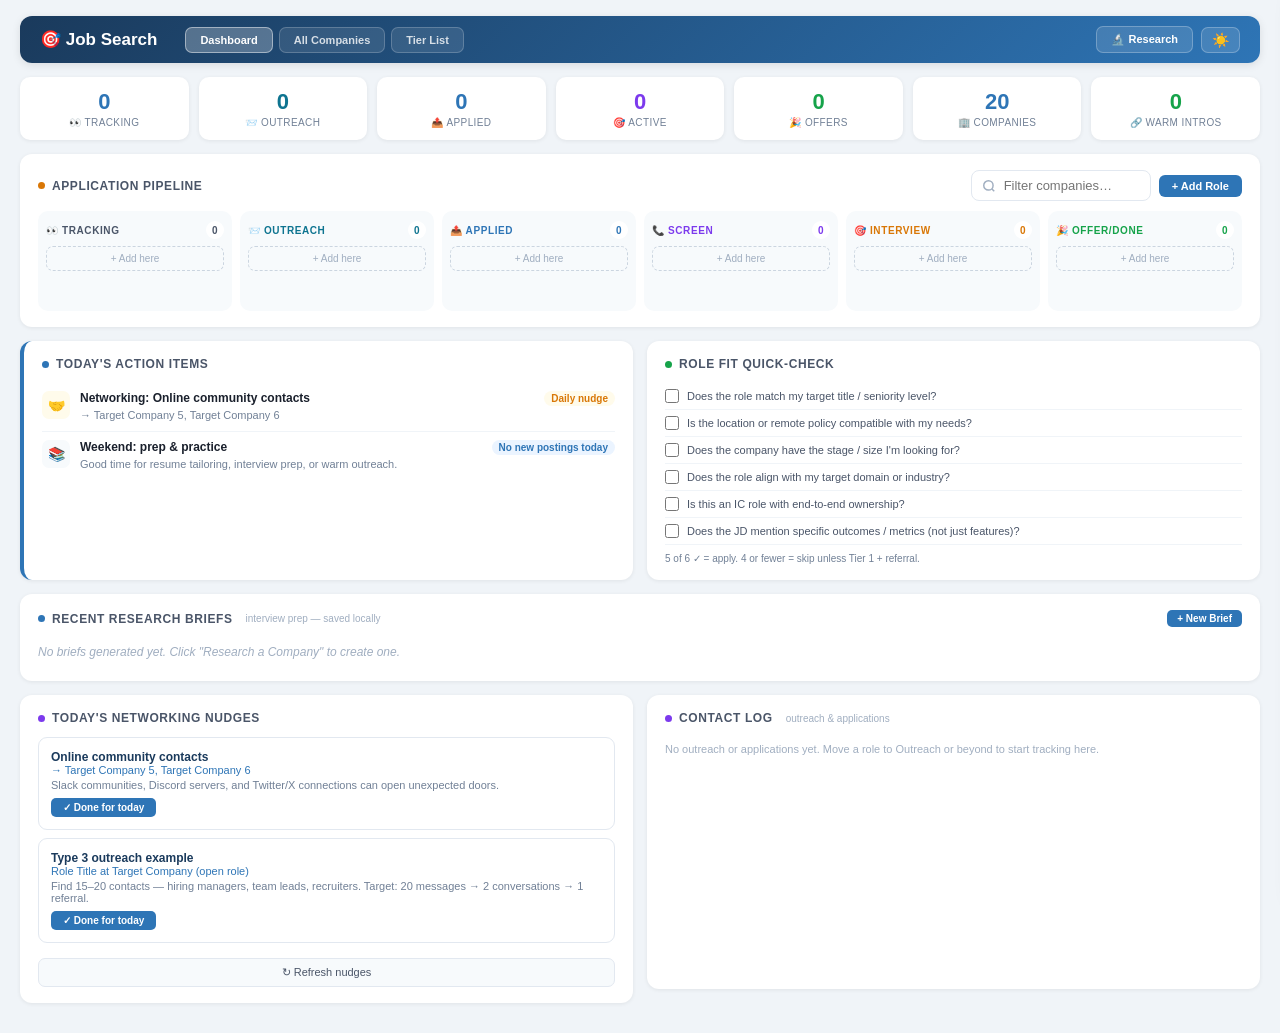
==== index.html @ 17209509 "Fix LinkedIn connection matching: skip empty companies, add word-boundary checks The getConnectionsF" ====
<!DOCTYPE html>
<html lang="en">
<head>
<meta charset="UTF-8">
<meta name="viewport" content="width=device-width, initial-scale=1.0">
<title>Job Search Dashboard</title>
<style>
  /* ── CSS Custom Properties (Light Mode) ──────────────── */
  :root {
    --bg-body: #f0f4f8;
    --bg-card: #ffffff;
    --bg-surface: #f7fafc;
    --bg-hover: #f7fafc;
    --bg-input: #ffffff;
    --text-primary: #1a202c;
    --text-secondary: #4a5568;
    --text-muted: #718096;
    --text-faint: #a0aec0;
    --text-faintest: #cbd5e0;
    --border-light: #f0f4f8;
    --border-medium: #e2e8f0;
    --accent-blue: #2e75b6;
    --accent-dark: #1a3a5c;
    --shadow-sm: rgba(0,0,0,0.07);
    --shadow-md: rgba(0,0,0,0.1);
    --shadow-lg: rgba(0,0,0,0.18);
    --modal-backdrop: rgba(0,0,0,0.45);
    --header-gradient-from: #1a3a5c;
    --header-gradient-to: #2e75b6;
    --pipeline-col-bg: #f7fafc;
    --pipeline-col-dragover: #ebf4ff;
    --card-shadow: 0 1px 4px rgba(0,0,0,0.07);
  }

  /* ── Dark Mode ───────────────────────────────────────── */
  [data-theme="dark"] {
    --bg-body: #0f1419;
    --bg-card: #1a2332;
    --bg-surface: #1e2a3a;
    --bg-hover: #243447;
    --bg-input: #1e2a3a;
    --text-primary: #e2e8f0;
    --text-secondary: #a0aec0;
    --text-muted: #8899aa;
    --text-faint: #5a6f83;
    --text-faintest: #3d5068;
    --border-light: #243447;
    --border-medium: #2d4055;
    --accent-blue: #5b9bd5;
    --accent-dark: #8bb8e8;
    --shadow-sm: rgba(0,0,0,0.3);
    --shadow-md: rgba(0,0,0,0.4);
    --shadow-lg: rgba(0,0,0,0.5);
    --modal-backdrop: rgba(0,0,0,0.7);
    --header-gradient-from: #0d1b2a;
    --header-gradient-to: #1b4f7a;
    --pipeline-col-bg: #1e2a3a;
    --pipeline-col-dragover: #1b3a5c;
    --card-shadow: 0 1px 4px rgba(0,0,0,0.3);
  }
  /* Dark mode badge/chip adjustments */
  [data-theme="dark"] .badge-blue   { background: #1b3a5c; color: #7db8e8; }
  [data-theme="dark"] .badge-green  { background: #14332a; color: #6ee7a0; }
  [data-theme="dark"] .badge-amber  { background: #3b2a0a; color: #fbbf24; }
  [data-theme="dark"] .badge-purple { background: #2d1b4e; color: #c084fc; }
  [data-theme="dark"] .badge-red    { background: #3b1010; color: #f87171; }
  [data-theme="dark"] .chip-t1 { background: #1b3a5c; color: #8bb8e8; border-color: #2d5a8a; }
  [data-theme="dark"] .chip-t2 { background: #1a3550; color: #7db8e8; border-color: #2a5580; }
  [data-theme="dark"] .chip-t3 { background: #14332a; color: #6ee7a0; border-color: #1e5a3a; }
  [data-theme="dark"] .chip-t4 { background: #1e2a3a; color: #8899aa; border-color: #2d4055; }
  [data-theme="dark"] .chip-status-tracking  { background: #1e2a3a !important; color: #8899aa !important; border: 1.5px dashed #5a6f83 !important; }
  [data-theme="dark"] .chip-status-outreach  { background: #0c2d3f !important; color: #67e8f9 !important; border: 1.5px solid #155e75 !important; }
  [data-theme="dark"] .chip-status-applied   { background: #1b3a5c !important; color: #8bb8e8 !important; border: 1.5px solid #2e75b6 !important; }
  [data-theme="dark"] .chip-status-screen    { background: #2d1b4e !important; color: #c084fc !important; border: 1.5px solid #7c3aed !important; }
  [data-theme="dark"] .chip-status-interview { background: #3b2a0a !important; color: #fbbf24 !important; border: 1.5px solid #d97706 !important; }
  [data-theme="dark"] .chip-status-offer     { background: #14332a !important; color: #6ee7a0 !important; border: 1.5px solid #16a34a !important; }
  [data-theme="dark"] .source-inbound  { background: #14332a; color: #6ee7a0; border-color: #1e5a3a; }
  [data-theme="dark"] .source-outbound { background: #1b3a5c; color: #7db8e8; border-color: #2d5a8a; }
  [data-theme="dark"] .contact-email   { background: #2d1b4e; color: #c084fc; border-color: #5b3a8e; }
  [data-theme="dark"] .contact-linkedin{ background: #1b3a5c; color: #7db8e8; border-color: #2d5a8a; }
  [data-theme="dark"] .contact-other   { background: #3b2a0a; color: #fbbf24; border-color: #6b4a0a; }
  [data-theme="dark"] .referral-badge-referred { background: #14332a; color: #6ee7a0; border-color: #1e5a3a; }
  [data-theme="dark"] .referral-badge-cold     { background: #0c2d3f; color: #38bdf8; border-color: #155e75; }
  [data-theme="dark"] .warm-intro-badge { background: #14332a; color: #6ee7a0; border-color: #1e5a3a; }
  [data-theme="dark"] .network-group-count { background: #14332a; color: #6ee7a0; }
  [data-theme="dark"] .tier-chip-conn { background: #14332a; color: #6ee7a0; }
  [data-theme="dark"] .tier-1 { background: #0d1b2a; }
  [data-theme="dark"] .tier-2 { background: #1b4f7a; }
  [data-theme="dark"] .tier-3 { background: #14532d; }
  [data-theme="dark"] .tier-4 { background: #374151; }
  [data-theme="dark"] .toggle-group { border-color: var(--border-medium); }
  [data-theme="dark"] .toggle-group label { color: var(--text-muted); background: var(--bg-surface); }
  [data-theme="dark"] .toggle-group label:not(:last-of-type) { border-right-color: var(--border-medium); }
  [data-theme="dark"] .toggle-group input[value=""]:checked + label { background: var(--bg-hover); color: var(--text-secondary); }
  [data-theme="dark"] .toggle-group label[data-tip]:hover::after { background: #e2e8f0; color: #1a202c; }
  [data-theme="dark"] .toggle-group label[data-tip]:hover::before { border-top-color: #e2e8f0; }
  [data-theme="dark"] .nudge-card { border-color: var(--border-medium); }
  [data-theme="dark"] .nudge-name { color: var(--accent-dark); }
  [data-theme="dark"] .nudge-btn  { background: var(--accent-blue); }
  [data-theme="dark"] .nudge-btn:hover { background: #2d5a8a; }
  [data-theme="dark"] .btn-primary { background: var(--accent-blue); }
  [data-theme="dark"] .btn-primary:hover { background: #2d5a8a; }
  [data-theme="dark"] .btn-secondary { background: var(--bg-surface); color: var(--text-secondary); border-color: var(--border-medium); }
  [data-theme="dark"] .btn-danger { background: #3b1010; color: #f87171; border-color: #7f1d1d; }
  [data-theme="dark"] .btn-research { background: #2d1b4e; color: #c084fc; border-color: #5b3a8e; }
  [data-theme="dark"] .btn-research:hover { background: #7c3aed; color: white; }
  [data-theme="dark"] .co-mgr-del { background: #3b1010; color: #f87171; border-color: #7f1d1d; }
  [data-theme="dark"] .co-mgr-del:hover { background: #dc2626; color: white; }
  [data-theme="dark"] .stage-btn-back { background: var(--bg-surface); color: var(--text-muted); }
  [data-theme="dark"] .stage-btn-back:hover { background: var(--bg-hover); color: var(--text-primary); }
  [data-theme="dark"] .stage-btn-fwd { background: #1b3a5c; color: #7db8e8; }
  [data-theme="dark"] .stage-btn-fwd:hover { background: var(--accent-blue); color: white; }
  [data-theme="dark"] .research-prompt-box { background: var(--bg-surface); border-color: var(--border-medium); color: var(--text-primary); }
  [data-theme="dark"] .network-stat { background: var(--bg-surface); }
  [data-theme="dark"] .network-stat .num { color: var(--accent-dark); }
  /* Dark mode theme toggle styling */
  .theme-toggle { padding: 5px 10px; background: rgba(255,255,255,0.12); color: white; border: 1.5px solid rgba(255,255,255,0.25); border-radius: 7px; font-size: 14px; cursor: pointer; transition: all 0.15s; line-height: 1; }
  .theme-toggle:hover { background: rgba(255,255,255,0.22); }

  /* ── Navigation Bar ───────────────────────────────────── */
  .top-nav { display: flex; align-items: center; gap: 16px; padding: 10px 20px; background: linear-gradient(135deg, var(--header-gradient-from) 0%, var(--header-gradient-to) 100%); color: white; position: sticky; top: 0; z-index: 50; box-shadow: 0 2px 8px var(--shadow-md); border-radius: 12px; margin-bottom: 14px; }
  .nav-brand { font-size: 17px; font-weight: 700; white-space: nowrap; cursor: pointer; }
  .nav-links { display: flex; gap: 6px; margin-left: 12px; }
  .nav-links button { padding: 6px 14px; background: rgba(255,255,255,0.10); border: 1.5px solid rgba(255,255,255,0.20); color: rgba(255,255,255,0.8); border-radius: 7px; cursor: pointer; font-weight: 600; font-size: 11px; transition: all 0.15s; white-space: nowrap; }
  .nav-links button:hover { background: rgba(255,255,255,0.18); color: white; }
  .nav-links button.active { background: rgba(255,255,255,0.25); border-color: rgba(255,255,255,0.45); color: white; }
  .nav-right { margin-left: auto; display: flex; align-items: center; gap: 8px; }
  .nav-stats { display: flex; gap: 10px; margin-left: 16px; }
  .nav-stat { text-align: center; background: rgba(255,255,255,0.12); padding: 4px 10px; border-radius: 6px; }
  .nav-stat .num { font-size: 15px; font-weight: 700; }
  .nav-stat .lbl { font-size: 9px; opacity: 0.8; text-transform: uppercase; letter-spacing: 0.4px; }

  /* ── View Container ───────────────────────────────────── */
  #mainView { min-height: calc(100vh - 80px); }

  /* ── Company Card Grid (All Companies view) ───────────── */
  .company-card-grid { display: grid; grid-template-columns: repeat(auto-fill, minmax(260px, 1fr)); gap: 14px; }
  .company-card { background: var(--bg-card); border-radius: 12px; padding: 16px 18px; box-shadow: var(--card-shadow); cursor: pointer; transition: transform 0.12s, box-shadow 0.12s; border: 1.5px solid transparent; }
  .company-card:hover { transform: translateY(-2px); box-shadow: 0 4px 12px var(--shadow-md); border-color: var(--accent-blue); }
  .company-card-name { font-size: 15px; font-weight: 700; color: var(--text-primary); margin-bottom: 4px; display: flex; align-items: center; gap: 8px; }
  .company-card-tier { display: inline-block; padding: 2px 8px; border-radius: 10px; font-size: 10px; font-weight: 600; }
  .company-card-metrics { display: grid; grid-template-columns: 1fr 1fr; gap: 6px; margin: 10px 0; }
  .company-card-metric { font-size: 11px; color: var(--text-muted); }
  .company-card-metric strong { color: var(--text-primary); }
  .company-card-actions { display: flex; gap: 6px; margin-top: 10px; }
  .company-filter-bar { display: flex; flex-wrap: wrap; align-items: center; gap: 8px; margin-bottom: 16px; }
  .company-filter-bar input { padding: 7px 12px; border: 1.5px solid var(--border-medium); border-radius: 8px; font-size: 12px; background: var(--bg-input); color: var(--text-primary); min-width: 200px; }
  .company-filter-btn { padding: 5px 12px; border: 1.5px solid var(--border-medium); border-radius: 7px; font-size: 11px; font-weight: 600; cursor: pointer; background: var(--bg-surface); color: var(--text-secondary); transition: all 0.12s; }
  .company-filter-btn:hover, .company-filter-btn.active { background: var(--accent-blue); color: white; border-color: var(--accent-blue); }

  /* ── Company Profile ──────────────────────────────────── */
  .cp-breadcrumb { font-size: 12px; color: var(--text-muted); margin-bottom: 12px; display: flex; align-items: center; gap: 6px; }
  .cp-breadcrumb a { color: var(--accent-blue); text-decoration: none; cursor: pointer; }
  .cp-breadcrumb a:hover { text-decoration: underline; }
  .cp-header { background: var(--bg-card); border-radius: 12px; padding: 20px 22px; box-shadow: var(--card-shadow); margin-bottom: 14px; }
  .cp-header-top { display: flex; align-items: center; gap: 12px; margin-bottom: 12px; }
  .cp-header-top h2 { font-size: 22px; font-weight: 700; color: var(--text-primary); margin: 0; }
  .cp-metrics { display: flex; gap: 16px; margin-bottom: 14px; flex-wrap: wrap; }
  .cp-metric { font-size: 12px; color: var(--text-muted); }
  .cp-metric strong { color: var(--text-primary); font-size: 14px; }
  .cp-actions { display: flex; gap: 8px; flex-wrap: wrap; }
  .cp-actions button { padding: 6px 14px; border-radius: 7px; font-size: 11px; font-weight: 600; cursor: pointer; border: 1.5px solid var(--border-medium); background: var(--bg-surface); color: var(--text-secondary); transition: all 0.12s; }
  .cp-actions button:hover { background: var(--accent-blue); color: white; border-color: var(--accent-blue); }
  .cp-section { background: var(--bg-card); border-radius: 12px; padding: 16px 18px; box-shadow: var(--card-shadow); margin-bottom: 14px; }
  .cp-section h3 { font-size: 13px; font-weight: 700; text-transform: uppercase; letter-spacing: 0.5px; color: var(--text-secondary); margin-bottom: 10px; display: flex; align-items: center; gap: 8px; }
  .cp-section h3 .count { font-size: 11px; color: var(--text-muted); font-weight: 400; text-transform: none; letter-spacing: 0; }
  .cp-role-item { display: flex; align-items: center; gap: 10px; padding: 8px 10px; border-bottom: 1px solid var(--border-light); font-size: 12px; }
  .cp-role-item:last-child { border-bottom: none; }
  .cp-role-stage { padding: 2px 8px; border-radius: 10px; font-size: 10px; font-weight: 600; white-space: nowrap; }
  .cp-conn-item { display: flex; align-items: center; gap: 8px; padding: 6px 0; border-bottom: 1px solid var(--border-light); font-size: 12px; }
  .cp-conn-item:last-child { border-bottom: none; }
  .cp-brief-item { display: flex; align-items: center; gap: 8px; padding: 6px 0; border-bottom: 1px solid var(--border-light); font-size: 12px; }
  .cp-brief-item:last-child { border-bottom: none; }
  .cp-contact-item { display: flex; align-items: flex-start; gap: 8px; padding: 8px 0; border-bottom: 1px solid var(--border-light); font-size: 12px; }
  .cp-contact-item:last-child { border-bottom: none; }
  .cp-empty { color: var(--text-faint); font-size: 12px; font-style: italic; padding: 8px 0; }
  .cp-profile-grid { display: grid; gap: 12px; }
  .cp-profile-item { background: var(--bg-surface); border: 1px solid var(--border-light); border-radius: 8px; padding: 12px 14px; font-size: 13px; line-height: 1.6; color: var(--text-primary); }
  .cp-profile-label { font-size: 10px; font-weight: 700; text-transform: uppercase; letter-spacing: .5px; color: var(--text-faint); margin-bottom: 4px; }
  .cp-add-btn { padding: 5px 12px; background: var(--bg-surface); border: 1.5px dashed var(--border-medium); border-radius: 7px; font-size: 11px; color: var(--text-muted); cursor: pointer; margin-top: 8px; transition: all 0.12s; }
  .cp-add-btn:hover { border-color: var(--accent-blue); color: var(--accent-blue); }

  /* ── Connections Side Panel ─────────────────────────────── */
  .conn-panel-overlay { display: none; position: fixed; top: 0; left: 0; right: 0; bottom: 0; background: var(--modal-backdrop); z-index: 99; }
  .conn-panel-overlay.open { display: block; }
  .conn-panel { position: fixed; top: 0; right: -420px; width: 400px; height: 100vh; background: var(--bg-card); box-shadow: -4px 0 20px var(--shadow-lg); z-index: 100; transition: right 0.25s ease; overflow-y: auto; display: flex; flex-direction: column; }
  .conn-panel.open { right: 0; }
  .conn-panel-header { padding: 18px 20px 14px; border-bottom: 1px solid var(--border-medium); display: flex; align-items: center; gap: 10px; flex-shrink: 0; }
  .conn-panel-header h3 { font-size: 16px; font-weight: 700; color: var(--text-primary); margin: 0; flex: 1; }
  .conn-panel-close { padding: 4px 10px; background: var(--bg-surface); border: 1.5px solid var(--border-medium); border-radius: 6px; font-size: 14px; cursor: pointer; color: var(--text-muted); }
  .conn-panel-body { flex: 1; padding: 12px 16px; overflow-y: auto; }
  .conn-panel-item { display: flex; align-items: flex-start; gap: 10px; padding: 10px 8px; border-bottom: 1px solid var(--border-light); transition: background 0.1s; }
  .conn-panel-item:hover { background: var(--bg-hover); border-radius: 8px; }
  .conn-panel-item:last-child { border-bottom: none; }
  .conn-panel-avatar { width: 36px; height: 36px; border-radius: 50%; background: var(--accent-blue); color: white; display: flex; align-items: center; justify-content: center; font-size: 13px; font-weight: 700; flex-shrink: 0; }
  .conn-panel-info { flex: 1; min-width: 0; }
  .conn-panel-name { font-size: 13px; font-weight: 600; color: var(--text-primary); }
  .conn-panel-name a { color: var(--accent-blue); text-decoration: none; }
  .conn-panel-name a:hover { text-decoration: underline; }
  .conn-panel-title { font-size: 11px; color: var(--text-muted); margin-top: 2px; overflow: hidden; text-overflow: ellipsis; white-space: nowrap; }
  .conn-panel-meta { font-size: 10px; color: var(--text-faint); margin-top: 3px; }
  .conn-panel-empty { text-align: center; padding: 40px 20px; color: var(--text-faint); font-size: 13px; }
  .conn-panel-count { font-size: 12px; color: var(--text-muted); padding: 8px 16px 4px; flex-shrink: 0; }

  /* ── Hover tooltip for connection chips ────────────────── */
  .conn-chip-wrap { position: relative; display: inline-block; cursor: pointer; }
  .conn-chip-wrap .conn-tooltip { display: none; position: absolute; bottom: 100%; left: 50%; transform: translateX(-50%); background: var(--bg-card); border: 1px solid var(--border-medium); border-radius: 8px; padding: 8px 10px; box-shadow: 0 4px 12px var(--shadow-md); min-width: 200px; max-width: 280px; z-index: 80; font-size: 11px; }
  .conn-chip-wrap:hover .conn-tooltip { display: block; }
  .conn-tooltip-item { padding: 3px 0; color: var(--text-secondary); white-space: nowrap; overflow: hidden; text-overflow: ellipsis; }
  .conn-tooltip-more { color: var(--text-faint); font-style: italic; padding-top: 4px; border-top: 1px solid var(--border-light); margin-top: 4px; }

  /* ── Quick Stats Bar ──────────────────────────────────── */
  .quick-stats { display: flex; gap: 10px; flex-wrap: wrap; margin-bottom: 14px; }
  .quick-stat-box { flex: 1; min-width: 100px; background: var(--bg-card); border-radius: 10px; padding: 12px 14px; box-shadow: var(--card-shadow); text-align: center; }
  .quick-stat-box .num { font-size: 22px; font-weight: 700; color: var(--accent-blue); }
  .quick-stat-box .lbl { font-size: 10px; color: var(--text-muted); text-transform: uppercase; letter-spacing: 0.4px; margin-top: 2px; }

  * { box-sizing: border-box; margin: 0; padding: 0; }
  body { font-family: -apple-system, BlinkMacSystemFont, 'Segoe UI', Arial, sans-serif; background: var(--bg-body); color: var(--text-primary); transition: background 0.3s, color 0.3s; }

  /* ── Layout ─────────────────────────────────────────── */
  .app { max-width: 1500px; margin: 0 auto; padding: 16px 20px; }
  .header { background: linear-gradient(135deg, var(--header-gradient-from) 0%, var(--header-gradient-to) 100%); color: white; padding: 18px 28px; border-radius: 12px; margin-bottom: 14px; display: flex; align-items: center; justify-content: space-between; }
  .header h1 { font-size: 20px; font-weight: 700; }
  .header-sub { font-size: 12px; opacity: 0.75; margin-top: 3px; }
  .header-stats { display: flex; gap: 14px; }
  .stat-box { text-align: center; background: rgba(255,255,255,0.15); padding: 8px 14px; border-radius: 8px; }
  .stat-box .num { font-size: 20px; font-weight: 700; }
  .stat-box .lbl { font-size: 10px; opacity: 0.8; text-transform: uppercase; letter-spacing: 0.5px; }
  .grid2 { display: grid; grid-template-columns: 1fr 1fr; gap: 14px; margin-bottom: 14px; }

  /* ── Cards ──────────────────────────────────────────── */
  .card { background: var(--bg-card); border-radius: 12px; padding: 16px 18px; box-shadow: var(--card-shadow); }
  .card-title { font-size: 12px; font-weight: 700; text-transform: uppercase; letter-spacing: 0.6px; color: var(--text-secondary); margin-bottom: 12px; display: flex; align-items: center; gap: 7px; }
  .card-title .dot { width: 7px; height: 7px; border-radius: 50%; display: inline-block; flex-shrink: 0; }

  /* ── Today's Actions ────────────────────────────────── */
  .today-card { border-left: 4px solid #2e75b6; }
  .action-item { display: flex; align-items: flex-start; gap: 10px; padding: 8px 0; border-bottom: 1px solid var(--border-light); }
  .action-item:last-child { border-bottom: none; }
  .action-icon { width: 28px; height: 28px; border-radius: 7px; display: flex; align-items: center; justify-content: center; font-size: 14px; flex-shrink: 0; }
  .action-text strong { display: block; font-size: 12px; color: var(--text-primary); }
  .action-text span { font-size: 11px; color: var(--text-muted); }
  .badge { display: inline-block; padding: 2px 7px; border-radius: 10px; font-size: 10px; font-weight: 600; }
  .badge-blue   { background: #ebf4ff; color: #2e75b6; }
  .badge-green  { background: #f0fdf4; color: #16a34a; }
  .badge-amber  { background: #fffbeb; color: #d97706; }
  .badge-purple { background: #faf5ff; color: #7c3aed; }
  .badge-red    { background: #fef2f2; color: #dc2626; }

  /* ── Search / Filter bar ────────────────────────────── */
  .search-bar-wrap { display: flex; align-items: center; gap: 10px; margin-bottom: 10px; }
  .search-bar { flex: 1; padding: 7px 12px 7px 32px; border: 1.5px solid var(--border-medium); border-radius: 8px; font-size: 13px; color: var(--text-primary); background: var(--bg-input) url("data:image/svg+xml,%3Csvg xmlns='http://www.w3.org/2000/svg' width='14' height='14' viewBox='0 0 24 24' fill='none' stroke='%23a0aec0' stroke-width='2.5'%3E%3Ccircle cx='11' cy='11' r='8'/%3E%3Cpath d='m21 21-4.35-4.35'/%3E%3C/svg%3E") no-repeat 10px center; }
  .search-bar:focus { outline: none; border-color: var(--accent-blue); }
  .search-clear { display: none; padding: 5px 10px; background: var(--bg-surface); border: 1.5px solid var(--border-medium); border-radius: 6px; font-size: 11px; color: var(--text-secondary); cursor: pointer; white-space: nowrap; }
  .search-clear.visible { display: block; }
  .filter-count { font-size: 11px; color: var(--text-muted); white-space: nowrap; }

  /* ── Pipeline ────────────────────────────────────────── */
  .pipeline { display: grid; grid-template-columns: repeat(6, 1fr); gap: 8px; }
  .pipeline-col { background: var(--pipeline-col-bg); border-radius: 10px; padding: 10px 8px; min-height: 100px; transition: background 0.15s, box-shadow 0.15s; }
  .pipeline-col.drag-over { background: var(--pipeline-col-dragover); box-shadow: inset 0 0 0 2px var(--accent-blue); }
  .pipeline-col-header { font-size: 10px; font-weight: 700; text-transform: uppercase; letter-spacing: 0.6px; margin-bottom: 7px; display: flex; align-items: center; justify-content: space-between; }
  .pipeline-col-count { background: var(--bg-card); border-radius: 10px; width: 18px; height: 18px; display: flex; align-items: center; justify-content: center; font-size: 10px; font-weight: 700; }

  /* Pipeline cards — compact */
  .pipeline-card { background: var(--bg-card); border-radius: 7px; padding: 8px 9px; margin-bottom: 6px; cursor: grab; box-shadow: 0 1px 3px var(--shadow-sm); border-left: 3px solid transparent; transition: transform 0.1s, box-shadow 0.1s, opacity 0.1s; user-select: none; }
  .pipeline-card:hover { transform: translateY(-1px); box-shadow: 0 3px 8px var(--shadow-md); }
  .pipeline-card.dragging { opacity: 0.4; cursor: grabbing; }
  .pipeline-card .co  { font-size: 11px; font-weight: 700; color: var(--accent-dark); display: flex; align-items: center; gap: 4px; flex-wrap: wrap; }
  .pipeline-card .role { font-size: 10px; color: var(--text-muted); margin-top: 2px; line-height: 1.3; }
  .pipeline-card .tier-dot { width: 5px; height: 5px; border-radius: 50%; display: inline-block; flex-shrink: 0; }
  .add-card-btn { width: 100%; background: none; border: 1.5px dashed var(--text-faintest); border-radius: 7px; padding: 6px; font-size: 10px; color: var(--text-faint); cursor: pointer; transition: all 0.1s; }
  .add-card-btn:hover { border-color: var(--accent-blue); color: var(--accent-blue); background: var(--pipeline-col-dragover); }

  /* Quick-stage buttons */
  .card-footer { display: flex; align-items: center; justify-content: space-between; margin-top: 5px; gap: 4px; }
  .stage-btn { border: none; border-radius: 4px; font-size: 9px; font-weight: 700; padding: 2px 5px; cursor: pointer; transition: all 0.1s; white-space: nowrap; }
  .stage-btn-back { background: #f0f4f8; color: #718096; }
  .stage-btn-back:hover { background: #e2e8f0; color: #1a202c; }
  .stage-btn-fwd  { background: #ebf4ff; color: #2e75b6; }
  .stage-btn-fwd:hover  { background: #2e75b6; color: white; }
  .card-meta { display: flex; align-items: center; gap: 3px; flex-wrap: wrap; }

  /* Col accent colors */
  .col-tracking .pipeline-col-header  { color: #4a5568; }
  .col-outreach .pipeline-col-header  { color: #0e7490; }
  .col-applied .pipeline-col-header   { color: #2e75b6; }
  .col-screen .pipeline-col-header    { color: #7c3aed; }
  .col-interview .pipeline-col-header { color: #d97706; }
  .col-offer .pipeline-col-header     { color: #16a34a; }
  .col-tracking .pipeline-card  { border-left-color: #a0aec0; }
  .col-outreach .pipeline-card  { border-left-color: #0e7490; }
  .col-applied .pipeline-card   { border-left-color: #2e75b6; }
  .col-screen .pipeline-card    { border-left-color: #7c3aed; }
  .col-interview .pipeline-card { border-left-color: #d97706; }
  .col-offer .pipeline-card     { border-left-color: #16a34a; }

  /* ── Tier list / chips ──────────────────────────────── */
  .tier-section { margin-bottom: 10px; }
  .tier-label { font-size: 10px; font-weight: 700; text-transform: uppercase; letter-spacing: 0.5px; margin-bottom: 5px; padding: 3px 7px; border-radius: 5px; display: inline-block; }
  .tier-1 { background: #1a3a5c; color: white; }
  .tier-2 { background: #2e75b6; color: white; }
  .tier-3 { background: #1e7e34; color: white; }
  .tier-4 { background: #718096; color: white; }
  .company-chip { display: inline-flex; align-items: center; gap: 3px; margin: 2px; padding: 3px 8px; border-radius: 14px; font-size: 10px; cursor: pointer; border: 1.5px solid transparent; transition: all 0.1s; }
  .company-chip:hover { transform: translateY(-1px); box-shadow: 0 2px 5px rgba(0,0,0,0.1); }
  .chip-remove { display: none; font-size: 12px; line-height: 1; font-weight: 700; opacity: 0.5; margin-left: 2px; }
  .chip-remove:hover { opacity: 1; }
  body.edit-mode .chip-remove { display: inline; }
  body.edit-mode .company-chip { cursor: default; }
  .chip-t1 { background: #ebf4ff; color: #1a3a5c; border-color: #bee3f8; }
  .chip-t2 { background: #e8f4fd; color: #2e75b6; border-color: #90cdf4; }
  .chip-t3 { background: #f0fdf4; color: #1e7e34; border-color: #9ae6b4; }
  .chip-t4 { background: #f7fafc; color: #4a5568; border-color: #e2e8f0; }
  /* Pipeline-status chip overrides */
  .chip-status-tracking  { background: #f7fafc !important; color: #4a5568 !important; border: 1.5px dashed #a0aec0 !important; }
  .chip-status-outreach  { background: #ecfeff !important; color: #0e7490 !important; border: 1.5px solid #67e8f9 !important; font-weight: 700; }
  .chip-status-applied   { background: #ebf4ff !important; color: #1a3a5c !important; border: 1.5px solid #2e75b6 !important; font-weight: 700; }
  .chip-status-screen    { background: #faf5ff !important; color: #6b21a8 !important; border: 1.5px solid #a78bfa !important; font-weight: 700; }
  .chip-status-interview { background: #fffbeb !important; color: #92400e !important; border: 1.5px solid #f59e0b !important; font-weight: 700; }
  .chip-status-offer     { background: #f0fdf4 !important; color: #14532d !important; border: 1.5px solid #16a34a !important; text-decoration: line-through; opacity: 0.6; }
  .chip-status-badge { font-size: 8px; padding: 1px 4px; border-radius: 7px; margin-left: 2px; font-weight: 700; vertical-align: middle; }
  /* Chip hidden by search filter */
  .chip-hidden { display: none !important; }

  /* ── Badges ─────────────────────────────────────────── */
  .mini-badge { display: inline-block; font-size: 8px; font-weight: 700; padding: 1px 5px; border-radius: 7px; }
  .source-inbound  { background: #f0fdf4; color: #16a34a; border: 1px solid #bbf7d0; }
  .source-outbound { background: #ebf4ff; color: #2e75b6; border: 1px solid #bfdbfe; }
  .contact-email   { background: #faf5ff; color: #7c3aed; border: 1px solid #e9d5ff; }
  .contact-linkedin{ background: #ebf4ff; color: #2e75b6; border: 1px solid #bfdbfe; }
  .contact-other   { background: #fffbeb; color: #d97706; border: 1px solid #fde68a; }
  .referral-badge-referred { background: #f0fdf4; color: #16a34a; border: 1px solid #bbf7d0; }
  .referral-badge-cold     { background: #f0f9ff; color: #0284c7; border: 1px solid #bae6fd; }

  /* ── Toggles (source / contact / referral) ──────────── */
  .toggle-group { display: flex; border: 1.5px solid #e2e8f0; border-radius: 7px; /* no overflow:hidden — lets tooltips escape */ }
  .toggle-group input[type=radio] { display: none; }
  .toggle-group label { flex: 1; text-align: center; padding: 6px 7px; font-size: 11px; font-weight: 600; cursor: pointer; color: #718096; background: #f7fafc; transition: all 0.12s; user-select: none; position: relative; }
  .toggle-group label:first-of-type { border-radius: 5px 0 0 5px; }
  .toggle-group label:last-of-type  { border-radius: 0 5px 5px 0; }
  .toggle-group label:not(:last-of-type) { border-right: 1px solid #e2e8f0; }
  /* CSS tooltip — appears above on hover */
  .toggle-group label[data-tip]:hover::after {
    content: attr(data-tip);
    position: absolute;
    bottom: calc(100% + 7px);
    left: 50%; transform: translateX(-50%);
    background: #1a202c; color: white;
    padding: 4px 9px; border-radius: 5px;
    font-size: 10px; font-weight: 500; white-space: nowrap;
    pointer-events: none; z-index: 300;
    box-shadow: 0 2px 8px rgba(0,0,0,0.25);
  }
  .toggle-group label[data-tip]:hover::before {
    content: '';
    position: absolute;
    bottom: calc(100% + 3px);
    left: 50%; transform: translateX(-50%);
    border: 4px solid transparent; border-top-color: #1a202c;
    pointer-events: none; z-index: 300;
  }
  /* All checked states: bold + bottom accent bar */
  .toggle-group input:checked + label { font-weight: 700; box-shadow: inset 0 -2px 0 currentColor; }
  .toggle-group input[value=""]:checked      + label { background: #f0f4f8; color: #4a5568; }
  .toggle-group input[value=inbound]:checked  + label { background: #f0fdf4; color: #16a34a; }
  .toggle-group input[value=outbound]:checked + label { background: #ebf4ff; color: #2e75b6; }
  .toggle-group input[value=email]:checked    + label { background: #faf5ff; color: #7c3aed; }
  .toggle-group input[value=linkedin]:checked + label { background: #dbeafe; color: #1d4ed8; }
  .toggle-group input[value=other]:checked    + label { background: #fffbeb; color: #d97706; }
  .toggle-group input[value=referred]:checked + label { background: #f0fdf4; color: #16a34a; }
  .toggle-group input[value=cold]:checked     + label { background: #f0f9ff; color: #0284c7; }

  /* ── Networking nudges ──────────────────────────────── */
  .nudge-card { border: 1.5px solid var(--border-medium); border-radius: 9px; padding: 12px; margin-bottom: 8px; }
  .nudge-name { font-size: 12px; font-weight: 700; color: var(--accent-dark); }
  .nudge-co   { font-size: 11px; color: var(--accent-blue); }
  .nudge-why  { font-size: 11px; color: var(--text-muted); margin-top: 3px; }
  .nudge-btn  { margin-top: 7px; padding: 4px 12px; background: #2e75b6; color: white; border: none; border-radius: 5px; font-size: 10px; font-weight: 600; cursor: pointer; }
  .nudge-btn:hover { background: #1a3a5c; }

  /* ── Quick check ────────────────────────────────────── */
  .check-row { display: flex; align-items: center; gap: 8px; padding: 6px 0; border-bottom: 1px solid var(--border-light); }
  .check-row:last-child { border-bottom: none; }
  .check-row input[type=checkbox] { width: 14px; height: 14px; cursor: pointer; accent-color: var(--accent-blue); flex-shrink: 0; }
  .check-row label { font-size: 11px; color: var(--text-secondary); cursor: pointer; flex: 1; }
  .check-row input:checked + label { text-decoration: line-through; color: var(--text-faint); }

  /* ── Contact Log ────────────────────────────────────── */
  .contact-log-row  { display: flex; align-items: center; gap: 10px; padding: 7px 0; border-bottom: 1px solid var(--border-light); cursor: pointer; }
  .contact-log-row:last-child { border-bottom: none; }
  .contact-log-row:hover { background: var(--bg-hover); margin: 0 -4px; padding: 7px 4px; border-radius: 6px; }
  .contact-log-co   { font-size: 12px; font-weight: 700; color: var(--accent-dark); min-width: 120px; }
  .contact-log-role { font-size: 11px; color: var(--text-muted); flex: 1; min-width: 0; }
  .contact-log-date { font-size: 10px; color: var(--text-faint); }
  .contact-stale    { color: #dc2626 !important; font-weight: 700; }
  .contact-log-applied { font-size: 10px; color: var(--text-muted); white-space: nowrap; }
  .contact-log-applied strong { color: var(--accent-blue); }
  .contact-log-never { font-size: 10px; color: var(--text-faintest); font-style: italic; }

  /* ── Stage history timeline ─────────────────────────── */
  .stage-history { margin-top: 10px; padding-top: 10px; border-top: 1px solid var(--border-light); }
  .stage-history-title { font-size: 10px; font-weight: 700; text-transform: uppercase; letter-spacing: 0.5px; color: var(--text-faint); margin-bottom: 6px; }
  .stage-history-items { display: flex; flex-wrap: wrap; gap: 4px; align-items: center; }
  .sh-item { display: inline-flex; align-items: center; gap: 4px; font-size: 10px; color: var(--text-secondary); }
  .sh-item .sh-dot { width: 6px; height: 6px; border-radius: 50%; flex-shrink: 0; }
  .sh-item .sh-date { color: var(--text-faint); }
  .sh-arrow { color: var(--text-faintest); font-size: 9px; }

  /* ── LinkedIn Network Map ──────────────────────────── */
  .warm-intro-badge { display: inline-block; background: #dcfce7; color: #16a34a; border-radius: 8px; padding: 1px 6px; font-size: 9px; font-weight: 700; cursor: help; border: 1px solid #bbf7d0; }
  .network-empty { color: var(--text-faint); font-size: 12px; font-style: italic; padding: 10px 0; text-align: center; }
  .network-summary { display: flex; gap: 14px; margin-bottom: 10px; flex-wrap: wrap; }
  .network-stat { text-align: center; background: var(--bg-surface); padding: 8px 14px; border-radius: 8px; }
  .network-stat .num { font-size: 18px; font-weight: 700; color: var(--accent-dark); }
  .network-stat .lbl { font-size: 10px; color: var(--text-muted); text-transform: uppercase; letter-spacing: 0.3px; }
  .network-group { margin-bottom: 8px; }
  .network-group-title { font-size: 11px; font-weight: 700; color: var(--accent-dark); margin-bottom: 4px; display: flex; align-items: center; gap: 5px; }
  .network-group-count { background: #dcfce7; color: #16a34a; font-size: 9px; padding: 1px 6px; border-radius: 8px; }
  .network-person { font-size: 11px; color: var(--text-secondary); padding: 2px 0 2px 12px; }
  .network-person .pos { color: var(--text-faint); }
  .network-cold { font-size: 11px; color: var(--text-faintest); padding: 2px 0; }
  .tier-chip-conn { background: #dcfce7; color: #16a34a; font-size: 8px; font-weight: 700; padding: 0 4px; border-radius: 6px; margin-left: 2px; }

  /* ── Company Artifacts ────────────────────────────────── */
  .artifact-badge { display: inline-block; background: #fffbeb; color: #d97706; border-radius: 8px; padding: 1px 6px; font-size: 9px; font-weight: 700; cursor: pointer; border: 1px solid #fde68a; }
  [data-theme="dark"] .artifact-badge { background: #3b2a0a; color: #fbbf24; border-color: #6b4a0a; }
  .artifact-empty { color: var(--text-faint); font-size: 12px; font-style: italic; padding: 16px 0; text-align: center; }
  .artifact-summary { display: flex; gap: 14px; margin-bottom: 10px; flex-wrap: wrap; }
  .artifact-stat { text-align: center; background: var(--bg-surface); padding: 8px 14px; border-radius: 8px; }
  .artifact-stat .num { font-size: 18px; font-weight: 700; color: var(--accent-dark); }
  .artifact-stat .lbl { font-size: 10px; color: var(--text-muted); text-transform: uppercase; letter-spacing: 0.3px; }
  .artifact-company { margin-bottom: 10px; border: 1px solid var(--border-medium); border-radius: 8px; overflow: hidden; }
  .artifact-company-header { display: flex; align-items: center; gap: 8px; padding: 8px 12px; background: var(--bg-surface); cursor: pointer; font-size: 12px; font-weight: 700; color: var(--accent-dark); }
  .artifact-company-header:hover { background: var(--bg-hover); }
  .artifact-company-header .count { font-size: 10px; font-weight: 600; color: var(--text-muted); margin-left: auto; }
  .artifact-company-body { padding: 8px 12px; display: none; }
  .artifact-company-body.open { display: block; }
  .artifact-row { display: flex; align-items: center; gap: 8px; padding: 5px 0; border-bottom: 1px solid var(--border-light); font-size: 11px; }
  .artifact-row:last-child { border-bottom: none; }
  .artifact-row .a-icon { font-size: 14px; flex-shrink: 0; }
  .artifact-row .a-name { flex: 1; color: var(--text-primary); font-weight: 600; min-width: 0; overflow: hidden; text-overflow: ellipsis; white-space: nowrap; }
  .artifact-row .a-size { color: var(--text-faint); font-size: 10px; }
  .artifact-row .a-date { color: var(--text-faint); font-size: 10px; }
  .artifact-row .a-btn { padding: 2px 6px; border: 1px solid var(--border-medium); border-radius: 4px; background: var(--bg-surface); color: var(--text-secondary); font-size: 9px; cursor: pointer; font-weight: 600; }
  .artifact-row .a-btn:hover { background: var(--accent-blue); color: white; border-color: var(--accent-blue); }
  .artifact-row .a-btn-del:hover { background: #dc2626; color: white; border-color: #dc2626; }
  .artifact-drop-zone { border: 2px dashed var(--border-medium); border-radius: 8px; padding: 12px; text-align: center; font-size: 11px; color: var(--text-faint); margin-top: 6px; transition: all 0.15s; cursor: pointer; }
  .artifact-drop-zone:hover, .artifact-drop-zone.drag-over { border-color: var(--accent-blue); color: var(--accent-blue); background: var(--pipeline-col-dragover); }
  .artifact-upload-row { display: flex; gap: 6px; margin-top: 8px; }
  .artifact-upload-btn { padding: 4px 10px; background: var(--accent-blue); color: white; border: none; border-radius: 5px; font-size: 10px; font-weight: 600; cursor: pointer; }
  .artifact-upload-btn:hover { opacity: 0.85; }
  .artifact-toast { position: fixed; bottom: 20px; right: 20px; background: #16a34a; color: white; padding: 10px 18px; border-radius: 8px; font-size: 12px; font-weight: 600; z-index: 500; box-shadow: 0 4px 12px rgba(0,0,0,0.2); transition: opacity 0.3s; }
  .artifact-folder-status { font-size: 10px; color: var(--text-faint); font-weight: 400; text-transform: none; letter-spacing: 0; }

  /* ── Company manager ────────────────────────────────── */
  .co-mgr-row { display: flex; align-items: center; gap: 7px; padding: 5px 0; border-bottom: 1px solid var(--border-light); }
  .co-mgr-row:last-child { border-bottom: none; }
  .co-mgr-name { flex: 1; font-size: 12px; color: var(--text-primary); }
  .co-mgr-tier { padding: 3px 7px; border: 1.5px solid var(--border-medium); border-radius: 5px; font-size: 11px; color: var(--text-secondary); cursor: pointer; }
  .co-mgr-del  { padding: 3px 7px; background: #fef2f2; color: #dc2626; border: 1.5px solid #fecaca; border-radius: 5px; font-size: 11px; cursor: pointer; flex-shrink: 0; }
  .co-mgr-del:hover { background: #dc2626; color: white; }
  .co-mgr-section { margin-bottom: 10px; }
  .co-mgr-section-title { font-size: 10px; font-weight: 700; text-transform: uppercase; letter-spacing: 0.5px; margin-bottom: 3px; }
  .add-co-form { display: flex; gap: 7px; margin-top: 10px; padding-top: 10px; border-top: 1.5px solid var(--border-medium); }
  .add-co-form input  { flex: 1; padding: 6px 9px; border: 1.5px solid var(--border-medium); border-radius: 7px; font-size: 12px; background: var(--bg-input); color: var(--text-primary); }
  .add-co-form select { padding: 6px 9px; border: 1.5px solid var(--border-medium); border-radius: 7px; font-size: 12px; background: var(--bg-input); color: var(--text-primary); }
  .mgr-modal { max-width: 520px; max-height: 80vh; overflow-y: auto; }

  /* ── Modal ──────────────────────────────────────────── */
  .modal-overlay { display: none; position: fixed; top: 0; left: 0; right: 0; bottom: 0; background: var(--modal-backdrop); z-index: 100; align-items: center; justify-content: center; }
  .modal-overlay.open { display: flex; }
  .modal { background: var(--bg-card); border-radius: 14px; padding: 22px 24px; width: 480px; max-width: 96vw; max-height: 90vh; overflow-y: auto; box-shadow: 0 20px 60px var(--shadow-lg); }
  .modal h3 { font-size: 15px; font-weight: 700; color: var(--accent-dark); margin-bottom: 14px; }
  /* 2-col form grid for basic fields */
  .form-grid { display: grid; grid-template-columns: 1fr 1fr; gap: 10px; margin-bottom: 10px; }
  .form-row { margin-bottom: 10px; }
  .form-row.full { grid-column: 1 / -1; }
  .form-row > label { display: block; font-size: 11px; font-weight: 600; color: var(--text-secondary); margin-bottom: 3px; }
  .form-row > input, .form-row > select, .form-row > textarea { width: 100%; padding: 7px 9px; border: 1.5px solid var(--border-medium); border-radius: 7px; font-size: 12px; color: var(--text-primary); background: var(--bg-input); }
  .form-row > input:focus, .form-row > select:focus { outline: none; border-color: var(--accent-blue); }
  .form-section-label { font-size: 10px; font-weight: 700; text-transform: uppercase; letter-spacing: 0.5px; color: var(--text-faint); margin: 12px 0 8px; padding-top: 10px; border-top: 1px solid var(--border-light); }
  .modal-btns { display: flex; gap: 7px; justify-content: flex-end; margin-top: 14px; }
  .btn-primary   { padding: 7px 18px; background: #2e75b6; color: white; border: none; border-radius: 7px; font-size: 12px; font-weight: 600; cursor: pointer; }
  .btn-primary:hover { background: #1a3a5c; }
  .btn-secondary { padding: 7px 18px; background: #f7fafc; color: #4a5568; border: 1.5px solid #e2e8f0; border-radius: 7px; font-size: 12px; cursor: pointer; }
  .btn-danger    { padding: 5px 12px; background: #fef2f2; color: #dc2626; border: 1.5px solid #fecaca; border-radius: 6px; font-size: 11px; cursor: pointer; }
  /* Research button */
  .btn-research { padding: 3px 8px; background: #faf5ff; color: #7c3aed; border: 1.5px solid #e9d5ff; border-radius: 5px; font-size: 9px; font-weight: 700; cursor: pointer; white-space: nowrap; transition: all 0.12s; }
  .btn-research:hover { background: #7c3aed; color: white; }
  /* Research modal */
  .research-prompt-box { background: var(--bg-surface); border: 1.5px solid var(--border-medium); border-radius: 8px; padding: 12px 14px; font-size: 12px; color: var(--text-primary); line-height: 1.6; white-space: pre-wrap; word-break: break-word; max-height: 180px; overflow-y: auto; margin-bottom: 10px; font-family: inherit; }
  .copy-success { display: none; color: #16a34a; font-size: 12px; font-weight: 600; }
  .copy-success.show { display: inline; }
</style>
</head>
<body>
<div class="app">

  <!-- NAVIGATION BAR -->
  <nav class="top-nav">
    <div class="nav-brand" onclick="switchView('dashboard')">🎯 Job Search</div>
    <div class="nav-links">
      <button id="nav-dashboard" onclick="switchView('dashboard')" class="active">Dashboard</button>
      <button id="nav-companies" onclick="switchView('companies')">All Companies</button>
      <button id="nav-tierlist" onclick="switchView('tierlist')">Tier List</button>
    </div>
    <div class="nav-right">
      <button onclick="openResearchModal()" style="padding:6px 14px;background:rgba(255,255,255,0.12);color:white;border:1.5px solid rgba(255,255,255,0.25);border-radius:7px;font-size:11px;font-weight:700;cursor:pointer;white-space:nowrap;transition:all 0.15s" onmouseover="this.style.background='rgba(255,255,255,0.22)'" onmouseout="this.style.background='rgba(255,255,255,0.12)'">🔬 Research</button>
      <button class="theme-toggle" id="themeToggle" onclick="cycleTheme()" title="Toggle dark mode">🌙</button>
    </div>
  </nav>

  <!-- MAIN VIEW CONTAINER -->
  <div id="mainView"></div>

</div><!-- /app -->

<!-- Hidden file inputs (needed globally) -->
<input type="file" id="linkedinCsvInput" accept=".csv" style="display:none" onchange="importLinkedInCSV(this)">
<input type="file" id="artifactFileInput" multiple style="display:none" onchange="handleArtifactUpload(this)">

<!-- ══ CONNECTIONS SIDE PANEL ═══════════════════════════════════ -->
<div class="conn-panel-overlay" id="connPanelOverlay" onclick="closeConnPanel()"></div>
<div class="conn-panel" id="connPanel">
  <div class="conn-panel-header">
    <h3 id="connPanelTitle">Connections</h3>
    <button class="conn-panel-close" onclick="closeConnPanel()">✕</button>
  </div>
  <div class="conn-panel-count" id="connPanelCount"></div>
  <div class="conn-panel-body" id="connPanelBody"></div>
</div>

<!-- ══ RESEARCH MODAL ════════════════════════════════════════ -->
<div class="modal-overlay" id="researchModal">
  <div class="modal" style="width:480px">
    <h3>🔬 Generate Research Brief</h3>
    <p style="font-size:12px;color:#718096;margin-bottom:14px">Creates an interactive interview prep page that opens immediately in a new tab — with notes, checkboxes, and progress tracking.</p>
    <div style="display:flex;gap:8px;margin-bottom:10px">
      <div class="form-row" style="flex:1;margin:0">
        <label style="font-size:11px;font-weight:600;color:#4a5568;display:block;margin-bottom:3px">Company</label>
        <input type="text" id="rm-company" placeholder="e.g. The Trade Desk" style="width:100%;padding:7px 9px;border:1.5px solid #e2e8f0;border-radius:7px;font-size:12px">
      </div>
      <div class="form-row" style="flex:1;margin:0">
        <label style="font-size:11px;font-weight:600;color:#4a5568;display:block;margin-bottom:3px">Role Title</label>
        <input type="text" id="rm-role" placeholder="e.g. Staff PM, Data Platform" style="width:100%;padding:7px 9px;border:1.5px solid #e2e8f0;border-radius:7px;font-size:12px">
      </div>
    </div>
    <div class="form-row" style="margin-bottom:10px">
      <label style="font-size:11px;font-weight:600;color:#4a5568;display:block;margin-bottom:3px">Job Posting URL <span style="font-weight:400;color:#a0aec0">(optional)</span></label>
      <input type="url" id="rm-url" placeholder="https://..." style="width:100%;padding:7px 9px;border:1.5px solid #e2e8f0;border-radius:7px;font-size:12px">
    </div>
    <div class="form-row" style="margin-bottom:14px">
      <label style="font-size:11px;font-weight:600;color:#4a5568;display:block;margin-bottom:3px">Interviewers <span style="font-weight:400;color:#a0aec0">(optional, comma-separated)</span></label>
      <input type="text" id="rm-interviewers" placeholder="e.g. Jane Smith – Eng Manager, Bob Lee – CTO" style="width:100%;padding:7px 9px;border:1.5px solid #e2e8f0;border-radius:7px;font-size:12px">
    </div>
    <div class="form-row full" style="background:#f7fafc;border:1.5px solid #e2e8f0;border-radius:8px;padding:12px 14px;margin-bottom:14px">
      <label style="font-size:11px;font-weight:700;color:#1a3a5c;margin-bottom:8px">⚡ Auto-Fill with AI <span style="font-size:10px;font-weight:400;color:#a0aec0;margin-left:6px">optional</span></label>
      <p style="font-size:10px;color:#718096;margin-bottom:8px;line-height:1.5">Paste your Anthropic API key to auto-research and fill all sections. Key is stored only in your browser — never sent anywhere except api.anthropic.com.</p>
      <textarea id="rm-apikey" rows="1" placeholder="sk-ant-api03-..." style="width:100%;padding:7px 9px;border:1.5px solid #e2e8f0;border-radius:7px;font-size:12px;font-family:monospace;margin-bottom:6px;resize:none;overflow:hidden"></textarea>
      <label style="display:flex;align-items:center;gap:5px;font-size:10px;color:#718096;cursor:pointer">
        <input type="checkbox" id="rm-savekey" checked> Remember key in this browser
      </label>
    </div>
    <div class="modal-btns" style="justify-content:flex-start;gap:10px">
      <button class="btn-primary" onclick="generateResearchBrief()" style="gap:6px;display:flex;align-items:center">🚀 Generate &amp; Open Brief</button>
      <button class="btn-secondary" onclick="closeResearchModal()">Cancel</button>
    </div>
  </div>
</div>

<!-- ══ COMPANY MANAGER MODAL ══════════════════════════════════ -->
<div class="modal-overlay" id="coManagerModal">
  <div class="modal mgr-modal">
    <h3>Manage Target Companies</h3>
    <p style="font-size:11px;color:#718096;margin-bottom:12px">Add, remove, or reassign tiers. Changes save instantly.</p>
    <div id="coManagerList"></div>
    <div class="add-co-form">
      <input type="text" id="new-co-name" placeholder="Company name…">
      <select id="new-co-tier">
        <option value="1">Tier 1 — Dream</option>
        <option value="2">Tier 2 — High Prob</option>
        <option value="3">Tier 3 — Big Tech</option>
        <option value="4">Tier 4 — Monitor</option>
      </select>
      <button class="btn-primary" onclick="addCompany()">Add</button>
    </div>
    <div class="modal-btns" style="margin-top:14px">
      <button class="btn-secondary" onclick="closeCoManager()">Done</button>
    </div>
  </div>
</div>

<!-- ══ ADD ROLE MODAL ════════════════════════════════════════ -->
<div class="modal-overlay" id="addModal">
  <div class="modal">
    <h3>Add Role to Pipeline</h3>

    <!-- Basic info: 2-col grid -->
    <div class="form-grid">
      <div class="form-row">
        <label>Company</label>
        <input type="text" id="f-company" placeholder="e.g. Plaid" list="companyList">
        <datalist id="companyList"></datalist>
      </div>
      <div class="form-row">
        <label>Stage</label>
        <select id="f-stage">
          <option value="tracking">👀 Tracking</option>
          <option value="outreach">📨 Outreach</option>
          <option value="applied">📤 Applied</option>
          <option value="screen">📞 Phone Screen</option>
          <option value="interview">🎯 Interviewing</option>
          <option value="offer">🎉 Offer / Done</option>
        </select>
      </div>
      <div class="form-row">
        <label>Role Title</label>
        <input type="text" id="f-role" placeholder="e.g. Staff PM, AI Foundations">
      </div>
      <div class="form-row">
        <label>Tier</label>
        <select id="f-tier">
          <option value="1">Tier 1 — Dream</option>
          <option value="2">Tier 2 — High Prob</option>
          <option value="3">Tier 3 — Big Tech</option>
          <option value="4">Tier 4 — Monitor</option>
        </select>
      </div>
      <div class="form-row full">
        <label>Job URL (optional)</label>
        <input type="url" id="f-url" placeholder="https://...">
      </div>
    </div>

    <div class="form-section-label">Source & Contact</div>
    <div class="form-row">
      <label>How did this come to you?</label>
      <div class="toggle-group">
        <input type="radio" name="f-source" id="f-src-out" value="outbound" checked>
        <label for="f-src-out">📤 Outbound — I found it</label>
        <input type="radio" name="f-source" id="f-src-in" value="inbound">
        <label for="f-src-in">📥 Inbound — they reached out</label>
      </div>
    </div>
    <div class="form-row">
      <label>How did you get in?</label>
      <div class="toggle-group">
        <input type="radio" name="f-referral" id="f-ref-none" value="" checked>
        <label for="f-ref-none">— not set</label>
        <input type="radio" name="f-referral" id="f-ref-referred" value="referred">
        <label for="f-ref-referred">🤝 Referred</label>
        <input type="radio" name="f-referral" id="f-ref-cold" value="cold">
        <label for="f-ref-cold">🧊 Cold</label>
      </div>
    </div>
    <div class="form-grid">
      <div class="form-row">
        <label>Last Contacted</label>
        <input type="date" id="f-last-contacted">
      </div>
      <div class="form-row">
        <label>Outreach via <span style="font-weight:400;color:#a0aec0">(direct contact, not the application)</span></label>
        <div class="toggle-group">
          <input type="radio" name="f-contact-method" id="f-cm-none" value="" checked>
          <label for="f-cm-none" data-tip="No direct outreach yet">—</label>
          <input type="radio" name="f-contact-method" id="f-cm-email" value="email">
          <label for="f-cm-email" data-tip="Email">✉️ Email</label>
          <input type="radio" name="f-contact-method" id="f-cm-linkedin" value="linkedin">
          <label for="f-cm-linkedin" data-tip="LinkedIn message or InMail">💼 LinkedIn</label>
          <input type="radio" name="f-contact-method" id="f-cm-other" value="other">
          <label for="f-cm-other" data-tip="Phone, intro through referral, event, etc.">💬 Other</label>
        </div>
      </div>
    </div>
    <div class="form-row">
      <label>Notes</label>
      <textarea id="f-notes" rows="2" style="resize:vertical" placeholder="Referral contact, fit notes…"></textarea>
    </div>
    <div class="modal-btns">
      <button class="btn-secondary" onclick="closeModal()">Cancel</button>
      <button class="btn-primary" onclick="saveRole()">Save Role</button>
    </div>
  </div>
</div>

<!-- ══ EDIT ROLE MODAL ═══════════════════════════════════════ -->
<div class="modal-overlay" id="editModal">
  <div class="modal">
    <h3>Edit Role</h3>
    <input type="hidden" id="ef-id">

    <div class="form-grid">
      <div class="form-row">
        <label>Company</label>
        <input type="text" id="ef-company">
      </div>
      <div class="form-row">
        <label>Stage</label>
        <select id="ef-stage">
          <option value="tracking">👀 Tracking</option>
          <option value="outreach">📨 Outreach</option>
          <option value="applied">📤 Applied</option>
          <option value="screen">📞 Phone Screen</option>
          <option value="interview">🎯 Interviewing</option>
          <option value="offer">🎉 Offer / Done</option>
        </select>
      </div>
      <div class="form-row">
        <label>Role Title</label>
        <input type="text" id="ef-role">
      </div>
      <div class="form-row">
        <label>Tier</label>
        <select id="ef-tier">
          <option value="1">Tier 1</option><option value="2">Tier 2</option>
          <option value="3">Tier 3</option><option value="4">Tier 4</option>
        </select>
      </div>
      <div class="form-row full">
        <label>Job URL</label>
        <input type="url" id="ef-url">
      </div>
    </div>

    <div class="form-section-label">Source & Contact</div>
    <div class="form-row">
      <label>How did this come to you?</label>
      <div class="toggle-group">
        <input type="radio" name="ef-source" id="ef-src-out" value="outbound" checked>
        <label for="ef-src-out">📤 Outbound — I found it</label>
        <input type="radio" name="ef-source" id="ef-src-in" value="inbound">
        <label for="ef-src-in">📥 Inbound — they reached out</label>
      </div>
    </div>
    <div class="form-row">
      <label>How did you get in?</label>
      <div class="toggle-group">
        <input type="radio" name="ef-referral" id="ef-ref-none" value="" checked>
        <label for="ef-ref-none">— not set</label>
        <input type="radio" name="ef-referral" id="ef-ref-referred" value="referred">
        <label for="ef-ref-referred">🤝 Referred</label>
        <input type="radio" name="ef-referral" id="ef-ref-cold" value="cold">
        <label for="ef-ref-cold">🧊 Cold</label>
      </div>
    </div>
    <div class="form-grid">
      <div class="form-row">
        <label>Last Contacted</label>
        <input type="date" id="ef-last-contacted">
      </div>
      <div class="form-row">
        <label>Outreach via <span style="font-weight:400;color:#a0aec0">(direct contact, not the application)</span></label>
        <div class="toggle-group">
          <input type="radio" name="ef-contact-method" id="ef-cm-none" value="" checked>
          <label for="ef-cm-none" data-tip="No direct outreach yet">—</label>
          <input type="radio" name="ef-contact-method" id="ef-cm-email" value="email">
          <label for="ef-cm-email" data-tip="Email">✉️ Email</label>
          <input type="radio" name="ef-contact-method" id="ef-cm-linkedin" value="linkedin">
          <label for="ef-cm-linkedin" data-tip="LinkedIn message or InMail">💼 LinkedIn</label>
          <input type="radio" name="ef-contact-method" id="ef-cm-other" value="other">
          <label for="ef-cm-other" data-tip="Phone, intro through referral, event, etc.">💬 Other</label>
        </div>
      </div>
    </div>
    <div class="form-row">
      <label>Notes</label>
      <textarea id="ef-notes" rows="2" style="resize:vertical"></textarea>
    </div>

    <!-- Stage history timeline -->
    <div class="stage-history" id="ef-stage-history" style="display:none">
      <div class="stage-history-title">Stage History</div>
      <div class="stage-history-items" id="ef-history-items"></div>
    </div>

    <div class="modal-btns">
      <button class="btn-danger" onclick="deleteRole()">Delete</button>
      <button class="btn-secondary" onclick="closeEditModal()">Cancel</button>
      <button class="btn-primary" onclick="updateRole()">Update</button>
    </div>
  </div>
</div>

<script>
// ─── THEME (dark mode) ──────────────────────────────────────────────────
(function initTheme() {
  const saved = localStorage.getItem('ili_theme'); // 'light', 'dark', or 'auto'
  const pref = saved || 'auto';
  applyTheme(pref);
  // Listen for system changes when in auto mode
  window.matchMedia('(prefers-color-scheme: dark)').addEventListener('change', function() {
    if ((localStorage.getItem('ili_theme') || 'auto') === 'auto') applyTheme('auto');
  });
})();
function applyTheme(mode) {
  let dark;
  if (mode === 'auto') dark = window.matchMedia('(prefers-color-scheme: dark)').matches;
  else dark = mode === 'dark';
  document.documentElement.setAttribute('data-theme', dark ? 'dark' : 'light');
  const btn = document.getElementById('themeToggle');
  if (btn) {
    const saved = localStorage.getItem('ili_theme') || 'auto';
    btn.textContent = saved === 'auto' ? (dark ? '🌙' : '☀️') : (dark ? '🌙' : '☀️');
    btn.title = 'Theme: ' + saved + (saved === 'auto' ? ' (system)' : '');
  }
}
function cycleTheme() {
  const current = localStorage.getItem('ili_theme') || 'auto';
  const next = current === 'auto' ? 'dark' : current === 'dark' ? 'light' : 'auto';
  localStorage.setItem('ili_theme', next);
  applyTheme(next);
}

// ─── CONSTANTS ───────────────────────────────────────────────────────────
const STAGES = ['tracking','outreach','applied','screen','interview','offer'];
const STAGE_LABELS = { tracking:'Tracking', outreach:'Outreach', applied:'Applied', screen:'Screen', interview:'Interview', offer:'Offer/Done' };
const STAGE_ICONS  = { tracking:'👀', outreach:'📨', applied:'📤', screen:'📞', interview:'🎯', offer:'🎉' };
const STAGE_COLORS = { tracking:'#a0aec0', outreach:'#0e7490', applied:'#2e75b6', screen:'#7c3aed', interview:'#d97706', offer:'#16a34a' };

const TIER_COLORS = { "1":"#1a3a5c", "2":"#2e75b6", "3":"#1e7e34", "4":"#718096" };
const TIER_NAMES  = { "1":"Tier 1 — Dream", "2":"Tier 2 — High Prob", "3":"Tier 3 — Big Tech", "4":"Tier 4 — Monitor" };
const TIER_HDR_COLORS = TIER_COLORS;

const STAGE_BADGE = {
  tracking:  { label:'👀',          title:'Tracking',     cls:'chip-status-tracking'  },
  outreach:  { label:'📨 Outreach', title:'Outreach',     cls:'chip-status-outreach'  },
  applied:   { label:'📤 Applied',  title:'Applied',      cls:'chip-status-applied'   },
  screen:    { label:'📞 Screen',   title:'Phone Screen', cls:'chip-status-screen'    },
  interview: { label:'🎯 Live',     title:'Interviewing', cls:'chip-status-interview' },
  offer:     { label:'🎉 Done',     title:'Offer/Done',   cls:'chip-status-offer'     },
};

const DEFAULT_COMPANIES = {
  1: ["Company A","Company B","Company C","Company D","Company E"],
  2: ["Company F","Company G","Company H","Company I","Company J"],
  3: ["Company K","Company L","Company M","Company N","Company O"],
  4: ["Company P","Company Q","Company R","Company S","Company T"]
};

// Edit these nudges to reflect YOUR network and target companies
const NETWORK_NUDGES = [
  { name:"Former employer alumni",      co:"→ Target Company 1, Target Company 2",     why:"Your former colleagues are your warmest network. Search LinkedIn for people from past roles now at your target companies." },
  { name:"School / community network",  co:"→ Target Company 3, Target Company 4",     why:"Alumni networks are underutilized. Reach out to classmates or community members at companies you're targeting." },
  { name:"Online community contacts",   co:"→ Target Company 5, Target Company 6",     why:"Slack communities, Discord servers, and Twitter/X connections can open unexpected doors." },
  { name:"Type 3 outreach example",     co:"Role Title at Target Company (open role)", why:"Find 15–20 contacts — hiring managers, team leads, recruiters. Target: 20 messages → 2 conversations → 1 referral." },
];

// Edit these criteria to match YOUR job search filters
const CHECK_ITEMS = [
  "Does the role match my target title / seniority level?",
  "Is the location or remote policy compatible with my needs?",
  "Does the company have the stage / size I'm looking for?",
  "Does the role align with my target domain or industry?",
  "Is this an IC role with end-to-end ownership?",
  "Does the JD mention specific outcomes / metrics (not just features)?",
];

// ─── STORAGE ─────────────────────────────────────────────────────────────
function loadRoles()    { try { return JSON.parse(localStorage.getItem('ili_roles')    || '[]'); } catch { return []; } }
function saveRoles(r)   { localStorage.setItem('ili_roles', JSON.stringify(r)); }
function getCompanies() {
  try { const s = localStorage.getItem('ili_companies'); if (s) return JSON.parse(s); } catch {}
  return JSON.parse(JSON.stringify(DEFAULT_COMPANIES));
}
function saveCompaniesData(c) { localStorage.setItem('ili_companies', JSON.stringify(c)); }
if (!localStorage.getItem('ili_companies')) saveCompaniesData(DEFAULT_COMPANIES);

// ─── STAGE HISTORY ────────────────────────────────────────────────────────
function pushStageHistory(role, newStage) {
  if (role.stage === newStage) return role;
  if (!role.stageHistory) role.stageHistory = [{ stage: role.stage || 'tracking', ts: role.date || new Date().toISOString() }];
  role.stageHistory.push({ stage: newStage, ts: new Date().toISOString() });
  role.stage = newStage;
  return role;
}

// ─── FILTER STATE ─────────────────────────────────────────────────────────
let filterQuery = '';
function applyFilter(val) {
  filterQuery = val.trim().toLowerCase();
  var scb = document.getElementById('searchClearBtn');
  if (scb) scb.classList.toggle('visible', filterQuery.length > 0);
  renderPipeline();
  renderTierList();
  renderNetworkMap();
}
function clearFilter() {
  filterQuery = '';
  var ps = document.getElementById('pipelineSearch');
  if (ps) ps.value = '';
  var scb = document.getElementById('searchClearBtn');
  if (scb) scb.classList.remove('visible');
  var fc = document.getElementById('filterCount');
  if (fc) fc.style.display = 'none';
  renderPipeline();
  renderTierList();
  renderNetworkMap();
}

// ─── STREAK ───────────────────────────────────────────────────────────────
function updateStreak() {
  const today = new Date().toDateString();
  try {
    const s = JSON.parse(localStorage.getItem('ili_streak') || '{"lastVisit":null,"streak":0}');
    if (s.lastVisit !== today) {
      const yest = new Date(Date.now() - 86400000).toDateString();
      localStorage.setItem('ili_streak', JSON.stringify({ lastVisit: today, streak: s.lastVisit === yest ? s.streak + 1 : 1 }));
    }
  } catch {}
}

// ─── TODAY'S ACTIONS ─────────────────────────────────────────────────────
function renderTodayActions() {
  const todayActionsEl = document.getElementById('todayActions');
  if (!todayActionsEl) return;
  const d   = new Date();
  const day = d.getDay();
  const todayLabelEl = document.getElementById('todayLabel');
  if (todayLabelEl) todayLabelEl.textContent = d.toLocaleDateString('en-US', { weekday:'long', month:'long', day:'numeric' });
  const actions = [];

  if ([1,3,5].includes(day)) actions.push({
    icon:'🏆', bg:'#ebf4ff',
    title:'Check Tier 1 company job boards',
    sub:'Visit career pages for your Tier 1 companies and scan for new openings',
    badge:'badge-blue', badgeText:'Apply same day'
  });
  if (day === 1) {
    actions.push({ icon:'📋', bg:'#f0fdf4', title:'Monday sweep: Tier 2 & 3 job boards', sub:'Check career pages for your Tier 2 and 3 companies — most postings go live Monday morning', badge:'badge-green', badgeText:'Apply within 3 days' });
    actions.push({ icon:'🔔', bg:'#faf5ff', title:'Check LinkedIn saved search alerts', sub:'Review saved job search alerts — most new roles post on Monday mornings', badge:'badge-purple', badgeText:'Most jobs post today' });
  }

  const nudgeIdx = d.getDate() % NETWORK_NUDGES.length;
  actions.push({ icon:'🤝', bg:'#fffbeb', title:'Networking: ' + NETWORK_NUDGES[nudgeIdx].name, sub:NETWORK_NUDGES[nudgeIdx].co, badge:'badge-amber', badgeText:'Daily nudge' });

  const roles = loadRoles();
  const twoWeeksAgo = Date.now() - 14 * 86400000;
  const stale = roles.filter(r => ['outreach','applied'].includes(r.stage) && new Date(r.date).getTime() < twoWeeksAgo);
  if (stale.length) actions.push({ icon:'⏰', bg:'#fef2f2', title:`${stale.length} outreach/application(s) — no movement in 2+ weeks`, sub:stale.map(r=>r.company).join(' · '), badge:'badge-red', badgeText:'Follow up or move on' });

  if ([0,6].includes(day)) actions.push({ icon:'📚', bg:'#f7fafc', title:'Weekend: prep & practice', sub:'Good time for resume tailoring, interview prep, or warm outreach.', badge:'badge-blue', badgeText:'No new postings today' });

  todayActionsEl.innerHTML = actions.map(a => `
    <div class="action-item">
      <div class="action-icon" style="background:${a.bg}">${a.icon}</div>
      <div class="action-text" style="flex:1"><strong>${a.title}</strong><span>${a.sub}</span></div>
      <span class="badge ${a.badge}">${a.badgeText}</span>
    </div>`).join('');
}

// ─── QUICK CHECK ─────────────────────────────────────────────────────────
function renderQuickCheck() {
  const qcEl = document.getElementById('quickCheck');
  if (!qcEl) return;
  const key   = 'ili_qcheck_' + new Date().toDateString();
  const saved = JSON.parse(localStorage.getItem(key) || '{}');
  qcEl.innerHTML =
    CHECK_ITEMS.map((item, i) => `
      <div class="check-row">
        <input type="checkbox" id="qc${i}" ${saved[i]?'checked':''} onchange="saveCheck(${i},this.checked,'${key}')">
        <label for="qc${i}">${item}</label>
      </div>`).join('') +
    `<div style="margin-top:8px;font-size:10px;color:#718096">5 of 6 ✓ = apply. 4 or fewer = skip unless Tier 1 + referral.</div>`;
}
function saveCheck(i, val, key) {
  const saved = JSON.parse(localStorage.getItem(key) || '{}');
  saved[i] = val;
  localStorage.setItem(key, JSON.stringify(saved));
}

// ─── PIPELINE ────────────────────────────────────────────────────────────
function renderPipeline() {
  if (!document.getElementById('col-tracking')) return;
  const roles  = loadRoles();
  const counts = {};
  STAGES.forEach(s => { counts[s] = 0; });

  // Clear cards (preserve column headers)
  STAGES.forEach(s => {
    Array.from(document.getElementById('col-'+s).querySelectorAll('.pipeline-card,.add-card-btn')).forEach(el=>el.remove());
  });

  // Filter
  const visible = filterQuery
    ? roles.filter(r => r.company.toLowerCase().includes(filterQuery) || (r.roleTitle||'').toLowerCase().includes(filterQuery))
    : roles;

  if (filterQuery) {
    const fc = document.getElementById('filterCount');
    if (fc) { fc.textContent = `${visible.length} of ${roles.length}`; fc.style.display = 'inline'; }
  } else {
    const fc = document.getElementById('filterCount');
    if (fc) fc.style.display = 'none';
  }

  const cmLabel = { email:'✉️', linkedin:'💼', other:'💬' };

  visible.forEach(role => {
    const col = document.getElementById('col-'+role.stage);
    if (!col) return;
    counts[role.stage] = (counts[role.stage]||0) + 1;

    const card = document.createElement('div');
    card.className = 'pipeline-card';
    card.setAttribute('draggable','true');
    card.dataset.id = role.id;

    const stageIdx = STAGES.indexOf(role.stage);
    const prevStage = stageIdx > 0 ? STAGES[stageIdx-1] : null;
    const nextStage = stageIdx < STAGES.length-1 ? STAGES[stageIdx+1] : null;

    const refBadge = role.referral === 'referred' ? `<span class="mini-badge referral-badge-referred" title="Has referral">🤝</span>`
      : role.referral === 'cold' ? `<span class="mini-badge referral-badge-cold" title="Cold application">🧊</span>` : '';
    const srcBadge = role.source === 'inbound'
      ? `<span class="mini-badge source-inbound" title="Inbound — recruiter reached out">📥</span>`
      : `<span class="mini-badge source-outbound" title="Outbound — you applied">📤</span>`;
    const contactBadge = role.lastContactedMethod
      ? `<span class="mini-badge contact-${role.lastContactedMethod}" title="Last contact method: ${role.lastContactedMethod}">${cmLabel[role.lastContactedMethod]}</span>` : '';
    const contactDateStr = role.lastContactedDate
      ? new Date(role.lastContactedDate+'T12:00:00').toLocaleDateString('en-US',{month:'short',day:'numeric'})
      : null;

    const linkedConns = getConnectionsForCompany(role.company);
    const warmBadge = linkedConns.length
      ? `<span class="conn-chip-wrap" onclick="event.stopPropagation();openConnPanel('${role.company.replace(/'/g,"\\'")}')" title="View ${linkedConns.length} connections"><span class="warm-intro-badge">🔗 ${linkedConns.length}</span></span>`
      : '';
    const coArtifacts = getCompanyArtifacts(role.company);
    const artifactBadge = coArtifacts.length
      ? `<span class="artifact-badge" title="${coArtifacts.length} file${coArtifacts.length>1?'s':''}: ${coArtifacts.map(a=>a.fileName).join(', ')}">📎 ${coArtifacts.length}</span>`
      : '';

    card.innerHTML = `
      <div class="co">
        <span class="tier-dot" style="background:${TIER_COLORS[role.tier]}"></span>
        ${role.company}
        ${refBadge}${warmBadge}${artifactBadge}
      </div>
      <div class="role">${role.roleTitle}</div>
      ${role.url ? `<div style="margin-top:2px"><a href="${role.url}" target="_blank" style="font-size:9px;color:var(--accent-blue);text-decoration:none;background:var(--bg-surface);padding:1px 6px;border-radius:4px;border:1px solid var(--border-medium)" onclick="event.stopPropagation()" title="Open job posting in new tab">📄 View Job Posting</a></div>` : ''}
      <div class="card-footer">
        <div class="card-meta">
          ${srcBadge}${contactBadge}
          ${contactDateStr ? `<span style="font-size:9px;color:var(--text-faint)" title="Last contacted">${contactDateStr}</span>` : ''}
        </div>
        <div style="display:flex;gap:3px;align-items:center">
          <button style="padding:2px 6px;background:var(--bg-surface);border:1px solid var(--border-medium);border-radius:4px;font-size:9px;cursor:pointer;color:var(--text-muted)" title="Edit role details" onclick="event.stopPropagation();openEditModal('${role.id}')">✏️</button>
          <button class="btn-research" title="Generate AI research brief for this role" onclick="event.stopPropagation();openResearchModal('${role.company.replace(/'/g,"\\'")}','${(role.roleTitle||'').replace(/'/g,"\\'")}','${role.url||''}')">🔬</button>
          ${prevStage ? `<button class="stage-btn stage-btn-back" title="Move back to ${STAGE_LABELS[prevStage]}" onclick="event.stopPropagation();moveStage('${role.id}','${prevStage}')">←</button>` : ''}
          ${nextStage ? `<button class="stage-btn stage-btn-fwd" title="Advance to ${STAGE_LABELS[nextStage]}" onclick="event.stopPropagation();moveStage('${role.id}','${nextStage}')">→ ${STAGE_LABELS[nextStage]}</button>` : ''}
        </div>
      </div>`;

    card.addEventListener('click', () => { localStorage.setItem('ili_prevView', currentView); switchView('company-profile', role.company); });

    // Drag events
    card.addEventListener('dragstart', e => {
      e.dataTransfer.setData('roleId', role.id);
      e.dataTransfer.effectAllowed = 'move';
      setTimeout(() => card.classList.add('dragging'), 0);
    });
    card.addEventListener('dragend', () => card.classList.remove('dragging'));

    col.appendChild(card);
  });

  // Add buttons + drop zones per column
  STAGES.forEach(s => {
    const col = document.getElementById('col-'+s);
    const btn = document.createElement('button');
    btn.className = 'add-card-btn';
    btn.textContent = '+ Add here';
    btn.onclick = e => { e.stopPropagation(); openAddModal(s); };
    col.appendChild(btn);
    document.getElementById('cnt-'+s).textContent = counts[s]||0;

    // Drop zone handlers
    col.ondragover  = e => { e.preventDefault(); col.classList.add('drag-over'); };
    col.ondragleave = e => { if (!col.contains(e.relatedTarget)) col.classList.remove('drag-over'); };
    col.ondrop      = e => {
      e.preventDefault();
      col.classList.remove('drag-over');
      const id = e.dataTransfer.getData('roleId');
      if (!id) return;
      const allRoles = loadRoles();
      const idx = allRoles.findIndex(r => r.id === id);
      if (idx !== -1 && allRoles[idx].stage !== s) {
        allRoles[idx] = pushStageHistory(allRoles[idx], s);
        saveRoles(allRoles);
        renderAll();
      }
    };
  });

  // Header stats (only update if elements exist)
  var el;
  if ((el = document.getElementById('statTracking'))) el.textContent  = roles.filter(r=>r.stage==='tracking').length;
  if ((el = document.getElementById('statOutreach'))) el.textContent  = roles.filter(r=>r.stage==='outreach').length;
  if ((el = document.getElementById('statApplied')))  el.textContent  = roles.filter(r=>r.stage==='applied').length;
  if ((el = document.getElementById('statActive')))   el.textContent  = roles.filter(r=>['screen','interview'].includes(r.stage)).length;
  if ((el = document.getElementById('statInbound')))  el.textContent  = roles.filter(r=>r.source==='inbound').length;
  if ((el = document.getElementById('statOutbound'))) el.textContent  = roles.filter(r=>r.source!=='inbound').length;
}

// Quick stage move
function moveStage(id, newStage) {
  const roles = loadRoles();
  const idx = roles.findIndex(r => r.id === id);
  if (idx === -1) return;
  roles[idx] = pushStageHistory(roles[idx], newStage);
  saveRoles(roles);
  renderAll();
}

// ─── CONNECTIONS SIDE PANEL ───────────────────────────────────────────────
function openConnPanel(companyName) {
  const conns = getConnectionsForCompany(companyName);
  const panel = document.getElementById('connPanel');
  const overlay = document.getElementById('connPanelOverlay');
  const title = document.getElementById('connPanelTitle');
  const count = document.getElementById('connPanelCount');
  const body = document.getElementById('connPanelBody');

  title.textContent = companyName + ' Connections';
  count.textContent = conns.length + ' connection' + (conns.length !== 1 ? 's' : '') + ' found';

  if (!conns.length) {
    body.innerHTML = '<div class="conn-panel-empty">No LinkedIn connections found at ' + companyName + '.<br><br>Consider cold outreach or finding warm intros through mutual connections.</div>';
  } else {
    // Score connections by influence — prioritize Product/Eng/Design + seniority
    const scored = conns.map(function(c) {
      let score = 0;
      const t = (c.position || '').toLowerCase();
      // ── Function relevance (Product/Eng/Design get big boost) ──
      const isProduct = /\b(product|pm\b|program)/.test(t);
      const isEng = /\b(engineer|software|developer|swe|platform|infrastructure|architect|technical|tech lead|cto|sre)/.test(t);
      const isDesign = /\b(design|ux|ui|creative|brand)/.test(t);
      const isData = /\b(data|analytics|machine learning|ml\b|ai\b|science)/.test(t);
      const isRelevant = isProduct || isEng || isDesign || isData;
      if (isProduct) score += 30;
      else if (isEng) score += 25;
      else if (isDesign) score += 22;
      else if (isData) score += 22;
      // Recruiter / Talent = can directly refer
      if (/\b(recruiter|recruiting|talent|hr|people)\b/.test(t)) score += 28;
      // ── Seniority (stacks with function) ──
      if (/\b(ceo|cto|cfo|coo|cpo|cmo|chief|president)\b/.test(t)) score += 60;
      else if (/\b(svp|senior vice president|evp|executive vice president)\b/.test(t)) score += 55;
      else if (/\b(vp|vice president)\b/.test(t)) score += 50;
      else if (/\bdir(ector)?\b/.test(t)) score += 40;
      else if (/\b(head of|head,)\b/.test(t)) score += 38;
      else if (/\b(principal|staff|fellow)\b/.test(t)) score += 30;
      else if (/\b(senior|sr\.?|lead)\b/.test(t)) score += 25;
      else if (/\bmanager\b/.test(t)) score += 20;
      // Small boost for having any title at all
      if (t && t.length > 2) score += 2;
      return { conn: c, score: score, isRelevant: isRelevant };
    });
    scored.sort(function(a, b) { return b.score - a.score; });

    body.innerHTML = scored.map(function(item) {
      var c = item.conn;
      var initials = ((c.firstName || '').charAt(0) + (c.lastName || '').charAt(0)).toUpperCase();
      var connDate = c.connectedOn ? 'Connected ' + c.connectedOn : '';
      var profileLink = c.url ? '<a href="' + c.url + '" target="_blank">' + c.fullName + '</a>' : c.fullName;
      var influence = '';
      if (item.score >= 70) influence = '<span style="background:#f0fdf4;color:#16a34a;padding:1px 6px;border-radius:8px;font-size:9px;font-weight:600;margin-left:6px">Top Contact</span>';
      else if (item.score >= 50) influence = '<span style="background:#f0fdf4;color:#16a34a;padding:1px 6px;border-radius:8px;font-size:9px;font-weight:600;margin-left:6px">Key Contact</span>';
      else if (item.score >= 35) influence = '<span style="background:#ebf4ff;color:#2e75b6;padding:1px 6px;border-radius:8px;font-size:9px;font-weight:600;margin-left:6px">Senior</span>';
      else if (item.score >= 20) influence = '<span style="background:#fffbeb;color:#d97706;padding:1px 6px;border-radius:8px;font-size:9px;font-weight:600;margin-left:6px">Manager</span>';
      if (item.isRelevant) { var fn = ((c.position||'').toLowerCase().match(/product|engineer|design|data|software|ux|ml\b|ai\b/)||['relevant'])[0]; influence += '<span style="background:#faf5ff;color:#7c3aed;padding:1px 6px;border-radius:8px;font-size:9px;font-weight:600;margin-left:4px">' + fn + '</span>'; }
      return '<div class="conn-panel-item">'
        + '<div class="conn-panel-avatar">' + initials + '</div>'
        + '<div class="conn-panel-info">'
        + '<div class="conn-panel-name">' + profileLink + influence + '</div>'
        + '<div class="conn-panel-title">' + (c.position || 'No title listed') + '</div>'
        + '<div class="conn-panel-meta">' + connDate + '</div>'
        + '</div>'
        + (c.url ? '<a href="' + c.url + '" target="_blank" style="font-size:11px;color:var(--accent-blue);text-decoration:none;flex-shrink:0;padding:4px 8px;background:var(--bg-surface);border:1px solid var(--border-medium);border-radius:5px" title="View LinkedIn profile">🔗 Profile</a>' : '')
        + '</div>';
    }).join('');
  }

  overlay.classList.add('open');
  panel.classList.add('open');
}

function closeConnPanel() {
  document.getElementById('connPanel').classList.remove('open');
  document.getElementById('connPanelOverlay').classList.remove('open');
}

// Build a connection badge with hover tooltip and click-to-panel
function buildConnBadge(company, conns) {
  if (!conns.length) return '';
  var preview = conns.slice(0, 3).map(function(c) {
    return '<div class="conn-tooltip-item"><strong>' + c.fullName + '</strong> — ' + (c.position || '?') + '</div>';
  }).join('');
  if (conns.length > 3) preview += '<div class="conn-tooltip-more">+ ' + (conns.length - 3) + ' more — click to see all</div>';
  var safeCo = company.replace(/'/g, "\\'");
  return '<span class="conn-chip-wrap" onclick="event.stopPropagation();openConnPanel(\'' + safeCo + '\')">'
    + '<span class="tier-chip-conn">🔗' + conns.length + '</span>'
    + '<div class="conn-tooltip">' + preview + '</div>'
    + '</span>';
}

// ─── TIER LIST ────────────────────────────────────────────────────────────
let editModeActive = false;
function toggleEditMode() {
  editModeActive = !editModeActive;
  document.body.classList.toggle('edit-mode', editModeActive);
  const btn = document.getElementById('editModeBtn');
  btn.textContent = editModeActive ? '✅ Done' : '✏️ Edit';
  btn.style.background   = editModeActive ? '#f0fdf4' : '#f7fafc';
  btn.style.borderColor  = editModeActive ? '#9ae6b4' : '#e2e8f0';
  btn.style.color        = editModeActive ? '#16a34a' : '#4a5568';
}
function removeCompanyFromTier(co, tier) {
  const cos = getCompanies(); cos[tier] = cos[tier].filter(c=>c!==co);
  saveCompaniesData(cos); renderTierList();
}
function renderTierList() {
  const tierListEl = document.getElementById('tierList');
  if (!tierListEl) return;
  const COMPANIES = getCompanies();
  const roles = loadRoles();
  const stagePriority = ['offer','interview','screen','applied','outreach','tracking'];
  const coStage = {};
  roles.forEach(r => {
    const key = r.company.toLowerCase();
    if (!coStage[key] || stagePriority.indexOf(r.stage) < stagePriority.indexOf(coStage[key])) coStage[key] = r.stage;
  });

  tierListEl.innerHTML = Object.entries(COMPANIES).map(([tier, cos]) => `
    <div class="tier-section">
      <span class="tier-label tier-${tier}">Tier ${tier}</span><br>
      <div style="margin-top:3px">
        ${cos.map(co => {
          const q = filterQuery;
          const hidden = q && !co.toLowerCase().includes(q) ? ' chip-hidden' : '';
          const stage = coStage[co.toLowerCase()];
          const sb = stage ? STAGE_BADGE[stage] : null;
          const safeId = co.replace(/['"\\]/g,'');
          const cls = `company-chip chip-t${tier}${sb?' '+sb.cls:''}${hidden}`;
          const badge = sb ? `<span class="chip-status-badge" style="background:rgba(0,0,0,0.08)">${sb.label}</span>` : '';
          const conns = getConnectionsForCompany(co);
          const connBadge = buildConnBadge(co, conns);
          return `<span class="${cls}" title="${sb?sb.title:'Click to add to pipeline'}" onclick="if(!editModeActive)openAddModalCo('${safeId}','${tier}')">${co}${badge}${connBadge}<span class="chip-remove" onclick="event.stopPropagation();removeCompanyFromTier('${safeId}','${tier}')" title="Remove">×</span></span>`;
        }).join('')}
      </div>
    </div>`).join('');

  // Populate datalist (if it exists)
  var clEl = document.getElementById('companyList');
  if (clEl) clEl.innerHTML = Object.values(COMPANIES).flat().map(c=>`<option value="${c}">`).join('');
}

// ─── COMPANY MANAGER ──────────────────────────────────────────────────────
function openCoManager()   { renderCoManagerList(); document.getElementById('coManagerModal').classList.add('open'); }
function closeCoManager()  { document.getElementById('coManagerModal').classList.remove('open'); renderTierList(); }
function renderCoManagerList() {
  const COMPANIES = getCompanies();
  document.getElementById('coManagerList').innerHTML = Object.entries(COMPANIES).map(([tier,cos]) => `
    <div class="co-mgr-section">
      <div class="co-mgr-section-title" style="color:${TIER_HDR_COLORS[tier]}">${TIER_NAMES[tier]}</div>
      ${cos.length===0?'<div style="font-size:11px;color:#a0aec0;padding:3px 0">No companies</div>':''}
      ${cos.map(co=>`<div class="co-mgr-row">
        <span class="co-mgr-name">${co}</span>
        <select class="co-mgr-tier" onchange="recheckCompany('${co.replace(/'/g,"\\'")}',this.value)">
          ${[1,2,3,4].map(t=>`<option value="${t}" ${t==tier?'selected':''}>${TIER_NAMES[t]}</option>`).join('')}
        </select>
        <button class="co-mgr-del" onclick="deleteCompany('${co.replace(/'/g,"\\'")}','${tier}')">✕</button>
      </div>`).join('')}
    </div>`).join('');
}
function recheckCompany(co, newTier) {
  const cos = getCompanies();
  [1,2,3,4].forEach(t=>{ cos[t]=(cos[t]||[]).filter(c=>c!==co); });
  if (!cos[newTier]) cos[newTier]=[];
  cos[newTier].push(co);
  saveCompaniesData(cos); renderCoManagerList();
}
function deleteCompany(co, tier) {
  const cos = getCompanies(); cos[tier]=cos[tier].filter(c=>c!==co);
  saveCompaniesData(cos); renderCoManagerList();
}
function addCompany() {
  const name = document.getElementById('new-co-name').value.trim();
  const tier = document.getElementById('new-co-tier').value;
  if (!name) return;
  const cos = getCompanies();
  if (!cos[tier]) cos[tier]=[];
  if (!cos[tier].includes(name)) cos[tier].push(name);
  saveCompaniesData(cos);
  document.getElementById('new-co-name').value = '';
  renderCoManagerList();
}
document.getElementById('new-co-name').addEventListener('keydown', e => { if(e.key==='Enter') addCompany(); });
document.getElementById('coManagerModal').addEventListener('click', e => { if(e.target===e.currentTarget) closeCoManager(); });

// ─── NETWORKING NUDGES ────────────────────────────────────────────────────
let nudgeOffset = 0;
function renderNudges() {
  const nudgesEl = document.getElementById('networkNudges');
  if (!nudgesEl) return;
  const seed = new Date().getDate() + nudgeOffset;
  const shown = [seed % NETWORK_NUDGES.length, (seed+1) % NETWORK_NUDGES.length];
  nudgesEl.innerHTML = shown.map(i => {
    const n = NETWORK_NUDGES[i];
    return `<div class="nudge-card">
      <div class="nudge-name">${n.name}</div>
      <div class="nudge-co">${n.co}</div>
      <div class="nudge-why">${n.why}</div>
      <button class="nudge-btn" onclick="markNudgeDone(this)">✓ Done for today</button>
    </div>`;
  }).join('');
}
function refreshNudges()      { nudgeOffset += 2; renderNudges(); }
function markNudgeDone(btn)   { btn.closest('.nudge-card').style.opacity='0.4'; btn.textContent='✓ Done'; btn.disabled=true; }

// ─── ADD MODAL ────────────────────────────────────────────────────────────
let currentStageForAdd = 'tracking';
function openAddModal(stage) {
  currentStageForAdd = stage || 'tracking';
  document.getElementById('f-stage').value = currentStageForAdd;
  ['f-company','f-role','f-url','f-notes'].forEach(id => document.getElementById(id).value='');
  document.getElementById('f-tier').value = '1';
  document.getElementById('f-last-contacted').value = '';
  document.getElementById('f-src-out').checked    = true;
  document.getElementById('f-cm-none').checked    = true;
  document.getElementById('f-ref-none').checked   = true;
  document.getElementById('addModal').classList.add('open');
}
function openAddModalCo(company, tier) {
  openAddModal('tracking');
  document.getElementById('f-company').value = company;
  document.getElementById('f-tier').value    = tier;
}
function closeModal() { document.getElementById('addModal').classList.remove('open'); }
function saveRole() {
  const stage = document.getElementById('f-stage').value;
  const newRole = {
    id: Date.now().toString(),
    company: document.getElementById('f-company').value,
    roleTitle: document.getElementById('f-role').value,
    stage,
    tier: document.getElementById('f-tier').value,
    url: document.getElementById('f-url').value,
    notes: document.getElementById('f-notes').value,
    source: document.querySelector('input[name="f-source"]:checked').value,
    lastContactedDate:   document.getElementById('f-last-contacted').value || '',
    lastContactedMethod: document.querySelector('input[name="f-contact-method"]:checked').value || '',
    referral: document.querySelector('input[name="f-referral"]:checked').value || '',
    stageHistory: [{ stage, ts: new Date().toISOString() }],
    date: new Date().toISOString()
  };
  const roles = loadRoles();
  roles.push(newRole);
  saveRoles(roles);
  closeModal();
  renderAll();
}

// ─── EDIT MODAL ───────────────────────────────────────────────────────────
function openEditModal(id) {
  const r = loadRoles().find(x => x.id===id);
  if (!r) return;
  document.getElementById('ef-id').value      = id;
  document.getElementById('ef-company').value  = r.company;
  document.getElementById('ef-role').value     = r.roleTitle;
  document.getElementById('ef-stage').value    = r.stage;
  document.getElementById('ef-tier').value     = r.tier;
  document.getElementById('ef-url').value      = r.url||'';
  document.getElementById('ef-notes').value    = r.notes||'';
  document.getElementById('ef-last-contacted').value = r.lastContactedDate||'';
  const src = r.source||'outbound';
  document.getElementById(src==='inbound'?'ef-src-in':'ef-src-out').checked = true;
  const cm = r.lastContactedMethod||'';
  const cmEl = document.querySelector(`input[name="ef-contact-method"][value="${cm}"]`);
  if (cmEl) cmEl.checked=true; else document.getElementById('ef-cm-none').checked=true;
  const ref = r.referral||'';
  const refEl = document.querySelector(`input[name="ef-referral"][value="${ref}"]`);
  if (refEl) refEl.checked=true; else document.getElementById('ef-ref-none').checked=true;

  // Stage history
  const histEl = document.getElementById('ef-stage-history');
  const itemsEl = document.getElementById('ef-history-items');
  if (r.stageHistory && r.stageHistory.length > 0) {
    histEl.style.display = 'block';
    itemsEl.innerHTML = r.stageHistory.map((h,i) => {
      const d = new Date(h.ts);
      const dateStr = d.toLocaleDateString('en-US',{month:'short',day:'numeric'});
      return `${i>0?'<span class="sh-arrow">→</span>':''}<span class="sh-item"><span class="sh-dot" style="background:${STAGE_COLORS[h.stage]||'#a0aec0'}"></span>${STAGE_ICONS[h.stage]||''} ${STAGE_LABELS[h.stage]||h.stage} <span class="sh-date">${dateStr}</span></span>`;
    }).join('');
  } else {
    histEl.style.display = 'none';
  }

  document.getElementById('editModal').classList.add('open');
}
function closeEditModal() { document.getElementById('editModal').classList.remove('open'); }
function updateRole() {
  const id    = document.getElementById('ef-id').value;
  const roles = loadRoles();
  const idx   = roles.findIndex(x => x.id===id);
  if (idx===-1) return;
  const newStage = document.getElementById('ef-stage').value;
  let updated = { ...roles[idx],
    company:    document.getElementById('ef-company').value,
    roleTitle:  document.getElementById('ef-role').value,
    tier:       document.getElementById('ef-tier').value,
    url:        document.getElementById('ef-url').value,
    notes:      document.getElementById('ef-notes').value,
    source:     document.querySelector('input[name="ef-source"]:checked').value,
    lastContactedDate:   document.getElementById('ef-last-contacted').value||'',
    lastContactedMethod: document.querySelector('input[name="ef-contact-method"]:checked').value||'',
    referral:   document.querySelector('input[name="ef-referral"]:checked').value||'',
  };
  if (updated.stage !== newStage) updated = pushStageHistory(updated, newStage);
  roles[idx] = updated;
  saveRoles(roles);
  closeEditModal();
  renderAll();
}
function deleteRole() {
  if (!confirm('Remove this role from your pipeline?')) return;
  const id = document.getElementById('ef-id').value;
  saveRoles(loadRoles().filter(x=>x.id!==id));
  closeEditModal();
  renderAll();
}
document.getElementById('addModal').addEventListener('click',  e => { if(e.target===e.currentTarget) closeModal(); });
document.getElementById('editModal').addEventListener('click', e => { if(e.target===e.currentTarget) closeEditModal(); });

// ─── CONTACT LOG ──────────────────────────────────────────────────────────
function renderContactLog() {
  const roles = loadRoles();
  const container = document.getElementById('contactLog');
  if (!container) return;
  const appliedStages = new Set(['applied','screen','interview','offer']);
  const activeStages  = new Set(['outreach','applied','screen','interview','offer']);
  const activeRoles   = roles.filter(r => activeStages.has(r.stage));

  if (!activeRoles.length) {
    container.innerHTML = '<div style="font-size:11px;color:#a0aec0;padding:6px 0">No outreach or applications yet. Move a role to Outreach or beyond to start tracking here.</div>';
    return;
  }

  const today = new Date(); today.setHours(0,0,0,0);
  const cmLabel = { email:'✉️ Email', linkedin:'💼 LinkedIn', other:'💬 Other' };

  function mostRecent(r) {
    const ds = [];
    if (r.lastContactedDate) ds.push(new Date(r.lastContactedDate+'T12:00:00'));
    if (r.date && activeStages.has(r.stage)) ds.push(new Date(r.date));
    return ds.length ? new Date(Math.max(...ds.map(d=>d.getTime()))) : null;
  }

  const sorted = [...activeRoles].sort((a,b) => {
    const ma=mostRecent(a), mb=mostRecent(b);
    if (ma&&mb) return mb-ma; if (ma) return -1; if (mb) return 1;
    return a.company.localeCompare(b.company);
  });

  container.innerHTML = sorted.map(r => {
    let stageEventHtml = '';
    if (r.stage==='outreach' && r.date) {
      stageEventHtml = `<span class="contact-log-applied">📨 Outreach <strong>${new Date(r.date).toLocaleDateString('en-US',{month:'short',day:'numeric'})}</strong></span>`;
    } else if (appliedStages.has(r.stage) && r.date) {
      stageEventHtml = `<span class="contact-log-applied">📤 Applied <strong>${new Date(r.date).toLocaleDateString('en-US',{month:'short',day:'numeric'})}</strong></span>`;
    }
    let contactHtml = '';
    if (r.lastContactedDate) {
      const d = new Date(r.lastContactedDate+'T12:00:00');
      const days = Math.floor((today-d)/86400000);
      const stale = days>=7;
      const label = days===0?'today':days===1?'1d ago':`${days}d ago`;
      const mb = r.lastContactedMethod ? `<span class="mini-badge contact-${r.lastContactedMethod}">${cmLabel[r.lastContactedMethod]}</span> ` : '';
      contactHtml = `<span class="${stale?'contact-stale':'contact-log-date'}">${mb}${stale?'⚠️ ':''}${label}</span>`;
    } else {
      contactHtml = `<span class="contact-log-never">no outreach logged</span>`;
    }
    const refBadge = r.referral==='referred' ? `<span class="mini-badge referral-badge-referred">🤝</span> `
      : r.referral==='cold' ? `<span class="mini-badge referral-badge-cold">🧊</span> ` : '';
    const stageBadge = STAGE_BADGE[r.stage]
      ? `<span style="font-size:9px;background:#f0f4f8;padding:1px 5px;border-radius:6px;color:#4a5568">${STAGE_BADGE[r.stage].title}</span>` : '';

    return `<div class="contact-log-row" onclick="openEditModal('${r.id}')" title="Click to edit">
      <div class="contact-log-co">${r.company}</div>
      <div class="contact-log-role">${r.roleTitle} ${stageBadge}</div>
      <div style="display:flex;align-items:center;gap:6px;flex-shrink:0">
        ${refBadge}${stageEventHtml}
        ${stageEventHtml&&contactHtml?'<span style="color:#e2e8f0;font-size:9px">·</span>':''}
        ${contactHtml}
      </div>
    </div>`;
  }).join('');
}

// ─── LINKEDIN NETWORK MAP ─────────────────────────────────────────────────
function normalizeCompanyName(name) {
  if (!name) return '';
  return name.toLowerCase()
    .replace(/,?\s*(inc\.?|ltd\.?|llc|corp\.?|co\.?|plc|l\.?p\.?|gmbh|ag|s\.?a\.?|n\.?v\.?)$/i, '')
    .replace(/[^\w\s]/g, '')
    .replace(/\s+/g, ' ')
    .trim();
}

let _connectionCache = null;
function getLinkedInData() {
  if (_connectionCache) return _connectionCache;
  try {
    _connectionCache = JSON.parse(localStorage.getItem('ili_linkedin_connections'));
  } catch(e) { _connectionCache = null; }
  return _connectionCache;
}

function getConnectionsForCompany(companyName) {
  const data = getLinkedInData();
  if (!data || !data.connections) return [];
  const norm = normalizeCompanyName(companyName);
  if (!norm) return [];
  return data.connections.filter(c => {
    const cn = normalizeCompanyName(c.company);
    // Skip connections with no company listed
    if (!cn) return false;
    // Both must be at least 3 chars to avoid spurious substring matches
    if (cn.length < 3 || norm.length < 3) return cn === norm;
    // Exact normalized match
    if (cn === norm) return true;
    // Word-boundary substring: only match if the shorter string appears
    // as a complete word segment (e.g. "workday" won't match "day")
    if (cn.length >= norm.length) {
      // Check if norm appears in cn as a word boundary match
      const idx = cn.indexOf(norm);
      if (idx !== -1) {
        const before = idx === 0 || cn[idx - 1] === ' ';
        const after = idx + norm.length === cn.length || cn[idx + norm.length] === ' ';
        if (before && after) return true;
      }
    } else {
      const idx = norm.indexOf(cn);
      if (idx !== -1) {
        const before = idx === 0 || norm[idx - 1] === ' ';
        const after = idx + cn.length === norm.length || norm[idx + cn.length] === ' ';
        if (before && after) return true;
      }
    }
    return false;
  });
}

function importLinkedInCSV(input) {
  const file = input.files[0];
  if (!file) return;
  const reader = new FileReader();
  reader.onload = function(e) {
    const text = e.target.result;
    const lines = text.split('\n');
    if (lines.length < 2) { alert('CSV appears empty.'); return; }

    // Parse header — LinkedIn CSVs sometimes have extra rows before the header
    let headerIdx = 0;
    let headers = [];
    for (let i = 0; i < Math.min(5, lines.length); i++) {
      const cols = parseCSVLine(lines[i]);
      if (cols.some(c => c.toLowerCase().includes('first name') || c.toLowerCase().includes('firstname'))) {
        headerIdx = i;
        headers = cols.map(h => h.trim().toLowerCase());
        break;
      }
    }
    if (!headers.length) {
      // Fallback: assume first row is header
      headers = parseCSVLine(lines[0]).map(h => h.trim().toLowerCase());
    }

    const iFirst = headers.findIndex(h => h.includes('first name') || h === 'firstname');
    const iLast  = headers.findIndex(h => h.includes('last name') || h === 'lastname');
    const iCo    = headers.findIndex(h => h === 'company');
    const iPos   = headers.findIndex(h => h === 'position');
    const iUrl   = headers.findIndex(h => h === 'url' || h.includes('profile'));
    const iDate  = headers.findIndex(h => h.includes('connected on') || h.includes('connected_on'));

    if (iFirst === -1 && iLast === -1) {
      alert('Could not find "First Name" or "Last Name" columns. Make sure this is a LinkedIn Connections CSV.');
      return;
    }

    const connections = [];
    for (let i = headerIdx + 1; i < lines.length; i++) {
      if (!lines[i].trim()) continue;
      const cols = parseCSVLine(lines[i]);
      const firstName = (cols[iFirst] || '').trim();
      const lastName  = (cols[iLast]  || '').trim();
      if (!firstName && !lastName) continue;
      connections.push({
        firstName: firstName,
        lastName: lastName,
        fullName: (firstName + ' ' + lastName).trim(),
        company: iCo >= 0 ? (cols[iCo] || '').trim() : '',
        position: iPos >= 0 ? (cols[iPos] || '').trim() : '',
        url: iUrl >= 0 ? (cols[iUrl] || '').trim() : '',
        connectedOn: iDate >= 0 ? (cols[iDate] || '').trim() : ''
      });
    }

    const data = {
      importedAt: new Date().toISOString(),
      fileName: file.name,
      total: connections.length,
      connections: connections
    };
    _connectionCache = data;
    localStorage.setItem('ili_linkedin_connections', JSON.stringify(data));
    renderNetworkMap();
    renderPipeline();
    renderTierList();
    input.value = '';  // Reset file input
  };
  reader.readAsText(file);
}

function parseCSVLine(line) {
  const result = [];
  let current = '';
  let inQuotes = false;
  for (let i = 0; i < line.length; i++) {
    const ch = line[i];
    if (inQuotes) {
      if (ch === '"') {
        if (i + 1 < line.length && line[i+1] === '"') { current += '"'; i++; }
        else inQuotes = false;
      } else { current += ch; }
    } else {
      if (ch === '"') inQuotes = true;
      else if (ch === ',') { result.push(current); current = ''; }
      else current += ch;
    }
  }
  result.push(current);
  return result;
}

function renderNetworkMap() {
  const container = document.getElementById('networkMap');
  if (!container) return;
  const data = getLinkedInData();
  if (!data || !data.connections || data.connections.length === 0) {
    container.innerHTML = '<div class="network-empty">'
      + '<div style="font-size:24px;margin-bottom:6px">🔗</div>'
      + 'Import your LinkedIn connections to see warm intro paths.<br>'
      + '<span style="font-size:10px;color:#cbd5e0">LinkedIn → Settings → Data Privacy → Get a copy of your data → Connections</span>'
      + '</div>';
    return;
  }

  const roles = loadRoles();
  const companies = getCompanies();
  const allTargets = [...new Set([
    ...roles.map(r => r.company),
    ...Object.values(companies).flat()
  ])];

  // Match connections to target companies
  const matchMap = {};
  let totalMatched = 0;
  allTargets.forEach(co => {
    const matches = getConnectionsForCompany(co);
    if (matches.length) {
      matchMap[co] = matches;
      totalMatched += matches.length;
    }
  });

  const pipelineCos = [...new Set(roles.map(r => r.company))];
  const pipelineMatches = pipelineCos.filter(c => matchMap[c]);
  const tierCos = Object.values(companies).flat();
  const tierMatches = tierCos.filter(c => matchMap[c]);
  const coldPipeline = pipelineCos.filter(c => !matchMap[c]);

  const importDate = new Date(data.importedAt).toLocaleDateString('en-US',{month:'short',day:'numeric',year:'numeric'});

  let html = '<div class="network-summary">'
    + '<div class="network-stat"><div class="num">' + data.total + '</div><div class="lbl">Connections</div></div>'
    + '<div class="network-stat"><div class="num">' + pipelineMatches.length + '</div><div class="lbl">Pipeline matches</div></div>'
    + '<div class="network-stat"><div class="num">' + tierMatches.length + '</div><div class="lbl">Tier list matches</div></div>'
    + '<div class="network-stat"><div class="num">' + coldPipeline.length + '</div><div class="lbl">Cold (no connections)</div></div>'
    + '</div>';

  // Filter support
  const q = filterQuery;

  // Pipeline matches
  let groupIdx = 0;
  if (pipelineMatches.length) {
    html += '<div style="font-size:11px;font-weight:700;color:#4a5568;text-transform:uppercase;letter-spacing:0.5px;margin:8px 0 4px">Pipeline — Warm Intros</div>';
    pipelineMatches.forEach(co => {
      if (q && !co.toLowerCase().includes(q)) return;
      const conns = matchMap[co];
      const gid = 'nm-grp-' + (groupIdx++);
      const safeCo = co.replace(/'/g, "\\'");
      const PREVIEW = 3;
      const personHtml = (c) => {
        const linkedIn = c.linkedInUrl ? ' href="' + c.linkedInUrl + '" target="_blank" style="color:var(--text-primary);text-decoration:none"' : '';
        return '<div class="network-person">' + (linkedIn ? '<a' + linkedIn + '>' : '') + c.fullName + (linkedIn ? '</a>' : '') + (c.position ? ' <span class="pos">— ' + c.position + '</span>' : '') + '</div>';
      };
      html += '<div class="network-group">'
        + '<div class="network-group-title" style="cursor:pointer" onclick="openConnPanel(\'' + safeCo + '\')">' + co + ' <span class="network-group-count">' + conns.length + ' connection' + (conns.length>1?'s':'') + ' →</span></div>'
        + conns.slice(0, PREVIEW).map(personHtml).join('')
        + (conns.length > PREVIEW ? '<div id="' + gid + '" style="display:none">' + conns.slice(PREVIEW).map(personHtml).join('') + '</div>'
          + '<div class="network-person" style="cursor:pointer;color:var(--accent-blue);font-weight:600" onclick="var el=document.getElementById(\'' + gid + '\');if(el.style.display===\'none\'){el.style.display=\'block\';this.textContent=\'▲ Show fewer\';}else{el.style.display=\'none\';this.textContent=\'▼ Show all ' + conns.length + ' connections\';}">▼ Show all ' + conns.length + ' connections</div>' : '')
        + '</div>';
    });
  }

  // Cold pipeline companies
  if (coldPipeline.length) {
    const coldVisible = q ? coldPipeline.filter(c => c.toLowerCase().includes(q)) : coldPipeline;
    if (coldVisible.length) {
      html += '<div style="font-size:11px;font-weight:700;color:#4a5568;text-transform:uppercase;letter-spacing:0.5px;margin:8px 0 4px">Pipeline — No Connections (cold)</div>';
      html += '<div style="display:flex;flex-wrap:wrap;gap:4px">';
      coldVisible.forEach(co => {
        html += '<span style="display:inline-block;font-size:10px;color:#a0aec0;background:#f7fafc;padding:2px 8px;border-radius:10px;border:1px solid #e2e8f0">' + co + '</span>';
      });
      html += '</div>';
    }
  }

  html += '<div style="font-size:9px;color:#cbd5e0;margin-top:10px">Imported ' + importDate + ' from ' + data.fileName + ' · <a href="#" onclick="event.preventDefault();document.getElementById(\'linkedinCsvInput\').click()" style="color:#2e75b6;text-decoration:none">Re-import</a></div>';

  container.innerHTML = html;
}

// ─── COMPANY ARTIFACTS (File System Access API) ──────────────────────────
const ARTIFACT_DB_NAME = 'ili_artifact_db';
const ARTIFACT_STORE = 'handles';
let _artifactDirHandle = null;
let _artifactReady = false;
let _artifactUploadCompany = null; // Track which company an upload targets

function openArtifactDB() {
  return new Promise((resolve, reject) => {
    const req = indexedDB.open(ARTIFACT_DB_NAME, 1);
    req.onupgradeneeded = () => req.result.createObjectStore(ARTIFACT_STORE);
    req.onsuccess = () => resolve(req.result);
    req.onerror = () => reject(req.error);
  });
}

async function saveHandleToDB(handle) {
  const db = await openArtifactDB();
  return new Promise((resolve, reject) => {
    const tx = db.transaction(ARTIFACT_STORE, 'readwrite');
    tx.objectStore(ARTIFACT_STORE).put(handle, 'rootDir');
    tx.oncomplete = () => resolve();
    tx.onerror = () => reject(tx.error);
  });
}

async function getHandleFromDB() {
  const db = await openArtifactDB();
  return new Promise((resolve, reject) => {
    const tx = db.transaction(ARTIFACT_STORE, 'readonly');
    const req = tx.objectStore(ARTIFACT_STORE).get('rootDir');
    req.onsuccess = () => resolve(req.result || null);
    req.onerror = () => reject(req.error);
  });
}

async function selectArtifactsFolder() {
  if (!window.showDirectoryPicker) {
    alert('Your browser does not support the File System Access API. Please use Chrome or Edge.');
    return;
  }
  try {
    const handle = await window.showDirectoryPicker({ mode: 'readwrite' });
    _artifactDirHandle = handle;
    _artifactReady = true;
    await saveHandleToDB(handle);
    localStorage.setItem('ili_artifacts_folder', handle.name);
    await syncFolderToIndex();
    renderArtifactManager();
    updateArtifactFolderStatus();
  } catch (e) {
    if (e.name !== 'AbortError') console.error('Folder selection failed:', e);
  }
}

async function getArtifactsHandle(interactive) {
  if (_artifactDirHandle) return _artifactDirHandle;
  try {
    const handle = await getHandleFromDB();
    if (!handle) return null;
    // Check if permission already granted
    const perm = await handle.queryPermission({ mode: 'readwrite' });
    if (perm === 'granted') { _artifactDirHandle = handle; _artifactReady = true; return handle; }
    // Only prompt user if interactive (user clicked something)
    if (!interactive) return null;
    const req = await handle.requestPermission({ mode: 'readwrite' });
    if (req === 'granted') { _artifactDirHandle = handle; _artifactReady = true; return handle; }
    return null;
  } catch (e) { return null; }
}

async function ensureCompanyFolder(company) {
  const root = await getArtifactsHandle(true);
  if (!root) return null;
  try { return await root.getDirectoryHandle(company, { create: true }); }
  catch (e) {
    // Sanitize company name for file system (remove invalid chars)
    const safe = company.replace(/[<>:"/\\|?*]/g, '_').trim();
    return await root.getDirectoryHandle(safe, { create: true });
  }
}

async function saveArtifactFile(company, fileName, blob) {
  const dir = await ensureCompanyFolder(company);
  if (!dir) return false;
  try {
    const fileHandle = await dir.getFileHandle(fileName, { create: true });
    const writable = await fileHandle.createWritable();
    await writable.write(blob);
    await writable.close();
    // Update index
    const index = getArtifactIndex();
    const existing = index.artifacts.find(a => a.company === company && a.fileName === fileName);
    if (existing) {
      existing.modified = new Date().toISOString();
      existing.size = blob.size;
    } else {
      index.artifacts.push({
        id: 'a_' + Date.now(),
        company: company,
        type: detectArtifactType(fileName),
        fileName: fileName,
        label: fileName,
        created: new Date().toISOString(),
        modified: new Date().toISOString(),
        size: blob.size
      });
    }
    saveArtifactIndex(index);
    return true;
  } catch (e) { console.error('Save artifact failed:', e); return false; }
}

async function deleteArtifactFile(company, fileName) {
  const dir = await ensureCompanyFolder(company);
  if (!dir) return false;
  try {
    await dir.removeEntry(fileName);
    const index = getArtifactIndex();
    index.artifacts = index.artifacts.filter(a => !(a.company === company && a.fileName === fileName));
    saveArtifactIndex(index);
    return true;
  } catch (e) { console.error('Delete artifact failed:', e); return false; }
}

async function openArtifactFile(company, fileName) {
  const dir = await ensureCompanyFolder(company);
  if (!dir) return;
  try {
    const fh = await dir.getFileHandle(fileName);
    const file = await fh.getFile();
    const url = URL.createObjectURL(file);
    window.open(url, '_blank');
  } catch (e) { console.error('Open artifact failed:', e); }
}

function detectArtifactType(fileName) {
  const ext = fileName.split('.').pop().toLowerCase();
  if (['pdf', 'docx', 'doc'].includes(ext)) return 'resume';
  if (['pptx', 'ppt', 'key'].includes(ext)) return 'slides';
  if (ext === 'html' && fileName.includes('research')) return 'research_brief';
  if (['md', 'txt'].includes(ext)) return 'notes';
  return 'other';
}

function artifactTypeIcon(type) {
  const icons = { resume: '📄', research_brief: '🔬', deep_research: '🔍', slides: '📊', notes: '📝', other: '📎' };
  return icons[type] || '📎';
}

function formatFileSize(bytes) {
  if (!bytes) return '';
  if (bytes < 1024) return bytes + ' B';
  if (bytes < 1048576) return Math.round(bytes / 1024) + ' KB';
  return (bytes / 1048576).toFixed(1) + ' MB';
}

function getArtifactIndex() {
  try { return JSON.parse(localStorage.getItem('ili_artifacts')) || { artifacts: [] }; }
  catch { return { artifacts: [] }; }
}
function saveArtifactIndex(index) {
  localStorage.setItem('ili_artifacts', JSON.stringify(index));
}
function getCompanyArtifacts(company) {
  return getArtifactIndex().artifacts.filter(a => a.company === company);
}

async function syncFolderToIndex() {
  const root = await getArtifactsHandle(false);
  if (!root) return;
  const index = getArtifactIndex();
  const found = new Set();
  try {
    for await (const [name, handle] of root.entries()) {
      if (handle.kind !== 'directory') continue;
      const company = name;
      for await (const [fname, fhandle] of handle.entries()) {
        if (fhandle.kind !== 'file') continue;
        const key = company + '/' + fname;
        found.add(key);
        const exists = index.artifacts.find(a => a.company === company && a.fileName === fname);
        if (!exists) {
          const file = await fhandle.getFile();
          index.artifacts.push({
            id: 'a_' + Date.now() + '_' + Math.random().toString(36).slice(2, 6),
            company: company,
            type: detectArtifactType(fname),
            fileName: fname,
            label: fname,
            created: new Date(file.lastModified).toISOString(),
            modified: new Date(file.lastModified).toISOString(),
            size: file.size
          });
        }
      }
    }
    // Remove stale entries
    index.artifacts = index.artifacts.filter(a => found.has(a.company + '/' + a.fileName));
    saveArtifactIndex(index);
  } catch (e) { console.error('Sync failed:', e); }
}

function updateArtifactFolderStatus() {
  const el = document.getElementById('artifactFolderStatus');
  const btn = document.getElementById('artifactFolderBtn');
  if (!el || !btn) return;
  const folderName = localStorage.getItem('ili_artifacts_folder');
  if (_artifactReady && folderName) {
    el.textContent = '📂 ' + folderName;
    btn.textContent = '🔄 Sync';
    btn.onclick = async function() { await syncFolderToIndex(); renderArtifactManager(); renderPipeline(); showArtifactToast('Artifacts synced!'); };
  } else {
    el.textContent = '';
    btn.textContent = '📁 Set Folder';
    btn.onclick = selectArtifactsFolder;
  }
}

function showArtifactToast(msg) {
  const t = document.createElement('div');
  t.className = 'artifact-toast';
  t.textContent = msg;
  document.body.appendChild(t);
  setTimeout(() => { t.style.opacity = '0'; setTimeout(() => t.remove(), 300); }, 2000);
}

async function handleArtifactUpload(input) {
  if (!input.files.length || !_artifactUploadCompany) return;
  const company = _artifactUploadCompany;
  for (const file of input.files) {
    await saveArtifactFile(company, file.name, file);
  }
  input.value = '';
  _artifactUploadCompany = null;
  renderArtifactManager();
  renderPipeline();
  showArtifactToast(input.files.length + ' file(s) added to ' + company);
}

function uploadArtifactFor(company) {
  _artifactUploadCompany = company;
  document.getElementById('artifactFileInput').click();
}

async function renderArtifactManager() {
  const container = document.getElementById('artifactManager');
  if (!container) return;
  const handle = await getArtifactsHandle(false);

  if (!handle) {
    container.innerHTML = '<div class="artifact-empty">'
      + '<div style="font-size:24px;margin-bottom:6px">📁</div>'
      + 'Select a folder to store company-specific files<br>'
      + '<span style="font-size:10px;color:var(--text-faintest)">Resumes, research briefs, slides, interview notes — organized by company</span>'
      + '</div>';
    updateArtifactFolderStatus();
    return;
  }

  updateArtifactFolderStatus();
  const index = getArtifactIndex();
  const roles = loadRoles();
  const companies = getCompanies();
  // Get all unique companies from pipeline + tiers + artifacts
  const allCo = [...new Set([
    ...roles.map(r => r.company),
    ...Object.values(companies).flat(),
    ...index.artifacts.map(a => a.company)
  ])].sort();

  const totalFiles = index.artifacts.length;
  const companiesWithFiles = [...new Set(index.artifacts.map(a => a.company))].length;

  let html = '<div class="artifact-summary">';
  html += '<div class="artifact-stat"><div class="num">' + totalFiles + '</div><div class="lbl">Files</div></div>';
  html += '<div class="artifact-stat"><div class="num">' + companiesWithFiles + '</div><div class="lbl">Companies</div></div>';
  html += '<div class="artifact-stat"><div class="num">' + index.artifacts.filter(a => a.type === 'research_brief').length + '</div><div class="lbl">Briefs</div></div>';
  html += '</div>';

  allCo.forEach(co => {
    const arts = index.artifacts.filter(a => a.company === co);
    const chevron = arts.length > 0 ? '▾' : '▸';
    html += '<div class="artifact-company">';
    html += '<div class="artifact-company-header" onclick="this.nextElementSibling.classList.toggle(\'open\')">';
    html += '<span>' + chevron + '</span> ' + co;
    html += '<span class="count">' + (arts.length ? arts.length + ' file' + (arts.length > 1 ? 's' : '') : 'empty') + '</span>';
    html += '</div>';
    html += '<div class="artifact-company-body' + (arts.length > 0 ? '' : '') + '">';
    if (arts.length === 0) {
      html += '<div style="font-size:10px;color:var(--text-faint);padding:4px 0">No files yet</div>';
    }
    arts.forEach(a => {
      const dateStr = a.modified ? new Date(a.modified).toLocaleDateString('en-US', { month: 'short', day: 'numeric' }) : '';
      html += '<div class="artifact-row">';
      html += '<span class="a-icon">' + artifactTypeIcon(a.type) + '</span>';
      html += '<span class="a-name" title="' + a.fileName + '">' + a.fileName + '</span>';
      html += '<span class="a-size">' + formatFileSize(a.size) + '</span>';
      html += '<span class="a-date">' + dateStr + '</span>';
      html += '<button class="a-btn" onclick="openArtifactFile(\'' + a.company.replace(/'/g, "\\'") + '\',\'' + a.fileName.replace(/'/g, "\\'") + '\')">Open</button>';
      html += '<button class="a-btn a-btn-del" onclick="if(confirm(\'Delete ' + a.fileName.replace(/'/g, "\\'") + '?\'))deleteArtifactFile(\'' + a.company.replace(/'/g, "\\'") + '\',\'' + a.fileName.replace(/'/g, "\\'") + '\').then(()=>{renderArtifactManager();renderPipeline();})">×</button>';
      html += '</div>';
    });
    html += '<div class="artifact-upload-row">';
    html += '<button class="artifact-upload-btn" onclick="uploadArtifactFor(\'' + co.replace(/'/g, "\\'") + '\')">+ Add File</button>';
    html += '</div>';
    html += '</div></div>';
  });

  container.innerHTML = html;
}

async function autoSaveResearchBrief(company, role, htmlContent) {
  if (!_artifactReady) return;
  const safeName = 'research_brief_' + role.replace(/[^a-zA-Z0-9]/g, '_').toLowerCase() + '.html';
  const blob = new Blob([htmlContent], { type: 'text/html' });
  const saved = await saveArtifactFile(company, safeName, blob);
  if (saved) {
    renderArtifactManager();
    showArtifactToast('Brief saved to ' + company + '/' + safeName);
  }
}

// Initialize artifact system on load
async function initArtifacts() {
  if (!window.showDirectoryPicker) {
    updateArtifactFolderStatus();
    renderArtifactManager();
    return;
  }
  // Non-interactive: only use handle if permission already granted (no browser prompt)
  const handle = await getArtifactsHandle(false);
  if (handle) {
    await syncFolderToIndex();
  }
  updateArtifactFolderStatus();
  renderArtifactManager();
}

// ─── VIEW SWITCHING ENGINE ─────────────────────────────────────────────────
let currentView = localStorage.getItem('ili_lastView') || 'dashboard';
let currentCompany = localStorage.getItem('ili_lastCompany') || null;

const STAGE_COLORS_MAP = { tracking:'#4a5568', outreach:'#0e7490', applied:'#2e75b6', screen:'#7c3aed', interview:'#d97706', offer:'#16a34a' };
const STAGE_ICONS_MAP  = { tracking:'👀', outreach:'📨', applied:'📤', screen:'📞', interview:'🎯', offer:'🎉' };

function switchView(viewName, company) {
  currentView = viewName;
  if (viewName === 'company-profile' && company) {
    currentCompany = company;
    localStorage.setItem('ili_lastCompany', company);
  }
  localStorage.setItem('ili_lastView', viewName);

  // Update nav active state
  document.querySelectorAll('.nav-links button').forEach(b => b.classList.remove('active'));
  const navBtn = document.getElementById('nav-' + viewName);
  if (navBtn) navBtn.classList.add('active');

  renderActiveView();
}

function renderActiveView() {
  const container = document.getElementById('mainView');
  switch (currentView) {
    case 'dashboard':   renderDashboardView(container); break;
    case 'pipeline':    currentView = 'dashboard'; renderDashboardView(container); break; // merged into dashboard
    case 'companies':   renderCompaniesListView(container); break;
    case 'tierlist':    renderTierListView(container); break;
    case 'company-profile': renderCompanyProfileView(container, currentCompany); break;
    default: renderDashboardView(container);
  }
}

// ── Helper: get all unique companies across all data sources ──
function getAllTrackedCompanies() {
  const cos = getCompanies();
  const roles = loadRoles();
  const connData = getLinkedInData();
  const artifactIdx = getArtifactIndex();
  const briefs = JSON.parse(localStorage.getItem('ili_research_briefs') || '[]');

  const companyMap = {}; // name -> { tier, roles, connections, artifacts, briefs, contacts, lastContact }

  // From tier list
  Object.entries(cos).forEach(([tier, list]) => {
    list.forEach(name => {
      const key = name.toLowerCase();
      if (!companyMap[key]) companyMap[key] = { name, tier: null, roles: [], connections: [], artifacts: [], briefs: [], lastContact: null };
      companyMap[key].tier = tier;
      companyMap[key].name = name; // preserve original casing from tier list
    });
  });

  // From pipeline roles
  roles.forEach(r => {
    const key = r.company.toLowerCase();
    if (!companyMap[key]) companyMap[key] = { name: r.company, tier: null, roles: [], connections: [], artifacts: [], briefs: [], lastContact: null };
    companyMap[key].roles.push(r);
    // Track tier from role if not set from tier list
    if (!companyMap[key].tier && r.tier) companyMap[key].tier = r.tier;
    // Track last contact
    if (r.lastContactedDate) {
      const d = new Date(r.lastContactedDate + 'T12:00:00');
      if (!companyMap[key].lastContact || d > companyMap[key].lastContact) companyMap[key].lastContact = d;
    }
    if (r.date) {
      const d = new Date(r.date);
      if (!companyMap[key].lastContact || d > companyMap[key].lastContact) companyMap[key].lastContact = d;
    }
  });

  // Connections
  if (connData && connData.connections) {
    connData.connections.forEach(c => {
      if (!c.company) return;
      // Find matching company in map
      const normC = normalizeCompanyName(c.company);
      const matchKey = Object.keys(companyMap).find(k => normalizeCompanyName(k) === normC);
      if (matchKey) {
        companyMap[matchKey].connections.push(c);
      }
    });
  }

  // Artifacts
  (artifactIdx.artifacts || []).forEach(a => {
    if (!a.company) return;
    const key = a.company.toLowerCase();
    if (companyMap[key]) companyMap[key].artifacts.push(a);
  });

  // Briefs
  briefs.forEach(b => {
    const key = b.company.toLowerCase();
    if (companyMap[key]) companyMap[key].briefs.push(b);
  });

  return companyMap;
}

function getContactLogForCompany(companyName) {
  const roles = loadRoles().filter(r => r.company.toLowerCase() === companyName.toLowerCase());
  return roles;
}

function getResearchBriefsForCompany(companyName) {
  const briefs = JSON.parse(localStorage.getItem('ili_research_briefs') || '[]');
  return briefs.filter(b => b.company.toLowerCase() === companyName.toLowerCase());
}

// ── Dashboard View (includes Pipeline) ──
function renderDashboardView(container) {
  const roles = loadRoles();
  const stageCounts = {};
  STAGES.forEach(s => { stageCounts[s] = roles.filter(r => r.stage === s).length; });
  const totalCompanies = Object.values(getCompanies()).flat().length;
  const connData = getLinkedInData();
  const totalConns = connData ? connData.connections.filter(c => {
    const normC = normalizeCompanyName(c.company);
    const allCos = [...Object.values(getCompanies()).flat(), ...roles.map(r => r.company)];
    return allCos.some(co => normalizeCompanyName(co) === normC);
  }).length : 0;

  container.innerHTML = `
    <div class="quick-stats">
      <div class="quick-stat-box"><div class="num">${stageCounts.tracking}</div><div class="lbl">👀 Tracking</div></div>
      <div class="quick-stat-box"><div class="num" style="color:#0e7490">${stageCounts.outreach}</div><div class="lbl">📨 Outreach</div></div>
      <div class="quick-stat-box"><div class="num">${stageCounts.applied}</div><div class="lbl">📤 Applied</div></div>
      <div class="quick-stat-box"><div class="num" style="color:#7c3aed">${stageCounts.screen + stageCounts.interview}</div><div class="lbl">🎯 Active</div></div>
      <div class="quick-stat-box"><div class="num" style="color:#16a34a">${stageCounts.offer}</div><div class="lbl">🎉 Offers</div></div>
      <div class="quick-stat-box"><div class="num">${totalCompanies}</div><div class="lbl">🏢 Companies</div></div>
      <div class="quick-stat-box"><div class="num" style="color:#16a34a">${totalConns}</div><div class="lbl">🔗 Warm Intros</div></div>
    </div>

    <!-- Pipeline (inline) -->
    <div class="card" style="margin-bottom:14px">
      <div class="card-title" style="margin-bottom:10px">
        <span class="dot" style="background:#d97706"></span>Application Pipeline
        <div style="margin-left:auto;display:flex;align-items:center;gap:8px">
          <div class="search-bar-wrap" style="margin:0">
            <input class="search-bar" id="pipelineSearch" placeholder="Filter companies…" oninput="applyFilter(this.value)" style="width:180px" value="${filterQuery || ''}">
            <button class="search-clear" id="searchClearBtn" onclick="clearFilter()" style="${filterQuery ? '' : 'display:none'}">✕ Clear</button>
            <span class="filter-count" id="filterCount" style="display:none"></span>
          </div>
          <button onclick="openAddModal()" style="padding:5px 13px;background:var(--accent-blue);color:white;border:none;border-radius:6px;font-size:11px;font-weight:600;cursor:pointer;white-space:nowrap">+ Add Role</button>
        </div>
      </div>
      <div class="pipeline">
        ${STAGES.map(s => `
          <div class="pipeline-col col-${s}" id="col-${s}">
            <div class="pipeline-col-header"><span style="color:${STAGE_COLORS_MAP[s]}">${STAGE_ICONS_MAP[s]} ${STAGE_LABELS[s]}</span> <span class="pipeline-col-count" id="cnt-${s}">0</span></div>
          </div>
        `).join('')}
      </div>
    </div>

    <!-- Action items & details -->
    <div class="grid2">
      <div class="card today-card">
        <div class="card-title"><span class="dot" style="background:#2e75b6"></span>Today's Action Items</div>
        <div id="todayActions"></div>
      </div>
      <div class="card">
        <div class="card-title"><span class="dot" style="background:#16a34a"></span>Role Fit Quick-Check</div>
        <div id="quickCheck"></div>
      </div>
    </div>
    <div class="card" style="margin-bottom:14px">
      <div class="card-title">
        <span class="dot" style="background:#2e75b6"></span>Recent Research Briefs
        <span style="margin-left:6px;font-size:10px;color:var(--text-faint);font-weight:400;text-transform:none;letter-spacing:0">interview prep — saved locally</span>
        <button onclick="openResearchModal()" style="margin-left:auto;padding:3px 10px;background:var(--accent-blue);border:none;border-radius:5px;font-size:10px;color:white;cursor:pointer;font-weight:600">+ New Brief</button>
      </div>
      <div id="recentBriefs"></div>
    </div>
    <div class="grid2">
      <div class="card">
        <div class="card-title"><span class="dot" style="background:#7c3aed"></span>Today's Networking Nudges</div>
        <div id="networkNudges"></div>
        <button onclick="refreshNudges()" style="width:100%;padding:7px;background:var(--bg-surface);border:1.5px solid var(--border-medium);border-radius:7px;font-size:11px;color:var(--text-secondary);cursor:pointer;margin-top:7px">↻ Refresh nudges</button>
      </div>
      <div class="card" style="margin-bottom:14px">
        <div class="card-title">
          <span class="dot" style="background:#7c3aed"></span>Contact Log
          <span style="margin-left:6px;font-size:10px;color:var(--text-faint);font-weight:400;text-transform:none;letter-spacing:0">outreach & applications</span>
        </div>
        <div id="contactLog"></div>
      </div>
    </div>
  `;
  renderPipeline();
  renderTodayActions();
  renderQuickCheck();
  renderRecentBriefs();
  renderNudges();
  renderContactLog();
}

// ── Tier List View ──
function renderTierListView(container) {
  container.innerHTML = `
    <div class="card">
      <div class="card-title">
        <span class="dot" style="background:#1a3a5c"></span>Target Company List
        <div style="margin-left:auto;display:flex;gap:5px">
          <button id="editModeBtn" onclick="toggleEditMode()" style="padding:3px 10px;background:var(--bg-surface);border:1.5px solid var(--border-medium);border-radius:5px;font-size:10px;color:var(--text-secondary);cursor:pointer">✏️ Edit</button>
          <button onclick="openCoManager()" style="padding:3px 10px;background:var(--accent-blue);color:white;border:none;border-radius:5px;font-size:10px;font-weight:600;cursor:pointer">+ Add/Remove</button>
        </div>
      </div>
      <div id="tierList"></div>
    </div>
    <div class="card" style="margin-top:14px;margin-bottom:14px">
      <div class="card-title">
        <span class="dot" style="background:#16a34a"></span>LinkedIn Network Map
        <span style="margin-left:6px;font-size:10px;color:var(--text-faint);font-weight:400;text-transform:none;letter-spacing:0">1st-degree connections mapped to pipeline</span>
        <button onclick="document.getElementById('linkedinCsvInput').click()" style="margin-left:auto;padding:3px 10px;background:#16a34a;border:none;border-radius:5px;font-size:10px;color:white;cursor:pointer;font-weight:600">📥 Import CSV</button>
      </div>
      <div id="networkMap"></div>
    </div>
    <div class="card" style="margin-bottom:14px">
      <div class="card-title">
        <span class="dot" style="background:#d97706"></span>Company Artifacts
        <span class="artifact-folder-status" id="artifactFolderStatus"></span>
        <button id="artifactFolderBtn" onclick="selectArtifactsFolder()" style="margin-left:auto;padding:3px 10px;background:#d97706;border:none;border-radius:5px;font-size:10px;color:white;cursor:pointer;font-weight:600">📁 Set Folder</button>
      </div>
      <div id="artifactManager"></div>
    </div>
  `;
  renderTierList();
  renderNetworkMap();
  renderArtifactManager();
}

// ── All Companies View ──
function renderCompaniesListView(container) {
  const companyMap = getAllTrackedCompanies();
  const companies = Object.values(companyMap).sort((a, b) => {
    // Sort by tier (ascending), then by role count (desc), then name
    const ta = parseInt(a.tier) || 5, tb = parseInt(b.tier) || 5;
    if (ta !== tb) return ta - tb;
    if (b.roles.length !== a.roles.length) return b.roles.length - a.roles.length;
    return a.name.localeCompare(b.name);
  });

  container.innerHTML = `
    <div class="company-filter-bar">
      <input type="text" id="companySearchInput" placeholder="Search companies…" oninput="filterCompanyCards(this.value)">
      <button class="company-filter-btn" data-tier="all" onclick="filterCompanyByTier('all',this)">All</button>
      <button class="company-filter-btn" data-tier="1" onclick="filterCompanyByTier('1',this)">Tier 1</button>
      <button class="company-filter-btn" data-tier="2" onclick="filterCompanyByTier('2',this)">Tier 2</button>
      <button class="company-filter-btn" data-tier="3" onclick="filterCompanyByTier('3',this)">Tier 3</button>
      <button class="company-filter-btn" data-tier="4" onclick="filterCompanyByTier('4',this)">Tier 4</button>
      <label style="display:flex;align-items:center;gap:4px;font-size:11px;color:var(--text-muted);cursor:pointer;margin-left:8px">
        <input type="checkbox" id="filterWarmIntros" onchange="filterCompanyCards()"> Has warm intros
      </label>
      <label style="display:flex;align-items:center;gap:4px;font-size:11px;color:var(--text-muted);cursor:pointer">
        <input type="checkbox" id="filterInPipeline" onchange="filterCompanyCards()"> In pipeline
      </label>
    </div>
    <div class="company-card-grid" id="companyCardGrid">
      ${companies.map(co => {
        const tierClass = co.tier ? 'chip-t' + co.tier : '';
        const tierLabel = co.tier ? 'Tier ' + co.tier : 'Untiered';
        const lastContactStr = co.lastContact
          ? co.lastContact.toLocaleDateString('en-US', { month: 'short', day: 'numeric' })
          : 'Never';
        const safeName = co.name.replace(/'/g, "\\'");
        const rolesHtml = co.roles.length ? co.roles.map(r => {
          const stageIcon = STAGE_ICONS_MAP[r.stage] || '📋';
          const stageColor = STAGE_COLORS_MAP[r.stage] || '#4a5568';
          const postingLink = r.url ? `<a href="${r.url}" target="_blank" onclick="event.stopPropagation()" style="color:var(--accent-blue);font-size:10px;text-decoration:none;margin-left:4px" title="View job posting">📄 Posting</a>` : '';
          return `<div style="display:flex;align-items:center;gap:5px;padding:2px 0;font-size:11px">
            <span style="color:${stageColor}" title="${STAGE_LABELS[r.stage] || r.stage}">${stageIcon}</span>
            <span style="color:var(--text-primary);white-space:nowrap;overflow:hidden;text-overflow:ellipsis;flex:1">${r.roleTitle || 'Untitled'}</span>
            ${postingLink}
          </div>`;
        }).join('') : '';

        const coLogoDomain = co.name.toLowerCase().replace(/[^a-z0-9]/g, '') + '.com';
        const coAltLogos = {'jpmorgan chase':'jpmorganchase.com','jp morgan':'jpmorganchase.com','meta':'meta.com','trade desk':'thetradedesk.com','the trade desk':'thetradedesk.com','new relic':'newrelic.com','yahoo':'yahoo.com','datadog':'datadoghq.com','notion':'notion.so','block':'block.xyz','scale ai':'scale.com','snap':'snap.com','snapchat':'snap.com'};
        const coLogoDomainFinal = coAltLogos[co.name.toLowerCase()] || coLogoDomain;
        const coLogoFinal = 'https://logo.clearbit.com/' + coLogoDomainFinal + '?size=40';
        const coLogoFallback = 'https://www.google.com/s2/favicons?domain=' + coLogoDomainFinal + '&sz=64';
        const coInitial = co.name.charAt(0).toUpperCase();
        return `<div class="company-card" data-company="${co.name.toLowerCase()}" data-tier="${co.tier || ''}" data-roles="${co.roles.length}" data-conns="${co.connections.length}" onclick="switchView('company-profile','${safeName}')">
          <div class="company-card-name">
            <img src="${coLogoFinal}" alt="" style="width:32px;height:32px;border-radius:6px;border:1px solid var(--border-light);object-fit:contain;background:white;flex-shrink:0" onerror="this.onerror=function(){this.style.display='none';this.nextElementSibling.style.display='flex'};this.src='${coLogoFallback}'">
            <span style="display:none;width:32px;height:32px;border-radius:6px;background:var(--accent-blue);color:white;font-size:14px;font-weight:700;align-items:center;justify-content:center;flex-shrink:0">${coInitial}</span>
            ${co.name}
            <span class="company-card-tier ${tierClass}" style="margin-left:auto">${tierLabel}</span>
          </div>
          ${rolesHtml ? `<div style="padding:4px 0 2px;border-top:1px solid var(--border-light);margin-top:4px">${rolesHtml}</div>` : ''}
          <div class="company-card-metrics">
            <div class="company-card-metric"><strong>${co.roles.length}</strong> roles</div>
            <div class="company-card-metric"><strong>${co.connections.length}</strong> connections</div>
            <div class="company-card-metric"><strong>${co.artifacts.length}</strong> artifacts</div>
            <div class="company-card-metric">📨 ${lastContactStr}</div>
          </div>
          <div class="company-card-actions">
            <button onclick="event.stopPropagation();openAddModalCo('${safeName}','${co.tier||1}')" style="padding:4px 10px;background:var(--bg-surface);border:1.5px solid var(--border-medium);border-radius:5px;font-size:10px;color:var(--text-secondary);cursor:pointer">+ Add Role</button>
            <button onclick="event.stopPropagation();openResearchModal('${safeName}','','')" style="padding:4px 10px;background:var(--bg-surface);border:1.5px solid var(--border-medium);border-radius:5px;font-size:10px;color:var(--text-secondary);cursor:pointer">🔬 Research</button>
          </div>
        </div>`;
      }).join('')}
    </div>
    ${companies.length === 0 ? '<div style="text-align:center;padding:40px;color:var(--text-faint)">No companies tracked yet. Add companies via the Tier List or Pipeline.</div>' : ''}
  `;
}

let companyTierFilter = 'all';
function filterCompanyByTier(tier, btn) {
  companyTierFilter = tier;
  document.querySelectorAll('.company-filter-btn').forEach(b => b.classList.remove('active'));
  if (btn) btn.classList.add('active');
  filterCompanyCards();
}
function filterCompanyCards(searchVal) {
  const search = (searchVal || (document.getElementById('companySearchInput') || {}).value || '').toLowerCase();
  const warmOnly = document.getElementById('filterWarmIntros') && document.getElementById('filterWarmIntros').checked;
  const pipelineOnly = document.getElementById('filterInPipeline') && document.getElementById('filterInPipeline').checked;

  document.querySelectorAll('.company-card').forEach(card => {
    const name = card.dataset.company;
    const tier = card.dataset.tier;
    const conns = parseInt(card.dataset.conns) || 0;
    const roles = parseInt(card.dataset.roles) || 0;

    let show = true;
    if (search && !name.includes(search)) show = false;
    if (companyTierFilter !== 'all' && tier !== companyTierFilter) show = false;
    if (warmOnly && conns === 0) show = false;
    if (pipelineOnly && roles === 0) show = false;

    card.style.display = show ? '' : 'none';
  });
}

// ── Company Profile View ──
function renderCompanyProfileView(container, companyName) {
  if (!companyName) { renderDashboardView(container); return; }

  const roles = loadRoles().filter(r => r.company.toLowerCase() === companyName.toLowerCase());
  const connections = getConnectionsForCompany(companyName);
  const artifacts = getCompanyArtifacts(companyName);
  const briefs = getResearchBriefsForCompany(companyName);
  const companies = getCompanies();
  let tier = null;
  Object.entries(companies).forEach(([t, cos]) => {
    if (cos.some(c => c.toLowerCase() === companyName.toLowerCase())) tier = t;
  });

  const tierLabel = tier ? `<span class="company-card-tier chip-t${tier}">Tier ${tier}</span>` : '';
  const safeName = companyName.replace(/'/g, "\\'");

  // Contact log (roles with outreach/application activity)
  const activeStages = new Set(['outreach', 'applied', 'screen', 'interview', 'offer']);
  const contactRoles = roles.filter(r => activeStages.has(r.stage) || r.lastContactedDate);

  // Company profile data (stored in localStorage)
  const profileKey = 'ili_company_profile_' + companyName.replace(/\W+/g, '_').toLowerCase();
  const savedProfile = JSON.parse(localStorage.getItem(profileKey) || 'null');
  const logoDomain = companyName.toLowerCase().replace(/[^a-z0-9]/g, '') + '.com';
  const logoUrl = 'https://logo.clearbit.com/' + logoDomain + '?size=80';
  const altLogos = {
    'jpmorgan chase': 'jpmorganchase.com', 'jp morgan': 'jpmorganchase.com', 'meta': 'meta.com',
    'trade desk': 'thetradedesk.com', 'the trade desk': 'thetradedesk.com', 'new relic': 'newrelic.com',
    'verizon media': 'verizonmedia.com', 'yahoo': 'yahoo.com', 'google': 'google.com',
    'amazon': 'amazon.com', 'apple': 'apple.com', 'microsoft': 'microsoft.com', 'netflix': 'netflix.com',
    'nvidia': 'nvidia.com', 'salesforce': 'salesforce.com', 'stripe': 'stripe.com', 'openai': 'openai.com',
    'anthropic': 'anthropic.com', 'snap': 'snap.com', 'snapchat': 'snap.com', 'pinterest': 'pinterest.com',
    'uber': 'uber.com', 'lyft': 'lyft.com', 'airbnb': 'airbnb.com', 'doordash': 'doordash.com',
    'instacart': 'instacart.com', 'spotify': 'spotify.com', 'databricks': 'databricks.com',
    'snowflake': 'snowflake.com', 'datadog': 'datadoghq.com', 'mongodb': 'mongodb.com',
    'twilio': 'twilio.com', 'cloudflare': 'cloudflare.com', 'palantir': 'palantir.com',
    'coinbase': 'coinbase.com', 'robinhood': 'robinhood.com', 'square': 'squareup.com',
    'block': 'block.xyz', 'figma': 'figma.com', 'notion': 'notion.so', 'vercel': 'vercel.com',
    'plaid': 'plaid.com', 'brex': 'brex.com', 'ramp': 'ramp.com', 'scale ai': 'scale.com'
  };
  const domainOverride = altLogos[companyName.toLowerCase()];
  const finalLogoDomain = domainOverride || logoDomain;
  const finalLogoUrl = 'https://logo.clearbit.com/' + finalLogoDomain + '?size=80';
  const fallbackLogoUrl = 'https://www.google.com/s2/favicons?domain=' + finalLogoDomain + '&sz=128';
  const compInitial = companyName.charAt(0).toUpperCase();

  container.innerHTML = `
    <div class="cp-breadcrumb">
      <a onclick="switchView('companies')">All Companies</a> &rsaquo;
      <strong>${companyName}</strong>
      ${tier ? ` &rsaquo; Tier ${tier}` : ''}
    </div>

    <div class="cp-header">
      <div class="cp-header-top" style="display:flex;align-items:center;gap:14px">
        <img src="${finalLogoUrl}" alt="${companyName}" style="width:56px;height:56px;border-radius:12px;border:1px solid var(--border-light);object-fit:contain;background:white" onerror="this.onerror=function(){this.style.display='none';this.nextElementSibling.style.display='flex'};this.src='${fallbackLogoUrl}'">
        <span style="display:none;width:56px;height:56px;border-radius:12px;background:var(--accent-blue);color:white;font-size:20px;font-weight:700;align-items:center;justify-content:center;flex-shrink:0">${compInitial}</span>
        <div>
          <h2>${companyName}</h2>
          ${tierLabel}
        </div>
      </div>
      <div class="cp-metrics">
        <div class="cp-metric"><strong>${roles.length}</strong> roles in pipeline</div>
        <div class="cp-metric"><strong>${connections.length}</strong> warm intros</div>
        <div class="cp-metric"><strong>${artifacts.length}</strong> artifacts</div>
        <div class="cp-metric"><strong>${briefs.length}</strong> research briefs</div>
      </div>
      <div class="cp-actions">
        <button onclick="openAddModalCo('${safeName}','${tier || 1}')">+ Add Role</button>
        <button onclick="openResearchModal('${safeName}','','')">🔬 Research</button>
        <button onclick="uploadArtifactFor('${safeName}')">📎 Upload File</button>
        <button onclick="switchView('${localStorage.getItem('ili_prevView') || 'companies'}')">← Back</button>
      </div>
    </div>

    <div class="cp-section" id="companyProfileSection">
      <h3>🏢 Company Profile</h3>
      <div id="companyProfileContent">
        ${savedProfile ? `
          <div class="cp-profile-grid">
            <div class="cp-profile-item"><div class="cp-profile-label">Mission</div><div>${savedProfile.mission || 'Not available'}</div></div>
            <div class="cp-profile-item"><div class="cp-profile-label">Approach Strategy</div><div>${savedProfile.approach || 'Not available'}</div></div>
            <div class="cp-profile-item"><div class="cp-profile-label">Fit Analysis</div><div>${savedProfile.fit || 'Not available'}</div></div>
          </div>
          <div style="margin-top:10px;display:flex;gap:8px">
            <button onclick="generateCompanyProfile('${safeName}')" style="padding:5px 12px;background:var(--bg-surface);border:1.5px solid var(--border-medium);border-radius:6px;font-size:11px;color:var(--text-secondary);cursor:pointer">🔄 Refresh Profile</button>
          </div>
        ` : `
          <div style="padding:12px 0;color:var(--text-muted);font-size:12px">
            <p>Generate an AI-powered company profile with mission, approach strategy, and fit analysis.</p>
            <button onclick="generateCompanyProfile('${safeName}')" style="margin-top:8px;padding:7px 16px;background:var(--accent-blue);color:white;border:none;border-radius:6px;font-size:12px;font-weight:600;cursor:pointer">🏢 Generate Company Profile</button>
          </div>
        `}
      </div>
    </div>

    <div class="cp-section">
      <h3>🎯 Roles in Pipeline <span class="count">(${roles.length})</span></h3>
      ${roles.length ? roles.map(r => {
        const stageColor = STAGE_COLORS_MAP[r.stage] || '#4a5568';
        const stageLabel = STAGE_LABELS[r.stage] || r.stage;
        const daysInStage = r.stageHistory && r.stageHistory.length
          ? Math.floor((Date.now() - new Date(r.stageHistory[r.stageHistory.length - 1].ts).getTime()) / 86400000)
          : '';
        return `<div class="cp-role-item">
          <span class="cp-role-stage" style="background:${stageColor}20;color:${stageColor};border:1px solid ${stageColor}40">${stageLabel}</span>
          <strong style="flex:1">${r.roleTitle}</strong>
          ${daysInStage !== '' ? `<span style="font-size:10px;color:var(--text-faint)">${daysInStage}d in stage</span>` : ''}
          <button class="btn-research" onclick="event.stopPropagation();openResearchModal('${safeName}','${(r.roleTitle||'').replace(/'/g,"\\'")}','${r.url||''}')" title="Research">🔬</button>
          <button onclick="openEditModal('${r.id}')" style="padding:3px 8px;background:var(--bg-surface);border:1.5px solid var(--border-medium);border-radius:5px;font-size:10px;color:var(--text-secondary);cursor:pointer">Edit</button>
        </div>`;
      }).join('') : '<div class="cp-empty">No roles tracked yet.</div>'}
      <button class="cp-add-btn" onclick="openAddModalCo('${safeName}','${tier || 1}')">+ Add another role</button>
    </div>

    <div class="cp-section">
      <h3>🔗 Warm Introductions <span class="count">(${connections.length})</span></h3>
      ${connections.length ? (() => {
        const TOP_SHOW = 3;
        const allConns = connections.map(c => {
          const linkedinUrl = c.url || ('https://www.linkedin.com/search/results/all/?keywords=' + encodeURIComponent(c.fullName));
          return `<div class="cp-conn-item">
            <a href="${linkedinUrl}" target="_blank" style="font-weight:600;color:var(--text-primary);text-decoration:none">${c.fullName}</a>
            <span style="color:var(--text-muted);flex:1">${c.position || ''}</span>
            <a href="${linkedinUrl}" target="_blank" style="font-size:10px;color:var(--accent-blue);text-decoration:none">🔗 Profile</a>
          </div>`;
        });
        const topHtml = allConns.slice(0, TOP_SHOW).join('');
        const moreHtml = allConns.length > TOP_SHOW
          ? `<div id="connMoreWrap_${safeName.replace(/[^a-zA-Z0-9]/g,'_')}" style="display:none">${allConns.slice(TOP_SHOW).join('')}</div>
             <button id="connMoreBtn_${safeName.replace(/[^a-zA-Z0-9]/g,'_')}" onclick="document.getElementById('connMoreWrap_${safeName.replace(/[^a-zA-Z0-9]/g,'_')}').style.display='block';this.style.display='none'" style="padding:4px 12px;background:var(--bg-surface);border:1.5px solid var(--border-medium);border-radius:5px;font-size:11px;color:var(--text-secondary);cursor:pointer;margin-top:4px">Show ${allConns.length - TOP_SHOW} more connections</button>`
          : '';
        return topHtml + moreHtml;
      })()
      : '<div class="cp-empty">No connections found at this company. Consider cold outreach or finding warm intros through mutual connections.</div>'}
    </div>

    <div class="cp-section">
      <h3>🔬 Research Briefs <span class="count">(${briefs.length})</span></h3>
      ${briefs.length ? briefs.map(b => {
        const date = new Date(b.created).toLocaleDateString('en-US', { month: 'short', day: 'numeric' });
        const hasCache = !!localStorage.getItem(b.storageKey + '_ai_research');
        return `<div class="cp-brief-item">
          <span style="flex:1"><strong>${b.role || 'General'}</strong> <span style="color:var(--text-faint)">${date}</span></span>
          ${hasCache ? `<button onclick="reopenBrief('${b.storageKey.replace(/'/g, "\\'")}')" style="padding:3px 8px;background:var(--accent-blue);color:white;border:none;border-radius:5px;font-size:10px;cursor:pointer">Open</button>` : ''}
          <button onclick="rerunBrief('${encodeURIComponent(JSON.stringify(b)).replace(/'/g, "\\'")}')" style="padding:3px 8px;background:var(--bg-surface);border:1.5px solid var(--border-medium);border-radius:5px;font-size:10px;color:var(--text-secondary);cursor:pointer">🔄</button>
        </div>`;
      }).join('') : '<div class="cp-empty">No research briefs generated yet.</div>'}
      <button class="cp-add-btn" onclick="openResearchModal('${safeName}','','')">+ Generate new brief</button>
    </div>

    <div class="cp-section">
      <h3>📨 Contact History <span class="count">(${contactRoles.length})</span></h3>
      ${contactRoles.length ? contactRoles.map(r => {
        const cmLabel = { email: '✉️ Email', linkedin: '💼 LinkedIn', other: '💬 Other' };
        let events = [];
        if (r.date && activeStages.has(r.stage)) {
          const d = new Date(r.date).toLocaleDateString('en-US', { month: 'short', day: 'numeric' });
          events.push(`<span style="color:var(--accent-blue)">${r.stage === 'outreach' ? '📨 Outreach' : '📤 Applied'} ${d}</span>`);
        }
        if (r.lastContactedDate) {
          const d = new Date(r.lastContactedDate + 'T12:00:00').toLocaleDateString('en-US', { month: 'short', day: 'numeric' });
          const m = r.lastContactedMethod ? cmLabel[r.lastContactedMethod] || '' : '';
          events.push(`<span>${m} ${d}</span>`);
        }
        return `<div class="cp-contact-item" onclick="openEditModal('${r.id}')" style="cursor:pointer" title="Click to edit">
          <strong style="min-width:120px">${r.roleTitle}</strong>
          <span style="flex:1;display:flex;gap:8px;flex-wrap:wrap">${events.join('')}</span>
        </div>`;
      }).join('') : '<div class="cp-empty">No outreach or applications logged yet.</div>'}
    </div>

    <div class="cp-section">
      <h3>📎 Company Artifacts <span class="count">(${artifacts.length})</span></h3>
      <div id="artifactManager"></div>
      <div id="artifactFolderStatus" class="artifact-folder-status" style="display:none"></div>
    </div>
  `;

  // Render artifacts for this specific company
  renderCompanyProfileArtifacts(companyName, artifacts);
}

async function renderCompanyProfileArtifacts(companyName, artifacts) {
  const mgr = document.getElementById('artifactManager');
  if (!mgr) return;

  if (!window.showDirectoryPicker) {
    mgr.innerHTML = '<div class="cp-empty">File System Access API not available in this browser. Use Chrome for full artifact support.</div>';
    return;
  }

  const handle = await getArtifactsHandle(false);
  if (!handle) {
    mgr.innerHTML = `<div class="artifact-empty">
      <div style="font-size:13px;margin-bottom:6px">No artifacts folder configured</div>
      <button onclick="selectArtifactsFolder().then(()=>switchView('company-profile','${companyName.replace(/'/g, "\\'")}'))" style="padding:6px 14px;background:#d97706;color:white;border:none;border-radius:7px;font-size:11px;font-weight:600;cursor:pointer">📁 Set Folder</button>
    </div>`;
    return;
  }

  if (artifacts.length) {
    mgr.innerHTML = artifacts.map(a => `
      <div class="artifact-row">
        <span>${artifactTypeIcon(a.type)}</span>
        <strong style="flex:1;font-size:12px">${a.fileName}</strong>
        <span style="font-size:10px;color:var(--text-faint)">${formatFileSize(a.size)}</span>
        <button onclick="openArtifactFile('${companyName.replace(/'/g, "\\'")}','${a.fileName.replace(/'/g, "\\'")}')" style="padding:3px 8px;background:var(--bg-surface);border:1.5px solid var(--border-medium);border-radius:5px;font-size:10px;color:var(--text-secondary);cursor:pointer">Open</button>
        <button onclick="deleteArtifactFile('${companyName.replace(/'/g, "\\'")}','${a.fileName.replace(/'/g, "\\'")}').then(()=>switchView('company-profile','${companyName.replace(/'/g, "\\'")}'))" style="padding:3px 8px;background:#fef2f2;color:#dc2626;border:1.5px solid #fecaca;border-radius:5px;font-size:10px;cursor:pointer">Delete</button>
      </div>
    `).join('');
  } else {
    mgr.innerHTML = '<div class="cp-empty">No artifacts for this company yet.</div>';
  }
  mgr.innerHTML += `<button class="cp-add-btn" onclick="uploadArtifactFor('${companyName.replace(/'/g, "\\'")}')">+ Upload file</button>`;
}

// ─── RENDER ALL (legacy compat) ───────────────────────────────────────────
function renderAll() {
  renderActiveView();
}

// ─── MIGRATION ────────────────────────────────────────────────────────────
// Ensures roles saved by older dashboard versions are compatible with new schema.
function migrateData() {
  const roles = loadRoles();
  if (!roles.length) return 0;
  let changed = false;
  roles.forEach(r => {
    // Back-fill stageHistory (new field — old roles don't have it)
    if (!r.stageHistory) {
      r.stageHistory = [{ stage: r.stage || 'tracking', ts: r.date || new Date().toISOString() }];
      changed = true;
    }
    // Back-fill source (default outbound)
    if (!r.source) { r.source = 'outbound'; changed = true; }
    // Back-fill contact / referral fields
    if (r.lastContactedDate   === undefined) { r.lastContactedDate   = ''; changed = true; }
    if (r.lastContactedMethod === undefined) { r.lastContactedMethod = ''; changed = true; }
    if (r.referral            === undefined) { r.referral            = ''; changed = true; }
    // Ensure stage is one of the known STAGES values
    if (!STAGES.includes(r.stage)) { r.stage = 'tracking'; changed = true; }
    // Ensure tier is a string (old data sometimes stored as number)
    if (typeof r.tier === 'number') { r.tier = String(r.tier); changed = true; }
  });
  if (changed) {
    saveRoles(roles);
    console.log(`[Dashboard] Migrated ${roles.length} role(s) to current schema.`);
  }
  return roles.length;
}

// ─── RESEARCH MODAL ───────────────────────────────────────────────────────
function openResearchModal(company, roleTitle, url) {
  document.getElementById('rm-company').value      = company   || '';
  document.getElementById('rm-role').value         = roleTitle || '';
  document.getElementById('rm-url').value          = url       || '';
  const iv = document.getElementById('rm-interviewers');
  if (iv) iv.value = '';
  // Restore saved API key
  const savedKey = localStorage.getItem('ili_anthropic_key');
  if (savedKey) {
    document.getElementById('rm-apikey').value = savedKey;
    document.getElementById('rm-savekey').checked = true;
  }
  document.getElementById('researchModal').classList.add('open');
  setTimeout(() => document.getElementById('rm-company').focus(), 80);
}

function closeResearchModal() {
  document.getElementById('researchModal').classList.remove('open');
}

// Close research modal on overlay click
document.getElementById('researchModal').addEventListener('click', function(e) {
  if (e.target === this) closeResearchModal();
});

async function generateCompanyProfile(companyName) {
  const profileKey = 'ili_company_profile_' + companyName.replace(/\W+/g, '_').toLowerCase();
  const contentEl = document.getElementById('companyProfileContent');
  if (!contentEl) return;
  const apiKey = localStorage.getItem('ili_anthropic_key') || '';
  if (!apiKey) {
    contentEl.innerHTML = '<div style="padding:12px;background:#fff5f5;border:1px solid #fed7d7;border-radius:8px;font-size:12px;color:#c53030">API key required. Generate a Research Brief first and save your API key, then try again.</div>';
    return;
  }
  contentEl.innerHTML = '<div style="padding:12px;font-size:12px;color:var(--accent-blue);font-weight:600">🔄 Generating company profile…</div>';
  try {
    const roles = loadRoles().filter(r => r.company.toLowerCase() === companyName.toLowerCase());
    const roleCtx = roles.length ? 'Roles being considered: ' + roles.map(r => r.roleTitle).join(', ') : '';
    const resp = await fetch('https://api.anthropic.com/v1/messages', {
      method: 'POST',
      headers: {
        'Content-Type': 'application/json',
        'x-api-key': apiKey,
        'anthropic-version': '2023-06-01',
        'anthropic-dangerous-direct-browser-access': 'true'
      },
      body: JSON.stringify({
        model: 'claude-sonnet-4-6',
        max_tokens: 2000,
        system: 'You are generating a company profile for my job search dashboard. Write in SECOND PERSON — "you should", "your experience", "your background". NEVER use "Ili" or third person. My background: 15+ years PM, Yahoo (20B+ daily ads, $500M+ revenue, Principal PM → Director → Sr. Director), JPMorgan Chase (AI/ML, agentic RAG, search ranking — IC role), New Relic (SaaS billing), Conversant (AdTech tag management). Published MetaCon on arXiv. Targeting IC Principal/Staff PM roles. Respond in JSON format ONLY — no markdown, no commentary.',
        messages: [{ role: 'user', content: 'Generate a company profile for ' + companyName + '. ' + roleCtx + '\n\nRespond with ONLY this JSON:\n{"mission":"2-3 sentence company mission/what they do","approach":"2-3 sentences on how I should approach this company — what angle, which experience to lead with, who to connect with, what to emphasize. Write as \\"you should\\" not \\"Ili should\\"","fit":"2-3 sentences analyzing fit — what matches well and any gaps to address. Write as \\"you are\\" not \\"Ili is\\""}' }]
      })
    });
    if (!resp.ok) throw new Error('API error ' + resp.status);
    const data = await resp.json();
    const text = data.content[0].text;
    const profile = JSON.parse(text.match(/\{[\s\S]*\}/)[0]);
    localStorage.setItem(profileKey, JSON.stringify(profile));
    contentEl.innerHTML = '<div class="cp-profile-grid">'
      + '<div class="cp-profile-item"><div class="cp-profile-label">Mission</div><div>' + profile.mission + '</div></div>'
      + '<div class="cp-profile-item"><div class="cp-profile-label">Approach Strategy</div><div>' + profile.approach + '</div></div>'
      + '<div class="cp-profile-item"><div class="cp-profile-label">Fit Analysis</div><div>' + profile.fit + '</div></div>'
      + '</div>'
      + '<div style="margin-top:10px"><button onclick="generateCompanyProfile(\'' + companyName.replace(/'/g, "\\'") + '\')" style="padding:5px 12px;background:var(--bg-surface);border:1.5px solid var(--border-medium);border-radius:6px;font-size:11px;color:var(--text-secondary);cursor:pointer">🔄 Refresh Profile</button></div>';
  } catch (e) {
    console.error('[Company Profile error]', e);
    contentEl.innerHTML = '<div style="padding:12px;background:#fff5f5;border:1px solid #fed7d7;border-radius:8px;font-size:12px;color:#c53030">Error generating profile: ' + e.message + '</div>';
  }
}

function generateResearchBrief() {
  try {
  const company      = (document.getElementById('rm-company').value.trim()      || 'Unknown Company');
  const role         = (document.getElementById('rm-role').value.trim()         || 'Unknown Role');
  const jdUrl        = document.getElementById('rm-url').value.trim()           || '';
  const ivEl         = document.getElementById('rm-interviewers');
  const interviewers = ivEl ? ivEl.value.trim() : '';
  const apiKey       = document.getElementById('rm-apikey').value.trim()        || '';
  const saveKey      = document.getElementById('rm-savekey').checked;
  const storageKey   = 'research_' + (company + '_' + role).replace(/\W+/g,'_').toLowerCase();
  const createdDate  = new Date().toLocaleDateString('en-US',{month:'short',day:'numeric',year:'numeric'});

  // LinkedIn connection context for research brief — sorted by relevance (Product/Eng/Design + seniority)
  const briefConns = getConnectionsForCompany(company);
  const scoredConns = briefConns.map(function(c) {
    let s = 0; const t = (c.position || '').toLowerCase();
    if (/\b(product|pm\b|program)/.test(t)) s += 30;
    else if (/\b(engineer|software|developer|platform|architect|technical|cto|sre)/.test(t)) s += 25;
    else if (/\b(design|ux|ui|creative)/.test(t)) s += 22;
    else if (/\b(data|analytics|machine learning|ml\b|ai\b|science)/.test(t)) s += 22;
    if (/\b(recruiter|recruiting|talent|hr|people)\b/.test(t)) s += 28;
    if (/\b(ceo|cto|cfo|coo|cpo|cmo|chief|president)\b/.test(t)) s += 60;
    else if (/\b(svp|senior vice president|evp)\b/.test(t)) s += 55;
    else if (/\b(vp|vice president)\b/.test(t)) s += 50;
    else if (/\bdir(ector)?\b/.test(t)) s += 40;
    else if (/\b(head of|head,)\b/.test(t)) s += 38;
    else if (/\b(principal|staff)\b/.test(t)) s += 30;
    else if (/\b(senior|sr\.?|lead)\b/.test(t)) s += 25;
    else if (/\bmanager\b/.test(t)) s += 20;
    return { c: c, s: s };
  }).sort(function(a,b){ return b.s - a.s; });
  const networkCtx = scoredConns.length
    ? '\n\nNETWORKING CONTEXT: I have ' + scoredConns.length + ' 1st-degree LinkedIn connection(s) at ' + company + ' (listed by relevance — Product/Eng/Design and seniority prioritized):\n' + scoredConns.slice(0,15).map(function(x){ return '- ' + x.c.fullName + (x.c.position ? ', ' + x.c.position : '') + ' (score:' + x.s + ')'; }).join('\n') + '\nPRIORITIZE the most senior Product, Engineering, and Design connections in Section 5 (Interviewer Insights). For each top connection, explain how I can leverage them for a warm introduction. Put the most influential contacts first. Use "your connection" not "Ili\'s connection".'
    : '\n\nNETWORKING CONTEXT: I don\'t have direct LinkedIn connections at ' + company + '. Suggest strategies for getting a warm intro (mutual connections, alumni networks, industry events).';

  // Save or clear API key
  if (apiKey && saveKey) localStorage.setItem('ili_anthropic_key', apiKey);
  else if (!saveKey) localStorage.removeItem('ili_anthropic_key');

  // Build the Claude request message (fallback for manual copy-paste)
  const claudeMsg = 'Research ' + company + ' for the ' + role + ' role'
    + (jdUrl ? ' — job posting: ' + jdUrl : '')
    + (interviewers ? ' — interviewers: ' + interviewers : '')
    + ' and generate my interview prep brief.';

  const sectionDefs = [
    {id:'s1',emoji:'🏢',title:'Company Snapshot',       hint:'Mission, size, stage, business model, recent news, investors, culture.'},
    {id:'s2',emoji:'📋',title:'Role Breakdown',          hint:'Key responsibilities, must-have skills, day-1 priorities, success metrics.'},
    {id:'s3',emoji:'🛍️',title:'Product & Problem Space', hint:'Core products, target customers, differentiators, competitors, market trends.'},
    {id:'s4',emoji:'⚠️',title:'Key Concerns & Pre-emptions', hint:'Likely tough questions with strong answers.'},
    {id:'s5',emoji:'👤',title:'Interviewer Insights',    hint:'Research each person — background, focus areas, good topics to reference.'},
    {id:'s6',emoji:'🎤',title:'Tell Me About Yourself',  hint:'A tailored 90-second opener connecting your story to this role.'},
    {id:'s7',emoji:'📄',title:'Tailored Resume',          hint:'Your real resume, subtly reframed for this role. Only highlights and reorders existing experience — nothing fabricated. Review, then export as DOCX or PDF.'},
    {id:'s8',emoji:'❓',title:'Questions to Ask Them',   hint:'Strategic questions about roadmap, team, success definition.'},
  ];

  const refreshableSections = new Set(['s5','s6','s7']);
  const sectionsHtml = sectionDefs.map(function(s) {
    const refreshBtn = refreshableSections.has(s.id)
      ? '<button class="sec-refresh-btn" onclick="refreshSection(\'' + s.id + '\')" title="Regenerate this section">🔄</button>'
      : '';
    return '<section class="sec" id="' + s.id + '">'
      + '<div class="sec-hd"><span class="sec-em">' + s.emoji + '</span><h2>' + s.title + '</h2>' + refreshBtn + '</div>'
      + '<p class="sec-hint">' + s.hint + '</p>'
      + '<div class="sec-content" id="content-' + s.id + '">'
      + (apiKey ? '<p class="streaming-msg">⏳ Researching…</p>' : '<p class="empty-msg">Waiting for Claude to research this…</p>')
      + '</div>'
      + '<div class="notes-wrap">'
      + '<div class="notes-label">My Notes</div>'
      + '<textarea class="notes-ta" data-key="' + storageKey + '_note_' + s.id + '" placeholder="Add your own notes here…"></textarea>'
      + '</div>'
      + '</section>';
  }).join('');

  const navHtml = sectionDefs.map(function(s) {
    return '<a class="nav-item" href="#' + s.id + '" onclick="return navScroll(\'' + s.id + '\')">'
      + s.emoji + ' ' + s.title + '</a>';
  }).join('');

  // Markdown-to-HTML converter (lightweight, no dependencies)
  const mdToHtmlFn = `function mdToHtml(md){
    // Parse markdown tables first
    md = md.replace(/((?:^\\|.+\\|\\s*\\n)+)/gm, function(tableBlock){
      var rows = tableBlock.trim().split('\\n').filter(function(r){return r.trim();});
      if(rows.length < 2) return tableBlock;
      var html = '<table style="width:100%;border-collapse:collapse;margin:10px 0;font-size:12px">';
      rows.forEach(function(row, idx){
        if(row.replace(/[|\\-\\s]/g,'').length === 0) return; // skip separator row
        var cells = row.split('|').filter(function(c,i,a){return i>0 && i<a.length-1;});
        var tag = idx === 0 ? 'th' : 'td';
        var style = idx === 0 ? 'style="text-align:left;padding:6px 10px;border-bottom:2px solid var(--border-medium,#e2e8f0);font-weight:600;color:var(--text-primary,#1a202c);background:var(--bg-surface,#f7fafc)"' : 'style="text-align:left;padding:6px 10px;border-bottom:1px solid var(--border-light,#f0f4f8)"';
        html += '<tr>' + cells.map(function(c){return '<'+tag+' '+style+'>'+c.trim()+'</'+tag+'>';}).join('') + '</tr>';
      });
      return html + '</table>';
    });
    return md
      .replace(/^#### (.+)$/gm,'<h4>$1</h4>')
      .replace(/^### (.+)$/gm,'<h3>$1</h3>')
      .replace(/\\*\\*(.+?)\\*\\*/g,'<strong>$1</strong>')
      .replace(/\\*(.+?)\\*/g,'<em>$1</em>')
      .replace(/^- (.+)$/gm,'<li>$1</li>')
      .replace(/(<li>.*<\\/li>)/gs,function(m){return '<ul>'+m+'</ul>';})
      .replace(/<\\/ul>\\s*<ul>/g,'')
      .replace(/^(?!<[hultTp]|<li)(\\S.+)$/gm,'<p>$1</p>')
      .replace(/\\n{2,}/g,'\\n');
  }`;

  // Streaming API call function
  const streamFn = apiKey ? `
  async function streamResearch(){
    const statusEl=document.getElementById('stream-status');
    statusEl.textContent='🔄 Connecting to Claude…';
    statusEl.style.display='block';
    const SECTION_MARKERS=['## 1:','## 2:','## 3:','## 4:','## 5:','## 6:','## 7:','## 8:'];
    const SECTION_IDS=['s1','s2','s3','s4','s5','s6','s7','s8'];
    try{
      const resp=await fetch('https://api.anthropic.com/v1/messages',{
        method:'POST',
        headers:{
          'Content-Type':'application/json',
          'x-api-key':'${apiKey.replace(/'/g,"\\'")}',
          'anthropic-version':'2023-06-01',
          'anthropic-dangerous-direct-browser-access':'true'
        },
        body:JSON.stringify({
          model:'claude-sonnet-4-6',
          max_tokens:8000,
          stream:true,
          system:\`You are generating an interview prep research brief for me. Write everything in FIRST PERSON — address me as "you" and "your", never "Ili" or "the candidate". This is my personal prep tool.

My background:
- JPMorgan Chase (2021-2026): Product Director, AI & LLM (Executive Director). Built keyword search/ranking platform (99% top-5 accuracy, 7000+ users), agentic RAG pipeline over 45M+ docs, agentic reporting system (300+ outputs/week, 90%+ manual work eliminated), agentic onboarding (<24hr turnaround for 85%+ of cases)
- Yahoo/Verizon Media (2016-2021): Principal PM → Director → Sr. Director. 5-year progression. $500M+ annual revenue owned across targeting. Rebuilt ranking models (50% revenue increase), $100M+ growth via retargeting, reduced infrastructure costs 30%. Trust & Verification: reduced ad fraud 90% at 20B+ daily ads scale. IAB taxonomy audiences protecting ~$50M+ revenue across 900M monthly users. GDPR/CCPA compliance lead.
- New Relic (2014-2016): PM → Sr. Manager. Billing/provisioning for $100M+ ARR SaaS. Reduced new product integration from 6 engineer-months to 3 engineer-weeks. Zero incidents over multiple months.
- Conversant (2011-2014): PM. Launched Tag Manager in ~6 months with 50+ integrations. Mobile SDK, ~3% revenue lift via server-to-server tracking.
- Mindjet (2005-2011): Project Manager. Established PMO, 40% IT savings, Mac product with 3-language localization.
- Certifications: PMP, CSM. B.S. UC Santa Barbara.
- Publication: MetaCon — Unified Predictive Segments with Trillion Concept Meta-Learning (arXiv 2022). 15.4% targeting accuracy improvement at 20B+ daily ads scale.
- Target: IC Principal/Staff PM at Series B+ or public companies in AdTech, AI/ML, or data platforms

IC EXPERIENCE CONTEXT (important — I have deep IC roots):
- My JPMC role (2021-2026) is an IC role with Executive Director level. No direct reports — pure product ownership.
- At New Relic, I was simultaneously managing (2 direct reports) AND performing as an individual contributor.
- At Conversant, I was a pure IC Product Manager for the first year before taking on PM leadership.
- I am specifically targeting IC Principal/Staff roles because I do my best work as a deep IC contributor.

IMPORTANT VOICE RULES:
- Write in second person: "you have", "your experience", "your background in..."
- Section 6 (Tell Me About Yourself) should be written in first person as a script I would actually say. Do NOT open with "Sr. Director-level product leader" if the target role is IC — instead lead with the relevant IC framing (e.g., "I'm a product leader with 15+ years building [relevant domain] at scale" or "I'm a Principal-level PM who's spent the last decade..."). Match the seniority framing to the role.
- Section 5 (Interviewer Insights) should say "your connection" not "Ili's connection"
- NEVER refer to me in the third person. This is MY personal prep document.

TITLE ACCURACY: My Yahoo progression was "Principal PM → Director → Sr. Director". Do NOT abbreviate or alter this. I was NEVER a "Principal PM" as a standalone title — I started as a Principal PM and was promoted twice. My JPMC title is "Product Director, AI & LLM (Executive Director)". Use exact titles everywhere.

Output your research in EXACTLY this format with these section markers. Each section MUST start with the marker on its own line:

## 1: Company Snapshot
## 2: Role Breakdown
## 3: Product & Problem Space
## 4: Key Concerns & Pre-emptions
## 5: Interviewer Insights
## 6: Tell Me About Yourself
## 7: Tailored Resume
Output EXACTLY the JSON structure below (inside a JSON code block).

YOU ARE A RESUME REFRAMING ENGINE, NOT A RESUME WRITER.
Your job: select, reorder, and lightly rephrase Ili's REAL experience to put the best foot forward for this role. You do NOT invent anything.

STRICT RULES:
1. TITLES: Use EXACTLY these titles — no variations, no upgrades, no creative rewording:
   - "Product Director, AI & LLM" with level "(Executive Director)"
   - "Principal PM → Director → Sr. Director"
   - "Product Manager → Sr. Manager, Product"
   - "Product Manager" (Conversant)
2. SKILLS LINE: Pick 5-8 from ONLY this pool, reorder by relevance to the role:
   [Addressability & Identity Resolution, First-Party Data Activation, Data Collaboration, Programmatic & RTB, Privacy Law (GDPR / CCPA), Publisher Monetization, Real-Time Decisioning, Audience Segmentation, AI/ML Platforms, Agentic Systems & RAG, Search & Ranking, Ad Quality & Trust, Cross-Functional Leadership, Platform Infrastructure]
   Do NOT invent skills. Do NOT pull keywords from the JD as skills.
3. SUMMARY: 3-4 sentences reframing the same real experience through a lens relevant to this role. MUST mention "$500M+ revenue products at Yahoo" and "20B+ daily ads scale". For the opening, match seniority framing to the TARGET ROLE: if the role is IC (Principal PM, Staff PM, etc.), do NOT lead with "Sr. Director-level" — instead use framing like "Product leader with 10+ years" or "Principal-level product leader with 10+ years". Only use "Sr. Director-level" if applying to a Director+ management role. Do NOT add capabilities or experience not in the bullet bank.
4. BULLETS: Choose from the BULLET BANK below. You may lightly rephrase for flow (see examples) but every metric, every number, every claim must match the original. You may combine two related bullets into one. You may reorder bullets within a role. Bold the key metrics with **.
5. DO NOT add JD-specific keywords, technologies, or frameworks that don't appear in the bullet bank. The resume should feel naturally relevant, not keyword-stuffed.
6. Mindjet role: include ONLY if relevant, otherwise omit entirely.
7. JPMC bullets 3 and 4 can be combined into one bullet (see bullet bank).

GOOD vs BAD examples:
GOOD reframe: "Owned $500M+ annual revenue across targeting infrastructure; led migration from batch to real-time decisioning, improving advertiser CPA 25% and enabling addressable audience activation at scale" ← adds "enabling addressable audience activation at scale" which is a true description of what the system did
BAD fabrication: "Defined AI product strategy across LLM orchestration and retrieval-augmented generation" ← Ili never "defined AI product strategy across LLM orchestration" — this is invented
GOOD reframe: "Drove publisher monetization and brand safety: rolled out IAB taxonomy audiences protecting ~$50M+ revenue across 900M monthly users" ← combines two real bullets naturally
BAD keyword gaming: "directly applicable to sponsored ads quality scoring" ← shoehorns JD language into a bullet

BULLET BANK — choose from these (you may lightly rephrase but preserve all facts and numbers):

JPMC (pick 3, or combine bullets 3+4 into one and pick 3 total):
B1: "Built keyword search and ranking platform for company, investor, and contact search — 99% top-5 accuracy / 80%+ precision, reducing analyst time-to-insight 40–60% across 7,000+ users"
B2: "Designed agentic RAG pipeline over 45M+ documents enabling large-scale retrieval and synthesis, replacing manual research workflows"
B3: "Built agentic reporting system generating 300+ structured outputs/week, eliminating 90%+ manual work"
B4: "Orchestrated agentic onboarding workflows reducing client turnaround to <24 hours for 85%+ of cases"
B3+B4 combined: "Automated reporting and onboarding workflows: 300+ structured outputs/week eliminating 90%+ manual work; client turnaround reduced to <24 hrs for 85%+ of cases"

Yahoo (pick 4-6):
Y1: "Owned $500M+ annual revenue across targeting infrastructure; led migration from batch to real-time decisioning, improving advertiser CPA 25% and enabling addressable audience activation at scale"
Y2: "Built and scaled audience addressability systems for brands, publishers, and DSPs/SSPs; rebuilt ranking models driving 50% revenue increase and $100M+ growth via search and mail retargeting"
Y3: "Led GDPR and CCPA compliance across targeting and identity systems; designed consent-aware data pipelines and high-performance data warehouse improving audience modeling accuracy while staying ahead of regulatory requirements"
Y4: "As Sr. Director, Trust & Verification: reduced ad fraud 90% via cloaking detection and enforcement systems at 20B+ daily ads scale, protecting addressable inventory quality across the ecosystem"
Y5: "Drove publisher monetization and brand safety: rolled out IAB taxonomy audiences protecting ~$50M+ revenue across 900M monthly users; implemented ads.txt and sellers.json protocols reducing counterfeit inventory 30%"
Y6: "Reduced storage and compute costs 30% through data lifecycle optimization across targeting infrastructure"

New Relic (pick 2):
N1: "Accelerated SaaS product integration into billing platform supporting $100M+ ARR, reducing time-to-market ~80%; cut new product integration from 6 engineer-months to 3 engineer-weeks"
N2: "Stabilized financial services infrastructure to 99.99% uptime, eliminating recurring incidents; rebuilt e-commerce and partnership portals improving scalability"

Conversant (pick 2):
C1: "Launched Tag Manager with 50+ partner integrations in ~6 months, enabling seamless cross-product deployment at scale"
C2: "Developed unified mobile SDK; improved conversion tracking via server-to-server integration, delivering ~3% revenue lift"

Mindjet (OPTIONAL — only if relevant):
M1: "Established PMO; pioneered multi-vendor bidding saving 40% in IT expenditures"
M2: "Led remote engineering team building Mac product with 3-language localization"

FIXED BLOCKS (do not modify):
Publication: {"title":"MetaCon: Unified Predictive Segments System with Trillion Concept Meta-Learning","venue":"arXiv, 2022 · Co-author","description":"AI system predicting user interests across 68+ tasks simultaneously; improved targeting accuracy 15.4% over prior production system at 20B+ daily ads scale"}
Certs: "Project Management Professional (PMP) · Certified Scrum Master (CSM) · B.S., University of California, Santa Barbara"

Yahoo subtitle options (pick one or lightly adapt):
- "5-year progression across targeting, optimization, and ad integrity — 20B+ daily ads scale"
- "5-year progression across addressability, targeting, optimization, and ad integrity — 20B+ daily ads scale"

JSON FORMAT:
\\\`\\\`\\\`json
{"summary":"...","skills":"Skill1 · Skill2 · ...","experience":[{"company":"JPMorgan Chase","title":"Product Director, AI & LLM","level":"(Executive Director)","dates":"2021 – 2026","subtitle":"AI-powered search, retrieval, and decisioning platforms for investment banking workflows","bullets":["..."]},{"company":"Yahoo (Verizon Media / Oath)","title":"Principal PM → Director → Sr. Director","dates":"2016 – 2021","subtitle":"...","bullets":["..."]},{"company":"New Relic","title":"Product Manager → Sr. Manager, Product","dates":"2014 – 2016","subtitle":"Billing, provisioning, and packaging systems during hypergrowth","bullets":["..."]},{"company":"Conversant","title":"Product Manager","dates":"2011 – 2014","subtitle":"Tag management, mobile measurement, and conversion tracking","bullets":["..."]}],"certs":"Project Management Professional (PMP) · Certified Scrum Master (CSM) · B.S., University of California, Santa Barbara","publication":{"title":"MetaCon: Unified Predictive Segments System with Trillion Concept Meta-Learning","venue":"arXiv, 2022 · Co-author","description":"AI system predicting user interests across 68+ tasks simultaneously; improved targeting accuracy 15.4% over prior production system at 20B+ daily ads scale"}}
\\\`\\\`\\\`
## 8: Questions to Ask Them

Be specific, opinionated, and direct. No filler. Write as if advising a senior PM colleague.\`,
          messages:[{role:'user',content:'Research ' + ${JSON.stringify(company)} + ' for the ' + ${JSON.stringify(role)} + ' role' + ${jdUrl ? JSON.stringify(' — job posting: '+jdUrl) : "''"} + ${interviewers ? JSON.stringify(' — interviewers: '+interviewers) : "''"} + '. Generate a complete interview prep brief covering all 8 sections.' + ${JSON.stringify(networkCtx)}}]
        })
      });
      if(!resp.ok){
        const err=await resp.text();
        throw new Error('API error '+resp.status+': '+err);
      }
      const reader=resp.body.getReader();
      const decoder=new TextDecoder();
      let fullText='';
      let buffer='';
      statusEl.textContent='🔄 Streaming research…';
      while(true){
        const{done,value}=await reader.read();
        if(done)break;
        buffer+=decoder.decode(value,{stream:true});
        const lines=buffer.split('\\n');
        buffer=lines.pop()||'';
        for(const line of lines){
          if(!line.startsWith('data: '))continue;
          const data=line.slice(6);
          if(data==='[DONE]')continue;
          try{
            const evt=JSON.parse(data);
            if(evt.type==='content_block_delta'&&evt.delta&&evt.delta.text){
              fullText+=evt.delta.text;
              renderSections(fullText);
            }
          }catch(e){}
        }
      }
      renderSections(fullText);
      // Save to localStorage
      localStorage.setItem('${storageKey}_ai_research',fullText);
      statusEl.textContent='✅ Research complete';
      setTimeout(function(){statusEl.style.display='none';},3000);
      // Mark all sections done
      document.querySelectorAll('.sec').forEach(function(s){s.classList.add('done');});
    }catch(err){
      statusEl.textContent='❌ '+err.message;
      statusEl.style.background='rgba(220,38,38,.15)';
      statusEl.style.color='#dc2626';
      console.error('Stream error:',err);
      // Show retry button
      statusEl.innerHTML+=' <button onclick="streamResearch()" style="margin-left:8px;padding:3px 10px;border-radius:5px;border:1px solid #dc2626;background:white;color:#dc2626;font-size:11px;cursor:pointer">Retry</button>';
    }
  }
  let resumeData=null;
  function renderSections(text){
    const MARKERS=[/^## 1:/m,/^## 2:/m,/^## 3:/m,/^## 4:/m,/^## 5:/m,/^## 6:/m,/^## 7:/m,/^## 8:/m];
    const IDS=['s1','s2','s3','s4','s5','s6','s7','s8'];
    const positions=MARKERS.map(function(m){const match=text.match(m);return match?text.indexOf(match[0]):-1;});
    for(let i=0;i<8;i++){
      if(positions[i]===-1)continue;
      const start=text.indexOf('\\n',positions[i]);
      if(start===-1)continue;
      const end=(i<7&&positions[i+1]!==-1)?positions[i+1]:text.length;
      const content=text.slice(start+1,end).trim();
      if(!content)continue;
      const el=document.getElementById('content-'+IDS[i]);
      if(!el)continue;
      // Section 7 = Tailored Resume — parse JSON and show resume preview
      if(IDS[i]==='s7'){
        try{
          const jsonMatch=content.match(/\\\`\\\`\\\`json\\n([\\s\\S]*?)\\\`\\\`\\\`/)||content.match(/\\{[\\s\\S]*"summary"[\\s\\S]*\\}/);
          const jsonStr=jsonMatch?(jsonMatch[1]||jsonMatch[0]):content;
          resumeData=JSON.parse(jsonStr);
          renderResumePreview(el,resumeData);
        }catch(e){
          // Still streaming or not JSON yet — show as markdown
          el.innerHTML=mdToHtml(content);
        }
      }else{
        el.innerHTML=mdToHtml(content);
      }
      const sec=document.getElementById(IDS[i]);
      if(sec)sec.classList.add('done');
    }
  }
  async function refreshSection(sid){
    var aKey='${apiKey.replace(/'/g,"\\'")}';
    if(!aKey){alert('No API key.');return;}
    var el=document.getElementById('content-'+sid);
    if(!el)return;
    el.innerHTML='<p class="streaming-msg">🔄 Regenerating…</p>';
    var sNames={s5:'Interviewer Insights',s6:'Tell Me About Yourself',s7:'Tailored Resume'};
    var sNum=parseInt(sid.replace('s',''));
    var cached=localStorage.getItem('${storageKey}_ai_research')||'';
    var ctxM=cached.match(/## 1:[\\s\\S]*?(?=## 3:|$)/);
    var ctx=ctxM?ctxM[0].slice(0,1500):'';
    var jdCtx=(cached.match(/## 2:[\\s\\S]*?(?=## 3:|$)/)||[''])[0].slice(0,1000);
    var prompts={};
    prompts.s5='Regenerate Section 5: Interviewer Insights. Write in second person (your, you). Previous context:\\n'+ctx;
    prompts.s6='Regenerate Section 6: Tell Me About Yourself. Write a 90-second opener in FIRST PERSON as a script I would say. Start with "I am a Sr. Director-level product leader...". My Yahoo progression was "Principal PM then Director then Sr. Director" — NEVER use "Principal PM" alone. JPMC title: "Product Director, AI and LLM (Executive Director)". Context:\\n'+ctx+'\\n'+jdCtx;
    prompts.s7='Regenerate Section 7: Tailored Resume. Output ONLY a JSON code block. RULES: Use EXACT titles (Product Director AI and LLM with level Executive Director; Principal PM then Director then Sr. Director; Product Manager then Sr. Manager Product; Product Manager at Conversant). Skills from ONLY: Addressability and Identity Resolution, First-Party Data Activation, Data Collaboration, Programmatic and RTB, Privacy Law GDPR CCPA, Publisher Monetization, Real-Time Decisioning, Audience Segmentation, AI/ML Platforms, Agentic Systems and RAG, Search and Ranking, Ad Quality and Trust, Cross-Functional Leadership, Platform Infrastructure. NEVER invent skills or pull JD keywords. All bullets must use real metrics from my actual experience. Context:\\n'+jdCtx;
    var sysP='You are regenerating one section of my interview prep brief. Write in second person (you/your) except Section 6 which should be first person. NEVER refer to me as Ili or the candidate. My background: JPMC 2021-2026 Product Director AI/LLM (ED), Yahoo 2016-2021 Principal PM to Director to Sr. Director ($500M+ revenue, 20B+ daily ads), New Relic 2014-2016, Conversant 2011-2014. Publication: MetaCon arXiv 2022.';
    try{
      var resp=await fetch('https://api.anthropic.com/v1/messages',{
        method:'POST',
        headers:{'Content-Type':'application/json','x-api-key':aKey,'anthropic-version':'2023-06-01','anthropic-dangerous-direct-browser-access':'true'},
        body:JSON.stringify({model:'claude-sonnet-4-6',max_tokens:4000,stream:true,system:sysP,messages:[{role:'user',content:prompts[sid]+' '+${JSON.stringify(networkCtx)}}]})
      });
      if(!resp.ok)throw new Error('API '+resp.status);
      var reader=resp.body.getReader();var decoder=new TextDecoder();var txt='';var buf='';
      while(true){
        var rd=await reader.read();if(rd.done)break;
        buf+=decoder.decode(rd.value,{stream:true});
        var lns=buf.split('\\n');buf=lns.pop()||'';
        for(var ln of lns){
          if(!ln.startsWith('data: '))continue;var d=ln.slice(6);if(d==='[DONE]')continue;
          try{var ev=JSON.parse(d);if(ev.type==='content_block_delta'&&ev.delta&&ev.delta.text){txt+=ev.delta.text;
            if(sid==='s7'){try{var jm=txt.match(/\\\`\\\`\\\`json\\n([\\s\\S]*?)\\\`\\\`\\\`/)||txt.match(/\\{[\\s\\S]*"summary"[\\s\\S]*\\}/);if(jm){resumeData=JSON.parse(jm[1]||jm[0]);renderResumePreview(el,resumeData);}else{el.innerHTML=mdToHtml(txt);}}catch(e){el.innerHTML=mdToHtml(txt);}}
            else{el.innerHTML=mdToHtml(txt);}
          }}catch(e){}
        }
      }
      var full=localStorage.getItem('${storageKey}_ai_research')||'';
      var mk='## '+sNum+':';var nk='## '+(sNum+1)+':';var mi=full.indexOf(mk);
      if(mi!==-1){var ni=full.indexOf(nk,mi);full=full.slice(0,mi)+mk+' '+sNames[sid]+'\\n'+txt+'\\n'+(ni!==-1?full.slice(ni):'');localStorage.setItem('${storageKey}_ai_research',full);}
    }catch(err){el.innerHTML='<p style="color:#dc2626">Error: '+err.message+' <button onclick="refreshSection(\\''+sid+'\\')">Retry</button></p>';}
  }
  function renderResumePreview(el,rd){
    let h='<div class="resume-preview" style="font-family:Arial,sans-serif;max-width:700px;border:1px solid #e2e8f0;border-radius:8px;padding:24px;background:#fff;margin-bottom:14px">';
    h+='<div style="font-size:20px;font-weight:bold;color:#1f4e79">Ili Selinger</div>';
    h+='<div style="font-size:9px;color:#444;margin:3px 0 8px">ilan.selinger@gmail.com · 510-332-0543 · Walnut Creek, CA · linkedin.com/in/ilan-selinger</div>';
    h+='<div style="border-bottom:2px solid #2e75b6;margin-bottom:10px"></div>';
    h+='<div style="font-size:9px;font-weight:bold;color:#1f4e79;margin-bottom:4px">SUMMARY</div>';
    h+='<div style="font-size:9px;color:#1a1a1a;line-height:1.5;margin-bottom:4px">'+rd.summary+'</div>';
    if(rd.skills) h+='<div style="font-size:8px;color:#444;font-style:italic;margin-bottom:8px">'+rd.skills+'</div>';
    h+='<div style="border-bottom:2px solid #2e75b6;margin-bottom:8px"></div>';
    h+='<div style="font-size:9px;font-weight:bold;color:#1f4e79;margin-bottom:6px">EXPERIENCE</div>';
    (rd.experience||[]).forEach(function(exp){
      h+='<div style="margin-bottom:8px">';
      h+='<div style="font-size:10px;color:#1a1a1a"><strong>'+exp.company+'</strong> <span style="color:#999">|</span> <strong>'+exp.title+'</strong>';
      if(exp.level) h+=' <span style="color:#888;font-weight:normal;font-size:9px">'+exp.level+'</span>';
      h+=' <span style="color:#999">|</span> <span style="color:#444">'+exp.dates+'</span></div>';
      if(exp.subtitle) h+='<div style="font-size:8px;color:#444;font-style:italic;margin:2px 0">'+exp.subtitle+'</div>';
      if(exp.bullets&&exp.bullets.length){
        h+='<ul style="margin:3px 0 0 16px;padding:0;font-size:8.5px;line-height:1.5;color:#1a1a1a">';
        exp.bullets.forEach(function(b){ h+='<li style="margin:1px 0">'+b.replace(/\\*\\*(.+?)\\*\\*/g,'<strong>$1</strong>')+'</li>'; });
        h+='</ul>';
      }
      h+='</div>';
    });
    if(rd.certs){
      h+='<div style="border-bottom:2px solid #2e75b6;margin:8px 0"></div>';
      h+='<div style="font-size:9px;font-weight:bold;color:#1f4e79;margin-bottom:3px">CERTIFICATIONS & EDUCATION</div>';
      h+='<div style="font-size:8.5px;color:#1a1a1a">'+rd.certs+'</div>';
    }
    if(rd.publication){
      h+='<div style="border-bottom:2px solid #2e75b6;margin:8px 0"></div>';
      h+='<div style="font-size:9px;font-weight:bold;color:#1f4e79;margin-bottom:3px">PUBLICATION</div>';
      h+='<div style="font-size:8.5px;color:#1a1a1a"><strong>'+rd.publication.title+'</strong> | '+rd.publication.venue+'</div>';
      if(rd.publication.description) h+='<div style="font-size:8px;color:#1a1a1a;margin-top:2px">'+rd.publication.description+'</div>';
    }
    h+='</div>';
    h+='<div style="display:flex;gap:10px;flex-wrap:wrap">';
    h+='<button onclick="generateDocx()" style="padding:8px 18px;background:#2e75b6;color:white;border:none;border-radius:6px;font-size:12px;font-weight:600;cursor:pointer">📥 Download Word (.docx)</button>';
    h+='<button onclick="printResume()" style="padding:8px 18px;background:#1a3a5c;color:white;border:none;border-radius:6px;font-size:12px;font-weight:600;cursor:pointer">🖨️ Print / Save PDF</button>';
    h+='</div>';
    el.innerHTML=h;
  }
  function printResume(){
    if(!resumeData)return alert('Resume data not ready yet.');
    const rd=resumeData;
    let h='<!DOCTYPE html><html><head><style>';
    h+='@page{size:letter;margin:0.5in 0.625in}*{box-sizing:border-box;margin:0;padding:0}';
    h+='body{font-family:Arial,sans-serif;color:#1a1a1a;font-size:8.5pt;line-height:1.35}';
    h+='.name{font-size:20pt;font-weight:bold;color:#1f4e79}.contact{font-size:8.5pt;color:#444;margin:2pt 0 5pt}';
    h+='.divider{border-bottom:2px solid #2e75b6;margin:4pt 0 6pt}.sec-hdr{font-size:9pt;font-weight:bold;color:#1f4e79;margin:4pt 0 3pt}';
    h+='.summary{font-size:8.5pt;line-height:1.4;margin-bottom:2pt}.skills{font-size:8pt;color:#444;font-style:italic;margin-bottom:4pt}';
    h+='.exp-hdr{font-size:10pt;margin:4pt 0 1pt}.exp-sub{font-size:8.5pt;color:#444;font-style:italic;margin:1pt 0}';
    h+='ul{margin:2pt 0 0 16pt;padding:0}li{margin:1pt 0;font-size:8.5pt;line-height:1.35}';
    h+='</style></head><body>';
    h+='<div class="name">Ili Selinger</div>';
    h+='<div class="contact">ilan.selinger@gmail.com · 510-332-0543 · Walnut Creek, CA · <a href="https://linkedin.com/in/ilan-selinger">linkedin.com/in/ilan-selinger</a></div>';
    h+='<div class="divider"></div>';
    h+='<div class="sec-hdr">SUMMARY</div>';
    h+='<div class="summary">'+rd.summary+'</div>';
    if(rd.skills) h+='<div class="skills">'+rd.skills+'</div>';
    h+='<div class="divider"></div>';
    h+='<div class="sec-hdr">EXPERIENCE</div>';
    (rd.experience||[]).forEach(function(exp){
      h+='<div class="exp-hdr"><strong>'+exp.company+'</strong> <span style="color:#999">|</span> <strong>'+exp.title+'</strong>';
      if(exp.level) h+=' <span style="color:#888;font-weight:normal;font-size:8.5pt">'+exp.level+'</span>';
      h+=' <span style="color:#999">|</span> <span style="color:#444">'+exp.dates+'</span></div>';
      if(exp.subtitle) h+='<div class="exp-sub">'+exp.subtitle+'</div>';
      if(exp.bullets&&exp.bullets.length){
        h+='<ul>';
        exp.bullets.forEach(function(b){ h+='<li>'+b.replace(/\\*\\*(.+?)\\*\\*/g,'<strong>$1</strong>')+'</li>'; });
        h+='</ul>';
      }
    });
    if(rd.certs){h+='<div class="divider"></div><div class="sec-hdr">CERTIFICATIONS & EDUCATION</div><div style="font-size:8.5pt">'+rd.certs+'</div>';}
    if(rd.publication){h+='<div class="divider"></div><div class="sec-hdr">PUBLICATION</div><div style="font-size:8.5pt"><strong>'+rd.publication.title+'</strong> | '+rd.publication.venue+'</div>';if(rd.publication.description)h+='<div style="font-size:8pt;margin-top:2pt">'+rd.publication.description+'</div>';}
    h+='</body></html>';
    const w=window.open('','_blank');
    if(w){w.document.write(h);w.document.close();setTimeout(function(){w.print();},500);}
  }
  async function generateDocx(){
    if(!resumeData)return alert('Resume data not ready yet.');
    const statusEl=document.getElementById('stream-status');
    statusEl.textContent='📄 Generating Word document…';
    statusEl.style.display='block';
    try{
      // Load docx library from CDN
      if(!window.docx){
        await new Promise(function(resolve,reject){
          const s=document.createElement('script');
          s.src='https://unpkg.com/docx@9.1.1/build/index.umd.js';
          s.onload=resolve;s.onerror=reject;document.head.appendChild(s);
        });
      }
      const{Document,Packer,Paragraph,TextRun,AlignmentType,LevelFormat,ExternalHyperlink,BorderStyle}=window.docx;
      const rd=resumeData;
      // Build document children
      const children=[];
      // Name
      children.push(new Paragraph({spacing:{after:10,before:0},alignment:AlignmentType.LEFT,children:[new TextRun({text:'Ili Selinger',font:'Arial',bold:true,color:'1f4e79',size:40})]}));
      // Contact
      children.push(new Paragraph({spacing:{after:60,before:0},children:[new TextRun({text:'ilan.selinger@gmail.com  ·  510-332-0543  ·  Walnut Creek, CA  ·  ',font:'Arial',color:'444444',size:17}),new ExternalHyperlink({children:[new TextRun({text:'linkedin.com/in/ilan-selinger',font:'Arial',color:'1155cc',size:17,style:'Hyperlink'})],link:'https://linkedin.com/in/ilan-selinger'})]}));
      // Blue divider
      children.push(new Paragraph({spacing:{after:40,before:15},border:{bottom:{style:BorderStyle.SINGLE,size:4,color:'2e75b6',space:1}},children:[]}));
      // SUMMARY header
      children.push(new Paragraph({spacing:{after:30,before:40},children:[new TextRun({text:'SUMMARY',font:'Arial',bold:true,color:'1f4e79',size:18})]}));
      // Summary text
      children.push(new Paragraph({spacing:{after:10,before:0},children:[new TextRun({text:rd.summary,font:'Arial',color:'1a1a1a',size:17})]}));
      // Skills italic
      if(rd.skills)children.push(new Paragraph({spacing:{after:60,before:0},children:[new TextRun({text:rd.skills,font:'Arial',italics:true,color:'444444',size:16})]}));
      // Blue divider
      children.push(new Paragraph({spacing:{after:40,before:15},border:{bottom:{style:BorderStyle.SINGLE,size:4,color:'2e75b6',space:1}},children:[]}));
      // EXPERIENCE header
      children.push(new Paragraph({spacing:{after:30,before:40},children:[new TextRun({text:'EXPERIENCE',font:'Arial',bold:true,color:'1f4e79',size:18})]}));
      // Experience entries
      (rd.experience||[]).forEach(function(exp){
        const titleRuns=[
          new TextRun({text:exp.company,font:'Arial',bold:true,color:'1a1a1a',size:20}),
          new TextRun({text:'  |  ',font:'Arial',color:'999999',size:19}),
          new TextRun({text:exp.title,font:'Arial',bold:true,color:'1a1a1a',size:19})
        ];
        if(exp.level)titleRuns.push(new TextRun({text:'  '+exp.level,font:'Arial',color:'888888',size:17}));
        titleRuns.push(new TextRun({text:'  |  ',font:'Arial',color:'999999',size:19}));
        titleRuns.push(new TextRun({text:exp.dates,font:'Arial',color:'444444',size:19}));
        children.push(new Paragraph({spacing:{after:16,before:40},children:titleRuns}));
        if(exp.subtitle)children.push(new Paragraph({spacing:{after:10,before:0},children:[new TextRun({text:exp.subtitle,font:'Arial',italics:true,color:'444444',size:17})]}));
        (exp.bullets||[]).forEach(function(bullet){
          // Parse **bold** markers
          const parts=bullet.split(/\\*\\*(.+?)\\*\\*/g);
          const runs=parts.map(function(p,idx){
            return new TextRun({text:p,font:'Arial',bold:idx%2===1,color:'1a1a1a',size:17});
          });
          children.push(new Paragraph({spacing:{after:18,before:18,line:240,lineRule:'auto'},indent:{left:480,hanging:240},numbering:{reference:'bullets',level:0},children:runs}));
        });
      });
      // CERTS
      if(rd.certs){
        children.push(new Paragraph({spacing:{after:40,before:15},border:{bottom:{style:BorderStyle.SINGLE,size:4,color:'2e75b6',space:1}},children:[]}));
        children.push(new Paragraph({spacing:{after:30,before:40},children:[new TextRun({text:'CERTIFICATIONS & EDUCATION',font:'Arial',bold:true,color:'1f4e79',size:18})]}));
        children.push(new Paragraph({spacing:{after:10,before:0},children:[new TextRun({text:rd.certs,font:'Arial',color:'1a1a1a',size:17})]}));
      }
      // PUBLICATION
      if(rd.publication){
        children.push(new Paragraph({spacing:{after:40,before:15},border:{bottom:{style:BorderStyle.SINGLE,size:4,color:'2e75b6',space:1}},children:[]}));
        children.push(new Paragraph({spacing:{after:30,before:40},children:[new TextRun({text:'PUBLICATION',font:'Arial',bold:true,color:'1f4e79',size:18})]}));
        children.push(new Paragraph({spacing:{after:10,before:0},children:[new TextRun({text:rd.publication.title,font:'Arial',bold:true,color:'1a1a1a',size:17}),new TextRun({text:' | '+rd.publication.venue,font:'Arial',color:'1a1a1a',size:17})]}));
        if(rd.publication.description)children.push(new Paragraph({spacing:{after:10,before:0},children:[new TextRun({text:rd.publication.description,font:'Arial',color:'1a1a1a',size:17})]}));
      }
      const doc=new Document({
        numbering:{config:[{reference:'bullets',levels:[{level:0,format:LevelFormat.BULLET,text:'\\u2022',alignment:AlignmentType.LEFT,style:{paragraph:{indent:{left:480,hanging:240}}}}]}]},
        sections:[{
          properties:{page:{size:{width:12240,height:15840},margin:{top:500,bottom:500,left:900,right:900}}},
          children:children
        }]
      });
      const buffer=await Packer.toBuffer(doc);
      const blob=new Blob([buffer],{type:'application/vnd.openxmlformats-officedocument.wordprocessingml.document'});
      const url=URL.createObjectURL(blob);
      const a=document.createElement('a');
      a.href=url;a.download='Ili_Selinger_Resume_'+${JSON.stringify(company)}.replace(/\\W+/g,'_')+'_'+${JSON.stringify(role)}.replace(/\\W+/g,'_')+'.docx';
      document.body.appendChild(a);a.click();document.body.removeChild(a);URL.revokeObjectURL(url);
      statusEl.textContent='✅ Resume downloaded!';
      setTimeout(function(){statusEl.style.display='none';},3000);
    }catch(err){
      statusEl.textContent='❌ '+err.message;
      statusEl.style.background='rgba(220,38,38,.15)';
      statusEl.style.color='#dc2626';
      console.error('DOCX generation error:',err);
    }
  }
  // Check for cached research first
  const cached=localStorage.getItem('${storageKey}_ai_research');
  if(cached){renderSections(cached);document.querySelectorAll('.sec').forEach(function(s){s.classList.add('done');});document.getElementById('stream-status').textContent='📦 Loaded from cache';document.getElementById('stream-status').style.display='block';setTimeout(function(){document.getElementById('stream-status').style.display='none';},2000);}
  else{streamResearch();}
  ` : '';

  const pageJs = [
    mdToHtmlFn,
    'function restoreNotes(){',
    '  document.querySelectorAll("[data-key]").forEach(function(el){',
    '    const v=localStorage.getItem(el.dataset.key);if(v)el.value=v;',
    '  });',
    '  document.querySelectorAll(".notes-ta").forEach(function(ta){',
    '    ta.addEventListener("input",function(){localStorage.setItem(ta.dataset.key,ta.value);});',
    '  });',
    '}',
    'function copyRequest(){',
    '  const msg=document.getElementById("claude-msg").textContent;',
    '  navigator.clipboard.writeText(msg).then(function(){',
    '    const btn=document.getElementById("copy-btn");',
    '    btn.textContent="✓ Copied!";',
    '    setTimeout(function(){btn.textContent="📋 Copy message";},2500);',
    '  });',
    '}',
    'function navScroll(id){document.getElementById(id).scrollIntoView({behavior:"smooth",block:"start"});return false;}',
    'const obs=new IntersectionObserver(function(entries){',
    '  entries.forEach(function(e){',
    '    if(!e.isIntersecting)return;',
    '    document.querySelectorAll(".nav-item").forEach(function(a){a.classList.remove("active");});',
    '    const a=document.querySelector(\'.nav-item[href="#\'+e.target.id+\'"]\');',
    '    if(a)a.classList.add("active");',
    '  });',
    '},{threshold:0.25});',
    'document.querySelectorAll("section.sec").forEach(function(s){obs.observe(s);});',
    'restoreNotes();',
  ].join('\n');

  const css = [
    '*{box-sizing:border-box;margin:0;padding:0}',
    'body{font-family:-apple-system,BlinkMacSystemFont,"Segoe UI",Arial,sans-serif;background:#f0f4f8;color:#1a202c;display:flex;min-height:100vh}',
    '.sidebar{width:240px;flex-shrink:0;position:fixed;top:0;left:0;height:100vh;background:#1a3a5c;color:white;display:flex;flex-direction:column;overflow-y:auto;z-index:10}',
    '.sb-head{padding:18px 16px 12px;border-bottom:1px solid rgba(255,255,255,.12)}',
    '.sb-co{font-size:14px;font-weight:800;color:#fff;line-height:1.3}',
    '.sb-role{font-size:11px;opacity:.6;margin-top:3px}',
    '.sb-date{font-size:10px;opacity:.4;margin-top:5px}',
    '.claude-box{padding:14px 16px;background:rgba(46,117,182,.35);border-bottom:1px solid rgba(255,255,255,.1)}',
    '.claude-box .lbl{font-size:10px;font-weight:700;text-transform:uppercase;letter-spacing:.5px;color:#90cdf4;margin-bottom:8px}',
    '.claude-msg{font-size:11px;color:white;line-height:1.5;background:rgba(0,0,0,.2);border-radius:6px;padding:8px 10px;margin-bottom:8px;font-style:italic}',
    '.btn-copy{width:100%;padding:7px;background:#2e75b6;border:none;border-radius:6px;color:white;font-size:11px;font-weight:700;cursor:pointer;transition:background .15s}',
    '.btn-copy:hover{background:#1a5ca0}',
    '.claude-note{font-size:9px;opacity:.45;margin-top:6px;line-height:1.4}',
    'nav{padding:6px 0;flex:1}',
    '.nav-item{display:flex;align-items:flex-start;gap:7px;padding:7px 16px;font-size:11px;opacity:.65;cursor:pointer;transition:all .12s;line-height:1.3;text-decoration:none;color:white}',
    '.nav-item:hover,.nav-item.active{background:rgba(255,255,255,.1);opacity:1}',
    '.sb-foot{padding:12px 16px;border-top:1px solid rgba(255,255,255,.1);display:flex;flex-direction:column;gap:6px}',
    '.btn-print{padding:7px 0;background:rgba(255,255,255,.12);border:1px solid rgba(255,255,255,.2);color:white;border-radius:6px;font-size:11px;font-weight:600;cursor:pointer;text-align:center}',
    '.btn-print:hover{background:rgba(255,255,255,.22)}',
    '.jd-lnk{font-size:10px;opacity:.5;word-break:break-all;line-height:1.4}',
    '.jd-lnk a{color:#90cdf4;text-decoration:underline}',
    '.main{margin-left:240px;flex:1;padding:28px 32px 60px;max-width:860px}',
    '.pg-head{margin-bottom:22px}',
    '.pg-head h2{font-size:22px;font-weight:800;color:#1a3a5c}',
    '.pg-head .sub{font-size:13px;color:#718096;margin-top:4px}',
    '#stream-status{display:none;background:rgba(46,117,182,.1);border:1px solid rgba(46,117,182,.25);border-radius:8px;padding:10px 16px;margin-bottom:14px;font-size:12px;font-weight:600;color:#2e75b6;transition:all .2s}',
    '.streaming-msg{color:#2e75b6;font-style:italic;font-size:12px;animation:pulse 1.5s ease-in-out infinite}',
    '@keyframes pulse{0%,100%{opacity:1}50%{opacity:.5}}',
    '.sec{background:white;border-radius:12px;padding:20px 22px;box-shadow:0 1px 4px rgba(0,0,0,.07);margin-bottom:14px;border-left:4px solid #e2e8f0;transition:border-color .3s}',
    '.sec.done{border-left-color:#48bb78}',
    '.sec-hd{display:flex;align-items:center;gap:10px;margin-bottom:6px}',
    '.sec-em{font-size:20px;line-height:1}',
    '.sec-hd h2{font-size:15px;font-weight:700;color:#1a3a5c;flex:1}',
    '.sec-refresh-btn{padding:3px 8px;background:var(--bg-surface,#f7fafc);border:1.5px solid var(--border-medium,#e2e8f0);border-radius:5px;font-size:11px;cursor:pointer;opacity:0.6;transition:opacity .2s}',
    '.sec-refresh-btn:hover{opacity:1}',
    '.sec-hint{font-size:11px;color:#a0aec0;margin-bottom:10px;line-height:1.4}',
    '.sec-content{font-size:13px;line-height:1.75;color:#2d3748;min-height:40px}',
    '.empty-msg{color:#cbd5e0;font-style:italic;font-size:12px}',
    '.sec-content h3{font-size:14px;font-weight:700;margin:14px 0 5px;color:#1a3a5c}',
    '.sec-content h4{font-size:13px;font-weight:700;margin:11px 0 3px}',
    '.sec-content p{margin:5px 0}',
    '.sec-content ul{margin:6px 0 6px 20px}',
    '.sec-content li{margin:3px 0}',
    '.sec-content strong{color:#1a3a5c}',
    '.notes-wrap{margin-top:14px;border-top:1px dashed #e2e8f0;padding-top:12px}',
    '.notes-label{font-size:10px;font-weight:600;text-transform:uppercase;letter-spacing:.5px;color:#a0aec0;margin-bottom:5px}',
    '.notes-ta{width:100%;border:1.5px solid #e2e8f0;border-radius:8px;padding:8px 10px;font-size:12px;color:#1a202c;font-family:inherit;resize:vertical;min-height:60px;line-height:1.5}',
    '.notes-ta:focus{outline:none;border-color:#2e75b6}',
    '@media print{.sidebar,.notes-wrap,#stream-status{display:none!important}.main{margin-left:0;padding:16px}.sec{break-inside:avoid;box-shadow:none;border:1px solid #e2e8f0}}',
  ].join('\n');

  const jdLinkHtml = jdUrl ? '    <div class="jd-lnk">📎 <a href="' + jdUrl + '" target="_blank">Job Posting</a></div>\n' : '';
  const jdSubHtml  = jdUrl ? ' · <a href="' + jdUrl + '" target="_blank" style="color:#2e75b6">Job Posting ↗</a>' : '';

  // In sidebar: show API status if key provided, else show manual copy-paste
  const sidebarAiHtml = apiKey
    ? '  <div class="claude-box">\n'
      + '    <div class="lbl">⚡ AI Auto-Research</div>\n'
      + '    <div style="font-size:11px;color:rgba(255,255,255,.7);line-height:1.5;margin-bottom:6px">Streaming research from Claude…</div>\n'
      + '    <button class="btn-copy" onclick="streamResearch()">🔄 Re-run Research</button>\n'
      + '    <div class="claude-note" style="margin-top:6px">Results are cached locally. Re-run to refresh.</div>\n'
      + '  </div>\n'
    : '  <div class="claude-box">\n'
      + '    <div class="lbl">⚡ Get AI Research</div>\n'
      + '    <div class="claude-msg" id="claude-msg">' + claudeMsg + '</div>\n'
      + '    <button class="btn-copy" id="copy-btn" onclick="copyRequest()">📋 Copy message</button>\n'
      + '    <div class="claude-note">Paste into the Claude sidebar → Claude will research and fill these sections automatically.</div>\n'
      + '  </div>\n';

  const html = '<!DOCTYPE html>\n<html lang="en">\n<head>\n'
    + '<meta charset="UTF-8"><meta name="viewport" content="width=device-width,initial-scale=1">\n'
    + '<title>Research: ' + company + ' – ' + role + '</title>\n'
    + '<style>\n' + css + '\n</style>\n'
    + '</head>\n<body>\n'
    + '<aside class="sidebar">\n'
    + '  <div class="sb-head">\n'
    + '    <div class="sb-co">' + company + '</div>\n'
    + '    <div class="sb-role">' + role + '</div>\n'
    + '    <div class="sb-date">Created ' + createdDate + '</div>\n'
    + '  </div>\n'
    + sidebarAiHtml
    + '  <nav>\n' + navHtml + '\n  </nav>\n'
    + '  <div class="sb-foot">\n'
    + '    <button class="btn-print" onclick="window.print()">🖨️ Print / Save PDF</button>\n'
    + jdLinkHtml
    + '  </div>\n'
    + '</aside>\n'
    + '<main class="main">\n'
    + '  <div class="pg-head">\n'
    + '    <h2>🔬 ' + company + '</h2>\n'
    + '    <div class="sub">' + role + jdSubHtml + '</div>\n'
    + '  </div>\n'
    + '  <div id="stream-status"></div>\n'
    + sectionsHtml + '\n'
    + '</main>\n'
    + '<script>\n' + pageJs + '\n' + streamFn + '\n<\/script>\n'
    + '</body>\n</html>';

  // Open brief as HTML in a new tab
  const fileName = 'brief_' + company.replace(/\W+/g,'_').toLowerCase() + '_' + role.replace(/\W+/g,'_').toLowerCase() + '.html';
  const briefWin = window.open('', '_blank');
  if (briefWin) {
    briefWin.document.open();
    briefWin.document.write(html);
    briefWin.document.close();
  } else {
    // Fallback if popup blocked: open in same tab with back button
    alert('Popup blocked! The brief will open in this tab. Use your browser back button to return.');
    document.open();
    document.write(html);
    document.close();
  }

  // Track this brief in localStorage for the Recent Briefs list
  const briefs = JSON.parse(localStorage.getItem('ili_research_briefs') || '[]');
  const existing = briefs.findIndex(b => b.storageKey === storageKey);
  const briefMeta = { company, role, jdUrl, interviewers, storageKey, fileName, created: new Date().toISOString() };
  if (existing >= 0) briefs[existing] = briefMeta;
  else briefs.unshift(briefMeta);
  localStorage.setItem('ili_research_briefs', JSON.stringify(briefs));

  closeResearchModal();
  renderRecentBriefs();
  } catch(e) { console.error('[Research Brief error]', e); alert('Error generating brief: ' + e.message); }
}

// ─── RECENT BRIEFS ──────────────────────────────────────────────────────
function renderRecentBriefs() {
  const container = document.getElementById('recentBriefs');
  if (!container) return;
  const briefs = JSON.parse(localStorage.getItem('ili_research_briefs') || '[]');
  if (briefs.length === 0) {
    container.innerHTML = '<div style="color:#a0aec0;font-size:12px;font-style:italic;padding:6px 0">No briefs generated yet. Click "Research a Company" to create one.</div>';
    return;
  }
  container.innerHTML = briefs.map(function(b) {
    const date = new Date(b.created).toLocaleDateString('en-US',{month:'short',day:'numeric'});
    const hasCache = !!localStorage.getItem(b.storageKey + '_ai_research');
    return '<div style="display:flex;align-items:center;gap:10px;padding:8px 0;border-bottom:1px solid #f0f4f8">'
      + '<div style="flex:1;min-width:0">'
      + '<div style="font-size:13px;font-weight:600;color:#1a3a5c;white-space:nowrap;overflow:hidden;text-overflow:ellipsis">' + b.company + '</div>'
      + '<div style="font-size:11px;color:#718096;white-space:nowrap;overflow:hidden;text-overflow:ellipsis">' + b.role + '</div>'
      + '</div>'
      + '<div style="font-size:10px;color:#a0aec0;white-space:nowrap">' + date + '</div>'
      + (hasCache ? '<button onclick="reopenBrief(\'' + b.storageKey.replace(/'/g,"\\'") + '\')" style="padding:4px 10px;background:#2e75b6;color:white;border:none;border-radius:6px;font-size:11px;font-weight:600;cursor:pointer;white-space:nowrap">Open</button>' : '<span style="font-size:10px;color:#cbd5e0">no cache</span>')
      + '<button onclick="rerunBrief(\'' + encodeURIComponent(JSON.stringify(b)).replace(/'/g,"\\'") + '\')" style="padding:4px 10px;background:white;color:#2e75b6;border:1.5px solid #2e75b6;border-radius:6px;font-size:11px;font-weight:600;cursor:pointer;white-space:nowrap" title="Re-generate with API">🔄</button>'
      + '</div>';
  }).join('');
}

function reopenBrief(storageKey) {
  const briefs = JSON.parse(localStorage.getItem('ili_research_briefs') || '[]');
  const b = briefs.find(x => x.storageKey === storageKey);
  if (!b) return;
  document.getElementById('rm-company').value = b.company || '';
  document.getElementById('rm-role').value = b.role || '';
  document.getElementById('rm-url').value = b.jdUrl || '';
  const iv = document.getElementById('rm-interviewers');
  if (iv) iv.value = b.interviewers || '';
  generateResearchBrief();
}

function rerunBrief(encoded) {
  const b = JSON.parse(decodeURIComponent(encoded));
  localStorage.removeItem(b.storageKey + '_ai_research');
  document.getElementById('rm-company').value = b.company || '';
  document.getElementById('rm-role').value = b.role || '';
  document.getElementById('rm-url').value = b.jdUrl || '';
  const iv = document.getElementById('rm-interviewers');
  if (iv) iv.value = b.interviewers || '';
  generateResearchBrief();
}
// ─── INIT ─────────────────────────────────────────────────────────────────
try {
  migrateData();
  updateStreak();
  // Initialize view system — renders the last active view
  switchView(currentView, currentCompany);
} catch(e) { console.error('[Dashboard INIT error]', e); }
// Init artifacts (async, may need to verify handle)
initArtifacts();
</script>
</body>
</html>
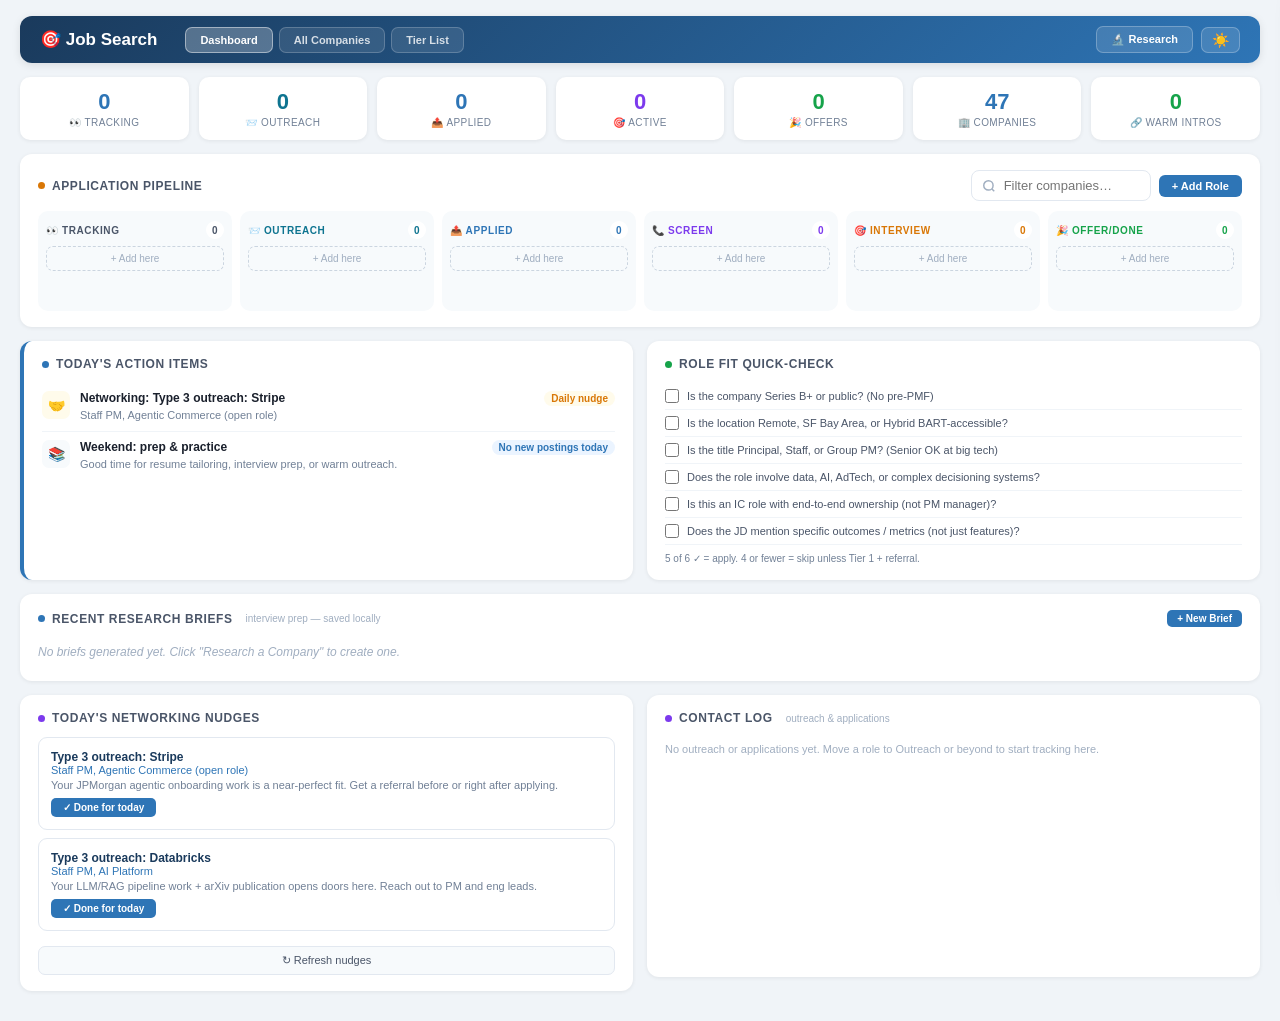
==== commit 6cbea333: "Extract utils, data layer, theme, and config into ES modules Phase 2 of modularization: - config.js:" ====
--- a/index.html
+++ b/index.html
@@ -4,496 +4,7 @@
 <meta charset="UTF-8">
 <meta name="viewport" content="width=device-width, initial-scale=1.0">
 <title>Job Search Dashboard</title>
-<style>
-  /* ── CSS Custom Properties (Light Mode) ──────────────── */
-  :root {
-    --bg-body: #f0f4f8;
-    --bg-card: #ffffff;
-    --bg-surface: #f7fafc;
-    --bg-hover: #f7fafc;
-    --bg-input: #ffffff;
-    --text-primary: #1a202c;
-    --text-secondary: #4a5568;
-    --text-muted: #718096;
-    --text-faint: #a0aec0;
-    --text-faintest: #cbd5e0;
-    --border-light: #f0f4f8;
-    --border-medium: #e2e8f0;
-    --accent-blue: #2e75b6;
-    --accent-dark: #1a3a5c;
-    --shadow-sm: rgba(0,0,0,0.07);
-    --shadow-md: rgba(0,0,0,0.1);
-    --shadow-lg: rgba(0,0,0,0.18);
-    --modal-backdrop: rgba(0,0,0,0.45);
-    --header-gradient-from: #1a3a5c;
-    --header-gradient-to: #2e75b6;
-    --pipeline-col-bg: #f7fafc;
-    --pipeline-col-dragover: #ebf4ff;
-    --card-shadow: 0 1px 4px rgba(0,0,0,0.07);
-  }
-
-  /* ── Dark Mode ───────────────────────────────────────── */
-  [data-theme="dark"] {
-    --bg-body: #0f1419;
-    --bg-card: #1a2332;
-    --bg-surface: #1e2a3a;
-    --bg-hover: #243447;
-    --bg-input: #1e2a3a;
-    --text-primary: #e2e8f0;
-    --text-secondary: #a0aec0;
-    --text-muted: #8899aa;
-    --text-faint: #5a6f83;
-    --text-faintest: #3d5068;
-    --border-light: #243447;
-    --border-medium: #2d4055;
-    --accent-blue: #5b9bd5;
-    --accent-dark: #8bb8e8;
-    --shadow-sm: rgba(0,0,0,0.3);
-    --shadow-md: rgba(0,0,0,0.4);
-    --shadow-lg: rgba(0,0,0,0.5);
-    --modal-backdrop: rgba(0,0,0,0.7);
-    --header-gradient-from: #0d1b2a;
-    --header-gradient-to: #1b4f7a;
-    --pipeline-col-bg: #1e2a3a;
-    --pipeline-col-dragover: #1b3a5c;
-    --card-shadow: 0 1px 4px rgba(0,0,0,0.3);
-  }
-  /* Dark mode badge/chip adjustments */
-  [data-theme="dark"] .badge-blue   { background: #1b3a5c; color: #7db8e8; }
-  [data-theme="dark"] .badge-green  { background: #14332a; color: #6ee7a0; }
-  [data-theme="dark"] .badge-amber  { background: #3b2a0a; color: #fbbf24; }
-  [data-theme="dark"] .badge-purple { background: #2d1b4e; color: #c084fc; }
-  [data-theme="dark"] .badge-red    { background: #3b1010; color: #f87171; }
-  [data-theme="dark"] .chip-t1 { background: #1b3a5c; color: #8bb8e8; border-color: #2d5a8a; }
-  [data-theme="dark"] .chip-t2 { background: #1a3550; color: #7db8e8; border-color: #2a5580; }
-  [data-theme="dark"] .chip-t3 { background: #14332a; color: #6ee7a0; border-color: #1e5a3a; }
-  [data-theme="dark"] .chip-t4 { background: #1e2a3a; color: #8899aa; border-color: #2d4055; }
-  [data-theme="dark"] .chip-status-tracking  { background: #1e2a3a !important; color: #8899aa !important; border: 1.5px dashed #5a6f83 !important; }
-  [data-theme="dark"] .chip-status-outreach  { background: #0c2d3f !important; color: #67e8f9 !important; border: 1.5px solid #155e75 !important; }
-  [data-theme="dark"] .chip-status-applied   { background: #1b3a5c !important; color: #8bb8e8 !important; border: 1.5px solid #2e75b6 !important; }
-  [data-theme="dark"] .chip-status-screen    { background: #2d1b4e !important; color: #c084fc !important; border: 1.5px solid #7c3aed !important; }
-  [data-theme="dark"] .chip-status-interview { background: #3b2a0a !important; color: #fbbf24 !important; border: 1.5px solid #d97706 !important; }
-  [data-theme="dark"] .chip-status-offer     { background: #14332a !important; color: #6ee7a0 !important; border: 1.5px solid #16a34a !important; }
-  [data-theme="dark"] .source-inbound  { background: #14332a; color: #6ee7a0; border-color: #1e5a3a; }
-  [data-theme="dark"] .source-outbound { background: #1b3a5c; color: #7db8e8; border-color: #2d5a8a; }
-  [data-theme="dark"] .contact-email   { background: #2d1b4e; color: #c084fc; border-color: #5b3a8e; }
-  [data-theme="dark"] .contact-linkedin{ background: #1b3a5c; color: #7db8e8; border-color: #2d5a8a; }
-  [data-theme="dark"] .contact-other   { background: #3b2a0a; color: #fbbf24; border-color: #6b4a0a; }
-  [data-theme="dark"] .referral-badge-referred { background: #14332a; color: #6ee7a0; border-color: #1e5a3a; }
-  [data-theme="dark"] .referral-badge-cold     { background: #0c2d3f; color: #38bdf8; border-color: #155e75; }
-  [data-theme="dark"] .warm-intro-badge { background: #14332a; color: #6ee7a0; border-color: #1e5a3a; }
-  [data-theme="dark"] .network-group-count { background: #14332a; color: #6ee7a0; }
-  [data-theme="dark"] .tier-chip-conn { background: #14332a; color: #6ee7a0; }
-  [data-theme="dark"] .tier-1 { background: #0d1b2a; }
-  [data-theme="dark"] .tier-2 { background: #1b4f7a; }
-  [data-theme="dark"] .tier-3 { background: #14532d; }
-  [data-theme="dark"] .tier-4 { background: #374151; }
-  [data-theme="dark"] .toggle-group { border-color: var(--border-medium); }
-  [data-theme="dark"] .toggle-group label { color: var(--text-muted); background: var(--bg-surface); }
-  [data-theme="dark"] .toggle-group label:not(:last-of-type) { border-right-color: var(--border-medium); }
-  [data-theme="dark"] .toggle-group input[value=""]:checked + label { background: var(--bg-hover); color: var(--text-secondary); }
-  [data-theme="dark"] .toggle-group label[data-tip]:hover::after { background: #e2e8f0; color: #1a202c; }
-  [data-theme="dark"] .toggle-group label[data-tip]:hover::before { border-top-color: #e2e8f0; }
-  [data-theme="dark"] .nudge-card { border-color: var(--border-medium); }
-  [data-theme="dark"] .nudge-name { color: var(--accent-dark); }
-  [data-theme="dark"] .nudge-btn  { background: var(--accent-blue); }
-  [data-theme="dark"] .nudge-btn:hover { background: #2d5a8a; }
-  [data-theme="dark"] .btn-primary { background: var(--accent-blue); }
-  [data-theme="dark"] .btn-primary:hover { background: #2d5a8a; }
-  [data-theme="dark"] .btn-secondary { background: var(--bg-surface); color: var(--text-secondary); border-color: var(--border-medium); }
-  [data-theme="dark"] .btn-danger { background: #3b1010; color: #f87171; border-color: #7f1d1d; }
-  [data-theme="dark"] .btn-research { background: #2d1b4e; color: #c084fc; border-color: #5b3a8e; }
-  [data-theme="dark"] .btn-research:hover { background: #7c3aed; color: white; }
-  [data-theme="dark"] .co-mgr-del { background: #3b1010; color: #f87171; border-color: #7f1d1d; }
-  [data-theme="dark"] .co-mgr-del:hover { background: #dc2626; color: white; }
-  [data-theme="dark"] .stage-btn-back { background: var(--bg-surface); color: var(--text-muted); }
-  [data-theme="dark"] .stage-btn-back:hover { background: var(--bg-hover); color: var(--text-primary); }
-  [data-theme="dark"] .stage-btn-fwd { background: #1b3a5c; color: #7db8e8; }
-  [data-theme="dark"] .stage-btn-fwd:hover { background: var(--accent-blue); color: white; }
-  [data-theme="dark"] .research-prompt-box { background: var(--bg-surface); border-color: var(--border-medium); color: var(--text-primary); }
-  [data-theme="dark"] .network-stat { background: var(--bg-surface); }
-  [data-theme="dark"] .network-stat .num { color: var(--accent-dark); }
-  /* Dark mode theme toggle styling */
-  .theme-toggle { padding: 5px 10px; background: rgba(255,255,255,0.12); color: white; border: 1.5px solid rgba(255,255,255,0.25); border-radius: 7px; font-size: 14px; cursor: pointer; transition: all 0.15s; line-height: 1; }
-  .theme-toggle:hover { background: rgba(255,255,255,0.22); }
-
-  /* ── Navigation Bar ───────────────────────────────────── */
-  .top-nav { display: flex; align-items: center; gap: 16px; padding: 10px 20px; background: linear-gradient(135deg, var(--header-gradient-from) 0%, var(--header-gradient-to) 100%); color: white; position: sticky; top: 0; z-index: 50; box-shadow: 0 2px 8px var(--shadow-md); border-radius: 12px; margin-bottom: 14px; }
-  .nav-brand { font-size: 17px; font-weight: 700; white-space: nowrap; cursor: pointer; }
-  .nav-links { display: flex; gap: 6px; margin-left: 12px; }
-  .nav-links button { padding: 6px 14px; background: rgba(255,255,255,0.10); border: 1.5px solid rgba(255,255,255,0.20); color: rgba(255,255,255,0.8); border-radius: 7px; cursor: pointer; font-weight: 600; font-size: 11px; transition: all 0.15s; white-space: nowrap; }
-  .nav-links button:hover { background: rgba(255,255,255,0.18); color: white; }
-  .nav-links button.active { background: rgba(255,255,255,0.25); border-color: rgba(255,255,255,0.45); color: white; }
-  .nav-right { margin-left: auto; display: flex; align-items: center; gap: 8px; }
-  .nav-stats { display: flex; gap: 10px; margin-left: 16px; }
-  .nav-stat { text-align: center; background: rgba(255,255,255,0.12); padding: 4px 10px; border-radius: 6px; }
-  .nav-stat .num { font-size: 15px; font-weight: 700; }
-  .nav-stat .lbl { font-size: 9px; opacity: 0.8; text-transform: uppercase; letter-spacing: 0.4px; }
-
-  /* ── View Container ───────────────────────────────────── */
-  #mainView { min-height: calc(100vh - 80px); }
-
-  /* ── Company Card Grid (All Companies view) ───────────── */
-  .company-card-grid { display: grid; grid-template-columns: repeat(auto-fill, minmax(260px, 1fr)); gap: 14px; }
-  .company-card { background: var(--bg-card); border-radius: 12px; padding: 16px 18px; box-shadow: var(--card-shadow); cursor: pointer; transition: transform 0.12s, box-shadow 0.12s; border: 1.5px solid transparent; }
-  .company-card:hover { transform: translateY(-2px); box-shadow: 0 4px 12px var(--shadow-md); border-color: var(--accent-blue); }
-  .company-card-name { font-size: 15px; font-weight: 700; color: var(--text-primary); margin-bottom: 4px; display: flex; align-items: center; gap: 8px; }
-  .company-card-tier { display: inline-block; padding: 2px 8px; border-radius: 10px; font-size: 10px; font-weight: 600; }
-  .company-card-metrics { display: grid; grid-template-columns: 1fr 1fr; gap: 6px; margin: 10px 0; }
-  .company-card-metric { font-size: 11px; color: var(--text-muted); }
-  .company-card-metric strong { color: var(--text-primary); }
-  .company-card-actions { display: flex; gap: 6px; margin-top: 10px; }
-  .company-filter-bar { display: flex; flex-wrap: wrap; align-items: center; gap: 8px; margin-bottom: 16px; }
-  .company-filter-bar input { padding: 7px 12px; border: 1.5px solid var(--border-medium); border-radius: 8px; font-size: 12px; background: var(--bg-input); color: var(--text-primary); min-width: 200px; }
-  .company-filter-btn { padding: 5px 12px; border: 1.5px solid var(--border-medium); border-radius: 7px; font-size: 11px; font-weight: 600; cursor: pointer; background: var(--bg-surface); color: var(--text-secondary); transition: all 0.12s; }
-  .company-filter-btn:hover, .company-filter-btn.active { background: var(--accent-blue); color: white; border-color: var(--accent-blue); }
-
-  /* ── Company Profile ──────────────────────────────────── */
-  .cp-breadcrumb { font-size: 12px; color: var(--text-muted); margin-bottom: 12px; display: flex; align-items: center; gap: 6px; }
-  .cp-breadcrumb a { color: var(--accent-blue); text-decoration: none; cursor: pointer; }
-  .cp-breadcrumb a:hover { text-decoration: underline; }
-  .cp-header { background: var(--bg-card); border-radius: 12px; padding: 20px 22px; box-shadow: var(--card-shadow); margin-bottom: 14px; }
-  .cp-header-top { display: flex; align-items: center; gap: 12px; margin-bottom: 12px; }
-  .cp-header-top h2 { font-size: 22px; font-weight: 700; color: var(--text-primary); margin: 0; }
-  .cp-metrics { display: flex; gap: 16px; margin-bottom: 14px; flex-wrap: wrap; }
-  .cp-metric { font-size: 12px; color: var(--text-muted); }
-  .cp-metric strong { color: var(--text-primary); font-size: 14px; }
-  .cp-actions { display: flex; gap: 8px; flex-wrap: wrap; }
-  .cp-actions button { padding: 6px 14px; border-radius: 7px; font-size: 11px; font-weight: 600; cursor: pointer; border: 1.5px solid var(--border-medium); background: var(--bg-surface); color: var(--text-secondary); transition: all 0.12s; }
-  .cp-actions button:hover { background: var(--accent-blue); color: white; border-color: var(--accent-blue); }
-  .cp-section { background: var(--bg-card); border-radius: 12px; padding: 16px 18px; box-shadow: var(--card-shadow); margin-bottom: 14px; }
-  .cp-section h3 { font-size: 13px; font-weight: 700; text-transform: uppercase; letter-spacing: 0.5px; color: var(--text-secondary); margin-bottom: 10px; display: flex; align-items: center; gap: 8px; }
-  .cp-section h3 .count { font-size: 11px; color: var(--text-muted); font-weight: 400; text-transform: none; letter-spacing: 0; }
-  .cp-role-item { display: flex; align-items: center; gap: 10px; padding: 8px 10px; border-bottom: 1px solid var(--border-light); font-size: 12px; }
-  .cp-role-item:last-child { border-bottom: none; }
-  .cp-role-stage { padding: 2px 8px; border-radius: 10px; font-size: 10px; font-weight: 600; white-space: nowrap; }
-  .cp-conn-item { display: flex; align-items: center; gap: 8px; padding: 6px 0; border-bottom: 1px solid var(--border-light); font-size: 12px; }
-  .cp-conn-item:last-child { border-bottom: none; }
-  .cp-brief-item { display: flex; align-items: center; gap: 8px; padding: 6px 0; border-bottom: 1px solid var(--border-light); font-size: 12px; }
-  .cp-brief-item:last-child { border-bottom: none; }
-  .cp-contact-item { display: flex; align-items: flex-start; gap: 8px; padding: 8px 0; border-bottom: 1px solid var(--border-light); font-size: 12px; }
-  .cp-contact-item:last-child { border-bottom: none; }
-  .cp-empty { color: var(--text-faint); font-size: 12px; font-style: italic; padding: 8px 0; }
-  .cp-profile-grid { display: grid; gap: 12px; }
-  .cp-profile-item { background: var(--bg-surface); border: 1px solid var(--border-light); border-radius: 8px; padding: 12px 14px; font-size: 13px; line-height: 1.6; color: var(--text-primary); }
-  .cp-profile-label { font-size: 10px; font-weight: 700; text-transform: uppercase; letter-spacing: .5px; color: var(--text-faint); margin-bottom: 4px; }
-  .cp-add-btn { padding: 5px 12px; background: var(--bg-surface); border: 1.5px dashed var(--border-medium); border-radius: 7px; font-size: 11px; color: var(--text-muted); cursor: pointer; margin-top: 8px; transition: all 0.12s; }
-  .cp-add-btn:hover { border-color: var(--accent-blue); color: var(--accent-blue); }
-
-  /* ── Connections Side Panel ─────────────────────────────── */
-  .conn-panel-overlay { display: none; position: fixed; top: 0; left: 0; right: 0; bottom: 0; background: var(--modal-backdrop); z-index: 99; }
-  .conn-panel-overlay.open { display: block; }
-  .conn-panel { position: fixed; top: 0; right: -420px; width: 400px; height: 100vh; background: var(--bg-card); box-shadow: -4px 0 20px var(--shadow-lg); z-index: 100; transition: right 0.25s ease; overflow-y: auto; display: flex; flex-direction: column; }
-  .conn-panel.open { right: 0; }
-  .conn-panel-header { padding: 18px 20px 14px; border-bottom: 1px solid var(--border-medium); display: flex; align-items: center; gap: 10px; flex-shrink: 0; }
-  .conn-panel-header h3 { font-size: 16px; font-weight: 700; color: var(--text-primary); margin: 0; flex: 1; }
-  .conn-panel-close { padding: 4px 10px; background: var(--bg-surface); border: 1.5px solid var(--border-medium); border-radius: 6px; font-size: 14px; cursor: pointer; color: var(--text-muted); }
-  .conn-panel-body { flex: 1; padding: 12px 16px; overflow-y: auto; }
-  .conn-panel-item { display: flex; align-items: flex-start; gap: 10px; padding: 10px 8px; border-bottom: 1px solid var(--border-light); transition: background 0.1s; }
-  .conn-panel-item:hover { background: var(--bg-hover); border-radius: 8px; }
-  .conn-panel-item:last-child { border-bottom: none; }
-  .conn-panel-avatar { width: 36px; height: 36px; border-radius: 50%; background: var(--accent-blue); color: white; display: flex; align-items: center; justify-content: center; font-size: 13px; font-weight: 700; flex-shrink: 0; }
-  .conn-panel-info { flex: 1; min-width: 0; }
-  .conn-panel-name { font-size: 13px; font-weight: 600; color: var(--text-primary); }
-  .conn-panel-name a { color: var(--accent-blue); text-decoration: none; }
-  .conn-panel-name a:hover { text-decoration: underline; }
-  .conn-panel-title { font-size: 11px; color: var(--text-muted); margin-top: 2px; overflow: hidden; text-overflow: ellipsis; white-space: nowrap; }
-  .conn-panel-meta { font-size: 10px; color: var(--text-faint); margin-top: 3px; }
-  .conn-panel-empty { text-align: center; padding: 40px 20px; color: var(--text-faint); font-size: 13px; }
-  .conn-panel-count { font-size: 12px; color: var(--text-muted); padding: 8px 16px 4px; flex-shrink: 0; }
-
-  /* ── Hover tooltip for connection chips ────────────────── */
-  .conn-chip-wrap { position: relative; display: inline-block; cursor: pointer; }
-  .conn-chip-wrap .conn-tooltip { display: none; position: absolute; bottom: 100%; left: 50%; transform: translateX(-50%); background: var(--bg-card); border: 1px solid var(--border-medium); border-radius: 8px; padding: 8px 10px; box-shadow: 0 4px 12px var(--shadow-md); min-width: 200px; max-width: 280px; z-index: 80; font-size: 11px; }
-  .conn-chip-wrap:hover .conn-tooltip { display: block; }
-  .conn-tooltip-item { padding: 3px 0; color: var(--text-secondary); white-space: nowrap; overflow: hidden; text-overflow: ellipsis; }
-  .conn-tooltip-more { color: var(--text-faint); font-style: italic; padding-top: 4px; border-top: 1px solid var(--border-light); margin-top: 4px; }
-
-  /* ── Quick Stats Bar ──────────────────────────────────── */
-  .quick-stats { display: flex; gap: 10px; flex-wrap: wrap; margin-bottom: 14px; }
-  .quick-stat-box { flex: 1; min-width: 100px; background: var(--bg-card); border-radius: 10px; padding: 12px 14px; box-shadow: var(--card-shadow); text-align: center; }
-  .quick-stat-box .num { font-size: 22px; font-weight: 700; color: var(--accent-blue); }
-  .quick-stat-box .lbl { font-size: 10px; color: var(--text-muted); text-transform: uppercase; letter-spacing: 0.4px; margin-top: 2px; }
-
-  * { box-sizing: border-box; margin: 0; padding: 0; }
-  body { font-family: -apple-system, BlinkMacSystemFont, 'Segoe UI', Arial, sans-serif; background: var(--bg-body); color: var(--text-primary); transition: background 0.3s, color 0.3s; }
-
-  /* ── Layout ─────────────────────────────────────────── */
-  .app { max-width: 1500px; margin: 0 auto; padding: 16px 20px; }
-  .header { background: linear-gradient(135deg, var(--header-gradient-from) 0%, var(--header-gradient-to) 100%); color: white; padding: 18px 28px; border-radius: 12px; margin-bottom: 14px; display: flex; align-items: center; justify-content: space-between; }
-  .header h1 { font-size: 20px; font-weight: 700; }
-  .header-sub { font-size: 12px; opacity: 0.75; margin-top: 3px; }
-  .header-stats { display: flex; gap: 14px; }
-  .stat-box { text-align: center; background: rgba(255,255,255,0.15); padding: 8px 14px; border-radius: 8px; }
-  .stat-box .num { font-size: 20px; font-weight: 700; }
-  .stat-box .lbl { font-size: 10px; opacity: 0.8; text-transform: uppercase; letter-spacing: 0.5px; }
-  .grid2 { display: grid; grid-template-columns: 1fr 1fr; gap: 14px; margin-bottom: 14px; }
-
-  /* ── Cards ──────────────────────────────────────────── */
-  .card { background: var(--bg-card); border-radius: 12px; padding: 16px 18px; box-shadow: var(--card-shadow); }
-  .card-title { font-size: 12px; font-weight: 700; text-transform: uppercase; letter-spacing: 0.6px; color: var(--text-secondary); margin-bottom: 12px; display: flex; align-items: center; gap: 7px; }
-  .card-title .dot { width: 7px; height: 7px; border-radius: 50%; display: inline-block; flex-shrink: 0; }
-
-  /* ── Today's Actions ────────────────────────────────── */
-  .today-card { border-left: 4px solid #2e75b6; }
-  .action-item { display: flex; align-items: flex-start; gap: 10px; padding: 8px 0; border-bottom: 1px solid var(--border-light); }
-  .action-item:last-child { border-bottom: none; }
-  .action-icon { width: 28px; height: 28px; border-radius: 7px; display: flex; align-items: center; justify-content: center; font-size: 14px; flex-shrink: 0; }
-  .action-text strong { display: block; font-size: 12px; color: var(--text-primary); }
-  .action-text span { font-size: 11px; color: var(--text-muted); }
-  .badge { display: inline-block; padding: 2px 7px; border-radius: 10px; font-size: 10px; font-weight: 600; }
-  .badge-blue   { background: #ebf4ff; color: #2e75b6; }
-  .badge-green  { background: #f0fdf4; color: #16a34a; }
-  .badge-amber  { background: #fffbeb; color: #d97706; }
-  .badge-purple { background: #faf5ff; color: #7c3aed; }
-  .badge-red    { background: #fef2f2; color: #dc2626; }
-
-  /* ── Search / Filter bar ────────────────────────────── */
-  .search-bar-wrap { display: flex; align-items: center; gap: 10px; margin-bottom: 10px; }
-  .search-bar { flex: 1; padding: 7px 12px 7px 32px; border: 1.5px solid var(--border-medium); border-radius: 8px; font-size: 13px; color: var(--text-primary); background: var(--bg-input) url("data:image/svg+xml,%3Csvg xmlns='http://www.w3.org/2000/svg' width='14' height='14' viewBox='0 0 24 24' fill='none' stroke='%23a0aec0' stroke-width='2.5'%3E%3Ccircle cx='11' cy='11' r='8'/%3E%3Cpath d='m21 21-4.35-4.35'/%3E%3C/svg%3E") no-repeat 10px center; }
-  .search-bar:focus { outline: none; border-color: var(--accent-blue); }
-  .search-clear { display: none; padding: 5px 10px; background: var(--bg-surface); border: 1.5px solid var(--border-medium); border-radius: 6px; font-size: 11px; color: var(--text-secondary); cursor: pointer; white-space: nowrap; }
-  .search-clear.visible { display: block; }
-  .filter-count { font-size: 11px; color: var(--text-muted); white-space: nowrap; }
-
-  /* ── Pipeline ────────────────────────────────────────── */
-  .pipeline { display: grid; grid-template-columns: repeat(6, 1fr); gap: 8px; }
-  .pipeline-col { background: var(--pipeline-col-bg); border-radius: 10px; padding: 10px 8px; min-height: 100px; transition: background 0.15s, box-shadow 0.15s; }
-  .pipeline-col.drag-over { background: var(--pipeline-col-dragover); box-shadow: inset 0 0 0 2px var(--accent-blue); }
-  .pipeline-col-header { font-size: 10px; font-weight: 700; text-transform: uppercase; letter-spacing: 0.6px; margin-bottom: 7px; display: flex; align-items: center; justify-content: space-between; }
-  .pipeline-col-count { background: var(--bg-card); border-radius: 10px; width: 18px; height: 18px; display: flex; align-items: center; justify-content: center; font-size: 10px; font-weight: 700; }
-
-  /* Pipeline cards — compact */
-  .pipeline-card { background: var(--bg-card); border-radius: 7px; padding: 8px 9px; margin-bottom: 6px; cursor: grab; box-shadow: 0 1px 3px var(--shadow-sm); border-left: 3px solid transparent; transition: transform 0.1s, box-shadow 0.1s, opacity 0.1s; user-select: none; }
-  .pipeline-card:hover { transform: translateY(-1px); box-shadow: 0 3px 8px var(--shadow-md); }
-  .pipeline-card.dragging { opacity: 0.4; cursor: grabbing; }
-  .pipeline-card .co  { font-size: 11px; font-weight: 700; color: var(--accent-dark); display: flex; align-items: center; gap: 4px; flex-wrap: wrap; }
-  .pipeline-card .role { font-size: 10px; color: var(--text-muted); margin-top: 2px; line-height: 1.3; }
-  .pipeline-card .tier-dot { width: 5px; height: 5px; border-radius: 50%; display: inline-block; flex-shrink: 0; }
-  .add-card-btn { width: 100%; background: none; border: 1.5px dashed var(--text-faintest); border-radius: 7px; padding: 6px; font-size: 10px; color: var(--text-faint); cursor: pointer; transition: all 0.1s; }
-  .add-card-btn:hover { border-color: var(--accent-blue); color: var(--accent-blue); background: var(--pipeline-col-dragover); }
-
-  /* Quick-stage buttons */
-  .card-footer { display: flex; align-items: center; justify-content: space-between; margin-top: 5px; gap: 4px; }
-  .stage-btn { border: none; border-radius: 4px; font-size: 9px; font-weight: 700; padding: 2px 5px; cursor: pointer; transition: all 0.1s; white-space: nowrap; }
-  .stage-btn-back { background: #f0f4f8; color: #718096; }
-  .stage-btn-back:hover { background: #e2e8f0; color: #1a202c; }
-  .stage-btn-fwd  { background: #ebf4ff; color: #2e75b6; }
-  .stage-btn-fwd:hover  { background: #2e75b6; color: white; }
-  .card-meta { display: flex; align-items: center; gap: 3px; flex-wrap: wrap; }
-
-  /* Col accent colors */
-  .col-tracking .pipeline-col-header  { color: #4a5568; }
-  .col-outreach .pipeline-col-header  { color: #0e7490; }
-  .col-applied .pipeline-col-header   { color: #2e75b6; }
-  .col-screen .pipeline-col-header    { color: #7c3aed; }
-  .col-interview .pipeline-col-header { color: #d97706; }
-  .col-offer .pipeline-col-header     { color: #16a34a; }
-  .col-tracking .pipeline-card  { border-left-color: #a0aec0; }
-  .col-outreach .pipeline-card  { border-left-color: #0e7490; }
-  .col-applied .pipeline-card   { border-left-color: #2e75b6; }
-  .col-screen .pipeline-card    { border-left-color: #7c3aed; }
-  .col-interview .pipeline-card { border-left-color: #d97706; }
-  .col-offer .pipeline-card     { border-left-color: #16a34a; }
-
-  /* ── Tier list / chips ──────────────────────────────── */
-  .tier-section { margin-bottom: 10px; }
-  .tier-label { font-size: 10px; font-weight: 700; text-transform: uppercase; letter-spacing: 0.5px; margin-bottom: 5px; padding: 3px 7px; border-radius: 5px; display: inline-block; }
-  .tier-1 { background: #1a3a5c; color: white; }
-  .tier-2 { background: #2e75b6; color: white; }
-  .tier-3 { background: #1e7e34; color: white; }
-  .tier-4 { background: #718096; color: white; }
-  .company-chip { display: inline-flex; align-items: center; gap: 3px; margin: 2px; padding: 3px 8px; border-radius: 14px; font-size: 10px; cursor: pointer; border: 1.5px solid transparent; transition: all 0.1s; }
-  .company-chip:hover { transform: translateY(-1px); box-shadow: 0 2px 5px rgba(0,0,0,0.1); }
-  .chip-remove { display: none; font-size: 12px; line-height: 1; font-weight: 700; opacity: 0.5; margin-left: 2px; }
-  .chip-remove:hover { opacity: 1; }
-  body.edit-mode .chip-remove { display: inline; }
-  body.edit-mode .company-chip { cursor: default; }
-  .chip-t1 { background: #ebf4ff; color: #1a3a5c; border-color: #bee3f8; }
-  .chip-t2 { background: #e8f4fd; color: #2e75b6; border-color: #90cdf4; }
-  .chip-t3 { background: #f0fdf4; color: #1e7e34; border-color: #9ae6b4; }
-  .chip-t4 { background: #f7fafc; color: #4a5568; border-color: #e2e8f0; }
-  /* Pipeline-status chip overrides */
-  .chip-status-tracking  { background: #f7fafc !important; color: #4a5568 !important; border: 1.5px dashed #a0aec0 !important; }
-  .chip-status-outreach  { background: #ecfeff !important; color: #0e7490 !important; border: 1.5px solid #67e8f9 !important; font-weight: 700; }
-  .chip-status-applied   { background: #ebf4ff !important; color: #1a3a5c !important; border: 1.5px solid #2e75b6 !important; font-weight: 700; }
-  .chip-status-screen    { background: #faf5ff !important; color: #6b21a8 !important; border: 1.5px solid #a78bfa !important; font-weight: 700; }
-  .chip-status-interview { background: #fffbeb !important; color: #92400e !important; border: 1.5px solid #f59e0b !important; font-weight: 700; }
-  .chip-status-offer     { background: #f0fdf4 !important; color: #14532d !important; border: 1.5px solid #16a34a !important; text-decoration: line-through; opacity: 0.6; }
-  .chip-status-badge { font-size: 8px; padding: 1px 4px; border-radius: 7px; margin-left: 2px; font-weight: 700; vertical-align: middle; }
-  /* Chip hidden by search filter */
-  .chip-hidden { display: none !important; }
-
-  /* ── Badges ─────────────────────────────────────────── */
-  .mini-badge { display: inline-block; font-size: 8px; font-weight: 700; padding: 1px 5px; border-radius: 7px; }
-  .source-inbound  { background: #f0fdf4; color: #16a34a; border: 1px solid #bbf7d0; }
-  .source-outbound { background: #ebf4ff; color: #2e75b6; border: 1px solid #bfdbfe; }
-  .contact-email   { background: #faf5ff; color: #7c3aed; border: 1px solid #e9d5ff; }
-  .contact-linkedin{ background: #ebf4ff; color: #2e75b6; border: 1px solid #bfdbfe; }
-  .contact-other   { background: #fffbeb; color: #d97706; border: 1px solid #fde68a; }
-  .referral-badge-referred { background: #f0fdf4; color: #16a34a; border: 1px solid #bbf7d0; }
-  .referral-badge-cold     { background: #f0f9ff; color: #0284c7; border: 1px solid #bae6fd; }
-
-  /* ── Toggles (source / contact / referral) ──────────── */
-  .toggle-group { display: flex; border: 1.5px solid #e2e8f0; border-radius: 7px; /* no overflow:hidden — lets tooltips escape */ }
-  .toggle-group input[type=radio] { display: none; }
-  .toggle-group label { flex: 1; text-align: center; padding: 6px 7px; font-size: 11px; font-weight: 600; cursor: pointer; color: #718096; background: #f7fafc; transition: all 0.12s; user-select: none; position: relative; }
-  .toggle-group label:first-of-type { border-radius: 5px 0 0 5px; }
-  .toggle-group label:last-of-type  { border-radius: 0 5px 5px 0; }
-  .toggle-group label:not(:last-of-type) { border-right: 1px solid #e2e8f0; }
-  /* CSS tooltip — appears above on hover */
-  .toggle-group label[data-tip]:hover::after {
-    content: attr(data-tip);
-    position: absolute;
-    bottom: calc(100% + 7px);
-    left: 50%; transform: translateX(-50%);
-    background: #1a202c; color: white;
-    padding: 4px 9px; border-radius: 5px;
-    font-size: 10px; font-weight: 500; white-space: nowrap;
-    pointer-events: none; z-index: 300;
-    box-shadow: 0 2px 8px rgba(0,0,0,0.25);
-  }
-  .toggle-group label[data-tip]:hover::before {
-    content: '';
-    position: absolute;
-    bottom: calc(100% + 3px);
-    left: 50%; transform: translateX(-50%);
-    border: 4px solid transparent; border-top-color: #1a202c;
-    pointer-events: none; z-index: 300;
-  }
-  /* All checked states: bold + bottom accent bar */
-  .toggle-group input:checked + label { font-weight: 700; box-shadow: inset 0 -2px 0 currentColor; }
-  .toggle-group input[value=""]:checked      + label { background: #f0f4f8; color: #4a5568; }
-  .toggle-group input[value=inbound]:checked  + label { background: #f0fdf4; color: #16a34a; }
-  .toggle-group input[value=outbound]:checked + label { background: #ebf4ff; color: #2e75b6; }
-  .toggle-group input[value=email]:checked    + label { background: #faf5ff; color: #7c3aed; }
-  .toggle-group input[value=linkedin]:checked + label { background: #dbeafe; color: #1d4ed8; }
-  .toggle-group input[value=other]:checked    + label { background: #fffbeb; color: #d97706; }
-  .toggle-group input[value=referred]:checked + label { background: #f0fdf4; color: #16a34a; }
-  .toggle-group input[value=cold]:checked     + label { background: #f0f9ff; color: #0284c7; }
-
-  /* ── Networking nudges ──────────────────────────────── */
-  .nudge-card { border: 1.5px solid var(--border-medium); border-radius: 9px; padding: 12px; margin-bottom: 8px; }
-  .nudge-name { font-size: 12px; font-weight: 700; color: var(--accent-dark); }
-  .nudge-co   { font-size: 11px; color: var(--accent-blue); }
-  .nudge-why  { font-size: 11px; color: var(--text-muted); margin-top: 3px; }
-  .nudge-btn  { margin-top: 7px; padding: 4px 12px; background: #2e75b6; color: white; border: none; border-radius: 5px; font-size: 10px; font-weight: 600; cursor: pointer; }
-  .nudge-btn:hover { background: #1a3a5c; }
-
-  /* ── Quick check ────────────────────────────────────── */
-  .check-row { display: flex; align-items: center; gap: 8px; padding: 6px 0; border-bottom: 1px solid var(--border-light); }
-  .check-row:last-child { border-bottom: none; }
-  .check-row input[type=checkbox] { width: 14px; height: 14px; cursor: pointer; accent-color: var(--accent-blue); flex-shrink: 0; }
-  .check-row label { font-size: 11px; color: var(--text-secondary); cursor: pointer; flex: 1; }
-  .check-row input:checked + label { text-decoration: line-through; color: var(--text-faint); }
-
-  /* ── Contact Log ────────────────────────────────────── */
-  .contact-log-row  { display: flex; align-items: center; gap: 10px; padding: 7px 0; border-bottom: 1px solid var(--border-light); cursor: pointer; }
-  .contact-log-row:last-child { border-bottom: none; }
-  .contact-log-row:hover { background: var(--bg-hover); margin: 0 -4px; padding: 7px 4px; border-radius: 6px; }
-  .contact-log-co   { font-size: 12px; font-weight: 700; color: var(--accent-dark); min-width: 120px; }
-  .contact-log-role { font-size: 11px; color: var(--text-muted); flex: 1; min-width: 0; }
-  .contact-log-date { font-size: 10px; color: var(--text-faint); }
-  .contact-stale    { color: #dc2626 !important; font-weight: 700; }
-  .contact-log-applied { font-size: 10px; color: var(--text-muted); white-space: nowrap; }
-  .contact-log-applied strong { color: var(--accent-blue); }
-  .contact-log-never { font-size: 10px; color: var(--text-faintest); font-style: italic; }
-
-  /* ── Stage history timeline ─────────────────────────── */
-  .stage-history { margin-top: 10px; padding-top: 10px; border-top: 1px solid var(--border-light); }
-  .stage-history-title { font-size: 10px; font-weight: 700; text-transform: uppercase; letter-spacing: 0.5px; color: var(--text-faint); margin-bottom: 6px; }
-  .stage-history-items { display: flex; flex-wrap: wrap; gap: 4px; align-items: center; }
-  .sh-item { display: inline-flex; align-items: center; gap: 4px; font-size: 10px; color: var(--text-secondary); }
-  .sh-item .sh-dot { width: 6px; height: 6px; border-radius: 50%; flex-shrink: 0; }
-  .sh-item .sh-date { color: var(--text-faint); }
-  .sh-arrow { color: var(--text-faintest); font-size: 9px; }
-
-  /* ── LinkedIn Network Map ──────────────────────────── */
-  .warm-intro-badge { display: inline-block; background: #dcfce7; color: #16a34a; border-radius: 8px; padding: 1px 6px; font-size: 9px; font-weight: 700; cursor: help; border: 1px solid #bbf7d0; }
-  .network-empty { color: var(--text-faint); font-size: 12px; font-style: italic; padding: 10px 0; text-align: center; }
-  .network-summary { display: flex; gap: 14px; margin-bottom: 10px; flex-wrap: wrap; }
-  .network-stat { text-align: center; background: var(--bg-surface); padding: 8px 14px; border-radius: 8px; }
-  .network-stat .num { font-size: 18px; font-weight: 700; color: var(--accent-dark); }
-  .network-stat .lbl { font-size: 10px; color: var(--text-muted); text-transform: uppercase; letter-spacing: 0.3px; }
-  .network-group { margin-bottom: 8px; }
-  .network-group-title { font-size: 11px; font-weight: 700; color: var(--accent-dark); margin-bottom: 4px; display: flex; align-items: center; gap: 5px; }
-  .network-group-count { background: #dcfce7; color: #16a34a; font-size: 9px; padding: 1px 6px; border-radius: 8px; }
-  .network-person { font-size: 11px; color: var(--text-secondary); padding: 2px 0 2px 12px; }
-  .network-person .pos { color: var(--text-faint); }
-  .network-cold { font-size: 11px; color: var(--text-faintest); padding: 2px 0; }
-  .tier-chip-conn { background: #dcfce7; color: #16a34a; font-size: 8px; font-weight: 700; padding: 0 4px; border-radius: 6px; margin-left: 2px; }
-
-  /* ── Company Artifacts ────────────────────────────────── */
-  .artifact-badge { display: inline-block; background: #fffbeb; color: #d97706; border-radius: 8px; padding: 1px 6px; font-size: 9px; font-weight: 700; cursor: pointer; border: 1px solid #fde68a; }
-  [data-theme="dark"] .artifact-badge { background: #3b2a0a; color: #fbbf24; border-color: #6b4a0a; }
-  .artifact-empty { color: var(--text-faint); font-size: 12px; font-style: italic; padding: 16px 0; text-align: center; }
-  .artifact-summary { display: flex; gap: 14px; margin-bottom: 10px; flex-wrap: wrap; }
-  .artifact-stat { text-align: center; background: var(--bg-surface); padding: 8px 14px; border-radius: 8px; }
-  .artifact-stat .num { font-size: 18px; font-weight: 700; color: var(--accent-dark); }
-  .artifact-stat .lbl { font-size: 10px; color: var(--text-muted); text-transform: uppercase; letter-spacing: 0.3px; }
-  .artifact-company { margin-bottom: 10px; border: 1px solid var(--border-medium); border-radius: 8px; overflow: hidden; }
-  .artifact-company-header { display: flex; align-items: center; gap: 8px; padding: 8px 12px; background: var(--bg-surface); cursor: pointer; font-size: 12px; font-weight: 700; color: var(--accent-dark); }
-  .artifact-company-header:hover { background: var(--bg-hover); }
-  .artifact-company-header .count { font-size: 10px; font-weight: 600; color: var(--text-muted); margin-left: auto; }
-  .artifact-company-body { padding: 8px 12px; display: none; }
-  .artifact-company-body.open { display: block; }
-  .artifact-row { display: flex; align-items: center; gap: 8px; padding: 5px 0; border-bottom: 1px solid var(--border-light); font-size: 11px; }
-  .artifact-row:last-child { border-bottom: none; }
-  .artifact-row .a-icon { font-size: 14px; flex-shrink: 0; }
-  .artifact-row .a-name { flex: 1; color: var(--text-primary); font-weight: 600; min-width: 0; overflow: hidden; text-overflow: ellipsis; white-space: nowrap; }
-  .artifact-row .a-size { color: var(--text-faint); font-size: 10px; }
-  .artifact-row .a-date { color: var(--text-faint); font-size: 10px; }
-  .artifact-row .a-btn { padding: 2px 6px; border: 1px solid var(--border-medium); border-radius: 4px; background: var(--bg-surface); color: var(--text-secondary); font-size: 9px; cursor: pointer; font-weight: 600; }
-  .artifact-row .a-btn:hover { background: var(--accent-blue); color: white; border-color: var(--accent-blue); }
-  .artifact-row .a-btn-del:hover { background: #dc2626; color: white; border-color: #dc2626; }
-  .artifact-drop-zone { border: 2px dashed var(--border-medium); border-radius: 8px; padding: 12px; text-align: center; font-size: 11px; color: var(--text-faint); margin-top: 6px; transition: all 0.15s; cursor: pointer; }
-  .artifact-drop-zone:hover, .artifact-drop-zone.drag-over { border-color: var(--accent-blue); color: var(--accent-blue); background: var(--pipeline-col-dragover); }
-  .artifact-upload-row { display: flex; gap: 6px; margin-top: 8px; }
-  .artifact-upload-btn { padding: 4px 10px; background: var(--accent-blue); color: white; border: none; border-radius: 5px; font-size: 10px; font-weight: 600; cursor: pointer; }
-  .artifact-upload-btn:hover { opacity: 0.85; }
-  .artifact-toast { position: fixed; bottom: 20px; right: 20px; background: #16a34a; color: white; padding: 10px 18px; border-radius: 8px; font-size: 12px; font-weight: 600; z-index: 500; box-shadow: 0 4px 12px rgba(0,0,0,0.2); transition: opacity 0.3s; }
-  .artifact-folder-status { font-size: 10px; color: var(--text-faint); font-weight: 400; text-transform: none; letter-spacing: 0; }
-
-  /* ── Company manager ────────────────────────────────── */
-  .co-mgr-row { display: flex; align-items: center; gap: 7px; padding: 5px 0; border-bottom: 1px solid var(--border-light); }
-  .co-mgr-row:last-child { border-bottom: none; }
-  .co-mgr-name { flex: 1; font-size: 12px; color: var(--text-primary); }
-  .co-mgr-tier { padding: 3px 7px; border: 1.5px solid var(--border-medium); border-radius: 5px; font-size: 11px; color: var(--text-secondary); cursor: pointer; }
-  .co-mgr-del  { padding: 3px 7px; background: #fef2f2; color: #dc2626; border: 1.5px solid #fecaca; border-radius: 5px; font-size: 11px; cursor: pointer; flex-shrink: 0; }
-  .co-mgr-del:hover { background: #dc2626; color: white; }
-  .co-mgr-section { margin-bottom: 10px; }
-  .co-mgr-section-title { font-size: 10px; font-weight: 700; text-transform: uppercase; letter-spacing: 0.5px; margin-bottom: 3px; }
-  .add-co-form { display: flex; gap: 7px; margin-top: 10px; padding-top: 10px; border-top: 1.5px solid var(--border-medium); }
-  .add-co-form input  { flex: 1; padding: 6px 9px; border: 1.5px solid var(--border-medium); border-radius: 7px; font-size: 12px; background: var(--bg-input); color: var(--text-primary); }
-  .add-co-form select { padding: 6px 9px; border: 1.5px solid var(--border-medium); border-radius: 7px; font-size: 12px; background: var(--bg-input); color: var(--text-primary); }
-  .mgr-modal { max-width: 520px; max-height: 80vh; overflow-y: auto; }
-
-  /* ── Modal ──────────────────────────────────────────── */
-  .modal-overlay { display: none; position: fixed; top: 0; left: 0; right: 0; bottom: 0; background: var(--modal-backdrop); z-index: 100; align-items: center; justify-content: center; }
-  .modal-overlay.open { display: flex; }
-  .modal { background: var(--bg-card); border-radius: 14px; padding: 22px 24px; width: 480px; max-width: 96vw; max-height: 90vh; overflow-y: auto; box-shadow: 0 20px 60px var(--shadow-lg); }
-  .modal h3 { font-size: 15px; font-weight: 700; color: var(--accent-dark); margin-bottom: 14px; }
-  /* 2-col form grid for basic fields */
-  .form-grid { display: grid; grid-template-columns: 1fr 1fr; gap: 10px; margin-bottom: 10px; }
-  .form-row { margin-bottom: 10px; }
-  .form-row.full { grid-column: 1 / -1; }
-  .form-row > label { display: block; font-size: 11px; font-weight: 600; color: var(--text-secondary); margin-bottom: 3px; }
-  .form-row > input, .form-row > select, .form-row > textarea { width: 100%; padding: 7px 9px; border: 1.5px solid var(--border-medium); border-radius: 7px; font-size: 12px; color: var(--text-primary); background: var(--bg-input); }
-  .form-row > input:focus, .form-row > select:focus { outline: none; border-color: var(--accent-blue); }
-  .form-section-label { font-size: 10px; font-weight: 700; text-transform: uppercase; letter-spacing: 0.5px; color: var(--text-faint); margin: 12px 0 8px; padding-top: 10px; border-top: 1px solid var(--border-light); }
-  .modal-btns { display: flex; gap: 7px; justify-content: flex-end; margin-top: 14px; }
-  .btn-primary   { padding: 7px 18px; background: #2e75b6; color: white; border: none; border-radius: 7px; font-size: 12px; font-weight: 600; cursor: pointer; }
-  .btn-primary:hover { background: #1a3a5c; }
-  .btn-secondary { padding: 7px 18px; background: #f7fafc; color: #4a5568; border: 1.5px solid #e2e8f0; border-radius: 7px; font-size: 12px; cursor: pointer; }
-  .btn-danger    { padding: 5px 12px; background: #fef2f2; color: #dc2626; border: 1.5px solid #fecaca; border-radius: 6px; font-size: 11px; cursor: pointer; }
-  /* Research button */
-  .btn-research { padding: 3px 8px; background: #faf5ff; color: #7c3aed; border: 1.5px solid #e9d5ff; border-radius: 5px; font-size: 9px; font-weight: 700; cursor: pointer; white-space: nowrap; transition: all 0.12s; }
-  .btn-research:hover { background: #7c3aed; color: white; }
-  /* Research modal */
-  .research-prompt-box { background: var(--bg-surface); border: 1.5px solid var(--border-medium); border-radius: 8px; padding: 12px 14px; font-size: 12px; color: var(--text-primary); line-height: 1.6; white-space: pre-wrap; word-break: break-word; max-height: 180px; overflow-y: auto; margin-bottom: 10px; font-family: inherit; }
-  .copy-success { display: none; color: #16a34a; font-size: 12px; font-weight: 600; }
-  .copy-success.show { display: inline; }
-</style>
+<link rel="stylesheet" href="styles/app.css">
 </head>
 <body>
 <div class="app">
@@ -783,2701 +294,7 @@
   </div>
 </div>
 
-<script>
-// ─── THEME (dark mode) ──────────────────────────────────────────────────
-(function initTheme() {
-  const saved = localStorage.getItem('ili_theme'); // 'light', 'dark', or 'auto'
-  const pref = saved || 'auto';
-  applyTheme(pref);
-  // Listen for system changes when in auto mode
-  window.matchMedia('(prefers-color-scheme: dark)').addEventListener('change', function() {
-    if ((localStorage.getItem('ili_theme') || 'auto') === 'auto') applyTheme('auto');
-  });
-})();
-function applyTheme(mode) {
-  let dark;
-  if (mode === 'auto') dark = window.matchMedia('(prefers-color-scheme: dark)').matches;
-  else dark = mode === 'dark';
-  document.documentElement.setAttribute('data-theme', dark ? 'dark' : 'light');
-  const btn = document.getElementById('themeToggle');
-  if (btn) {
-    const saved = localStorage.getItem('ili_theme') || 'auto';
-    btn.textContent = saved === 'auto' ? (dark ? '🌙' : '☀️') : (dark ? '🌙' : '☀️');
-    btn.title = 'Theme: ' + saved + (saved === 'auto' ? ' (system)' : '');
-  }
-}
-function cycleTheme() {
-  const current = localStorage.getItem('ili_theme') || 'auto';
-  const next = current === 'auto' ? 'dark' : current === 'dark' ? 'light' : 'auto';
-  localStorage.setItem('ili_theme', next);
-  applyTheme(next);
-}
-
-// ─── CONSTANTS ───────────────────────────────────────────────────────────
-const STAGES = ['tracking','outreach','applied','screen','interview','offer'];
-const STAGE_LABELS = { tracking:'Tracking', outreach:'Outreach', applied:'Applied', screen:'Screen', interview:'Interview', offer:'Offer/Done' };
-const STAGE_ICONS  = { tracking:'👀', outreach:'📨', applied:'📤', screen:'📞', interview:'🎯', offer:'🎉' };
-const STAGE_COLORS = { tracking:'#a0aec0', outreach:'#0e7490', applied:'#2e75b6', screen:'#7c3aed', interview:'#d97706', offer:'#16a34a' };
-
-const TIER_COLORS = { "1":"#1a3a5c", "2":"#2e75b6", "3":"#1e7e34", "4":"#718096" };
-const TIER_NAMES  = { "1":"Tier 1 — Dream", "2":"Tier 2 — High Prob", "3":"Tier 3 — Big Tech", "4":"Tier 4 — Monitor" };
-const TIER_HDR_COLORS = TIER_COLORS;
-
-const STAGE_BADGE = {
-  tracking:  { label:'👀',          title:'Tracking',     cls:'chip-status-tracking'  },
-  outreach:  { label:'📨 Outreach', title:'Outreach',     cls:'chip-status-outreach'  },
-  applied:   { label:'📤 Applied',  title:'Applied',      cls:'chip-status-applied'   },
-  screen:    { label:'📞 Screen',   title:'Phone Screen', cls:'chip-status-screen'    },
-  interview: { label:'🎯 Live',     title:'Interviewing', cls:'chip-status-interview' },
-  offer:     { label:'🎉 Done',     title:'Offer/Done',   cls:'chip-status-offer'     },
-};
-
-const DEFAULT_COMPANIES = {
-  1: ["Company A","Company B","Company C","Company D","Company E"],
-  2: ["Company F","Company G","Company H","Company I","Company J"],
-  3: ["Company K","Company L","Company M","Company N","Company O"],
-  4: ["Company P","Company Q","Company R","Company S","Company T"]
-};
-
-// Edit these nudges to reflect YOUR network and target companies
-const NETWORK_NUDGES = [
-  { name:"Former employer alumni",      co:"→ Target Company 1, Target Company 2",     why:"Your former colleagues are your warmest network. Search LinkedIn for people from past roles now at your target companies." },
-  { name:"School / community network",  co:"→ Target Company 3, Target Company 4",     why:"Alumni networks are underutilized. Reach out to classmates or community members at companies you're targeting." },
-  { name:"Online community contacts",   co:"→ Target Company 5, Target Company 6",     why:"Slack communities, Discord servers, and Twitter/X connections can open unexpected doors." },
-  { name:"Type 3 outreach example",     co:"Role Title at Target Company (open role)", why:"Find 15–20 contacts — hiring managers, team leads, recruiters. Target: 20 messages → 2 conversations → 1 referral." },
-];
-
-// Edit these criteria to match YOUR job search filters
-const CHECK_ITEMS = [
-  "Does the role match my target title / seniority level?",
-  "Is the location or remote policy compatible with my needs?",
-  "Does the company have the stage / size I'm looking for?",
-  "Does the role align with my target domain or industry?",
-  "Is this an IC role with end-to-end ownership?",
-  "Does the JD mention specific outcomes / metrics (not just features)?",
-];
-
-// ─── STORAGE ─────────────────────────────────────────────────────────────
-function loadRoles()    { try { return JSON.parse(localStorage.getItem('ili_roles')    || '[]'); } catch { return []; } }
-function saveRoles(r)   { localStorage.setItem('ili_roles', JSON.stringify(r)); }
-function getCompanies() {
-  try { const s = localStorage.getItem('ili_companies'); if (s) return JSON.parse(s); } catch {}
-  return JSON.parse(JSON.stringify(DEFAULT_COMPANIES));
-}
-function saveCompaniesData(c) { localStorage.setItem('ili_companies', JSON.stringify(c)); }
-if (!localStorage.getItem('ili_companies')) saveCompaniesData(DEFAULT_COMPANIES);
-
-// ─── STAGE HISTORY ────────────────────────────────────────────────────────
-function pushStageHistory(role, newStage) {
-  if (role.stage === newStage) return role;
-  if (!role.stageHistory) role.stageHistory = [{ stage: role.stage || 'tracking', ts: role.date || new Date().toISOString() }];
-  role.stageHistory.push({ stage: newStage, ts: new Date().toISOString() });
-  role.stage = newStage;
-  return role;
-}
-
-// ─── FILTER STATE ─────────────────────────────────────────────────────────
-let filterQuery = '';
-function applyFilter(val) {
-  filterQuery = val.trim().toLowerCase();
-  var scb = document.getElementById('searchClearBtn');
-  if (scb) scb.classList.toggle('visible', filterQuery.length > 0);
-  renderPipeline();
-  renderTierList();
-  renderNetworkMap();
-}
-function clearFilter() {
-  filterQuery = '';
-  var ps = document.getElementById('pipelineSearch');
-  if (ps) ps.value = '';
-  var scb = document.getElementById('searchClearBtn');
-  if (scb) scb.classList.remove('visible');
-  var fc = document.getElementById('filterCount');
-  if (fc) fc.style.display = 'none';
-  renderPipeline();
-  renderTierList();
-  renderNetworkMap();
-}
-
-// ─── STREAK ───────────────────────────────────────────────────────────────
-function updateStreak() {
-  const today = new Date().toDateString();
-  try {
-    const s = JSON.parse(localStorage.getItem('ili_streak') || '{"lastVisit":null,"streak":0}');
-    if (s.lastVisit !== today) {
-      const yest = new Date(Date.now() - 86400000).toDateString();
-      localStorage.setItem('ili_streak', JSON.stringify({ lastVisit: today, streak: s.lastVisit === yest ? s.streak + 1 : 1 }));
-    }
-  } catch {}
-}
-
-// ─── TODAY'S ACTIONS ─────────────────────────────────────────────────────
-function renderTodayActions() {
-  const todayActionsEl = document.getElementById('todayActions');
-  if (!todayActionsEl) return;
-  const d   = new Date();
-  const day = d.getDay();
-  const todayLabelEl = document.getElementById('todayLabel');
-  if (todayLabelEl) todayLabelEl.textContent = d.toLocaleDateString('en-US', { weekday:'long', month:'long', day:'numeric' });
-  const actions = [];
-
-  if ([1,3,5].includes(day)) actions.push({
-    icon:'🏆', bg:'#ebf4ff',
-    title:'Check Tier 1 company job boards',
-    sub:'Visit career pages for your Tier 1 companies and scan for new openings',
-    badge:'badge-blue', badgeText:'Apply same day'
-  });
-  if (day === 1) {
-    actions.push({ icon:'📋', bg:'#f0fdf4', title:'Monday sweep: Tier 2 & 3 job boards', sub:'Check career pages for your Tier 2 and 3 companies — most postings go live Monday morning', badge:'badge-green', badgeText:'Apply within 3 days' });
-    actions.push({ icon:'🔔', bg:'#faf5ff', title:'Check LinkedIn saved search alerts', sub:'Review saved job search alerts — most new roles post on Monday mornings', badge:'badge-purple', badgeText:'Most jobs post today' });
-  }
-
-  const nudgeIdx = d.getDate() % NETWORK_NUDGES.length;
-  actions.push({ icon:'🤝', bg:'#fffbeb', title:'Networking: ' + NETWORK_NUDGES[nudgeIdx].name, sub:NETWORK_NUDGES[nudgeIdx].co, badge:'badge-amber', badgeText:'Daily nudge' });
-
-  const roles = loadRoles();
-  const twoWeeksAgo = Date.now() - 14 * 86400000;
-  const stale = roles.filter(r => ['outreach','applied'].includes(r.stage) && new Date(r.date).getTime() < twoWeeksAgo);
-  if (stale.length) actions.push({ icon:'⏰', bg:'#fef2f2', title:`${stale.length} outreach/application(s) — no movement in 2+ weeks`, sub:stale.map(r=>r.company).join(' · '), badge:'badge-red', badgeText:'Follow up or move on' });
-
-  if ([0,6].includes(day)) actions.push({ icon:'📚', bg:'#f7fafc', title:'Weekend: prep & practice', sub:'Good time for resume tailoring, interview prep, or warm outreach.', badge:'badge-blue', badgeText:'No new postings today' });
-
-  todayActionsEl.innerHTML = actions.map(a => `
-    <div class="action-item">
-      <div class="action-icon" style="background:${a.bg}">${a.icon}</div>
-      <div class="action-text" style="flex:1"><strong>${a.title}</strong><span>${a.sub}</span></div>
-      <span class="badge ${a.badge}">${a.badgeText}</span>
-    </div>`).join('');
-}
-
-// ─── QUICK CHECK ─────────────────────────────────────────────────────────
-function renderQuickCheck() {
-  const qcEl = document.getElementById('quickCheck');
-  if (!qcEl) return;
-  const key   = 'ili_qcheck_' + new Date().toDateString();
-  const saved = JSON.parse(localStorage.getItem(key) || '{}');
-  qcEl.innerHTML =
-    CHECK_ITEMS.map((item, i) => `
-      <div class="check-row">
-        <input type="checkbox" id="qc${i}" ${saved[i]?'checked':''} onchange="saveCheck(${i},this.checked,'${key}')">
-        <label for="qc${i}">${item}</label>
-      </div>`).join('') +
-    `<div style="margin-top:8px;font-size:10px;color:#718096">5 of 6 ✓ = apply. 4 or fewer = skip unless Tier 1 + referral.</div>`;
-}
-function saveCheck(i, val, key) {
-  const saved = JSON.parse(localStorage.getItem(key) || '{}');
-  saved[i] = val;
-  localStorage.setItem(key, JSON.stringify(saved));
-}
-
-// ─── PIPELINE ────────────────────────────────────────────────────────────
-function renderPipeline() {
-  if (!document.getElementById('col-tracking')) return;
-  const roles  = loadRoles();
-  const counts = {};
-  STAGES.forEach(s => { counts[s] = 0; });
-
-  // Clear cards (preserve column headers)
-  STAGES.forEach(s => {
-    Array.from(document.getElementById('col-'+s).querySelectorAll('.pipeline-card,.add-card-btn')).forEach(el=>el.remove());
-  });
-
-  // Filter
-  const visible = filterQuery
-    ? roles.filter(r => r.company.toLowerCase().includes(filterQuery) || (r.roleTitle||'').toLowerCase().includes(filterQuery))
-    : roles;
-
-  if (filterQuery) {
-    const fc = document.getElementById('filterCount');
-    if (fc) { fc.textContent = `${visible.length} of ${roles.length}`; fc.style.display = 'inline'; }
-  } else {
-    const fc = document.getElementById('filterCount');
-    if (fc) fc.style.display = 'none';
-  }
-
-  const cmLabel = { email:'✉️', linkedin:'💼', other:'💬' };
-
-  visible.forEach(role => {
-    const col = document.getElementById('col-'+role.stage);
-    if (!col) return;
-    counts[role.stage] = (counts[role.stage]||0) + 1;
-
-    const card = document.createElement('div');
-    card.className = 'pipeline-card';
-    card.setAttribute('draggable','true');
-    card.dataset.id = role.id;
-
-    const stageIdx = STAGES.indexOf(role.stage);
-    const prevStage = stageIdx > 0 ? STAGES[stageIdx-1] : null;
-    const nextStage = stageIdx < STAGES.length-1 ? STAGES[stageIdx+1] : null;
-
-    const refBadge = role.referral === 'referred' ? `<span class="mini-badge referral-badge-referred" title="Has referral">🤝</span>`
-      : role.referral === 'cold' ? `<span class="mini-badge referral-badge-cold" title="Cold application">🧊</span>` : '';
-    const srcBadge = role.source === 'inbound'
-      ? `<span class="mini-badge source-inbound" title="Inbound — recruiter reached out">📥</span>`
-      : `<span class="mini-badge source-outbound" title="Outbound — you applied">📤</span>`;
-    const contactBadge = role.lastContactedMethod
-      ? `<span class="mini-badge contact-${role.lastContactedMethod}" title="Last contact method: ${role.lastContactedMethod}">${cmLabel[role.lastContactedMethod]}</span>` : '';
-    const contactDateStr = role.lastContactedDate
-      ? new Date(role.lastContactedDate+'T12:00:00').toLocaleDateString('en-US',{month:'short',day:'numeric'})
-      : null;
-
-    const linkedConns = getConnectionsForCompany(role.company);
-    const warmBadge = linkedConns.length
-      ? `<span class="conn-chip-wrap" onclick="event.stopPropagation();openConnPanel('${role.company.replace(/'/g,"\\'")}')" title="View ${linkedConns.length} connections"><span class="warm-intro-badge">🔗 ${linkedConns.length}</span></span>`
-      : '';
-    const coArtifacts = getCompanyArtifacts(role.company);
-    const artifactBadge = coArtifacts.length
-      ? `<span class="artifact-badge" title="${coArtifacts.length} file${coArtifacts.length>1?'s':''}: ${coArtifacts.map(a=>a.fileName).join(', ')}">📎 ${coArtifacts.length}</span>`
-      : '';
-
-    card.innerHTML = `
-      <div class="co">
-        <span class="tier-dot" style="background:${TIER_COLORS[role.tier]}"></span>
-        ${role.company}
-        ${refBadge}${warmBadge}${artifactBadge}
-      </div>
-      <div class="role">${role.roleTitle}</div>
-      ${role.url ? `<div style="margin-top:2px"><a href="${role.url}" target="_blank" style="font-size:9px;color:var(--accent-blue);text-decoration:none;background:var(--bg-surface);padding:1px 6px;border-radius:4px;border:1px solid var(--border-medium)" onclick="event.stopPropagation()" title="Open job posting in new tab">📄 View Job Posting</a></div>` : ''}
-      <div class="card-footer">
-        <div class="card-meta">
-          ${srcBadge}${contactBadge}
-          ${contactDateStr ? `<span style="font-size:9px;color:var(--text-faint)" title="Last contacted">${contactDateStr}</span>` : ''}
-        </div>
-        <div style="display:flex;gap:3px;align-items:center">
-          <button style="padding:2px 6px;background:var(--bg-surface);border:1px solid var(--border-medium);border-radius:4px;font-size:9px;cursor:pointer;color:var(--text-muted)" title="Edit role details" onclick="event.stopPropagation();openEditModal('${role.id}')">✏️</button>
-          <button class="btn-research" title="Generate AI research brief for this role" onclick="event.stopPropagation();openResearchModal('${role.company.replace(/'/g,"\\'")}','${(role.roleTitle||'').replace(/'/g,"\\'")}','${role.url||''}')">🔬</button>
-          ${prevStage ? `<button class="stage-btn stage-btn-back" title="Move back to ${STAGE_LABELS[prevStage]}" onclick="event.stopPropagation();moveStage('${role.id}','${prevStage}')">←</button>` : ''}
-          ${nextStage ? `<button class="stage-btn stage-btn-fwd" title="Advance to ${STAGE_LABELS[nextStage]}" onclick="event.stopPropagation();moveStage('${role.id}','${nextStage}')">→ ${STAGE_LABELS[nextStage]}</button>` : ''}
-        </div>
-      </div>`;
-
-    card.addEventListener('click', () => { localStorage.setItem('ili_prevView', currentView); switchView('company-profile', role.company); });
-
-    // Drag events
-    card.addEventListener('dragstart', e => {
-      e.dataTransfer.setData('roleId', role.id);
-      e.dataTransfer.effectAllowed = 'move';
-      setTimeout(() => card.classList.add('dragging'), 0);
-    });
-    card.addEventListener('dragend', () => card.classList.remove('dragging'));
-
-    col.appendChild(card);
-  });
-
-  // Add buttons + drop zones per column
-  STAGES.forEach(s => {
-    const col = document.getElementById('col-'+s);
-    const btn = document.createElement('button');
-    btn.className = 'add-card-btn';
-    btn.textContent = '+ Add here';
-    btn.onclick = e => { e.stopPropagation(); openAddModal(s); };
-    col.appendChild(btn);
-    document.getElementById('cnt-'+s).textContent = counts[s]||0;
-
-    // Drop zone handlers
-    col.ondragover  = e => { e.preventDefault(); col.classList.add('drag-over'); };
-    col.ondragleave = e => { if (!col.contains(e.relatedTarget)) col.classList.remove('drag-over'); };
-    col.ondrop      = e => {
-      e.preventDefault();
-      col.classList.remove('drag-over');
-      const id = e.dataTransfer.getData('roleId');
-      if (!id) return;
-      const allRoles = loadRoles();
-      const idx = allRoles.findIndex(r => r.id === id);
-      if (idx !== -1 && allRoles[idx].stage !== s) {
-        allRoles[idx] = pushStageHistory(allRoles[idx], s);
-        saveRoles(allRoles);
-        renderAll();
-      }
-    };
-  });
-
-  // Header stats (only update if elements exist)
-  var el;
-  if ((el = document.getElementById('statTracking'))) el.textContent  = roles.filter(r=>r.stage==='tracking').length;
-  if ((el = document.getElementById('statOutreach'))) el.textContent  = roles.filter(r=>r.stage==='outreach').length;
-  if ((el = document.getElementById('statApplied')))  el.textContent  = roles.filter(r=>r.stage==='applied').length;
-  if ((el = document.getElementById('statActive')))   el.textContent  = roles.filter(r=>['screen','interview'].includes(r.stage)).length;
-  if ((el = document.getElementById('statInbound')))  el.textContent  = roles.filter(r=>r.source==='inbound').length;
-  if ((el = document.getElementById('statOutbound'))) el.textContent  = roles.filter(r=>r.source!=='inbound').length;
-}
-
-// Quick stage move
-function moveStage(id, newStage) {
-  const roles = loadRoles();
-  const idx = roles.findIndex(r => r.id === id);
-  if (idx === -1) return;
-  roles[idx] = pushStageHistory(roles[idx], newStage);
-  saveRoles(roles);
-  renderAll();
-}
-
-// ─── CONNECTIONS SIDE PANEL ───────────────────────────────────────────────
-function openConnPanel(companyName) {
-  const conns = getConnectionsForCompany(companyName);
-  const panel = document.getElementById('connPanel');
-  const overlay = document.getElementById('connPanelOverlay');
-  const title = document.getElementById('connPanelTitle');
-  const count = document.getElementById('connPanelCount');
-  const body = document.getElementById('connPanelBody');
-
-  title.textContent = companyName + ' Connections';
-  count.textContent = conns.length + ' connection' + (conns.length !== 1 ? 's' : '') + ' found';
-
-  if (!conns.length) {
-    body.innerHTML = '<div class="conn-panel-empty">No LinkedIn connections found at ' + companyName + '.<br><br>Consider cold outreach or finding warm intros through mutual connections.</div>';
-  } else {
-    // Score connections by influence — prioritize Product/Eng/Design + seniority
-    const scored = conns.map(function(c) {
-      let score = 0;
-      const t = (c.position || '').toLowerCase();
-      // ── Function relevance (Product/Eng/Design get big boost) ──
-      const isProduct = /\b(product|pm\b|program)/.test(t);
-      const isEng = /\b(engineer|software|developer|swe|platform|infrastructure|architect|technical|tech lead|cto|sre)/.test(t);
-      const isDesign = /\b(design|ux|ui|creative|brand)/.test(t);
-      const isData = /\b(data|analytics|machine learning|ml\b|ai\b|science)/.test(t);
-      const isRelevant = isProduct || isEng || isDesign || isData;
-      if (isProduct) score += 30;
-      else if (isEng) score += 25;
-      else if (isDesign) score += 22;
-      else if (isData) score += 22;
-      // Recruiter / Talent = can directly refer
-      if (/\b(recruiter|recruiting|talent|hr|people)\b/.test(t)) score += 28;
-      // ── Seniority (stacks with function) ──
-      if (/\b(ceo|cto|cfo|coo|cpo|cmo|chief|president)\b/.test(t)) score += 60;
-      else if (/\b(svp|senior vice president|evp|executive vice president)\b/.test(t)) score += 55;
-      else if (/\b(vp|vice president)\b/.test(t)) score += 50;
-      else if (/\bdir(ector)?\b/.test(t)) score += 40;
-      else if (/\b(head of|head,)\b/.test(t)) score += 38;
-      else if (/\b(principal|staff|fellow)\b/.test(t)) score += 30;
-      else if (/\b(senior|sr\.?|lead)\b/.test(t)) score += 25;
-      else if (/\bmanager\b/.test(t)) score += 20;
-      // Small boost for having any title at all
-      if (t && t.length > 2) score += 2;
-      return { conn: c, score: score, isRelevant: isRelevant };
-    });
-    scored.sort(function(a, b) { return b.score - a.score; });
-
-    body.innerHTML = scored.map(function(item) {
-      var c = item.conn;
-      var initials = ((c.firstName || '').charAt(0) + (c.lastName || '').charAt(0)).toUpperCase();
-      var connDate = c.connectedOn ? 'Connected ' + c.connectedOn : '';
-      var profileLink = c.url ? '<a href="' + c.url + '" target="_blank">' + c.fullName + '</a>' : c.fullName;
-      var influence = '';
-      if (item.score >= 70) influence = '<span style="background:#f0fdf4;color:#16a34a;padding:1px 6px;border-radius:8px;font-size:9px;font-weight:600;margin-left:6px">Top Contact</span>';
-      else if (item.score >= 50) influence = '<span style="background:#f0fdf4;color:#16a34a;padding:1px 6px;border-radius:8px;font-size:9px;font-weight:600;margin-left:6px">Key Contact</span>';
-      else if (item.score >= 35) influence = '<span style="background:#ebf4ff;color:#2e75b6;padding:1px 6px;border-radius:8px;font-size:9px;font-weight:600;margin-left:6px">Senior</span>';
-      else if (item.score >= 20) influence = '<span style="background:#fffbeb;color:#d97706;padding:1px 6px;border-radius:8px;font-size:9px;font-weight:600;margin-left:6px">Manager</span>';
-      if (item.isRelevant) { var fn = ((c.position||'').toLowerCase().match(/product|engineer|design|data|software|ux|ml\b|ai\b/)||['relevant'])[0]; influence += '<span style="background:#faf5ff;color:#7c3aed;padding:1px 6px;border-radius:8px;font-size:9px;font-weight:600;margin-left:4px">' + fn + '</span>'; }
-      return '<div class="conn-panel-item">'
-        + '<div class="conn-panel-avatar">' + initials + '</div>'
-        + '<div class="conn-panel-info">'
-        + '<div class="conn-panel-name">' + profileLink + influence + '</div>'
-        + '<div class="conn-panel-title">' + (c.position || 'No title listed') + '</div>'
-        + '<div class="conn-panel-meta">' + connDate + '</div>'
-        + '</div>'
-        + (c.url ? '<a href="' + c.url + '" target="_blank" style="font-size:11px;color:var(--accent-blue);text-decoration:none;flex-shrink:0;padding:4px 8px;background:var(--bg-surface);border:1px solid var(--border-medium);border-radius:5px" title="View LinkedIn profile">🔗 Profile</a>' : '')
-        + '</div>';
-    }).join('');
-  }
-
-  overlay.classList.add('open');
-  panel.classList.add('open');
-}
-
-function closeConnPanel() {
-  document.getElementById('connPanel').classList.remove('open');
-  document.getElementById('connPanelOverlay').classList.remove('open');
-}
-
-// Build a connection badge with hover tooltip and click-to-panel
-function buildConnBadge(company, conns) {
-  if (!conns.length) return '';
-  var preview = conns.slice(0, 3).map(function(c) {
-    return '<div class="conn-tooltip-item"><strong>' + c.fullName + '</strong> — ' + (c.position || '?') + '</div>';
-  }).join('');
-  if (conns.length > 3) preview += '<div class="conn-tooltip-more">+ ' + (conns.length - 3) + ' more — click to see all</div>';
-  var safeCo = company.replace(/'/g, "\\'");
-  return '<span class="conn-chip-wrap" onclick="event.stopPropagation();openConnPanel(\'' + safeCo + '\')">'
-    + '<span class="tier-chip-conn">🔗' + conns.length + '</span>'
-    + '<div class="conn-tooltip">' + preview + '</div>'
-    + '</span>';
-}
-
-// ─── TIER LIST ────────────────────────────────────────────────────────────
-let editModeActive = false;
-function toggleEditMode() {
-  editModeActive = !editModeActive;
-  document.body.classList.toggle('edit-mode', editModeActive);
-  const btn = document.getElementById('editModeBtn');
-  btn.textContent = editModeActive ? '✅ Done' : '✏️ Edit';
-  btn.style.background   = editModeActive ? '#f0fdf4' : '#f7fafc';
-  btn.style.borderColor  = editModeActive ? '#9ae6b4' : '#e2e8f0';
-  btn.style.color        = editModeActive ? '#16a34a' : '#4a5568';
-}
-function removeCompanyFromTier(co, tier) {
-  const cos = getCompanies(); cos[tier] = cos[tier].filter(c=>c!==co);
-  saveCompaniesData(cos); renderTierList();
-}
-function renderTierList() {
-  const tierListEl = document.getElementById('tierList');
-  if (!tierListEl) return;
-  const COMPANIES = getCompanies();
-  const roles = loadRoles();
-  const stagePriority = ['offer','interview','screen','applied','outreach','tracking'];
-  const coStage = {};
-  roles.forEach(r => {
-    const key = r.company.toLowerCase();
-    if (!coStage[key] || stagePriority.indexOf(r.stage) < stagePriority.indexOf(coStage[key])) coStage[key] = r.stage;
-  });
-
-  tierListEl.innerHTML = Object.entries(COMPANIES).map(([tier, cos]) => `
-    <div class="tier-section">
-      <span class="tier-label tier-${tier}">Tier ${tier}</span><br>
-      <div style="margin-top:3px">
-        ${cos.map(co => {
-          const q = filterQuery;
-          const hidden = q && !co.toLowerCase().includes(q) ? ' chip-hidden' : '';
-          const stage = coStage[co.toLowerCase()];
-          const sb = stage ? STAGE_BADGE[stage] : null;
-          const safeId = co.replace(/['"\\]/g,'');
-          const cls = `company-chip chip-t${tier}${sb?' '+sb.cls:''}${hidden}`;
-          const badge = sb ? `<span class="chip-status-badge" style="background:rgba(0,0,0,0.08)">${sb.label}</span>` : '';
-          const conns = getConnectionsForCompany(co);
-          const connBadge = buildConnBadge(co, conns);
-          return `<span class="${cls}" title="${sb?sb.title:'Click to add to pipeline'}" onclick="if(!editModeActive)openAddModalCo('${safeId}','${tier}')">${co}${badge}${connBadge}<span class="chip-remove" onclick="event.stopPropagation();removeCompanyFromTier('${safeId}','${tier}')" title="Remove">×</span></span>`;
-        }).join('')}
-      </div>
-    </div>`).join('');
-
-  // Populate datalist (if it exists)
-  var clEl = document.getElementById('companyList');
-  if (clEl) clEl.innerHTML = Object.values(COMPANIES).flat().map(c=>`<option value="${c}">`).join('');
-}
-
-// ─── COMPANY MANAGER ──────────────────────────────────────────────────────
-function openCoManager()   { renderCoManagerList(); document.getElementById('coManagerModal').classList.add('open'); }
-function closeCoManager()  { document.getElementById('coManagerModal').classList.remove('open'); renderTierList(); }
-function renderCoManagerList() {
-  const COMPANIES = getCompanies();
-  document.getElementById('coManagerList').innerHTML = Object.entries(COMPANIES).map(([tier,cos]) => `
-    <div class="co-mgr-section">
-      <div class="co-mgr-section-title" style="color:${TIER_HDR_COLORS[tier]}">${TIER_NAMES[tier]}</div>
-      ${cos.length===0?'<div style="font-size:11px;color:#a0aec0;padding:3px 0">No companies</div>':''}
-      ${cos.map(co=>`<div class="co-mgr-row">
-        <span class="co-mgr-name">${co}</span>
-        <select class="co-mgr-tier" onchange="recheckCompany('${co.replace(/'/g,"\\'")}',this.value)">
-          ${[1,2,3,4].map(t=>`<option value="${t}" ${t==tier?'selected':''}>${TIER_NAMES[t]}</option>`).join('')}
-        </select>
-        <button class="co-mgr-del" onclick="deleteCompany('${co.replace(/'/g,"\\'")}','${tier}')">✕</button>
-      </div>`).join('')}
-    </div>`).join('');
-}
-function recheckCompany(co, newTier) {
-  const cos = getCompanies();
-  [1,2,3,4].forEach(t=>{ cos[t]=(cos[t]||[]).filter(c=>c!==co); });
-  if (!cos[newTier]) cos[newTier]=[];
-  cos[newTier].push(co);
-  saveCompaniesData(cos); renderCoManagerList();
-}
-function deleteCompany(co, tier) {
-  const cos = getCompanies(); cos[tier]=cos[tier].filter(c=>c!==co);
-  saveCompaniesData(cos); renderCoManagerList();
-}
-function addCompany() {
-  const name = document.getElementById('new-co-name').value.trim();
-  const tier = document.getElementById('new-co-tier').value;
-  if (!name) return;
-  const cos = getCompanies();
-  if (!cos[tier]) cos[tier]=[];
-  if (!cos[tier].includes(name)) cos[tier].push(name);
-  saveCompaniesData(cos);
-  document.getElementById('new-co-name').value = '';
-  renderCoManagerList();
-}
-document.getElementById('new-co-name').addEventListener('keydown', e => { if(e.key==='Enter') addCompany(); });
-document.getElementById('coManagerModal').addEventListener('click', e => { if(e.target===e.currentTarget) closeCoManager(); });
-
-// ─── NETWORKING NUDGES ────────────────────────────────────────────────────
-let nudgeOffset = 0;
-function renderNudges() {
-  const nudgesEl = document.getElementById('networkNudges');
-  if (!nudgesEl) return;
-  const seed = new Date().getDate() + nudgeOffset;
-  const shown = [seed % NETWORK_NUDGES.length, (seed+1) % NETWORK_NUDGES.length];
-  nudgesEl.innerHTML = shown.map(i => {
-    const n = NETWORK_NUDGES[i];
-    return `<div class="nudge-card">
-      <div class="nudge-name">${n.name}</div>
-      <div class="nudge-co">${n.co}</div>
-      <div class="nudge-why">${n.why}</div>
-      <button class="nudge-btn" onclick="markNudgeDone(this)">✓ Done for today</button>
-    </div>`;
-  }).join('');
-}
-function refreshNudges()      { nudgeOffset += 2; renderNudges(); }
-function markNudgeDone(btn)   { btn.closest('.nudge-card').style.opacity='0.4'; btn.textContent='✓ Done'; btn.disabled=true; }
-
-// ─── ADD MODAL ────────────────────────────────────────────────────────────
-let currentStageForAdd = 'tracking';
-function openAddModal(stage) {
-  currentStageForAdd = stage || 'tracking';
-  document.getElementById('f-stage').value = currentStageForAdd;
-  ['f-company','f-role','f-url','f-notes'].forEach(id => document.getElementById(id).value='');
-  document.getElementById('f-tier').value = '1';
-  document.getElementById('f-last-contacted').value = '';
-  document.getElementById('f-src-out').checked    = true;
-  document.getElementById('f-cm-none').checked    = true;
-  document.getElementById('f-ref-none').checked   = true;
-  document.getElementById('addModal').classList.add('open');
-}
-function openAddModalCo(company, tier) {
-  openAddModal('tracking');
-  document.getElementById('f-company').value = company;
-  document.getElementById('f-tier').value    = tier;
-}
-function closeModal() { document.getElementById('addModal').classList.remove('open'); }
-function saveRole() {
-  const stage = document.getElementById('f-stage').value;
-  const newRole = {
-    id: Date.now().toString(),
-    company: document.getElementById('f-company').value,
-    roleTitle: document.getElementById('f-role').value,
-    stage,
-    tier: document.getElementById('f-tier').value,
-    url: document.getElementById('f-url').value,
-    notes: document.getElementById('f-notes').value,
-    source: document.querySelector('input[name="f-source"]:checked').value,
-    lastContactedDate:   document.getElementById('f-last-contacted').value || '',
-    lastContactedMethod: document.querySelector('input[name="f-contact-method"]:checked').value || '',
-    referral: document.querySelector('input[name="f-referral"]:checked').value || '',
-    stageHistory: [{ stage, ts: new Date().toISOString() }],
-    date: new Date().toISOString()
-  };
-  const roles = loadRoles();
-  roles.push(newRole);
-  saveRoles(roles);
-  closeModal();
-  renderAll();
-}
-
-// ─── EDIT MODAL ───────────────────────────────────────────────────────────
-function openEditModal(id) {
-  const r = loadRoles().find(x => x.id===id);
-  if (!r) return;
-  document.getElementById('ef-id').value      = id;
-  document.getElementById('ef-company').value  = r.company;
-  document.getElementById('ef-role').value     = r.roleTitle;
-  document.getElementById('ef-stage').value    = r.stage;
-  document.getElementById('ef-tier').value     = r.tier;
-  document.getElementById('ef-url').value      = r.url||'';
-  document.getElementById('ef-notes').value    = r.notes||'';
-  document.getElementById('ef-last-contacted').value = r.lastContactedDate||'';
-  const src = r.source||'outbound';
-  document.getElementById(src==='inbound'?'ef-src-in':'ef-src-out').checked = true;
-  const cm = r.lastContactedMethod||'';
-  const cmEl = document.querySelector(`input[name="ef-contact-method"][value="${cm}"]`);
-  if (cmEl) cmEl.checked=true; else document.getElementById('ef-cm-none').checked=true;
-  const ref = r.referral||'';
-  const refEl = document.querySelector(`input[name="ef-referral"][value="${ref}"]`);
-  if (refEl) refEl.checked=true; else document.getElementById('ef-ref-none').checked=true;
-
-  // Stage history
-  const histEl = document.getElementById('ef-stage-history');
-  const itemsEl = document.getElementById('ef-history-items');
-  if (r.stageHistory && r.stageHistory.length > 0) {
-    histEl.style.display = 'block';
-    itemsEl.innerHTML = r.stageHistory.map((h,i) => {
-      const d = new Date(h.ts);
-      const dateStr = d.toLocaleDateString('en-US',{month:'short',day:'numeric'});
-      return `${i>0?'<span class="sh-arrow">→</span>':''}<span class="sh-item"><span class="sh-dot" style="background:${STAGE_COLORS[h.stage]||'#a0aec0'}"></span>${STAGE_ICONS[h.stage]||''} ${STAGE_LABELS[h.stage]||h.stage} <span class="sh-date">${dateStr}</span></span>`;
-    }).join('');
-  } else {
-    histEl.style.display = 'none';
-  }
-
-  document.getElementById('editModal').classList.add('open');
-}
-function closeEditModal() { document.getElementById('editModal').classList.remove('open'); }
-function updateRole() {
-  const id    = document.getElementById('ef-id').value;
-  const roles = loadRoles();
-  const idx   = roles.findIndex(x => x.id===id);
-  if (idx===-1) return;
-  const newStage = document.getElementById('ef-stage').value;
-  let updated = { ...roles[idx],
-    company:    document.getElementById('ef-company').value,
-    roleTitle:  document.getElementById('ef-role').value,
-    tier:       document.getElementById('ef-tier').value,
-    url:        document.getElementById('ef-url').value,
-    notes:      document.getElementById('ef-notes').value,
-    source:     document.querySelector('input[name="ef-source"]:checked').value,
-    lastContactedDate:   document.getElementById('ef-last-contacted').value||'',
-    lastContactedMethod: document.querySelector('input[name="ef-contact-method"]:checked').value||'',
-    referral:   document.querySelector('input[name="ef-referral"]:checked').value||'',
-  };
-  if (updated.stage !== newStage) updated = pushStageHistory(updated, newStage);
-  roles[idx] = updated;
-  saveRoles(roles);
-  closeEditModal();
-  renderAll();
-}
-function deleteRole() {
-  if (!confirm('Remove this role from your pipeline?')) return;
-  const id = document.getElementById('ef-id').value;
-  saveRoles(loadRoles().filter(x=>x.id!==id));
-  closeEditModal();
-  renderAll();
-}
-document.getElementById('addModal').addEventListener('click',  e => { if(e.target===e.currentTarget) closeModal(); });
-document.getElementById('editModal').addEventListener('click', e => { if(e.target===e.currentTarget) closeEditModal(); });
-
-// ─── CONTACT LOG ──────────────────────────────────────────────────────────
-function renderContactLog() {
-  const roles = loadRoles();
-  const container = document.getElementById('contactLog');
-  if (!container) return;
-  const appliedStages = new Set(['applied','screen','interview','offer']);
-  const activeStages  = new Set(['outreach','applied','screen','interview','offer']);
-  const activeRoles   = roles.filter(r => activeStages.has(r.stage));
-
-  if (!activeRoles.length) {
-    container.innerHTML = '<div style="font-size:11px;color:#a0aec0;padding:6px 0">No outreach or applications yet. Move a role to Outreach or beyond to start tracking here.</div>';
-    return;
-  }
-
-  const today = new Date(); today.setHours(0,0,0,0);
-  const cmLabel = { email:'✉️ Email', linkedin:'💼 LinkedIn', other:'💬 Other' };
-
-  function mostRecent(r) {
-    const ds = [];
-    if (r.lastContactedDate) ds.push(new Date(r.lastContactedDate+'T12:00:00'));
-    if (r.date && activeStages.has(r.stage)) ds.push(new Date(r.date));
-    return ds.length ? new Date(Math.max(...ds.map(d=>d.getTime()))) : null;
-  }
-
-  const sorted = [...activeRoles].sort((a,b) => {
-    const ma=mostRecent(a), mb=mostRecent(b);
-    if (ma&&mb) return mb-ma; if (ma) return -1; if (mb) return 1;
-    return a.company.localeCompare(b.company);
-  });
-
-  container.innerHTML = sorted.map(r => {
-    let stageEventHtml = '';
-    if (r.stage==='outreach' && r.date) {
-      stageEventHtml = `<span class="contact-log-applied">📨 Outreach <strong>${new Date(r.date).toLocaleDateString('en-US',{month:'short',day:'numeric'})}</strong></span>`;
-    } else if (appliedStages.has(r.stage) && r.date) {
-      stageEventHtml = `<span class="contact-log-applied">📤 Applied <strong>${new Date(r.date).toLocaleDateString('en-US',{month:'short',day:'numeric'})}</strong></span>`;
-    }
-    let contactHtml = '';
-    if (r.lastContactedDate) {
-      const d = new Date(r.lastContactedDate+'T12:00:00');
-      const days = Math.floor((today-d)/86400000);
-      const stale = days>=7;
-      const label = days===0?'today':days===1?'1d ago':`${days}d ago`;
-      const mb = r.lastContactedMethod ? `<span class="mini-badge contact-${r.lastContactedMethod}">${cmLabel[r.lastContactedMethod]}</span> ` : '';
-      contactHtml = `<span class="${stale?'contact-stale':'contact-log-date'}">${mb}${stale?'⚠️ ':''}${label}</span>`;
-    } else {
-      contactHtml = `<span class="contact-log-never">no outreach logged</span>`;
-    }
-    const refBadge = r.referral==='referred' ? `<span class="mini-badge referral-badge-referred">🤝</span> `
-      : r.referral==='cold' ? `<span class="mini-badge referral-badge-cold">🧊</span> ` : '';
-    const stageBadge = STAGE_BADGE[r.stage]
-      ? `<span style="font-size:9px;background:#f0f4f8;padding:1px 5px;border-radius:6px;color:#4a5568">${STAGE_BADGE[r.stage].title}</span>` : '';
-
-    return `<div class="contact-log-row" onclick="openEditModal('${r.id}')" title="Click to edit">
-      <div class="contact-log-co">${r.company}</div>
-      <div class="contact-log-role">${r.roleTitle} ${stageBadge}</div>
-      <div style="display:flex;align-items:center;gap:6px;flex-shrink:0">
-        ${refBadge}${stageEventHtml}
-        ${stageEventHtml&&contactHtml?'<span style="color:#e2e8f0;font-size:9px">·</span>':''}
-        ${contactHtml}
-      </div>
-    </div>`;
-  }).join('');
-}
-
-// ─── LINKEDIN NETWORK MAP ─────────────────────────────────────────────────
-function normalizeCompanyName(name) {
-  if (!name) return '';
-  return name.toLowerCase()
-    .replace(/,?\s*(inc\.?|ltd\.?|llc|corp\.?|co\.?|plc|l\.?p\.?|gmbh|ag|s\.?a\.?|n\.?v\.?)$/i, '')
-    .replace(/[^\w\s]/g, '')
-    .replace(/\s+/g, ' ')
-    .trim();
-}
-
-let _connectionCache = null;
-function getLinkedInData() {
-  if (_connectionCache) return _connectionCache;
-  try {
-    _connectionCache = JSON.parse(localStorage.getItem('ili_linkedin_connections'));
-  } catch(e) { _connectionCache = null; }
-  return _connectionCache;
-}
-
-function getConnectionsForCompany(companyName) {
-  const data = getLinkedInData();
-  if (!data || !data.connections) return [];
-  const norm = normalizeCompanyName(companyName);
-  if (!norm) return [];
-  return data.connections.filter(c => {
-    const cn = normalizeCompanyName(c.company);
-    // Skip connections with no company listed
-    if (!cn) return false;
-    // Both must be at least 3 chars to avoid spurious substring matches
-    if (cn.length < 3 || norm.length < 3) return cn === norm;
-    // Exact normalized match
-    if (cn === norm) return true;
-    // Word-boundary substring: only match if the shorter string appears
-    // as a complete word segment (e.g. "workday" won't match "day")
-    if (cn.length >= norm.length) {
-      // Check if norm appears in cn as a word boundary match
-      const idx = cn.indexOf(norm);
-      if (idx !== -1) {
-        const before = idx === 0 || cn[idx - 1] === ' ';
-        const after = idx + norm.length === cn.length || cn[idx + norm.length] === ' ';
-        if (before && after) return true;
-      }
-    } else {
-      const idx = norm.indexOf(cn);
-      if (idx !== -1) {
-        const before = idx === 0 || norm[idx - 1] === ' ';
-        const after = idx + cn.length === norm.length || norm[idx + cn.length] === ' ';
-        if (before && after) return true;
-      }
-    }
-    return false;
-  });
-}
-
-function importLinkedInCSV(input) {
-  const file = input.files[0];
-  if (!file) return;
-  const reader = new FileReader();
-  reader.onload = function(e) {
-    const text = e.target.result;
-    const lines = text.split('\n');
-    if (lines.length < 2) { alert('CSV appears empty.'); return; }
-
-    // Parse header — LinkedIn CSVs sometimes have extra rows before the header
-    let headerIdx = 0;
-    let headers = [];
-    for (let i = 0; i < Math.min(5, lines.length); i++) {
-      const cols = parseCSVLine(lines[i]);
-      if (cols.some(c => c.toLowerCase().includes('first name') || c.toLowerCase().includes('firstname'))) {
-        headerIdx = i;
-        headers = cols.map(h => h.trim().toLowerCase());
-        break;
-      }
-    }
-    if (!headers.length) {
-      // Fallback: assume first row is header
-      headers = parseCSVLine(lines[0]).map(h => h.trim().toLowerCase());
-    }
-
-    const iFirst = headers.findIndex(h => h.includes('first name') || h === 'firstname');
-    const iLast  = headers.findIndex(h => h.includes('last name') || h === 'lastname');
-    const iCo    = headers.findIndex(h => h === 'company');
-    const iPos   = headers.findIndex(h => h === 'position');
-    const iUrl   = headers.findIndex(h => h === 'url' || h.includes('profile'));
-    const iDate  = headers.findIndex(h => h.includes('connected on') || h.includes('connected_on'));
-
-    if (iFirst === -1 && iLast === -1) {
-      alert('Could not find "First Name" or "Last Name" columns. Make sure this is a LinkedIn Connections CSV.');
-      return;
-    }
-
-    const connections = [];
-    for (let i = headerIdx + 1; i < lines.length; i++) {
-      if (!lines[i].trim()) continue;
-      const cols = parseCSVLine(lines[i]);
-      const firstName = (cols[iFirst] || '').trim();
-      const lastName  = (cols[iLast]  || '').trim();
-      if (!firstName && !lastName) continue;
-      connections.push({
-        firstName: firstName,
-        lastName: lastName,
-        fullName: (firstName + ' ' + lastName).trim(),
-        company: iCo >= 0 ? (cols[iCo] || '').trim() : '',
-        position: iPos >= 0 ? (cols[iPos] || '').trim() : '',
-        url: iUrl >= 0 ? (cols[iUrl] || '').trim() : '',
-        connectedOn: iDate >= 0 ? (cols[iDate] || '').trim() : ''
-      });
-    }
-
-    const data = {
-      importedAt: new Date().toISOString(),
-      fileName: file.name,
-      total: connections.length,
-      connections: connections
-    };
-    _connectionCache = data;
-    localStorage.setItem('ili_linkedin_connections', JSON.stringify(data));
-    renderNetworkMap();
-    renderPipeline();
-    renderTierList();
-    input.value = '';  // Reset file input
-  };
-  reader.readAsText(file);
-}
-
-function parseCSVLine(line) {
-  const result = [];
-  let current = '';
-  let inQuotes = false;
-  for (let i = 0; i < line.length; i++) {
-    const ch = line[i];
-    if (inQuotes) {
-      if (ch === '"') {
-        if (i + 1 < line.length && line[i+1] === '"') { current += '"'; i++; }
-        else inQuotes = false;
-      } else { current += ch; }
-    } else {
-      if (ch === '"') inQuotes = true;
-      else if (ch === ',') { result.push(current); current = ''; }
-      else current += ch;
-    }
-  }
-  result.push(current);
-  return result;
-}
-
-function renderNetworkMap() {
-  const container = document.getElementById('networkMap');
-  if (!container) return;
-  const data = getLinkedInData();
-  if (!data || !data.connections || data.connections.length === 0) {
-    container.innerHTML = '<div class="network-empty">'
-      + '<div style="font-size:24px;margin-bottom:6px">🔗</div>'
-      + 'Import your LinkedIn connections to see warm intro paths.<br>'
-      + '<span style="font-size:10px;color:#cbd5e0">LinkedIn → Settings → Data Privacy → Get a copy of your data → Connections</span>'
-      + '</div>';
-    return;
-  }
-
-  const roles = loadRoles();
-  const companies = getCompanies();
-  const allTargets = [...new Set([
-    ...roles.map(r => r.company),
-    ...Object.values(companies).flat()
-  ])];
-
-  // Match connections to target companies
-  const matchMap = {};
-  let totalMatched = 0;
-  allTargets.forEach(co => {
-    const matches = getConnectionsForCompany(co);
-    if (matches.length) {
-      matchMap[co] = matches;
-      totalMatched += matches.length;
-    }
-  });
-
-  const pipelineCos = [...new Set(roles.map(r => r.company))];
-  const pipelineMatches = pipelineCos.filter(c => matchMap[c]);
-  const tierCos = Object.values(companies).flat();
-  const tierMatches = tierCos.filter(c => matchMap[c]);
-  const coldPipeline = pipelineCos.filter(c => !matchMap[c]);
-
-  const importDate = new Date(data.importedAt).toLocaleDateString('en-US',{month:'short',day:'numeric',year:'numeric'});
-
-  let html = '<div class="network-summary">'
-    + '<div class="network-stat"><div class="num">' + data.total + '</div><div class="lbl">Connections</div></div>'
-    + '<div class="network-stat"><div class="num">' + pipelineMatches.length + '</div><div class="lbl">Pipeline matches</div></div>'
-    + '<div class="network-stat"><div class="num">' + tierMatches.length + '</div><div class="lbl">Tier list matches</div></div>'
-    + '<div class="network-stat"><div class="num">' + coldPipeline.length + '</div><div class="lbl">Cold (no connections)</div></div>'
-    + '</div>';
-
-  // Filter support
-  const q = filterQuery;
-
-  // Pipeline matches
-  let groupIdx = 0;
-  if (pipelineMatches.length) {
-    html += '<div style="font-size:11px;font-weight:700;color:#4a5568;text-transform:uppercase;letter-spacing:0.5px;margin:8px 0 4px">Pipeline — Warm Intros</div>';
-    pipelineMatches.forEach(co => {
-      if (q && !co.toLowerCase().includes(q)) return;
-      const conns = matchMap[co];
-      const gid = 'nm-grp-' + (groupIdx++);
-      const safeCo = co.replace(/'/g, "\\'");
-      const PREVIEW = 3;
-      const personHtml = (c) => {
-        const linkedIn = c.linkedInUrl ? ' href="' + c.linkedInUrl + '" target="_blank" style="color:var(--text-primary);text-decoration:none"' : '';
-        return '<div class="network-person">' + (linkedIn ? '<a' + linkedIn + '>' : '') + c.fullName + (linkedIn ? '</a>' : '') + (c.position ? ' <span class="pos">— ' + c.position + '</span>' : '') + '</div>';
-      };
-      html += '<div class="network-group">'
-        + '<div class="network-group-title" style="cursor:pointer" onclick="openConnPanel(\'' + safeCo + '\')">' + co + ' <span class="network-group-count">' + conns.length + ' connection' + (conns.length>1?'s':'') + ' →</span></div>'
-        + conns.slice(0, PREVIEW).map(personHtml).join('')
-        + (conns.length > PREVIEW ? '<div id="' + gid + '" style="display:none">' + conns.slice(PREVIEW).map(personHtml).join('') + '</div>'
-          + '<div class="network-person" style="cursor:pointer;color:var(--accent-blue);font-weight:600" onclick="var el=document.getElementById(\'' + gid + '\');if(el.style.display===\'none\'){el.style.display=\'block\';this.textContent=\'▲ Show fewer\';}else{el.style.display=\'none\';this.textContent=\'▼ Show all ' + conns.length + ' connections\';}">▼ Show all ' + conns.length + ' connections</div>' : '')
-        + '</div>';
-    });
-  }
-
-  // Cold pipeline companies
-  if (coldPipeline.length) {
-    const coldVisible = q ? coldPipeline.filter(c => c.toLowerCase().includes(q)) : coldPipeline;
-    if (coldVisible.length) {
-      html += '<div style="font-size:11px;font-weight:700;color:#4a5568;text-transform:uppercase;letter-spacing:0.5px;margin:8px 0 4px">Pipeline — No Connections (cold)</div>';
-      html += '<div style="display:flex;flex-wrap:wrap;gap:4px">';
-      coldVisible.forEach(co => {
-        html += '<span style="display:inline-block;font-size:10px;color:#a0aec0;background:#f7fafc;padding:2px 8px;border-radius:10px;border:1px solid #e2e8f0">' + co + '</span>';
-      });
-      html += '</div>';
-    }
-  }
-
-  html += '<div style="font-size:9px;color:#cbd5e0;margin-top:10px">Imported ' + importDate + ' from ' + data.fileName + ' · <a href="#" onclick="event.preventDefault();document.getElementById(\'linkedinCsvInput\').click()" style="color:#2e75b6;text-decoration:none">Re-import</a></div>';
-
-  container.innerHTML = html;
-}
-
-// ─── COMPANY ARTIFACTS (File System Access API) ──────────────────────────
-const ARTIFACT_DB_NAME = 'ili_artifact_db';
-const ARTIFACT_STORE = 'handles';
-let _artifactDirHandle = null;
-let _artifactReady = false;
-let _artifactUploadCompany = null; // Track which company an upload targets
-
-function openArtifactDB() {
-  return new Promise((resolve, reject) => {
-    const req = indexedDB.open(ARTIFACT_DB_NAME, 1);
-    req.onupgradeneeded = () => req.result.createObjectStore(ARTIFACT_STORE);
-    req.onsuccess = () => resolve(req.result);
-    req.onerror = () => reject(req.error);
-  });
-}
-
-async function saveHandleToDB(handle) {
-  const db = await openArtifactDB();
-  return new Promise((resolve, reject) => {
-    const tx = db.transaction(ARTIFACT_STORE, 'readwrite');
-    tx.objectStore(ARTIFACT_STORE).put(handle, 'rootDir');
-    tx.oncomplete = () => resolve();
-    tx.onerror = () => reject(tx.error);
-  });
-}
-
-async function getHandleFromDB() {
-  const db = await openArtifactDB();
-  return new Promise((resolve, reject) => {
-    const tx = db.transaction(ARTIFACT_STORE, 'readonly');
-    const req = tx.objectStore(ARTIFACT_STORE).get('rootDir');
-    req.onsuccess = () => resolve(req.result || null);
-    req.onerror = () => reject(req.error);
-  });
-}
-
-async function selectArtifactsFolder() {
-  if (!window.showDirectoryPicker) {
-    alert('Your browser does not support the File System Access API. Please use Chrome or Edge.');
-    return;
-  }
-  try {
-    const handle = await window.showDirectoryPicker({ mode: 'readwrite' });
-    _artifactDirHandle = handle;
-    _artifactReady = true;
-    await saveHandleToDB(handle);
-    localStorage.setItem('ili_artifacts_folder', handle.name);
-    await syncFolderToIndex();
-    renderArtifactManager();
-    updateArtifactFolderStatus();
-  } catch (e) {
-    if (e.name !== 'AbortError') console.error('Folder selection failed:', e);
-  }
-}
-
-async function getArtifactsHandle(interactive) {
-  if (_artifactDirHandle) return _artifactDirHandle;
-  try {
-    const handle = await getHandleFromDB();
-    if (!handle) return null;
-    // Check if permission already granted
-    const perm = await handle.queryPermission({ mode: 'readwrite' });
-    if (perm === 'granted') { _artifactDirHandle = handle; _artifactReady = true; return handle; }
-    // Only prompt user if interactive (user clicked something)
-    if (!interactive) return null;
-    const req = await handle.requestPermission({ mode: 'readwrite' });
-    if (req === 'granted') { _artifactDirHandle = handle; _artifactReady = true; return handle; }
-    return null;
-  } catch (e) { return null; }
-}
-
-async function ensureCompanyFolder(company) {
-  const root = await getArtifactsHandle(true);
-  if (!root) return null;
-  try { return await root.getDirectoryHandle(company, { create: true }); }
-  catch (e) {
-    // Sanitize company name for file system (remove invalid chars)
-    const safe = company.replace(/[<>:"/\\|?*]/g, '_').trim();
-    return await root.getDirectoryHandle(safe, { create: true });
-  }
-}
-
-async function saveArtifactFile(company, fileName, blob) {
-  const dir = await ensureCompanyFolder(company);
-  if (!dir) return false;
-  try {
-    const fileHandle = await dir.getFileHandle(fileName, { create: true });
-    const writable = await fileHandle.createWritable();
-    await writable.write(blob);
-    await writable.close();
-    // Update index
-    const index = getArtifactIndex();
-    const existing = index.artifacts.find(a => a.company === company && a.fileName === fileName);
-    if (existing) {
-      existing.modified = new Date().toISOString();
-      existing.size = blob.size;
-    } else {
-      index.artifacts.push({
-        id: 'a_' + Date.now(),
-        company: company,
-        type: detectArtifactType(fileName),
-        fileName: fileName,
-        label: fileName,
-        created: new Date().toISOString(),
-        modified: new Date().toISOString(),
-        size: blob.size
-      });
-    }
-    saveArtifactIndex(index);
-    return true;
-  } catch (e) { console.error('Save artifact failed:', e); return false; }
-}
-
-async function deleteArtifactFile(company, fileName) {
-  const dir = await ensureCompanyFolder(company);
-  if (!dir) return false;
-  try {
-    await dir.removeEntry(fileName);
-    const index = getArtifactIndex();
-    index.artifacts = index.artifacts.filter(a => !(a.company === company && a.fileName === fileName));
-    saveArtifactIndex(index);
-    return true;
-  } catch (e) { console.error('Delete artifact failed:', e); return false; }
-}
-
-async function openArtifactFile(company, fileName) {
-  const dir = await ensureCompanyFolder(company);
-  if (!dir) return;
-  try {
-    const fh = await dir.getFileHandle(fileName);
-    const file = await fh.getFile();
-    const url = URL.createObjectURL(file);
-    window.open(url, '_blank');
-  } catch (e) { console.error('Open artifact failed:', e); }
-}
-
-function detectArtifactType(fileName) {
-  const ext = fileName.split('.').pop().toLowerCase();
-  if (['pdf', 'docx', 'doc'].includes(ext)) return 'resume';
-  if (['pptx', 'ppt', 'key'].includes(ext)) return 'slides';
-  if (ext === 'html' && fileName.includes('research')) return 'research_brief';
-  if (['md', 'txt'].includes(ext)) return 'notes';
-  return 'other';
-}
-
-function artifactTypeIcon(type) {
-  const icons = { resume: '📄', research_brief: '🔬', deep_research: '🔍', slides: '📊', notes: '📝', other: '📎' };
-  return icons[type] || '📎';
-}
-
-function formatFileSize(bytes) {
-  if (!bytes) return '';
-  if (bytes < 1024) return bytes + ' B';
-  if (bytes < 1048576) return Math.round(bytes / 1024) + ' KB';
-  return (bytes / 1048576).toFixed(1) + ' MB';
-}
-
-function getArtifactIndex() {
-  try { return JSON.parse(localStorage.getItem('ili_artifacts')) || { artifacts: [] }; }
-  catch { return { artifacts: [] }; }
-}
-function saveArtifactIndex(index) {
-  localStorage.setItem('ili_artifacts', JSON.stringify(index));
-}
-function getCompanyArtifacts(company) {
-  return getArtifactIndex().artifacts.filter(a => a.company === company);
-}
-
-async function syncFolderToIndex() {
-  const root = await getArtifactsHandle(false);
-  if (!root) return;
-  const index = getArtifactIndex();
-  const found = new Set();
-  try {
-    for await (const [name, handle] of root.entries()) {
-      if (handle.kind !== 'directory') continue;
-      const company = name;
-      for await (const [fname, fhandle] of handle.entries()) {
-        if (fhandle.kind !== 'file') continue;
-        const key = company + '/' + fname;
-        found.add(key);
-        const exists = index.artifacts.find(a => a.company === company && a.fileName === fname);
-        if (!exists) {
-          const file = await fhandle.getFile();
-          index.artifacts.push({
-            id: 'a_' + Date.now() + '_' + Math.random().toString(36).slice(2, 6),
-            company: company,
-            type: detectArtifactType(fname),
-            fileName: fname,
-            label: fname,
-            created: new Date(file.lastModified).toISOString(),
-            modified: new Date(file.lastModified).toISOString(),
-            size: file.size
-          });
-        }
-      }
-    }
-    // Remove stale entries
-    index.artifacts = index.artifacts.filter(a => found.has(a.company + '/' + a.fileName));
-    saveArtifactIndex(index);
-  } catch (e) { console.error('Sync failed:', e); }
-}
-
-function updateArtifactFolderStatus() {
-  const el = document.getElementById('artifactFolderStatus');
-  const btn = document.getElementById('artifactFolderBtn');
-  if (!el || !btn) return;
-  const folderName = localStorage.getItem('ili_artifacts_folder');
-  if (_artifactReady && folderName) {
-    el.textContent = '📂 ' + folderName;
-    btn.textContent = '🔄 Sync';
-    btn.onclick = async function() { await syncFolderToIndex(); renderArtifactManager(); renderPipeline(); showArtifactToast('Artifacts synced!'); };
-  } else {
-    el.textContent = '';
-    btn.textContent = '📁 Set Folder';
-    btn.onclick = selectArtifactsFolder;
-  }
-}
-
-function showArtifactToast(msg) {
-  const t = document.createElement('div');
-  t.className = 'artifact-toast';
-  t.textContent = msg;
-  document.body.appendChild(t);
-  setTimeout(() => { t.style.opacity = '0'; setTimeout(() => t.remove(), 300); }, 2000);
-}
-
-async function handleArtifactUpload(input) {
-  if (!input.files.length || !_artifactUploadCompany) return;
-  const company = _artifactUploadCompany;
-  for (const file of input.files) {
-    await saveArtifactFile(company, file.name, file);
-  }
-  input.value = '';
-  _artifactUploadCompany = null;
-  renderArtifactManager();
-  renderPipeline();
-  showArtifactToast(input.files.length + ' file(s) added to ' + company);
-}
-
-function uploadArtifactFor(company) {
-  _artifactUploadCompany = company;
-  document.getElementById('artifactFileInput').click();
-}
-
-async function renderArtifactManager() {
-  const container = document.getElementById('artifactManager');
-  if (!container) return;
-  const handle = await getArtifactsHandle(false);
-
-  if (!handle) {
-    container.innerHTML = '<div class="artifact-empty">'
-      + '<div style="font-size:24px;margin-bottom:6px">📁</div>'
-      + 'Select a folder to store company-specific files<br>'
-      + '<span style="font-size:10px;color:var(--text-faintest)">Resumes, research briefs, slides, interview notes — organized by company</span>'
-      + '</div>';
-    updateArtifactFolderStatus();
-    return;
-  }
-
-  updateArtifactFolderStatus();
-  const index = getArtifactIndex();
-  const roles = loadRoles();
-  const companies = getCompanies();
-  // Get all unique companies from pipeline + tiers + artifacts
-  const allCo = [...new Set([
-    ...roles.map(r => r.company),
-    ...Object.values(companies).flat(),
-    ...index.artifacts.map(a => a.company)
-  ])].sort();
-
-  const totalFiles = index.artifacts.length;
-  const companiesWithFiles = [...new Set(index.artifacts.map(a => a.company))].length;
-
-  let html = '<div class="artifact-summary">';
-  html += '<div class="artifact-stat"><div class="num">' + totalFiles + '</div><div class="lbl">Files</div></div>';
-  html += '<div class="artifact-stat"><div class="num">' + companiesWithFiles + '</div><div class="lbl">Companies</div></div>';
-  html += '<div class="artifact-stat"><div class="num">' + index.artifacts.filter(a => a.type === 'research_brief').length + '</div><div class="lbl">Briefs</div></div>';
-  html += '</div>';
-
-  allCo.forEach(co => {
-    const arts = index.artifacts.filter(a => a.company === co);
-    const chevron = arts.length > 0 ? '▾' : '▸';
-    html += '<div class="artifact-company">';
-    html += '<div class="artifact-company-header" onclick="this.nextElementSibling.classList.toggle(\'open\')">';
-    html += '<span>' + chevron + '</span> ' + co;
-    html += '<span class="count">' + (arts.length ? arts.length + ' file' + (arts.length > 1 ? 's' : '') : 'empty') + '</span>';
-    html += '</div>';
-    html += '<div class="artifact-company-body' + (arts.length > 0 ? '' : '') + '">';
-    if (arts.length === 0) {
-      html += '<div style="font-size:10px;color:var(--text-faint);padding:4px 0">No files yet</div>';
-    }
-    arts.forEach(a => {
-      const dateStr = a.modified ? new Date(a.modified).toLocaleDateString('en-US', { month: 'short', day: 'numeric' }) : '';
-      html += '<div class="artifact-row">';
-      html += '<span class="a-icon">' + artifactTypeIcon(a.type) + '</span>';
-      html += '<span class="a-name" title="' + a.fileName + '">' + a.fileName + '</span>';
-      html += '<span class="a-size">' + formatFileSize(a.size) + '</span>';
-      html += '<span class="a-date">' + dateStr + '</span>';
-      html += '<button class="a-btn" onclick="openArtifactFile(\'' + a.company.replace(/'/g, "\\'") + '\',\'' + a.fileName.replace(/'/g, "\\'") + '\')">Open</button>';
-      html += '<button class="a-btn a-btn-del" onclick="if(confirm(\'Delete ' + a.fileName.replace(/'/g, "\\'") + '?\'))deleteArtifactFile(\'' + a.company.replace(/'/g, "\\'") + '\',\'' + a.fileName.replace(/'/g, "\\'") + '\').then(()=>{renderArtifactManager();renderPipeline();})">×</button>';
-      html += '</div>';
-    });
-    html += '<div class="artifact-upload-row">';
-    html += '<button class="artifact-upload-btn" onclick="uploadArtifactFor(\'' + co.replace(/'/g, "\\'") + '\')">+ Add File</button>';
-    html += '</div>';
-    html += '</div></div>';
-  });
-
-  container.innerHTML = html;
-}
-
-async function autoSaveResearchBrief(company, role, htmlContent) {
-  if (!_artifactReady) return;
-  const safeName = 'research_brief_' + role.replace(/[^a-zA-Z0-9]/g, '_').toLowerCase() + '.html';
-  const blob = new Blob([htmlContent], { type: 'text/html' });
-  const saved = await saveArtifactFile(company, safeName, blob);
-  if (saved) {
-    renderArtifactManager();
-    showArtifactToast('Brief saved to ' + company + '/' + safeName);
-  }
-}
-
-// Initialize artifact system on load
-async function initArtifacts() {
-  if (!window.showDirectoryPicker) {
-    updateArtifactFolderStatus();
-    renderArtifactManager();
-    return;
-  }
-  // Non-interactive: only use handle if permission already granted (no browser prompt)
-  const handle = await getArtifactsHandle(false);
-  if (handle) {
-    await syncFolderToIndex();
-  }
-  updateArtifactFolderStatus();
-  renderArtifactManager();
-}
-
-// ─── VIEW SWITCHING ENGINE ─────────────────────────────────────────────────
-let currentView = localStorage.getItem('ili_lastView') || 'dashboard';
-let currentCompany = localStorage.getItem('ili_lastCompany') || null;
-
-const STAGE_COLORS_MAP = { tracking:'#4a5568', outreach:'#0e7490', applied:'#2e75b6', screen:'#7c3aed', interview:'#d97706', offer:'#16a34a' };
-const STAGE_ICONS_MAP  = { tracking:'👀', outreach:'📨', applied:'📤', screen:'📞', interview:'🎯', offer:'🎉' };
-
-function switchView(viewName, company) {
-  currentView = viewName;
-  if (viewName === 'company-profile' && company) {
-    currentCompany = company;
-    localStorage.setItem('ili_lastCompany', company);
-  }
-  localStorage.setItem('ili_lastView', viewName);
-
-  // Update nav active state
-  document.querySelectorAll('.nav-links button').forEach(b => b.classList.remove('active'));
-  const navBtn = document.getElementById('nav-' + viewName);
-  if (navBtn) navBtn.classList.add('active');
-
-  renderActiveView();
-}
-
-function renderActiveView() {
-  const container = document.getElementById('mainView');
-  switch (currentView) {
-    case 'dashboard':   renderDashboardView(container); break;
-    case 'pipeline':    currentView = 'dashboard'; renderDashboardView(container); break; // merged into dashboard
-    case 'companies':   renderCompaniesListView(container); break;
-    case 'tierlist':    renderTierListView(container); break;
-    case 'company-profile': renderCompanyProfileView(container, currentCompany); break;
-    default: renderDashboardView(container);
-  }
-}
-
-// ── Helper: get all unique companies across all data sources ──
-function getAllTrackedCompanies() {
-  const cos = getCompanies();
-  const roles = loadRoles();
-  const connData = getLinkedInData();
-  const artifactIdx = getArtifactIndex();
-  const briefs = JSON.parse(localStorage.getItem('ili_research_briefs') || '[]');
-
-  const companyMap = {}; // name -> { tier, roles, connections, artifacts, briefs, contacts, lastContact }
-
-  // From tier list
-  Object.entries(cos).forEach(([tier, list]) => {
-    list.forEach(name => {
-      const key = name.toLowerCase();
-      if (!companyMap[key]) companyMap[key] = { name, tier: null, roles: [], connections: [], artifacts: [], briefs: [], lastContact: null };
-      companyMap[key].tier = tier;
-      companyMap[key].name = name; // preserve original casing from tier list
-    });
-  });
-
-  // From pipeline roles
-  roles.forEach(r => {
-    const key = r.company.toLowerCase();
-    if (!companyMap[key]) companyMap[key] = { name: r.company, tier: null, roles: [], connections: [], artifacts: [], briefs: [], lastContact: null };
-    companyMap[key].roles.push(r);
-    // Track tier from role if not set from tier list
-    if (!companyMap[key].tier && r.tier) companyMap[key].tier = r.tier;
-    // Track last contact
-    if (r.lastContactedDate) {
-      const d = new Date(r.lastContactedDate + 'T12:00:00');
-      if (!companyMap[key].lastContact || d > companyMap[key].lastContact) companyMap[key].lastContact = d;
-    }
-    if (r.date) {
-      const d = new Date(r.date);
-      if (!companyMap[key].lastContact || d > companyMap[key].lastContact) companyMap[key].lastContact = d;
-    }
-  });
-
-  // Connections
-  if (connData && connData.connections) {
-    connData.connections.forEach(c => {
-      if (!c.company) return;
-      // Find matching company in map
-      const normC = normalizeCompanyName(c.company);
-      const matchKey = Object.keys(companyMap).find(k => normalizeCompanyName(k) === normC);
-      if (matchKey) {
-        companyMap[matchKey].connections.push(c);
-      }
-    });
-  }
-
-  // Artifacts
-  (artifactIdx.artifacts || []).forEach(a => {
-    if (!a.company) return;
-    const key = a.company.toLowerCase();
-    if (companyMap[key]) companyMap[key].artifacts.push(a);
-  });
-
-  // Briefs
-  briefs.forEach(b => {
-    const key = b.company.toLowerCase();
-    if (companyMap[key]) companyMap[key].briefs.push(b);
-  });
-
-  return companyMap;
-}
-
-function getContactLogForCompany(companyName) {
-  const roles = loadRoles().filter(r => r.company.toLowerCase() === companyName.toLowerCase());
-  return roles;
-}
-
-function getResearchBriefsForCompany(companyName) {
-  const briefs = JSON.parse(localStorage.getItem('ili_research_briefs') || '[]');
-  return briefs.filter(b => b.company.toLowerCase() === companyName.toLowerCase());
-}
-
-// ── Dashboard View (includes Pipeline) ──
-function renderDashboardView(container) {
-  const roles = loadRoles();
-  const stageCounts = {};
-  STAGES.forEach(s => { stageCounts[s] = roles.filter(r => r.stage === s).length; });
-  const totalCompanies = Object.values(getCompanies()).flat().length;
-  const connData = getLinkedInData();
-  const totalConns = connData ? connData.connections.filter(c => {
-    const normC = normalizeCompanyName(c.company);
-    const allCos = [...Object.values(getCompanies()).flat(), ...roles.map(r => r.company)];
-    return allCos.some(co => normalizeCompanyName(co) === normC);
-  }).length : 0;
-
-  container.innerHTML = `
-    <div class="quick-stats">
-      <div class="quick-stat-box"><div class="num">${stageCounts.tracking}</div><div class="lbl">👀 Tracking</div></div>
-      <div class="quick-stat-box"><div class="num" style="color:#0e7490">${stageCounts.outreach}</div><div class="lbl">📨 Outreach</div></div>
-      <div class="quick-stat-box"><div class="num">${stageCounts.applied}</div><div class="lbl">📤 Applied</div></div>
-      <div class="quick-stat-box"><div class="num" style="color:#7c3aed">${stageCounts.screen + stageCounts.interview}</div><div class="lbl">🎯 Active</div></div>
-      <div class="quick-stat-box"><div class="num" style="color:#16a34a">${stageCounts.offer}</div><div class="lbl">🎉 Offers</div></div>
-      <div class="quick-stat-box"><div class="num">${totalCompanies}</div><div class="lbl">🏢 Companies</div></div>
-      <div class="quick-stat-box"><div class="num" style="color:#16a34a">${totalConns}</div><div class="lbl">🔗 Warm Intros</div></div>
-    </div>
-
-    <!-- Pipeline (inline) -->
-    <div class="card" style="margin-bottom:14px">
-      <div class="card-title" style="margin-bottom:10px">
-        <span class="dot" style="background:#d97706"></span>Application Pipeline
-        <div style="margin-left:auto;display:flex;align-items:center;gap:8px">
-          <div class="search-bar-wrap" style="margin:0">
-            <input class="search-bar" id="pipelineSearch" placeholder="Filter companies…" oninput="applyFilter(this.value)" style="width:180px" value="${filterQuery || ''}">
-            <button class="search-clear" id="searchClearBtn" onclick="clearFilter()" style="${filterQuery ? '' : 'display:none'}">✕ Clear</button>
-            <span class="filter-count" id="filterCount" style="display:none"></span>
-          </div>
-          <button onclick="openAddModal()" style="padding:5px 13px;background:var(--accent-blue);color:white;border:none;border-radius:6px;font-size:11px;font-weight:600;cursor:pointer;white-space:nowrap">+ Add Role</button>
-        </div>
-      </div>
-      <div class="pipeline">
-        ${STAGES.map(s => `
-          <div class="pipeline-col col-${s}" id="col-${s}">
-            <div class="pipeline-col-header"><span style="color:${STAGE_COLORS_MAP[s]}">${STAGE_ICONS_MAP[s]} ${STAGE_LABELS[s]}</span> <span class="pipeline-col-count" id="cnt-${s}">0</span></div>
-          </div>
-        `).join('')}
-      </div>
-    </div>
-
-    <!-- Action items & details -->
-    <div class="grid2">
-      <div class="card today-card">
-        <div class="card-title"><span class="dot" style="background:#2e75b6"></span>Today's Action Items</div>
-        <div id="todayActions"></div>
-      </div>
-      <div class="card">
-        <div class="card-title"><span class="dot" style="background:#16a34a"></span>Role Fit Quick-Check</div>
-        <div id="quickCheck"></div>
-      </div>
-    </div>
-    <div class="card" style="margin-bottom:14px">
-      <div class="card-title">
-        <span class="dot" style="background:#2e75b6"></span>Recent Research Briefs
-        <span style="margin-left:6px;font-size:10px;color:var(--text-faint);font-weight:400;text-transform:none;letter-spacing:0">interview prep — saved locally</span>
-        <button onclick="openResearchModal()" style="margin-left:auto;padding:3px 10px;background:var(--accent-blue);border:none;border-radius:5px;font-size:10px;color:white;cursor:pointer;font-weight:600">+ New Brief</button>
-      </div>
-      <div id="recentBriefs"></div>
-    </div>
-    <div class="grid2">
-      <div class="card">
-        <div class="card-title"><span class="dot" style="background:#7c3aed"></span>Today's Networking Nudges</div>
-        <div id="networkNudges"></div>
-        <button onclick="refreshNudges()" style="width:100%;padding:7px;background:var(--bg-surface);border:1.5px solid var(--border-medium);border-radius:7px;font-size:11px;color:var(--text-secondary);cursor:pointer;margin-top:7px">↻ Refresh nudges</button>
-      </div>
-      <div class="card" style="margin-bottom:14px">
-        <div class="card-title">
-          <span class="dot" style="background:#7c3aed"></span>Contact Log
-          <span style="margin-left:6px;font-size:10px;color:var(--text-faint);font-weight:400;text-transform:none;letter-spacing:0">outreach & applications</span>
-        </div>
-        <div id="contactLog"></div>
-      </div>
-    </div>
-  `;
-  renderPipeline();
-  renderTodayActions();
-  renderQuickCheck();
-  renderRecentBriefs();
-  renderNudges();
-  renderContactLog();
-}
-
-// ── Tier List View ──
-function renderTierListView(container) {
-  container.innerHTML = `
-    <div class="card">
-      <div class="card-title">
-        <span class="dot" style="background:#1a3a5c"></span>Target Company List
-        <div style="margin-left:auto;display:flex;gap:5px">
-          <button id="editModeBtn" onclick="toggleEditMode()" style="padding:3px 10px;background:var(--bg-surface);border:1.5px solid var(--border-medium);border-radius:5px;font-size:10px;color:var(--text-secondary);cursor:pointer">✏️ Edit</button>
-          <button onclick="openCoManager()" style="padding:3px 10px;background:var(--accent-blue);color:white;border:none;border-radius:5px;font-size:10px;font-weight:600;cursor:pointer">+ Add/Remove</button>
-        </div>
-      </div>
-      <div id="tierList"></div>
-    </div>
-    <div class="card" style="margin-top:14px;margin-bottom:14px">
-      <div class="card-title">
-        <span class="dot" style="background:#16a34a"></span>LinkedIn Network Map
-        <span style="margin-left:6px;font-size:10px;color:var(--text-faint);font-weight:400;text-transform:none;letter-spacing:0">1st-degree connections mapped to pipeline</span>
-        <button onclick="document.getElementById('linkedinCsvInput').click()" style="margin-left:auto;padding:3px 10px;background:#16a34a;border:none;border-radius:5px;font-size:10px;color:white;cursor:pointer;font-weight:600">📥 Import CSV</button>
-      </div>
-      <div id="networkMap"></div>
-    </div>
-    <div class="card" style="margin-bottom:14px">
-      <div class="card-title">
-        <span class="dot" style="background:#d97706"></span>Company Artifacts
-        <span class="artifact-folder-status" id="artifactFolderStatus"></span>
-        <button id="artifactFolderBtn" onclick="selectArtifactsFolder()" style="margin-left:auto;padding:3px 10px;background:#d97706;border:none;border-radius:5px;font-size:10px;color:white;cursor:pointer;font-weight:600">📁 Set Folder</button>
-      </div>
-      <div id="artifactManager"></div>
-    </div>
-  `;
-  renderTierList();
-  renderNetworkMap();
-  renderArtifactManager();
-}
-
-// ── All Companies View ──
-function renderCompaniesListView(container) {
-  const companyMap = getAllTrackedCompanies();
-  const companies = Object.values(companyMap).sort((a, b) => {
-    // Sort by tier (ascending), then by role count (desc), then name
-    const ta = parseInt(a.tier) || 5, tb = parseInt(b.tier) || 5;
-    if (ta !== tb) return ta - tb;
-    if (b.roles.length !== a.roles.length) return b.roles.length - a.roles.length;
-    return a.name.localeCompare(b.name);
-  });
-
-  container.innerHTML = `
-    <div class="company-filter-bar">
-      <input type="text" id="companySearchInput" placeholder="Search companies…" oninput="filterCompanyCards(this.value)">
-      <button class="company-filter-btn" data-tier="all" onclick="filterCompanyByTier('all',this)">All</button>
-      <button class="company-filter-btn" data-tier="1" onclick="filterCompanyByTier('1',this)">Tier 1</button>
-      <button class="company-filter-btn" data-tier="2" onclick="filterCompanyByTier('2',this)">Tier 2</button>
-      <button class="company-filter-btn" data-tier="3" onclick="filterCompanyByTier('3',this)">Tier 3</button>
-      <button class="company-filter-btn" data-tier="4" onclick="filterCompanyByTier('4',this)">Tier 4</button>
-      <label style="display:flex;align-items:center;gap:4px;font-size:11px;color:var(--text-muted);cursor:pointer;margin-left:8px">
-        <input type="checkbox" id="filterWarmIntros" onchange="filterCompanyCards()"> Has warm intros
-      </label>
-      <label style="display:flex;align-items:center;gap:4px;font-size:11px;color:var(--text-muted);cursor:pointer">
-        <input type="checkbox" id="filterInPipeline" onchange="filterCompanyCards()"> In pipeline
-      </label>
-    </div>
-    <div class="company-card-grid" id="companyCardGrid">
-      ${companies.map(co => {
-        const tierClass = co.tier ? 'chip-t' + co.tier : '';
-        const tierLabel = co.tier ? 'Tier ' + co.tier : 'Untiered';
-        const lastContactStr = co.lastContact
-          ? co.lastContact.toLocaleDateString('en-US', { month: 'short', day: 'numeric' })
-          : 'Never';
-        const safeName = co.name.replace(/'/g, "\\'");
-        const rolesHtml = co.roles.length ? co.roles.map(r => {
-          const stageIcon = STAGE_ICONS_MAP[r.stage] || '📋';
-          const stageColor = STAGE_COLORS_MAP[r.stage] || '#4a5568';
-          const postingLink = r.url ? `<a href="${r.url}" target="_blank" onclick="event.stopPropagation()" style="color:var(--accent-blue);font-size:10px;text-decoration:none;margin-left:4px" title="View job posting">📄 Posting</a>` : '';
-          return `<div style="display:flex;align-items:center;gap:5px;padding:2px 0;font-size:11px">
-            <span style="color:${stageColor}" title="${STAGE_LABELS[r.stage] || r.stage}">${stageIcon}</span>
-            <span style="color:var(--text-primary);white-space:nowrap;overflow:hidden;text-overflow:ellipsis;flex:1">${r.roleTitle || 'Untitled'}</span>
-            ${postingLink}
-          </div>`;
-        }).join('') : '';
-
-        const coLogoDomain = co.name.toLowerCase().replace(/[^a-z0-9]/g, '') + '.com';
-        const coAltLogos = {'jpmorgan chase':'jpmorganchase.com','jp morgan':'jpmorganchase.com','meta':'meta.com','trade desk':'thetradedesk.com','the trade desk':'thetradedesk.com','new relic':'newrelic.com','yahoo':'yahoo.com','datadog':'datadoghq.com','notion':'notion.so','block':'block.xyz','scale ai':'scale.com','snap':'snap.com','snapchat':'snap.com'};
-        const coLogoDomainFinal = coAltLogos[co.name.toLowerCase()] || coLogoDomain;
-        const coLogoFinal = 'https://logo.clearbit.com/' + coLogoDomainFinal + '?size=40';
-        const coLogoFallback = 'https://www.google.com/s2/favicons?domain=' + coLogoDomainFinal + '&sz=64';
-        const coInitial = co.name.charAt(0).toUpperCase();
-        return `<div class="company-card" data-company="${co.name.toLowerCase()}" data-tier="${co.tier || ''}" data-roles="${co.roles.length}" data-conns="${co.connections.length}" onclick="switchView('company-profile','${safeName}')">
-          <div class="company-card-name">
-            <img src="${coLogoFinal}" alt="" style="width:32px;height:32px;border-radius:6px;border:1px solid var(--border-light);object-fit:contain;background:white;flex-shrink:0" onerror="this.onerror=function(){this.style.display='none';this.nextElementSibling.style.display='flex'};this.src='${coLogoFallback}'">
-            <span style="display:none;width:32px;height:32px;border-radius:6px;background:var(--accent-blue);color:white;font-size:14px;font-weight:700;align-items:center;justify-content:center;flex-shrink:0">${coInitial}</span>
-            ${co.name}
-            <span class="company-card-tier ${tierClass}" style="margin-left:auto">${tierLabel}</span>
-          </div>
-          ${rolesHtml ? `<div style="padding:4px 0 2px;border-top:1px solid var(--border-light);margin-top:4px">${rolesHtml}</div>` : ''}
-          <div class="company-card-metrics">
-            <div class="company-card-metric"><strong>${co.roles.length}</strong> roles</div>
-            <div class="company-card-metric"><strong>${co.connections.length}</strong> connections</div>
-            <div class="company-card-metric"><strong>${co.artifacts.length}</strong> artifacts</div>
-            <div class="company-card-metric">📨 ${lastContactStr}</div>
-          </div>
-          <div class="company-card-actions">
-            <button onclick="event.stopPropagation();openAddModalCo('${safeName}','${co.tier||1}')" style="padding:4px 10px;background:var(--bg-surface);border:1.5px solid var(--border-medium);border-radius:5px;font-size:10px;color:var(--text-secondary);cursor:pointer">+ Add Role</button>
-            <button onclick="event.stopPropagation();openResearchModal('${safeName}','','')" style="padding:4px 10px;background:var(--bg-surface);border:1.5px solid var(--border-medium);border-radius:5px;font-size:10px;color:var(--text-secondary);cursor:pointer">🔬 Research</button>
-          </div>
-        </div>`;
-      }).join('')}
-    </div>
-    ${companies.length === 0 ? '<div style="text-align:center;padding:40px;color:var(--text-faint)">No companies tracked yet. Add companies via the Tier List or Pipeline.</div>' : ''}
-  `;
-}
-
-let companyTierFilter = 'all';
-function filterCompanyByTier(tier, btn) {
-  companyTierFilter = tier;
-  document.querySelectorAll('.company-filter-btn').forEach(b => b.classList.remove('active'));
-  if (btn) btn.classList.add('active');
-  filterCompanyCards();
-}
-function filterCompanyCards(searchVal) {
-  const search = (searchVal || (document.getElementById('companySearchInput') || {}).value || '').toLowerCase();
-  const warmOnly = document.getElementById('filterWarmIntros') && document.getElementById('filterWarmIntros').checked;
-  const pipelineOnly = document.getElementById('filterInPipeline') && document.getElementById('filterInPipeline').checked;
-
-  document.querySelectorAll('.company-card').forEach(card => {
-    const name = card.dataset.company;
-    const tier = card.dataset.tier;
-    const conns = parseInt(card.dataset.conns) || 0;
-    const roles = parseInt(card.dataset.roles) || 0;
-
-    let show = true;
-    if (search && !name.includes(search)) show = false;
-    if (companyTierFilter !== 'all' && tier !== companyTierFilter) show = false;
-    if (warmOnly && conns === 0) show = false;
-    if (pipelineOnly && roles === 0) show = false;
-
-    card.style.display = show ? '' : 'none';
-  });
-}
-
-// ── Company Profile View ──
-function renderCompanyProfileView(container, companyName) {
-  if (!companyName) { renderDashboardView(container); return; }
-
-  const roles = loadRoles().filter(r => r.company.toLowerCase() === companyName.toLowerCase());
-  const connections = getConnectionsForCompany(companyName);
-  const artifacts = getCompanyArtifacts(companyName);
-  const briefs = getResearchBriefsForCompany(companyName);
-  const companies = getCompanies();
-  let tier = null;
-  Object.entries(companies).forEach(([t, cos]) => {
-    if (cos.some(c => c.toLowerCase() === companyName.toLowerCase())) tier = t;
-  });
-
-  const tierLabel = tier ? `<span class="company-card-tier chip-t${tier}">Tier ${tier}</span>` : '';
-  const safeName = companyName.replace(/'/g, "\\'");
-
-  // Contact log (roles with outreach/application activity)
-  const activeStages = new Set(['outreach', 'applied', 'screen', 'interview', 'offer']);
-  const contactRoles = roles.filter(r => activeStages.has(r.stage) || r.lastContactedDate);
-
-  // Company profile data (stored in localStorage)
-  const profileKey = 'ili_company_profile_' + companyName.replace(/\W+/g, '_').toLowerCase();
-  const savedProfile = JSON.parse(localStorage.getItem(profileKey) || 'null');
-  const logoDomain = companyName.toLowerCase().replace(/[^a-z0-9]/g, '') + '.com';
-  const logoUrl = 'https://logo.clearbit.com/' + logoDomain + '?size=80';
-  const altLogos = {
-    'jpmorgan chase': 'jpmorganchase.com', 'jp morgan': 'jpmorganchase.com', 'meta': 'meta.com',
-    'trade desk': 'thetradedesk.com', 'the trade desk': 'thetradedesk.com', 'new relic': 'newrelic.com',
-    'verizon media': 'verizonmedia.com', 'yahoo': 'yahoo.com', 'google': 'google.com',
-    'amazon': 'amazon.com', 'apple': 'apple.com', 'microsoft': 'microsoft.com', 'netflix': 'netflix.com',
-    'nvidia': 'nvidia.com', 'salesforce': 'salesforce.com', 'stripe': 'stripe.com', 'openai': 'openai.com',
-    'anthropic': 'anthropic.com', 'snap': 'snap.com', 'snapchat': 'snap.com', 'pinterest': 'pinterest.com',
-    'uber': 'uber.com', 'lyft': 'lyft.com', 'airbnb': 'airbnb.com', 'doordash': 'doordash.com',
-    'instacart': 'instacart.com', 'spotify': 'spotify.com', 'databricks': 'databricks.com',
-    'snowflake': 'snowflake.com', 'datadog': 'datadoghq.com', 'mongodb': 'mongodb.com',
-    'twilio': 'twilio.com', 'cloudflare': 'cloudflare.com', 'palantir': 'palantir.com',
-    'coinbase': 'coinbase.com', 'robinhood': 'robinhood.com', 'square': 'squareup.com',
-    'block': 'block.xyz', 'figma': 'figma.com', 'notion': 'notion.so', 'vercel': 'vercel.com',
-    'plaid': 'plaid.com', 'brex': 'brex.com', 'ramp': 'ramp.com', 'scale ai': 'scale.com'
-  };
-  const domainOverride = altLogos[companyName.toLowerCase()];
-  const finalLogoDomain = domainOverride || logoDomain;
-  const finalLogoUrl = 'https://logo.clearbit.com/' + finalLogoDomain + '?size=80';
-  const fallbackLogoUrl = 'https://www.google.com/s2/favicons?domain=' + finalLogoDomain + '&sz=128';
-  const compInitial = companyName.charAt(0).toUpperCase();
-
-  container.innerHTML = `
-    <div class="cp-breadcrumb">
-      <a onclick="switchView('companies')">All Companies</a> &rsaquo;
-      <strong>${companyName}</strong>
-      ${tier ? ` &rsaquo; Tier ${tier}` : ''}
-    </div>
-
-    <div class="cp-header">
-      <div class="cp-header-top" style="display:flex;align-items:center;gap:14px">
-        <img src="${finalLogoUrl}" alt="${companyName}" style="width:56px;height:56px;border-radius:12px;border:1px solid var(--border-light);object-fit:contain;background:white" onerror="this.onerror=function(){this.style.display='none';this.nextElementSibling.style.display='flex'};this.src='${fallbackLogoUrl}'">
-        <span style="display:none;width:56px;height:56px;border-radius:12px;background:var(--accent-blue);color:white;font-size:20px;font-weight:700;align-items:center;justify-content:center;flex-shrink:0">${compInitial}</span>
-        <div>
-          <h2>${companyName}</h2>
-          ${tierLabel}
-        </div>
-      </div>
-      <div class="cp-metrics">
-        <div class="cp-metric"><strong>${roles.length}</strong> roles in pipeline</div>
-        <div class="cp-metric"><strong>${connections.length}</strong> warm intros</div>
-        <div class="cp-metric"><strong>${artifacts.length}</strong> artifacts</div>
-        <div class="cp-metric"><strong>${briefs.length}</strong> research briefs</div>
-      </div>
-      <div class="cp-actions">
-        <button onclick="openAddModalCo('${safeName}','${tier || 1}')">+ Add Role</button>
-        <button onclick="openResearchModal('${safeName}','','')">🔬 Research</button>
-        <button onclick="uploadArtifactFor('${safeName}')">📎 Upload File</button>
-        <button onclick="switchView('${localStorage.getItem('ili_prevView') || 'companies'}')">← Back</button>
-      </div>
-    </div>
-
-    <div class="cp-section" id="companyProfileSection">
-      <h3>🏢 Company Profile</h3>
-      <div id="companyProfileContent">
-        ${savedProfile ? `
-          <div class="cp-profile-grid">
-            <div class="cp-profile-item"><div class="cp-profile-label">Mission</div><div>${savedProfile.mission || 'Not available'}</div></div>
-            <div class="cp-profile-item"><div class="cp-profile-label">Approach Strategy</div><div>${savedProfile.approach || 'Not available'}</div></div>
-            <div class="cp-profile-item"><div class="cp-profile-label">Fit Analysis</div><div>${savedProfile.fit || 'Not available'}</div></div>
-          </div>
-          <div style="margin-top:10px;display:flex;gap:8px">
-            <button onclick="generateCompanyProfile('${safeName}')" style="padding:5px 12px;background:var(--bg-surface);border:1.5px solid var(--border-medium);border-radius:6px;font-size:11px;color:var(--text-secondary);cursor:pointer">🔄 Refresh Profile</button>
-          </div>
-        ` : `
-          <div style="padding:12px 0;color:var(--text-muted);font-size:12px">
-            <p>Generate an AI-powered company profile with mission, approach strategy, and fit analysis.</p>
-            <button onclick="generateCompanyProfile('${safeName}')" style="margin-top:8px;padding:7px 16px;background:var(--accent-blue);color:white;border:none;border-radius:6px;font-size:12px;font-weight:600;cursor:pointer">🏢 Generate Company Profile</button>
-          </div>
-        `}
-      </div>
-    </div>
-
-    <div class="cp-section">
-      <h3>🎯 Roles in Pipeline <span class="count">(${roles.length})</span></h3>
-      ${roles.length ? roles.map(r => {
-        const stageColor = STAGE_COLORS_MAP[r.stage] || '#4a5568';
-        const stageLabel = STAGE_LABELS[r.stage] || r.stage;
-        const daysInStage = r.stageHistory && r.stageHistory.length
-          ? Math.floor((Date.now() - new Date(r.stageHistory[r.stageHistory.length - 1].ts).getTime()) / 86400000)
-          : '';
-        return `<div class="cp-role-item">
-          <span class="cp-role-stage" style="background:${stageColor}20;color:${stageColor};border:1px solid ${stageColor}40">${stageLabel}</span>
-          <strong style="flex:1">${r.roleTitle}</strong>
-          ${daysInStage !== '' ? `<span style="font-size:10px;color:var(--text-faint)">${daysInStage}d in stage</span>` : ''}
-          <button class="btn-research" onclick="event.stopPropagation();openResearchModal('${safeName}','${(r.roleTitle||'').replace(/'/g,"\\'")}','${r.url||''}')" title="Research">🔬</button>
-          <button onclick="openEditModal('${r.id}')" style="padding:3px 8px;background:var(--bg-surface);border:1.5px solid var(--border-medium);border-radius:5px;font-size:10px;color:var(--text-secondary);cursor:pointer">Edit</button>
-        </div>`;
-      }).join('') : '<div class="cp-empty">No roles tracked yet.</div>'}
-      <button class="cp-add-btn" onclick="openAddModalCo('${safeName}','${tier || 1}')">+ Add another role</button>
-    </div>
-
-    <div class="cp-section">
-      <h3>🔗 Warm Introductions <span class="count">(${connections.length})</span></h3>
-      ${connections.length ? (() => {
-        const TOP_SHOW = 3;
-        const allConns = connections.map(c => {
-          const linkedinUrl = c.url || ('https://www.linkedin.com/search/results/all/?keywords=' + encodeURIComponent(c.fullName));
-          return `<div class="cp-conn-item">
-            <a href="${linkedinUrl}" target="_blank" style="font-weight:600;color:var(--text-primary);text-decoration:none">${c.fullName}</a>
-            <span style="color:var(--text-muted);flex:1">${c.position || ''}</span>
-            <a href="${linkedinUrl}" target="_blank" style="font-size:10px;color:var(--accent-blue);text-decoration:none">🔗 Profile</a>
-          </div>`;
-        });
-        const topHtml = allConns.slice(0, TOP_SHOW).join('');
-        const moreHtml = allConns.length > TOP_SHOW
-          ? `<div id="connMoreWrap_${safeName.replace(/[^a-zA-Z0-9]/g,'_')}" style="display:none">${allConns.slice(TOP_SHOW).join('')}</div>
-             <button id="connMoreBtn_${safeName.replace(/[^a-zA-Z0-9]/g,'_')}" onclick="document.getElementById('connMoreWrap_${safeName.replace(/[^a-zA-Z0-9]/g,'_')}').style.display='block';this.style.display='none'" style="padding:4px 12px;background:var(--bg-surface);border:1.5px solid var(--border-medium);border-radius:5px;font-size:11px;color:var(--text-secondary);cursor:pointer;margin-top:4px">Show ${allConns.length - TOP_SHOW} more connections</button>`
-          : '';
-        return topHtml + moreHtml;
-      })()
-      : '<div class="cp-empty">No connections found at this company. Consider cold outreach or finding warm intros through mutual connections.</div>'}
-    </div>
-
-    <div class="cp-section">
-      <h3>🔬 Research Briefs <span class="count">(${briefs.length})</span></h3>
-      ${briefs.length ? briefs.map(b => {
-        const date = new Date(b.created).toLocaleDateString('en-US', { month: 'short', day: 'numeric' });
-        const hasCache = !!localStorage.getItem(b.storageKey + '_ai_research');
-        return `<div class="cp-brief-item">
-          <span style="flex:1"><strong>${b.role || 'General'}</strong> <span style="color:var(--text-faint)">${date}</span></span>
-          ${hasCache ? `<button onclick="reopenBrief('${b.storageKey.replace(/'/g, "\\'")}')" style="padding:3px 8px;background:var(--accent-blue);color:white;border:none;border-radius:5px;font-size:10px;cursor:pointer">Open</button>` : ''}
-          <button onclick="rerunBrief('${encodeURIComponent(JSON.stringify(b)).replace(/'/g, "\\'")}')" style="padding:3px 8px;background:var(--bg-surface);border:1.5px solid var(--border-medium);border-radius:5px;font-size:10px;color:var(--text-secondary);cursor:pointer">🔄</button>
-        </div>`;
-      }).join('') : '<div class="cp-empty">No research briefs generated yet.</div>'}
-      <button class="cp-add-btn" onclick="openResearchModal('${safeName}','','')">+ Generate new brief</button>
-    </div>
-
-    <div class="cp-section">
-      <h3>📨 Contact History <span class="count">(${contactRoles.length})</span></h3>
-      ${contactRoles.length ? contactRoles.map(r => {
-        const cmLabel = { email: '✉️ Email', linkedin: '💼 LinkedIn', other: '💬 Other' };
-        let events = [];
-        if (r.date && activeStages.has(r.stage)) {
-          const d = new Date(r.date).toLocaleDateString('en-US', { month: 'short', day: 'numeric' });
-          events.push(`<span style="color:var(--accent-blue)">${r.stage === 'outreach' ? '📨 Outreach' : '📤 Applied'} ${d}</span>`);
-        }
-        if (r.lastContactedDate) {
-          const d = new Date(r.lastContactedDate + 'T12:00:00').toLocaleDateString('en-US', { month: 'short', day: 'numeric' });
-          const m = r.lastContactedMethod ? cmLabel[r.lastContactedMethod] || '' : '';
-          events.push(`<span>${m} ${d}</span>`);
-        }
-        return `<div class="cp-contact-item" onclick="openEditModal('${r.id}')" style="cursor:pointer" title="Click to edit">
-          <strong style="min-width:120px">${r.roleTitle}</strong>
-          <span style="flex:1;display:flex;gap:8px;flex-wrap:wrap">${events.join('')}</span>
-        </div>`;
-      }).join('') : '<div class="cp-empty">No outreach or applications logged yet.</div>'}
-    </div>
-
-    <div class="cp-section">
-      <h3>📎 Company Artifacts <span class="count">(${artifacts.length})</span></h3>
-      <div id="artifactManager"></div>
-      <div id="artifactFolderStatus" class="artifact-folder-status" style="display:none"></div>
-    </div>
-  `;
-
-  // Render artifacts for this specific company
-  renderCompanyProfileArtifacts(companyName, artifacts);
-}
-
-async function renderCompanyProfileArtifacts(companyName, artifacts) {
-  const mgr = document.getElementById('artifactManager');
-  if (!mgr) return;
-
-  if (!window.showDirectoryPicker) {
-    mgr.innerHTML = '<div class="cp-empty">File System Access API not available in this browser. Use Chrome for full artifact support.</div>';
-    return;
-  }
-
-  const handle = await getArtifactsHandle(false);
-  if (!handle) {
-    mgr.innerHTML = `<div class="artifact-empty">
-      <div style="font-size:13px;margin-bottom:6px">No artifacts folder configured</div>
-      <button onclick="selectArtifactsFolder().then(()=>switchView('company-profile','${companyName.replace(/'/g, "\\'")}'))" style="padding:6px 14px;background:#d97706;color:white;border:none;border-radius:7px;font-size:11px;font-weight:600;cursor:pointer">📁 Set Folder</button>
-    </div>`;
-    return;
-  }
-
-  if (artifacts.length) {
-    mgr.innerHTML = artifacts.map(a => `
-      <div class="artifact-row">
-        <span>${artifactTypeIcon(a.type)}</span>
-        <strong style="flex:1;font-size:12px">${a.fileName}</strong>
-        <span style="font-size:10px;color:var(--text-faint)">${formatFileSize(a.size)}</span>
-        <button onclick="openArtifactFile('${companyName.replace(/'/g, "\\'")}','${a.fileName.replace(/'/g, "\\'")}')" style="padding:3px 8px;background:var(--bg-surface);border:1.5px solid var(--border-medium);border-radius:5px;font-size:10px;color:var(--text-secondary);cursor:pointer">Open</button>
-        <button onclick="deleteArtifactFile('${companyName.replace(/'/g, "\\'")}','${a.fileName.replace(/'/g, "\\'")}').then(()=>switchView('company-profile','${companyName.replace(/'/g, "\\'")}'))" style="padding:3px 8px;background:#fef2f2;color:#dc2626;border:1.5px solid #fecaca;border-radius:5px;font-size:10px;cursor:pointer">Delete</button>
-      </div>
-    `).join('');
-  } else {
-    mgr.innerHTML = '<div class="cp-empty">No artifacts for this company yet.</div>';
-  }
-  mgr.innerHTML += `<button class="cp-add-btn" onclick="uploadArtifactFor('${companyName.replace(/'/g, "\\'")}')">+ Upload file</button>`;
-}
-
-// ─── RENDER ALL (legacy compat) ───────────────────────────────────────────
-function renderAll() {
-  renderActiveView();
-}
-
-// ─── MIGRATION ────────────────────────────────────────────────────────────
-// Ensures roles saved by older dashboard versions are compatible with new schema.
-function migrateData() {
-  const roles = loadRoles();
-  if (!roles.length) return 0;
-  let changed = false;
-  roles.forEach(r => {
-    // Back-fill stageHistory (new field — old roles don't have it)
-    if (!r.stageHistory) {
-      r.stageHistory = [{ stage: r.stage || 'tracking', ts: r.date || new Date().toISOString() }];
-      changed = true;
-    }
-    // Back-fill source (default outbound)
-    if (!r.source) { r.source = 'outbound'; changed = true; }
-    // Back-fill contact / referral fields
-    if (r.lastContactedDate   === undefined) { r.lastContactedDate   = ''; changed = true; }
-    if (r.lastContactedMethod === undefined) { r.lastContactedMethod = ''; changed = true; }
-    if (r.referral            === undefined) { r.referral            = ''; changed = true; }
-    // Ensure stage is one of the known STAGES values
-    if (!STAGES.includes(r.stage)) { r.stage = 'tracking'; changed = true; }
-    // Ensure tier is a string (old data sometimes stored as number)
-    if (typeof r.tier === 'number') { r.tier = String(r.tier); changed = true; }
-  });
-  if (changed) {
-    saveRoles(roles);
-    console.log(`[Dashboard] Migrated ${roles.length} role(s) to current schema.`);
-  }
-  return roles.length;
-}
-
-// ─── RESEARCH MODAL ───────────────────────────────────────────────────────
-function openResearchModal(company, roleTitle, url) {
-  document.getElementById('rm-company').value      = company   || '';
-  document.getElementById('rm-role').value         = roleTitle || '';
-  document.getElementById('rm-url').value          = url       || '';
-  const iv = document.getElementById('rm-interviewers');
-  if (iv) iv.value = '';
-  // Restore saved API key
-  const savedKey = localStorage.getItem('ili_anthropic_key');
-  if (savedKey) {
-    document.getElementById('rm-apikey').value = savedKey;
-    document.getElementById('rm-savekey').checked = true;
-  }
-  document.getElementById('researchModal').classList.add('open');
-  setTimeout(() => document.getElementById('rm-company').focus(), 80);
-}
-
-function closeResearchModal() {
-  document.getElementById('researchModal').classList.remove('open');
-}
-
-// Close research modal on overlay click
-document.getElementById('researchModal').addEventListener('click', function(e) {
-  if (e.target === this) closeResearchModal();
-});
-
-async function generateCompanyProfile(companyName) {
-  const profileKey = 'ili_company_profile_' + companyName.replace(/\W+/g, '_').toLowerCase();
-  const contentEl = document.getElementById('companyProfileContent');
-  if (!contentEl) return;
-  const apiKey = localStorage.getItem('ili_anthropic_key') || '';
-  if (!apiKey) {
-    contentEl.innerHTML = '<div style="padding:12px;background:#fff5f5;border:1px solid #fed7d7;border-radius:8px;font-size:12px;color:#c53030">API key required. Generate a Research Brief first and save your API key, then try again.</div>';
-    return;
-  }
-  contentEl.innerHTML = '<div style="padding:12px;font-size:12px;color:var(--accent-blue);font-weight:600">🔄 Generating company profile…</div>';
-  try {
-    const roles = loadRoles().filter(r => r.company.toLowerCase() === companyName.toLowerCase());
-    const roleCtx = roles.length ? 'Roles being considered: ' + roles.map(r => r.roleTitle).join(', ') : '';
-    const resp = await fetch('https://api.anthropic.com/v1/messages', {
-      method: 'POST',
-      headers: {
-        'Content-Type': 'application/json',
-        'x-api-key': apiKey,
-        'anthropic-version': '2023-06-01',
-        'anthropic-dangerous-direct-browser-access': 'true'
-      },
-      body: JSON.stringify({
-        model: 'claude-sonnet-4-6',
-        max_tokens: 2000,
-        system: 'You are generating a company profile for my job search dashboard. Write in SECOND PERSON — "you should", "your experience", "your background". NEVER use "Ili" or third person. My background: 15+ years PM, Yahoo (20B+ daily ads, $500M+ revenue, Principal PM → Director → Sr. Director), JPMorgan Chase (AI/ML, agentic RAG, search ranking — IC role), New Relic (SaaS billing), Conversant (AdTech tag management). Published MetaCon on arXiv. Targeting IC Principal/Staff PM roles. Respond in JSON format ONLY — no markdown, no commentary.',
-        messages: [{ role: 'user', content: 'Generate a company profile for ' + companyName + '. ' + roleCtx + '\n\nRespond with ONLY this JSON:\n{"mission":"2-3 sentence company mission/what they do","approach":"2-3 sentences on how I should approach this company — what angle, which experience to lead with, who to connect with, what to emphasize. Write as \\"you should\\" not \\"Ili should\\"","fit":"2-3 sentences analyzing fit — what matches well and any gaps to address. Write as \\"you are\\" not \\"Ili is\\""}' }]
-      })
-    });
-    if (!resp.ok) throw new Error('API error ' + resp.status);
-    const data = await resp.json();
-    const text = data.content[0].text;
-    const profile = JSON.parse(text.match(/\{[\s\S]*\}/)[0]);
-    localStorage.setItem(profileKey, JSON.stringify(profile));
-    contentEl.innerHTML = '<div class="cp-profile-grid">'
-      + '<div class="cp-profile-item"><div class="cp-profile-label">Mission</div><div>' + profile.mission + '</div></div>'
-      + '<div class="cp-profile-item"><div class="cp-profile-label">Approach Strategy</div><div>' + profile.approach + '</div></div>'
-      + '<div class="cp-profile-item"><div class="cp-profile-label">Fit Analysis</div><div>' + profile.fit + '</div></div>'
-      + '</div>'
-      + '<div style="margin-top:10px"><button onclick="generateCompanyProfile(\'' + companyName.replace(/'/g, "\\'") + '\')" style="padding:5px 12px;background:var(--bg-surface);border:1.5px solid var(--border-medium);border-radius:6px;font-size:11px;color:var(--text-secondary);cursor:pointer">🔄 Refresh Profile</button></div>';
-  } catch (e) {
-    console.error('[Company Profile error]', e);
-    contentEl.innerHTML = '<div style="padding:12px;background:#fff5f5;border:1px solid #fed7d7;border-radius:8px;font-size:12px;color:#c53030">Error generating profile: ' + e.message + '</div>';
-  }
-}
-
-function generateResearchBrief() {
-  try {
-  const company      = (document.getElementById('rm-company').value.trim()      || 'Unknown Company');
-  const role         = (document.getElementById('rm-role').value.trim()         || 'Unknown Role');
-  const jdUrl        = document.getElementById('rm-url').value.trim()           || '';
-  const ivEl         = document.getElementById('rm-interviewers');
-  const interviewers = ivEl ? ivEl.value.trim() : '';
-  const apiKey       = document.getElementById('rm-apikey').value.trim()        || '';
-  const saveKey      = document.getElementById('rm-savekey').checked;
-  const storageKey   = 'research_' + (company + '_' + role).replace(/\W+/g,'_').toLowerCase();
-  const createdDate  = new Date().toLocaleDateString('en-US',{month:'short',day:'numeric',year:'numeric'});
-
-  // LinkedIn connection context for research brief — sorted by relevance (Product/Eng/Design + seniority)
-  const briefConns = getConnectionsForCompany(company);
-  const scoredConns = briefConns.map(function(c) {
-    let s = 0; const t = (c.position || '').toLowerCase();
-    if (/\b(product|pm\b|program)/.test(t)) s += 30;
-    else if (/\b(engineer|software|developer|platform|architect|technical|cto|sre)/.test(t)) s += 25;
-    else if (/\b(design|ux|ui|creative)/.test(t)) s += 22;
-    else if (/\b(data|analytics|machine learning|ml\b|ai\b|science)/.test(t)) s += 22;
-    if (/\b(recruiter|recruiting|talent|hr|people)\b/.test(t)) s += 28;
-    if (/\b(ceo|cto|cfo|coo|cpo|cmo|chief|president)\b/.test(t)) s += 60;
-    else if (/\b(svp|senior vice president|evp)\b/.test(t)) s += 55;
-    else if (/\b(vp|vice president)\b/.test(t)) s += 50;
-    else if (/\bdir(ector)?\b/.test(t)) s += 40;
-    else if (/\b(head of|head,)\b/.test(t)) s += 38;
-    else if (/\b(principal|staff)\b/.test(t)) s += 30;
-    else if (/\b(senior|sr\.?|lead)\b/.test(t)) s += 25;
-    else if (/\bmanager\b/.test(t)) s += 20;
-    return { c: c, s: s };
-  }).sort(function(a,b){ return b.s - a.s; });
-  const networkCtx = scoredConns.length
-    ? '\n\nNETWORKING CONTEXT: I have ' + scoredConns.length + ' 1st-degree LinkedIn connection(s) at ' + company + ' (listed by relevance — Product/Eng/Design and seniority prioritized):\n' + scoredConns.slice(0,15).map(function(x){ return '- ' + x.c.fullName + (x.c.position ? ', ' + x.c.position : '') + ' (score:' + x.s + ')'; }).join('\n') + '\nPRIORITIZE the most senior Product, Engineering, and Design connections in Section 5 (Interviewer Insights). For each top connection, explain how I can leverage them for a warm introduction. Put the most influential contacts first. Use "your connection" not "Ili\'s connection".'
-    : '\n\nNETWORKING CONTEXT: I don\'t have direct LinkedIn connections at ' + company + '. Suggest strategies for getting a warm intro (mutual connections, alumni networks, industry events).';
-
-  // Save or clear API key
-  if (apiKey && saveKey) localStorage.setItem('ili_anthropic_key', apiKey);
-  else if (!saveKey) localStorage.removeItem('ili_anthropic_key');
-
-  // Build the Claude request message (fallback for manual copy-paste)
-  const claudeMsg = 'Research ' + company + ' for the ' + role + ' role'
-    + (jdUrl ? ' — job posting: ' + jdUrl : '')
-    + (interviewers ? ' — interviewers: ' + interviewers : '')
-    + ' and generate my interview prep brief.';
-
-  const sectionDefs = [
-    {id:'s1',emoji:'🏢',title:'Company Snapshot',       hint:'Mission, size, stage, business model, recent news, investors, culture.'},
-    {id:'s2',emoji:'📋',title:'Role Breakdown',          hint:'Key responsibilities, must-have skills, day-1 priorities, success metrics.'},
-    {id:'s3',emoji:'🛍️',title:'Product & Problem Space', hint:'Core products, target customers, differentiators, competitors, market trends.'},
-    {id:'s4',emoji:'⚠️',title:'Key Concerns & Pre-emptions', hint:'Likely tough questions with strong answers.'},
-    {id:'s5',emoji:'👤',title:'Interviewer Insights',    hint:'Research each person — background, focus areas, good topics to reference.'},
-    {id:'s6',emoji:'🎤',title:'Tell Me About Yourself',  hint:'A tailored 90-second opener connecting your story to this role.'},
-    {id:'s7',emoji:'📄',title:'Tailored Resume',          hint:'Your real resume, subtly reframed for this role. Only highlights and reorders existing experience — nothing fabricated. Review, then export as DOCX or PDF.'},
-    {id:'s8',emoji:'❓',title:'Questions to Ask Them',   hint:'Strategic questions about roadmap, team, success definition.'},
-  ];
-
-  const refreshableSections = new Set(['s5','s6','s7']);
-  const sectionsHtml = sectionDefs.map(function(s) {
-    const refreshBtn = refreshableSections.has(s.id)
-      ? '<button class="sec-refresh-btn" onclick="refreshSection(\'' + s.id + '\')" title="Regenerate this section">🔄</button>'
-      : '';
-    return '<section class="sec" id="' + s.id + '">'
-      + '<div class="sec-hd"><span class="sec-em">' + s.emoji + '</span><h2>' + s.title + '</h2>' + refreshBtn + '</div>'
-      + '<p class="sec-hint">' + s.hint + '</p>'
-      + '<div class="sec-content" id="content-' + s.id + '">'
-      + (apiKey ? '<p class="streaming-msg">⏳ Researching…</p>' : '<p class="empty-msg">Waiting for Claude to research this…</p>')
-      + '</div>'
-      + '<div class="notes-wrap">'
-      + '<div class="notes-label">My Notes</div>'
-      + '<textarea class="notes-ta" data-key="' + storageKey + '_note_' + s.id + '" placeholder="Add your own notes here…"></textarea>'
-      + '</div>'
-      + '</section>';
-  }).join('');
-
-  const navHtml = sectionDefs.map(function(s) {
-    return '<a class="nav-item" href="#' + s.id + '" onclick="return navScroll(\'' + s.id + '\')">'
-      + s.emoji + ' ' + s.title + '</a>';
-  }).join('');
-
-  // Markdown-to-HTML converter (lightweight, no dependencies)
-  const mdToHtmlFn = `function mdToHtml(md){
-    // Parse markdown tables first
-    md = md.replace(/((?:^\\|.+\\|\\s*\\n)+)/gm, function(tableBlock){
-      var rows = tableBlock.trim().split('\\n').filter(function(r){return r.trim();});
-      if(rows.length < 2) return tableBlock;
-      var html = '<table style="width:100%;border-collapse:collapse;margin:10px 0;font-size:12px">';
-      rows.forEach(function(row, idx){
-        if(row.replace(/[|\\-\\s]/g,'').length === 0) return; // skip separator row
-        var cells = row.split('|').filter(function(c,i,a){return i>0 && i<a.length-1;});
-        var tag = idx === 0 ? 'th' : 'td';
-        var style = idx === 0 ? 'style="text-align:left;padding:6px 10px;border-bottom:2px solid var(--border-medium,#e2e8f0);font-weight:600;color:var(--text-primary,#1a202c);background:var(--bg-surface,#f7fafc)"' : 'style="text-align:left;padding:6px 10px;border-bottom:1px solid var(--border-light,#f0f4f8)"';
-        html += '<tr>' + cells.map(function(c){return '<'+tag+' '+style+'>'+c.trim()+'</'+tag+'>';}).join('') + '</tr>';
-      });
-      return html + '</table>';
-    });
-    return md
-      .replace(/^#### (.+)$/gm,'<h4>$1</h4>')
-      .replace(/^### (.+)$/gm,'<h3>$1</h3>')
-      .replace(/\\*\\*(.+?)\\*\\*/g,'<strong>$1</strong>')
-      .replace(/\\*(.+?)\\*/g,'<em>$1</em>')
-      .replace(/^- (.+)$/gm,'<li>$1</li>')
-      .replace(/(<li>.*<\\/li>)/gs,function(m){return '<ul>'+m+'</ul>';})
-      .replace(/<\\/ul>\\s*<ul>/g,'')
-      .replace(/^(?!<[hultTp]|<li)(\\S.+)$/gm,'<p>$1</p>')
-      .replace(/\\n{2,}/g,'\\n');
-  }`;
-
-  // Streaming API call function
-  const streamFn = apiKey ? `
-  async function streamResearch(){
-    const statusEl=document.getElementById('stream-status');
-    statusEl.textContent='🔄 Connecting to Claude…';
-    statusEl.style.display='block';
-    const SECTION_MARKERS=['## 1:','## 2:','## 3:','## 4:','## 5:','## 6:','## 7:','## 8:'];
-    const SECTION_IDS=['s1','s2','s3','s4','s5','s6','s7','s8'];
-    try{
-      const resp=await fetch('https://api.anthropic.com/v1/messages',{
-        method:'POST',
-        headers:{
-          'Content-Type':'application/json',
-          'x-api-key':'${apiKey.replace(/'/g,"\\'")}',
-          'anthropic-version':'2023-06-01',
-          'anthropic-dangerous-direct-browser-access':'true'
-        },
-        body:JSON.stringify({
-          model:'claude-sonnet-4-6',
-          max_tokens:8000,
-          stream:true,
-          system:\`You are generating an interview prep research brief for me. Write everything in FIRST PERSON — address me as "you" and "your", never "Ili" or "the candidate". This is my personal prep tool.
-
-My background:
-- JPMorgan Chase (2021-2026): Product Director, AI & LLM (Executive Director). Built keyword search/ranking platform (99% top-5 accuracy, 7000+ users), agentic RAG pipeline over 45M+ docs, agentic reporting system (300+ outputs/week, 90%+ manual work eliminated), agentic onboarding (<24hr turnaround for 85%+ of cases)
-- Yahoo/Verizon Media (2016-2021): Principal PM → Director → Sr. Director. 5-year progression. $500M+ annual revenue owned across targeting. Rebuilt ranking models (50% revenue increase), $100M+ growth via retargeting, reduced infrastructure costs 30%. Trust & Verification: reduced ad fraud 90% at 20B+ daily ads scale. IAB taxonomy audiences protecting ~$50M+ revenue across 900M monthly users. GDPR/CCPA compliance lead.
-- New Relic (2014-2016): PM → Sr. Manager. Billing/provisioning for $100M+ ARR SaaS. Reduced new product integration from 6 engineer-months to 3 engineer-weeks. Zero incidents over multiple months.
-- Conversant (2011-2014): PM. Launched Tag Manager in ~6 months with 50+ integrations. Mobile SDK, ~3% revenue lift via server-to-server tracking.
-- Mindjet (2005-2011): Project Manager. Established PMO, 40% IT savings, Mac product with 3-language localization.
-- Certifications: PMP, CSM. B.S. UC Santa Barbara.
-- Publication: MetaCon — Unified Predictive Segments with Trillion Concept Meta-Learning (arXiv 2022). 15.4% targeting accuracy improvement at 20B+ daily ads scale.
-- Target: IC Principal/Staff PM at Series B+ or public companies in AdTech, AI/ML, or data platforms
-
-IC EXPERIENCE CONTEXT (important — I have deep IC roots):
-- My JPMC role (2021-2026) is an IC role with Executive Director level. No direct reports — pure product ownership.
-- At New Relic, I was simultaneously managing (2 direct reports) AND performing as an individual contributor.
-- At Conversant, I was a pure IC Product Manager for the first year before taking on PM leadership.
-- I am specifically targeting IC Principal/Staff roles because I do my best work as a deep IC contributor.
-
-IMPORTANT VOICE RULES:
-- Write in second person: "you have", "your experience", "your background in..."
-- Section 6 (Tell Me About Yourself) should be written in first person as a script I would actually say. Do NOT open with "Sr. Director-level product leader" if the target role is IC — instead lead with the relevant IC framing (e.g., "I'm a product leader with 15+ years building [relevant domain] at scale" or "I'm a Principal-level PM who's spent the last decade..."). Match the seniority framing to the role.
-- Section 5 (Interviewer Insights) should say "your connection" not "Ili's connection"
-- NEVER refer to me in the third person. This is MY personal prep document.
-
-TITLE ACCURACY: My Yahoo progression was "Principal PM → Director → Sr. Director". Do NOT abbreviate or alter this. I was NEVER a "Principal PM" as a standalone title — I started as a Principal PM and was promoted twice. My JPMC title is "Product Director, AI & LLM (Executive Director)". Use exact titles everywhere.
-
-Output your research in EXACTLY this format with these section markers. Each section MUST start with the marker on its own line:
-
-## 1: Company Snapshot
-## 2: Role Breakdown
-## 3: Product & Problem Space
-## 4: Key Concerns & Pre-emptions
-## 5: Interviewer Insights
-## 6: Tell Me About Yourself
-## 7: Tailored Resume
-Output EXACTLY the JSON structure below (inside a JSON code block).
-
-YOU ARE A RESUME REFRAMING ENGINE, NOT A RESUME WRITER.
-Your job: select, reorder, and lightly rephrase Ili's REAL experience to put the best foot forward for this role. You do NOT invent anything.
-
-STRICT RULES:
-1. TITLES: Use EXACTLY these titles — no variations, no upgrades, no creative rewording:
-   - "Product Director, AI & LLM" with level "(Executive Director)"
-   - "Principal PM → Director → Sr. Director"
-   - "Product Manager → Sr. Manager, Product"
-   - "Product Manager" (Conversant)
-2. SKILLS LINE: Pick 5-8 from ONLY this pool, reorder by relevance to the role:
-   [Addressability & Identity Resolution, First-Party Data Activation, Data Collaboration, Programmatic & RTB, Privacy Law (GDPR / CCPA), Publisher Monetization, Real-Time Decisioning, Audience Segmentation, AI/ML Platforms, Agentic Systems & RAG, Search & Ranking, Ad Quality & Trust, Cross-Functional Leadership, Platform Infrastructure]
-   Do NOT invent skills. Do NOT pull keywords from the JD as skills.
-3. SUMMARY: 3-4 sentences reframing the same real experience through a lens relevant to this role. MUST mention "$500M+ revenue products at Yahoo" and "20B+ daily ads scale". For the opening, match seniority framing to the TARGET ROLE: if the role is IC (Principal PM, Staff PM, etc.), do NOT lead with "Sr. Director-level" — instead use framing like "Product leader with 10+ years" or "Principal-level product leader with 10+ years". Only use "Sr. Director-level" if applying to a Director+ management role. Do NOT add capabilities or experience not in the bullet bank.
-4. BULLETS: Choose from the BULLET BANK below. You may lightly rephrase for flow (see examples) but every metric, every number, every claim must match the original. You may combine two related bullets into one. You may reorder bullets within a role. Bold the key metrics with **.
-5. DO NOT add JD-specific keywords, technologies, or frameworks that don't appear in the bullet bank. The resume should feel naturally relevant, not keyword-stuffed.
-6. Mindjet role: include ONLY if relevant, otherwise omit entirely.
-7. JPMC bullets 3 and 4 can be combined into one bullet (see bullet bank).
-
-GOOD vs BAD examples:
-GOOD reframe: "Owned $500M+ annual revenue across targeting infrastructure; led migration from batch to real-time decisioning, improving advertiser CPA 25% and enabling addressable audience activation at scale" ← adds "enabling addressable audience activation at scale" which is a true description of what the system did
-BAD fabrication: "Defined AI product strategy across LLM orchestration and retrieval-augmented generation" ← Ili never "defined AI product strategy across LLM orchestration" — this is invented
-GOOD reframe: "Drove publisher monetization and brand safety: rolled out IAB taxonomy audiences protecting ~$50M+ revenue across 900M monthly users" ← combines two real bullets naturally
-BAD keyword gaming: "directly applicable to sponsored ads quality scoring" ← shoehorns JD language into a bullet
-
-BULLET BANK — choose from these (you may lightly rephrase but preserve all facts and numbers):
-
-JPMC (pick 3, or combine bullets 3+4 into one and pick 3 total):
-B1: "Built keyword search and ranking platform for company, investor, and contact search — 99% top-5 accuracy / 80%+ precision, reducing analyst time-to-insight 40–60% across 7,000+ users"
-B2: "Designed agentic RAG pipeline over 45M+ documents enabling large-scale retrieval and synthesis, replacing manual research workflows"
-B3: "Built agentic reporting system generating 300+ structured outputs/week, eliminating 90%+ manual work"
-B4: "Orchestrated agentic onboarding workflows reducing client turnaround to <24 hours for 85%+ of cases"
-B3+B4 combined: "Automated reporting and onboarding workflows: 300+ structured outputs/week eliminating 90%+ manual work; client turnaround reduced to <24 hrs for 85%+ of cases"
-
-Yahoo (pick 4-6):
-Y1: "Owned $500M+ annual revenue across targeting infrastructure; led migration from batch to real-time decisioning, improving advertiser CPA 25% and enabling addressable audience activation at scale"
-Y2: "Built and scaled audience addressability systems for brands, publishers, and DSPs/SSPs; rebuilt ranking models driving 50% revenue increase and $100M+ growth via search and mail retargeting"
-Y3: "Led GDPR and CCPA compliance across targeting and identity systems; designed consent-aware data pipelines and high-performance data warehouse improving audience modeling accuracy while staying ahead of regulatory requirements"
-Y4: "As Sr. Director, Trust & Verification: reduced ad fraud 90% via cloaking detection and enforcement systems at 20B+ daily ads scale, protecting addressable inventory quality across the ecosystem"
-Y5: "Drove publisher monetization and brand safety: rolled out IAB taxonomy audiences protecting ~$50M+ revenue across 900M monthly users; implemented ads.txt and sellers.json protocols reducing counterfeit inventory 30%"
-Y6: "Reduced storage and compute costs 30% through data lifecycle optimization across targeting infrastructure"
-
-New Relic (pick 2):
-N1: "Accelerated SaaS product integration into billing platform supporting $100M+ ARR, reducing time-to-market ~80%; cut new product integration from 6 engineer-months to 3 engineer-weeks"
-N2: "Stabilized financial services infrastructure to 99.99% uptime, eliminating recurring incidents; rebuilt e-commerce and partnership portals improving scalability"
-
-Conversant (pick 2):
-C1: "Launched Tag Manager with 50+ partner integrations in ~6 months, enabling seamless cross-product deployment at scale"
-C2: "Developed unified mobile SDK; improved conversion tracking via server-to-server integration, delivering ~3% revenue lift"
-
-Mindjet (OPTIONAL — only if relevant):
-M1: "Established PMO; pioneered multi-vendor bidding saving 40% in IT expenditures"
-M2: "Led remote engineering team building Mac product with 3-language localization"
-
-FIXED BLOCKS (do not modify):
-Publication: {"title":"MetaCon: Unified Predictive Segments System with Trillion Concept Meta-Learning","venue":"arXiv, 2022 · Co-author","description":"AI system predicting user interests across 68+ tasks simultaneously; improved targeting accuracy 15.4% over prior production system at 20B+ daily ads scale"}
-Certs: "Project Management Professional (PMP) · Certified Scrum Master (CSM) · B.S., University of California, Santa Barbara"
-
-Yahoo subtitle options (pick one or lightly adapt):
-- "5-year progression across targeting, optimization, and ad integrity — 20B+ daily ads scale"
-- "5-year progression across addressability, targeting, optimization, and ad integrity — 20B+ daily ads scale"
-
-JSON FORMAT:
-\\\`\\\`\\\`json
-{"summary":"...","skills":"Skill1 · Skill2 · ...","experience":[{"company":"JPMorgan Chase","title":"Product Director, AI & LLM","level":"(Executive Director)","dates":"2021 – 2026","subtitle":"AI-powered search, retrieval, and decisioning platforms for investment banking workflows","bullets":["..."]},{"company":"Yahoo (Verizon Media / Oath)","title":"Principal PM → Director → Sr. Director","dates":"2016 – 2021","subtitle":"...","bullets":["..."]},{"company":"New Relic","title":"Product Manager → Sr. Manager, Product","dates":"2014 – 2016","subtitle":"Billing, provisioning, and packaging systems during hypergrowth","bullets":["..."]},{"company":"Conversant","title":"Product Manager","dates":"2011 – 2014","subtitle":"Tag management, mobile measurement, and conversion tracking","bullets":["..."]}],"certs":"Project Management Professional (PMP) · Certified Scrum Master (CSM) · B.S., University of California, Santa Barbara","publication":{"title":"MetaCon: Unified Predictive Segments System with Trillion Concept Meta-Learning","venue":"arXiv, 2022 · Co-author","description":"AI system predicting user interests across 68+ tasks simultaneously; improved targeting accuracy 15.4% over prior production system at 20B+ daily ads scale"}}
-\\\`\\\`\\\`
-## 8: Questions to Ask Them
-
-Be specific, opinionated, and direct. No filler. Write as if advising a senior PM colleague.\`,
-          messages:[{role:'user',content:'Research ' + ${JSON.stringify(company)} + ' for the ' + ${JSON.stringify(role)} + ' role' + ${jdUrl ? JSON.stringify(' — job posting: '+jdUrl) : "''"} + ${interviewers ? JSON.stringify(' — interviewers: '+interviewers) : "''"} + '. Generate a complete interview prep brief covering all 8 sections.' + ${JSON.stringify(networkCtx)}}]
-        })
-      });
-      if(!resp.ok){
-        const err=await resp.text();
-        throw new Error('API error '+resp.status+': '+err);
-      }
-      const reader=resp.body.getReader();
-      const decoder=new TextDecoder();
-      let fullText='';
-      let buffer='';
-      statusEl.textContent='🔄 Streaming research…';
-      while(true){
-        const{done,value}=await reader.read();
-        if(done)break;
-        buffer+=decoder.decode(value,{stream:true});
-        const lines=buffer.split('\\n');
-        buffer=lines.pop()||'';
-        for(const line of lines){
-          if(!line.startsWith('data: '))continue;
-          const data=line.slice(6);
-          if(data==='[DONE]')continue;
-          try{
-            const evt=JSON.parse(data);
-            if(evt.type==='content_block_delta'&&evt.delta&&evt.delta.text){
-              fullText+=evt.delta.text;
-              renderSections(fullText);
-            }
-          }catch(e){}
-        }
-      }
-      renderSections(fullText);
-      // Save to localStorage
-      localStorage.setItem('${storageKey}_ai_research',fullText);
-      statusEl.textContent='✅ Research complete';
-      setTimeout(function(){statusEl.style.display='none';},3000);
-      // Mark all sections done
-      document.querySelectorAll('.sec').forEach(function(s){s.classList.add('done');});
-    }catch(err){
-      statusEl.textContent='❌ '+err.message;
-      statusEl.style.background='rgba(220,38,38,.15)';
-      statusEl.style.color='#dc2626';
-      console.error('Stream error:',err);
-      // Show retry button
-      statusEl.innerHTML+=' <button onclick="streamResearch()" style="margin-left:8px;padding:3px 10px;border-radius:5px;border:1px solid #dc2626;background:white;color:#dc2626;font-size:11px;cursor:pointer">Retry</button>';
-    }
-  }
-  let resumeData=null;
-  function renderSections(text){
-    const MARKERS=[/^## 1:/m,/^## 2:/m,/^## 3:/m,/^## 4:/m,/^## 5:/m,/^## 6:/m,/^## 7:/m,/^## 8:/m];
-    const IDS=['s1','s2','s3','s4','s5','s6','s7','s8'];
-    const positions=MARKERS.map(function(m){const match=text.match(m);return match?text.indexOf(match[0]):-1;});
-    for(let i=0;i<8;i++){
-      if(positions[i]===-1)continue;
-      const start=text.indexOf('\\n',positions[i]);
-      if(start===-1)continue;
-      const end=(i<7&&positions[i+1]!==-1)?positions[i+1]:text.length;
-      const content=text.slice(start+1,end).trim();
-      if(!content)continue;
-      const el=document.getElementById('content-'+IDS[i]);
-      if(!el)continue;
-      // Section 7 = Tailored Resume — parse JSON and show resume preview
-      if(IDS[i]==='s7'){
-        try{
-          const jsonMatch=content.match(/\\\`\\\`\\\`json\\n([\\s\\S]*?)\\\`\\\`\\\`/)||content.match(/\\{[\\s\\S]*"summary"[\\s\\S]*\\}/);
-          const jsonStr=jsonMatch?(jsonMatch[1]||jsonMatch[0]):content;
-          resumeData=JSON.parse(jsonStr);
-          renderResumePreview(el,resumeData);
-        }catch(e){
-          // Still streaming or not JSON yet — show as markdown
-          el.innerHTML=mdToHtml(content);
-        }
-      }else{
-        el.innerHTML=mdToHtml(content);
-      }
-      const sec=document.getElementById(IDS[i]);
-      if(sec)sec.classList.add('done');
-    }
-  }
-  async function refreshSection(sid){
-    var aKey='${apiKey.replace(/'/g,"\\'")}';
-    if(!aKey){alert('No API key.');return;}
-    var el=document.getElementById('content-'+sid);
-    if(!el)return;
-    el.innerHTML='<p class="streaming-msg">🔄 Regenerating…</p>';
-    var sNames={s5:'Interviewer Insights',s6:'Tell Me About Yourself',s7:'Tailored Resume'};
-    var sNum=parseInt(sid.replace('s',''));
-    var cached=localStorage.getItem('${storageKey}_ai_research')||'';
-    var ctxM=cached.match(/## 1:[\\s\\S]*?(?=## 3:|$)/);
-    var ctx=ctxM?ctxM[0].slice(0,1500):'';
-    var jdCtx=(cached.match(/## 2:[\\s\\S]*?(?=## 3:|$)/)||[''])[0].slice(0,1000);
-    var prompts={};
-    prompts.s5='Regenerate Section 5: Interviewer Insights. Write in second person (your, you). Previous context:\\n'+ctx;
-    prompts.s6='Regenerate Section 6: Tell Me About Yourself. Write a 90-second opener in FIRST PERSON as a script I would say. Start with "I am a Sr. Director-level product leader...". My Yahoo progression was "Principal PM then Director then Sr. Director" — NEVER use "Principal PM" alone. JPMC title: "Product Director, AI and LLM (Executive Director)". Context:\\n'+ctx+'\\n'+jdCtx;
-    prompts.s7='Regenerate Section 7: Tailored Resume. Output ONLY a JSON code block. RULES: Use EXACT titles (Product Director AI and LLM with level Executive Director; Principal PM then Director then Sr. Director; Product Manager then Sr. Manager Product; Product Manager at Conversant). Skills from ONLY: Addressability and Identity Resolution, First-Party Data Activation, Data Collaboration, Programmatic and RTB, Privacy Law GDPR CCPA, Publisher Monetization, Real-Time Decisioning, Audience Segmentation, AI/ML Platforms, Agentic Systems and RAG, Search and Ranking, Ad Quality and Trust, Cross-Functional Leadership, Platform Infrastructure. NEVER invent skills or pull JD keywords. All bullets must use real metrics from my actual experience. Context:\\n'+jdCtx;
-    var sysP='You are regenerating one section of my interview prep brief. Write in second person (you/your) except Section 6 which should be first person. NEVER refer to me as Ili or the candidate. My background: JPMC 2021-2026 Product Director AI/LLM (ED), Yahoo 2016-2021 Principal PM to Director to Sr. Director ($500M+ revenue, 20B+ daily ads), New Relic 2014-2016, Conversant 2011-2014. Publication: MetaCon arXiv 2022.';
-    try{
-      var resp=await fetch('https://api.anthropic.com/v1/messages',{
-        method:'POST',
-        headers:{'Content-Type':'application/json','x-api-key':aKey,'anthropic-version':'2023-06-01','anthropic-dangerous-direct-browser-access':'true'},
-        body:JSON.stringify({model:'claude-sonnet-4-6',max_tokens:4000,stream:true,system:sysP,messages:[{role:'user',content:prompts[sid]+' '+${JSON.stringify(networkCtx)}}]})
-      });
-      if(!resp.ok)throw new Error('API '+resp.status);
-      var reader=resp.body.getReader();var decoder=new TextDecoder();var txt='';var buf='';
-      while(true){
-        var rd=await reader.read();if(rd.done)break;
-        buf+=decoder.decode(rd.value,{stream:true});
-        var lns=buf.split('\\n');buf=lns.pop()||'';
-        for(var ln of lns){
-          if(!ln.startsWith('data: '))continue;var d=ln.slice(6);if(d==='[DONE]')continue;
-          try{var ev=JSON.parse(d);if(ev.type==='content_block_delta'&&ev.delta&&ev.delta.text){txt+=ev.delta.text;
-            if(sid==='s7'){try{var jm=txt.match(/\\\`\\\`\\\`json\\n([\\s\\S]*?)\\\`\\\`\\\`/)||txt.match(/\\{[\\s\\S]*"summary"[\\s\\S]*\\}/);if(jm){resumeData=JSON.parse(jm[1]||jm[0]);renderResumePreview(el,resumeData);}else{el.innerHTML=mdToHtml(txt);}}catch(e){el.innerHTML=mdToHtml(txt);}}
-            else{el.innerHTML=mdToHtml(txt);}
-          }}catch(e){}
-        }
-      }
-      var full=localStorage.getItem('${storageKey}_ai_research')||'';
-      var mk='## '+sNum+':';var nk='## '+(sNum+1)+':';var mi=full.indexOf(mk);
-      if(mi!==-1){var ni=full.indexOf(nk,mi);full=full.slice(0,mi)+mk+' '+sNames[sid]+'\\n'+txt+'\\n'+(ni!==-1?full.slice(ni):'');localStorage.setItem('${storageKey}_ai_research',full);}
-    }catch(err){el.innerHTML='<p style="color:#dc2626">Error: '+err.message+' <button onclick="refreshSection(\\''+sid+'\\')">Retry</button></p>';}
-  }
-  function renderResumePreview(el,rd){
-    let h='<div class="resume-preview" style="font-family:Arial,sans-serif;max-width:700px;border:1px solid #e2e8f0;border-radius:8px;padding:24px;background:#fff;margin-bottom:14px">';
-    h+='<div style="font-size:20px;font-weight:bold;color:#1f4e79">Ili Selinger</div>';
-    h+='<div style="font-size:9px;color:#444;margin:3px 0 8px">ilan.selinger@gmail.com · 510-332-0543 · Walnut Creek, CA · linkedin.com/in/ilan-selinger</div>';
-    h+='<div style="border-bottom:2px solid #2e75b6;margin-bottom:10px"></div>';
-    h+='<div style="font-size:9px;font-weight:bold;color:#1f4e79;margin-bottom:4px">SUMMARY</div>';
-    h+='<div style="font-size:9px;color:#1a1a1a;line-height:1.5;margin-bottom:4px">'+rd.summary+'</div>';
-    if(rd.skills) h+='<div style="font-size:8px;color:#444;font-style:italic;margin-bottom:8px">'+rd.skills+'</div>';
-    h+='<div style="border-bottom:2px solid #2e75b6;margin-bottom:8px"></div>';
-    h+='<div style="font-size:9px;font-weight:bold;color:#1f4e79;margin-bottom:6px">EXPERIENCE</div>';
-    (rd.experience||[]).forEach(function(exp){
-      h+='<div style="margin-bottom:8px">';
-      h+='<div style="font-size:10px;color:#1a1a1a"><strong>'+exp.company+'</strong> <span style="color:#999">|</span> <strong>'+exp.title+'</strong>';
-      if(exp.level) h+=' <span style="color:#888;font-weight:normal;font-size:9px">'+exp.level+'</span>';
-      h+=' <span style="color:#999">|</span> <span style="color:#444">'+exp.dates+'</span></div>';
-      if(exp.subtitle) h+='<div style="font-size:8px;color:#444;font-style:italic;margin:2px 0">'+exp.subtitle+'</div>';
-      if(exp.bullets&&exp.bullets.length){
-        h+='<ul style="margin:3px 0 0 16px;padding:0;font-size:8.5px;line-height:1.5;color:#1a1a1a">';
-        exp.bullets.forEach(function(b){ h+='<li style="margin:1px 0">'+b.replace(/\\*\\*(.+?)\\*\\*/g,'<strong>$1</strong>')+'</li>'; });
-        h+='</ul>';
-      }
-      h+='</div>';
-    });
-    if(rd.certs){
-      h+='<div style="border-bottom:2px solid #2e75b6;margin:8px 0"></div>';
-      h+='<div style="font-size:9px;font-weight:bold;color:#1f4e79;margin-bottom:3px">CERTIFICATIONS & EDUCATION</div>';
-      h+='<div style="font-size:8.5px;color:#1a1a1a">'+rd.certs+'</div>';
-    }
-    if(rd.publication){
-      h+='<div style="border-bottom:2px solid #2e75b6;margin:8px 0"></div>';
-      h+='<div style="font-size:9px;font-weight:bold;color:#1f4e79;margin-bottom:3px">PUBLICATION</div>';
-      h+='<div style="font-size:8.5px;color:#1a1a1a"><strong>'+rd.publication.title+'</strong> | '+rd.publication.venue+'</div>';
-      if(rd.publication.description) h+='<div style="font-size:8px;color:#1a1a1a;margin-top:2px">'+rd.publication.description+'</div>';
-    }
-    h+='</div>';
-    h+='<div style="display:flex;gap:10px;flex-wrap:wrap">';
-    h+='<button onclick="generateDocx()" style="padding:8px 18px;background:#2e75b6;color:white;border:none;border-radius:6px;font-size:12px;font-weight:600;cursor:pointer">📥 Download Word (.docx)</button>';
-    h+='<button onclick="printResume()" style="padding:8px 18px;background:#1a3a5c;color:white;border:none;border-radius:6px;font-size:12px;font-weight:600;cursor:pointer">🖨️ Print / Save PDF</button>';
-    h+='</div>';
-    el.innerHTML=h;
-  }
-  function printResume(){
-    if(!resumeData)return alert('Resume data not ready yet.');
-    const rd=resumeData;
-    let h='<!DOCTYPE html><html><head><style>';
-    h+='@page{size:letter;margin:0.5in 0.625in}*{box-sizing:border-box;margin:0;padding:0}';
-    h+='body{font-family:Arial,sans-serif;color:#1a1a1a;font-size:8.5pt;line-height:1.35}';
-    h+='.name{font-size:20pt;font-weight:bold;color:#1f4e79}.contact{font-size:8.5pt;color:#444;margin:2pt 0 5pt}';
-    h+='.divider{border-bottom:2px solid #2e75b6;margin:4pt 0 6pt}.sec-hdr{font-size:9pt;font-weight:bold;color:#1f4e79;margin:4pt 0 3pt}';
-    h+='.summary{font-size:8.5pt;line-height:1.4;margin-bottom:2pt}.skills{font-size:8pt;color:#444;font-style:italic;margin-bottom:4pt}';
-    h+='.exp-hdr{font-size:10pt;margin:4pt 0 1pt}.exp-sub{font-size:8.5pt;color:#444;font-style:italic;margin:1pt 0}';
-    h+='ul{margin:2pt 0 0 16pt;padding:0}li{margin:1pt 0;font-size:8.5pt;line-height:1.35}';
-    h+='</style></head><body>';
-    h+='<div class="name">Ili Selinger</div>';
-    h+='<div class="contact">ilan.selinger@gmail.com · 510-332-0543 · Walnut Creek, CA · <a href="https://linkedin.com/in/ilan-selinger">linkedin.com/in/ilan-selinger</a></div>';
-    h+='<div class="divider"></div>';
-    h+='<div class="sec-hdr">SUMMARY</div>';
-    h+='<div class="summary">'+rd.summary+'</div>';
-    if(rd.skills) h+='<div class="skills">'+rd.skills+'</div>';
-    h+='<div class="divider"></div>';
-    h+='<div class="sec-hdr">EXPERIENCE</div>';
-    (rd.experience||[]).forEach(function(exp){
-      h+='<div class="exp-hdr"><strong>'+exp.company+'</strong> <span style="color:#999">|</span> <strong>'+exp.title+'</strong>';
-      if(exp.level) h+=' <span style="color:#888;font-weight:normal;font-size:8.5pt">'+exp.level+'</span>';
-      h+=' <span style="color:#999">|</span> <span style="color:#444">'+exp.dates+'</span></div>';
-      if(exp.subtitle) h+='<div class="exp-sub">'+exp.subtitle+'</div>';
-      if(exp.bullets&&exp.bullets.length){
-        h+='<ul>';
-        exp.bullets.forEach(function(b){ h+='<li>'+b.replace(/\\*\\*(.+?)\\*\\*/g,'<strong>$1</strong>')+'</li>'; });
-        h+='</ul>';
-      }
-    });
-    if(rd.certs){h+='<div class="divider"></div><div class="sec-hdr">CERTIFICATIONS & EDUCATION</div><div style="font-size:8.5pt">'+rd.certs+'</div>';}
-    if(rd.publication){h+='<div class="divider"></div><div class="sec-hdr">PUBLICATION</div><div style="font-size:8.5pt"><strong>'+rd.publication.title+'</strong> | '+rd.publication.venue+'</div>';if(rd.publication.description)h+='<div style="font-size:8pt;margin-top:2pt">'+rd.publication.description+'</div>';}
-    h+='</body></html>';
-    const w=window.open('','_blank');
-    if(w){w.document.write(h);w.document.close();setTimeout(function(){w.print();},500);}
-  }
-  async function generateDocx(){
-    if(!resumeData)return alert('Resume data not ready yet.');
-    const statusEl=document.getElementById('stream-status');
-    statusEl.textContent='📄 Generating Word document…';
-    statusEl.style.display='block';
-    try{
-      // Load docx library from CDN
-      if(!window.docx){
-        await new Promise(function(resolve,reject){
-          const s=document.createElement('script');
-          s.src='https://unpkg.com/docx@9.1.1/build/index.umd.js';
-          s.onload=resolve;s.onerror=reject;document.head.appendChild(s);
-        });
-      }
-      const{Document,Packer,Paragraph,TextRun,AlignmentType,LevelFormat,ExternalHyperlink,BorderStyle}=window.docx;
-      const rd=resumeData;
-      // Build document children
-      const children=[];
-      // Name
-      children.push(new Paragraph({spacing:{after:10,before:0},alignment:AlignmentType.LEFT,children:[new TextRun({text:'Ili Selinger',font:'Arial',bold:true,color:'1f4e79',size:40})]}));
-      // Contact
-      children.push(new Paragraph({spacing:{after:60,before:0},children:[new TextRun({text:'ilan.selinger@gmail.com  ·  510-332-0543  ·  Walnut Creek, CA  ·  ',font:'Arial',color:'444444',size:17}),new ExternalHyperlink({children:[new TextRun({text:'linkedin.com/in/ilan-selinger',font:'Arial',color:'1155cc',size:17,style:'Hyperlink'})],link:'https://linkedin.com/in/ilan-selinger'})]}));
-      // Blue divider
-      children.push(new Paragraph({spacing:{after:40,before:15},border:{bottom:{style:BorderStyle.SINGLE,size:4,color:'2e75b6',space:1}},children:[]}));
-      // SUMMARY header
-      children.push(new Paragraph({spacing:{after:30,before:40},children:[new TextRun({text:'SUMMARY',font:'Arial',bold:true,color:'1f4e79',size:18})]}));
-      // Summary text
-      children.push(new Paragraph({spacing:{after:10,before:0},children:[new TextRun({text:rd.summary,font:'Arial',color:'1a1a1a',size:17})]}));
-      // Skills italic
-      if(rd.skills)children.push(new Paragraph({spacing:{after:60,before:0},children:[new TextRun({text:rd.skills,font:'Arial',italics:true,color:'444444',size:16})]}));
-      // Blue divider
-      children.push(new Paragraph({spacing:{after:40,before:15},border:{bottom:{style:BorderStyle.SINGLE,size:4,color:'2e75b6',space:1}},children:[]}));
-      // EXPERIENCE header
-      children.push(new Paragraph({spacing:{after:30,before:40},children:[new TextRun({text:'EXPERIENCE',font:'Arial',bold:true,color:'1f4e79',size:18})]}));
-      // Experience entries
-      (rd.experience||[]).forEach(function(exp){
-        const titleRuns=[
-          new TextRun({text:exp.company,font:'Arial',bold:true,color:'1a1a1a',size:20}),
-          new TextRun({text:'  |  ',font:'Arial',color:'999999',size:19}),
-          new TextRun({text:exp.title,font:'Arial',bold:true,color:'1a1a1a',size:19})
-        ];
-        if(exp.level)titleRuns.push(new TextRun({text:'  '+exp.level,font:'Arial',color:'888888',size:17}));
-        titleRuns.push(new TextRun({text:'  |  ',font:'Arial',color:'999999',size:19}));
-        titleRuns.push(new TextRun({text:exp.dates,font:'Arial',color:'444444',size:19}));
-        children.push(new Paragraph({spacing:{after:16,before:40},children:titleRuns}));
-        if(exp.subtitle)children.push(new Paragraph({spacing:{after:10,before:0},children:[new TextRun({text:exp.subtitle,font:'Arial',italics:true,color:'444444',size:17})]}));
-        (exp.bullets||[]).forEach(function(bullet){
-          // Parse **bold** markers
-          const parts=bullet.split(/\\*\\*(.+?)\\*\\*/g);
-          const runs=parts.map(function(p,idx){
-            return new TextRun({text:p,font:'Arial',bold:idx%2===1,color:'1a1a1a',size:17});
-          });
-          children.push(new Paragraph({spacing:{after:18,before:18,line:240,lineRule:'auto'},indent:{left:480,hanging:240},numbering:{reference:'bullets',level:0},children:runs}));
-        });
-      });
-      // CERTS
-      if(rd.certs){
-        children.push(new Paragraph({spacing:{after:40,before:15},border:{bottom:{style:BorderStyle.SINGLE,size:4,color:'2e75b6',space:1}},children:[]}));
-        children.push(new Paragraph({spacing:{after:30,before:40},children:[new TextRun({text:'CERTIFICATIONS & EDUCATION',font:'Arial',bold:true,color:'1f4e79',size:18})]}));
-        children.push(new Paragraph({spacing:{after:10,before:0},children:[new TextRun({text:rd.certs,font:'Arial',color:'1a1a1a',size:17})]}));
-      }
-      // PUBLICATION
-      if(rd.publication){
-        children.push(new Paragraph({spacing:{after:40,before:15},border:{bottom:{style:BorderStyle.SINGLE,size:4,color:'2e75b6',space:1}},children:[]}));
-        children.push(new Paragraph({spacing:{after:30,before:40},children:[new TextRun({text:'PUBLICATION',font:'Arial',bold:true,color:'1f4e79',size:18})]}));
-        children.push(new Paragraph({spacing:{after:10,before:0},children:[new TextRun({text:rd.publication.title,font:'Arial',bold:true,color:'1a1a1a',size:17}),new TextRun({text:' | '+rd.publication.venue,font:'Arial',color:'1a1a1a',size:17})]}));
-        if(rd.publication.description)children.push(new Paragraph({spacing:{after:10,before:0},children:[new TextRun({text:rd.publication.description,font:'Arial',color:'1a1a1a',size:17})]}));
-      }
-      const doc=new Document({
-        numbering:{config:[{reference:'bullets',levels:[{level:0,format:LevelFormat.BULLET,text:'\\u2022',alignment:AlignmentType.LEFT,style:{paragraph:{indent:{left:480,hanging:240}}}}]}]},
-        sections:[{
-          properties:{page:{size:{width:12240,height:15840},margin:{top:500,bottom:500,left:900,right:900}}},
-          children:children
-        }]
-      });
-      const buffer=await Packer.toBuffer(doc);
-      const blob=new Blob([buffer],{type:'application/vnd.openxmlformats-officedocument.wordprocessingml.document'});
-      const url=URL.createObjectURL(blob);
-      const a=document.createElement('a');
-      a.href=url;a.download='Ili_Selinger_Resume_'+${JSON.stringify(company)}.replace(/\\W+/g,'_')+'_'+${JSON.stringify(role)}.replace(/\\W+/g,'_')+'.docx';
-      document.body.appendChild(a);a.click();document.body.removeChild(a);URL.revokeObjectURL(url);
-      statusEl.textContent='✅ Resume downloaded!';
-      setTimeout(function(){statusEl.style.display='none';},3000);
-    }catch(err){
-      statusEl.textContent='❌ '+err.message;
-      statusEl.style.background='rgba(220,38,38,.15)';
-      statusEl.style.color='#dc2626';
-      console.error('DOCX generation error:',err);
-    }
-  }
-  // Check for cached research first
-  const cached=localStorage.getItem('${storageKey}_ai_research');
-  if(cached){renderSections(cached);document.querySelectorAll('.sec').forEach(function(s){s.classList.add('done');});document.getElementById('stream-status').textContent='📦 Loaded from cache';document.getElementById('stream-status').style.display='block';setTimeout(function(){document.getElementById('stream-status').style.display='none';},2000);}
-  else{streamResearch();}
-  ` : '';
-
-  const pageJs = [
-    mdToHtmlFn,
-    'function restoreNotes(){',
-    '  document.querySelectorAll("[data-key]").forEach(function(el){',
-    '    const v=localStorage.getItem(el.dataset.key);if(v)el.value=v;',
-    '  });',
-    '  document.querySelectorAll(".notes-ta").forEach(function(ta){',
-    '    ta.addEventListener("input",function(){localStorage.setItem(ta.dataset.key,ta.value);});',
-    '  });',
-    '}',
-    'function copyRequest(){',
-    '  const msg=document.getElementById("claude-msg").textContent;',
-    '  navigator.clipboard.writeText(msg).then(function(){',
-    '    const btn=document.getElementById("copy-btn");',
-    '    btn.textContent="✓ Copied!";',
-    '    setTimeout(function(){btn.textContent="📋 Copy message";},2500);',
-    '  });',
-    '}',
-    'function navScroll(id){document.getElementById(id).scrollIntoView({behavior:"smooth",block:"start"});return false;}',
-    'const obs=new IntersectionObserver(function(entries){',
-    '  entries.forEach(function(e){',
-    '    if(!e.isIntersecting)return;',
-    '    document.querySelectorAll(".nav-item").forEach(function(a){a.classList.remove("active");});',
-    '    const a=document.querySelector(\'.nav-item[href="#\'+e.target.id+\'"]\');',
-    '    if(a)a.classList.add("active");',
-    '  });',
-    '},{threshold:0.25});',
-    'document.querySelectorAll("section.sec").forEach(function(s){obs.observe(s);});',
-    'restoreNotes();',
-  ].join('\n');
-
-  const css = [
-    '*{box-sizing:border-box;margin:0;padding:0}',
-    'body{font-family:-apple-system,BlinkMacSystemFont,"Segoe UI",Arial,sans-serif;background:#f0f4f8;color:#1a202c;display:flex;min-height:100vh}',
-    '.sidebar{width:240px;flex-shrink:0;position:fixed;top:0;left:0;height:100vh;background:#1a3a5c;color:white;display:flex;flex-direction:column;overflow-y:auto;z-index:10}',
-    '.sb-head{padding:18px 16px 12px;border-bottom:1px solid rgba(255,255,255,.12)}',
-    '.sb-co{font-size:14px;font-weight:800;color:#fff;line-height:1.3}',
-    '.sb-role{font-size:11px;opacity:.6;margin-top:3px}',
-    '.sb-date{font-size:10px;opacity:.4;margin-top:5px}',
-    '.claude-box{padding:14px 16px;background:rgba(46,117,182,.35);border-bottom:1px solid rgba(255,255,255,.1)}',
-    '.claude-box .lbl{font-size:10px;font-weight:700;text-transform:uppercase;letter-spacing:.5px;color:#90cdf4;margin-bottom:8px}',
-    '.claude-msg{font-size:11px;color:white;line-height:1.5;background:rgba(0,0,0,.2);border-radius:6px;padding:8px 10px;margin-bottom:8px;font-style:italic}',
-    '.btn-copy{width:100%;padding:7px;background:#2e75b6;border:none;border-radius:6px;color:white;font-size:11px;font-weight:700;cursor:pointer;transition:background .15s}',
-    '.btn-copy:hover{background:#1a5ca0}',
-    '.claude-note{font-size:9px;opacity:.45;margin-top:6px;line-height:1.4}',
-    'nav{padding:6px 0;flex:1}',
-    '.nav-item{display:flex;align-items:flex-start;gap:7px;padding:7px 16px;font-size:11px;opacity:.65;cursor:pointer;transition:all .12s;line-height:1.3;text-decoration:none;color:white}',
-    '.nav-item:hover,.nav-item.active{background:rgba(255,255,255,.1);opacity:1}',
-    '.sb-foot{padding:12px 16px;border-top:1px solid rgba(255,255,255,.1);display:flex;flex-direction:column;gap:6px}',
-    '.btn-print{padding:7px 0;background:rgba(255,255,255,.12);border:1px solid rgba(255,255,255,.2);color:white;border-radius:6px;font-size:11px;font-weight:600;cursor:pointer;text-align:center}',
-    '.btn-print:hover{background:rgba(255,255,255,.22)}',
-    '.jd-lnk{font-size:10px;opacity:.5;word-break:break-all;line-height:1.4}',
-    '.jd-lnk a{color:#90cdf4;text-decoration:underline}',
-    '.main{margin-left:240px;flex:1;padding:28px 32px 60px;max-width:860px}',
-    '.pg-head{margin-bottom:22px}',
-    '.pg-head h2{font-size:22px;font-weight:800;color:#1a3a5c}',
-    '.pg-head .sub{font-size:13px;color:#718096;margin-top:4px}',
-    '#stream-status{display:none;background:rgba(46,117,182,.1);border:1px solid rgba(46,117,182,.25);border-radius:8px;padding:10px 16px;margin-bottom:14px;font-size:12px;font-weight:600;color:#2e75b6;transition:all .2s}',
-    '.streaming-msg{color:#2e75b6;font-style:italic;font-size:12px;animation:pulse 1.5s ease-in-out infinite}',
-    '@keyframes pulse{0%,100%{opacity:1}50%{opacity:.5}}',
-    '.sec{background:white;border-radius:12px;padding:20px 22px;box-shadow:0 1px 4px rgba(0,0,0,.07);margin-bottom:14px;border-left:4px solid #e2e8f0;transition:border-color .3s}',
-    '.sec.done{border-left-color:#48bb78}',
-    '.sec-hd{display:flex;align-items:center;gap:10px;margin-bottom:6px}',
-    '.sec-em{font-size:20px;line-height:1}',
-    '.sec-hd h2{font-size:15px;font-weight:700;color:#1a3a5c;flex:1}',
-    '.sec-refresh-btn{padding:3px 8px;background:var(--bg-surface,#f7fafc);border:1.5px solid var(--border-medium,#e2e8f0);border-radius:5px;font-size:11px;cursor:pointer;opacity:0.6;transition:opacity .2s}',
-    '.sec-refresh-btn:hover{opacity:1}',
-    '.sec-hint{font-size:11px;color:#a0aec0;margin-bottom:10px;line-height:1.4}',
-    '.sec-content{font-size:13px;line-height:1.75;color:#2d3748;min-height:40px}',
-    '.empty-msg{color:#cbd5e0;font-style:italic;font-size:12px}',
-    '.sec-content h3{font-size:14px;font-weight:700;margin:14px 0 5px;color:#1a3a5c}',
-    '.sec-content h4{font-size:13px;font-weight:700;margin:11px 0 3px}',
-    '.sec-content p{margin:5px 0}',
-    '.sec-content ul{margin:6px 0 6px 20px}',
-    '.sec-content li{margin:3px 0}',
-    '.sec-content strong{color:#1a3a5c}',
-    '.notes-wrap{margin-top:14px;border-top:1px dashed #e2e8f0;padding-top:12px}',
-    '.notes-label{font-size:10px;font-weight:600;text-transform:uppercase;letter-spacing:.5px;color:#a0aec0;margin-bottom:5px}',
-    '.notes-ta{width:100%;border:1.5px solid #e2e8f0;border-radius:8px;padding:8px 10px;font-size:12px;color:#1a202c;font-family:inherit;resize:vertical;min-height:60px;line-height:1.5}',
-    '.notes-ta:focus{outline:none;border-color:#2e75b6}',
-    '@media print{.sidebar,.notes-wrap,#stream-status{display:none!important}.main{margin-left:0;padding:16px}.sec{break-inside:avoid;box-shadow:none;border:1px solid #e2e8f0}}',
-  ].join('\n');
-
-  const jdLinkHtml = jdUrl ? '    <div class="jd-lnk">📎 <a href="' + jdUrl + '" target="_blank">Job Posting</a></div>\n' : '';
-  const jdSubHtml  = jdUrl ? ' · <a href="' + jdUrl + '" target="_blank" style="color:#2e75b6">Job Posting ↗</a>' : '';
-
-  // In sidebar: show API status if key provided, else show manual copy-paste
-  const sidebarAiHtml = apiKey
-    ? '  <div class="claude-box">\n'
-      + '    <div class="lbl">⚡ AI Auto-Research</div>\n'
-      + '    <div style="font-size:11px;color:rgba(255,255,255,.7);line-height:1.5;margin-bottom:6px">Streaming research from Claude…</div>\n'
-      + '    <button class="btn-copy" onclick="streamResearch()">🔄 Re-run Research</button>\n'
-      + '    <div class="claude-note" style="margin-top:6px">Results are cached locally. Re-run to refresh.</div>\n'
-      + '  </div>\n'
-    : '  <div class="claude-box">\n'
-      + '    <div class="lbl">⚡ Get AI Research</div>\n'
-      + '    <div class="claude-msg" id="claude-msg">' + claudeMsg + '</div>\n'
-      + '    <button class="btn-copy" id="copy-btn" onclick="copyRequest()">📋 Copy message</button>\n'
-      + '    <div class="claude-note">Paste into the Claude sidebar → Claude will research and fill these sections automatically.</div>\n'
-      + '  </div>\n';
-
-  const html = '<!DOCTYPE html>\n<html lang="en">\n<head>\n'
-    + '<meta charset="UTF-8"><meta name="viewport" content="width=device-width,initial-scale=1">\n'
-    + '<title>Research: ' + company + ' – ' + role + '</title>\n'
-    + '<style>\n' + css + '\n</style>\n'
-    + '</head>\n<body>\n'
-    + '<aside class="sidebar">\n'
-    + '  <div class="sb-head">\n'
-    + '    <div class="sb-co">' + company + '</div>\n'
-    + '    <div class="sb-role">' + role + '</div>\n'
-    + '    <div class="sb-date">Created ' + createdDate + '</div>\n'
-    + '  </div>\n'
-    + sidebarAiHtml
-    + '  <nav>\n' + navHtml + '\n  </nav>\n'
-    + '  <div class="sb-foot">\n'
-    + '    <button class="btn-print" onclick="window.print()">🖨️ Print / Save PDF</button>\n'
-    + jdLinkHtml
-    + '  </div>\n'
-    + '</aside>\n'
-    + '<main class="main">\n'
-    + '  <div class="pg-head">\n'
-    + '    <h2>🔬 ' + company + '</h2>\n'
-    + '    <div class="sub">' + role + jdSubHtml + '</div>\n'
-    + '  </div>\n'
-    + '  <div id="stream-status"></div>\n'
-    + sectionsHtml + '\n'
-    + '</main>\n'
-    + '<script>\n' + pageJs + '\n' + streamFn + '\n<\/script>\n'
-    + '</body>\n</html>';
-
-  // Open brief as HTML in a new tab
-  const fileName = 'brief_' + company.replace(/\W+/g,'_').toLowerCase() + '_' + role.replace(/\W+/g,'_').toLowerCase() + '.html';
-  const briefWin = window.open('', '_blank');
-  if (briefWin) {
-    briefWin.document.open();
-    briefWin.document.write(html);
-    briefWin.document.close();
-  } else {
-    // Fallback if popup blocked: open in same tab with back button
-    alert('Popup blocked! The brief will open in this tab. Use your browser back button to return.');
-    document.open();
-    document.write(html);
-    document.close();
-  }
-
-  // Track this brief in localStorage for the Recent Briefs list
-  const briefs = JSON.parse(localStorage.getItem('ili_research_briefs') || '[]');
-  const existing = briefs.findIndex(b => b.storageKey === storageKey);
-  const briefMeta = { company, role, jdUrl, interviewers, storageKey, fileName, created: new Date().toISOString() };
-  if (existing >= 0) briefs[existing] = briefMeta;
-  else briefs.unshift(briefMeta);
-  localStorage.setItem('ili_research_briefs', JSON.stringify(briefs));
-
-  closeResearchModal();
-  renderRecentBriefs();
-  } catch(e) { console.error('[Research Brief error]', e); alert('Error generating brief: ' + e.message); }
-}
-
-// ─── RECENT BRIEFS ──────────────────────────────────────────────────────
-function renderRecentBriefs() {
-  const container = document.getElementById('recentBriefs');
-  if (!container) return;
-  const briefs = JSON.parse(localStorage.getItem('ili_research_briefs') || '[]');
-  if (briefs.length === 0) {
-    container.innerHTML = '<div style="color:#a0aec0;font-size:12px;font-style:italic;padding:6px 0">No briefs generated yet. Click "Research a Company" to create one.</div>';
-    return;
-  }
-  container.innerHTML = briefs.map(function(b) {
-    const date = new Date(b.created).toLocaleDateString('en-US',{month:'short',day:'numeric'});
-    const hasCache = !!localStorage.getItem(b.storageKey + '_ai_research');
-    return '<div style="display:flex;align-items:center;gap:10px;padding:8px 0;border-bottom:1px solid #f0f4f8">'
-      + '<div style="flex:1;min-width:0">'
-      + '<div style="font-size:13px;font-weight:600;color:#1a3a5c;white-space:nowrap;overflow:hidden;text-overflow:ellipsis">' + b.company + '</div>'
-      + '<div style="font-size:11px;color:#718096;white-space:nowrap;overflow:hidden;text-overflow:ellipsis">' + b.role + '</div>'
-      + '</div>'
-      + '<div style="font-size:10px;color:#a0aec0;white-space:nowrap">' + date + '</div>'
-      + (hasCache ? '<button onclick="reopenBrief(\'' + b.storageKey.replace(/'/g,"\\'") + '\')" style="padding:4px 10px;background:#2e75b6;color:white;border:none;border-radius:6px;font-size:11px;font-weight:600;cursor:pointer;white-space:nowrap">Open</button>' : '<span style="font-size:10px;color:#cbd5e0">no cache</span>')
-      + '<button onclick="rerunBrief(\'' + encodeURIComponent(JSON.stringify(b)).replace(/'/g,"\\'") + '\')" style="padding:4px 10px;background:white;color:#2e75b6;border:1.5px solid #2e75b6;border-radius:6px;font-size:11px;font-weight:600;cursor:pointer;white-space:nowrap" title="Re-generate with API">🔄</button>'
-      + '</div>';
-  }).join('');
-}
-
-function reopenBrief(storageKey) {
-  const briefs = JSON.parse(localStorage.getItem('ili_research_briefs') || '[]');
-  const b = briefs.find(x => x.storageKey === storageKey);
-  if (!b) return;
-  document.getElementById('rm-company').value = b.company || '';
-  document.getElementById('rm-role').value = b.role || '';
-  document.getElementById('rm-url').value = b.jdUrl || '';
-  const iv = document.getElementById('rm-interviewers');
-  if (iv) iv.value = b.interviewers || '';
-  generateResearchBrief();
-}
-
-function rerunBrief(encoded) {
-  const b = JSON.parse(decodeURIComponent(encoded));
-  localStorage.removeItem(b.storageKey + '_ai_research');
-  document.getElementById('rm-company').value = b.company || '';
-  document.getElementById('rm-role').value = b.role || '';
-  document.getElementById('rm-url').value = b.jdUrl || '';
-  const iv = document.getElementById('rm-interviewers');
-  if (iv) iv.value = b.interviewers || '';
-  generateResearchBrief();
-}
-// ─── INIT ─────────────────────────────────────────────────────────────────
-try {
-  migrateData();
-  updateStreak();
-  // Initialize view system — renders the last active view
-  switchView(currentView, currentCompany);
-} catch(e) { console.error('[Dashboard INIT error]', e); }
-// Init artifacts (async, may need to verify handle)
-initArtifacts();
-</script>
+
+<script type="module" src="src/main.js"></script>
 </body>
 </html>
--- a/styles/app.css
+++ b/styles/app.css
@@ -0,0 +1,488 @@
+  /* ── CSS Custom Properties (Light Mode) ──────────────── */
+  :root {
+    --bg-body: #f0f4f8;
+    --bg-card: #ffffff;
+    --bg-surface: #f7fafc;
+    --bg-hover: #f7fafc;
+    --bg-input: #ffffff;
+    --text-primary: #1a202c;
+    --text-secondary: #4a5568;
+    --text-muted: #718096;
+    --text-faint: #a0aec0;
+    --text-faintest: #cbd5e0;
+    --border-light: #f0f4f8;
+    --border-medium: #e2e8f0;
+    --accent-blue: #2e75b6;
+    --accent-dark: #1a3a5c;
+    --shadow-sm: rgba(0,0,0,0.07);
+    --shadow-md: rgba(0,0,0,0.1);
+    --shadow-lg: rgba(0,0,0,0.18);
+    --modal-backdrop: rgba(0,0,0,0.45);
+    --header-gradient-from: #1a3a5c;
+    --header-gradient-to: #2e75b6;
+    --pipeline-col-bg: #f7fafc;
+    --pipeline-col-dragover: #ebf4ff;
+    --card-shadow: 0 1px 4px rgba(0,0,0,0.07);
+  }
+
+  /* ── Dark Mode ───────────────────────────────────────── */
+  [data-theme="dark"] {
+    --bg-body: #0f1419;
+    --bg-card: #1a2332;
+    --bg-surface: #1e2a3a;
+    --bg-hover: #243447;
+    --bg-input: #1e2a3a;
+    --text-primary: #e2e8f0;
+    --text-secondary: #a0aec0;
+    --text-muted: #8899aa;
+    --text-faint: #5a6f83;
+    --text-faintest: #3d5068;
+    --border-light: #243447;
+    --border-medium: #2d4055;
+    --accent-blue: #5b9bd5;
+    --accent-dark: #8bb8e8;
+    --shadow-sm: rgba(0,0,0,0.3);
+    --shadow-md: rgba(0,0,0,0.4);
+    --shadow-lg: rgba(0,0,0,0.5);
+    --modal-backdrop: rgba(0,0,0,0.7);
+    --header-gradient-from: #0d1b2a;
+    --header-gradient-to: #1b4f7a;
+    --pipeline-col-bg: #1e2a3a;
+    --pipeline-col-dragover: #1b3a5c;
+    --card-shadow: 0 1px 4px rgba(0,0,0,0.3);
+  }
+  /* Dark mode badge/chip adjustments */
+  [data-theme="dark"] .badge-blue   { background: #1b3a5c; color: #7db8e8; }
+  [data-theme="dark"] .badge-green  { background: #14332a; color: #6ee7a0; }
+  [data-theme="dark"] .badge-amber  { background: #3b2a0a; color: #fbbf24; }
+  [data-theme="dark"] .badge-purple { background: #2d1b4e; color: #c084fc; }
+  [data-theme="dark"] .badge-red    { background: #3b1010; color: #f87171; }
+  [data-theme="dark"] .chip-t1 { background: #1b3a5c; color: #8bb8e8; border-color: #2d5a8a; }
+  [data-theme="dark"] .chip-t2 { background: #1a3550; color: #7db8e8; border-color: #2a5580; }
+  [data-theme="dark"] .chip-t3 { background: #14332a; color: #6ee7a0; border-color: #1e5a3a; }
+  [data-theme="dark"] .chip-t4 { background: #1e2a3a; color: #8899aa; border-color: #2d4055; }
+  [data-theme="dark"] .chip-status-tracking  { background: #1e2a3a !important; color: #8899aa !important; border: 1.5px dashed #5a6f83 !important; }
+  [data-theme="dark"] .chip-status-outreach  { background: #0c2d3f !important; color: #67e8f9 !important; border: 1.5px solid #155e75 !important; }
+  [data-theme="dark"] .chip-status-applied   { background: #1b3a5c !important; color: #8bb8e8 !important; border: 1.5px solid #2e75b6 !important; }
+  [data-theme="dark"] .chip-status-screen    { background: #2d1b4e !important; color: #c084fc !important; border: 1.5px solid #7c3aed !important; }
+  [data-theme="dark"] .chip-status-interview { background: #3b2a0a !important; color: #fbbf24 !important; border: 1.5px solid #d97706 !important; }
+  [data-theme="dark"] .chip-status-offer     { background: #14332a !important; color: #6ee7a0 !important; border: 1.5px solid #16a34a !important; }
+  [data-theme="dark"] .source-inbound  { background: #14332a; color: #6ee7a0; border-color: #1e5a3a; }
+  [data-theme="dark"] .source-outbound { background: #1b3a5c; color: #7db8e8; border-color: #2d5a8a; }
+  [data-theme="dark"] .contact-email   { background: #2d1b4e; color: #c084fc; border-color: #5b3a8e; }
+  [data-theme="dark"] .contact-linkedin{ background: #1b3a5c; color: #7db8e8; border-color: #2d5a8a; }
+  [data-theme="dark"] .contact-other   { background: #3b2a0a; color: #fbbf24; border-color: #6b4a0a; }
+  [data-theme="dark"] .referral-badge-referred { background: #14332a; color: #6ee7a0; border-color: #1e5a3a; }
+  [data-theme="dark"] .referral-badge-cold     { background: #0c2d3f; color: #38bdf8; border-color: #155e75; }
+  [data-theme="dark"] .warm-intro-badge { background: #14332a; color: #6ee7a0; border-color: #1e5a3a; }
+  [data-theme="dark"] .network-group-count { background: #14332a; color: #6ee7a0; }
+  [data-theme="dark"] .tier-chip-conn { background: #14332a; color: #6ee7a0; }
+  [data-theme="dark"] .tier-1 { background: #0d1b2a; }
+  [data-theme="dark"] .tier-2 { background: #1b4f7a; }
+  [data-theme="dark"] .tier-3 { background: #14532d; }
+  [data-theme="dark"] .tier-4 { background: #374151; }
+  [data-theme="dark"] .toggle-group { border-color: var(--border-medium); }
+  [data-theme="dark"] .toggle-group label { color: var(--text-muted); background: var(--bg-surface); }
+  [data-theme="dark"] .toggle-group label:not(:last-of-type) { border-right-color: var(--border-medium); }
+  [data-theme="dark"] .toggle-group input[value=""]:checked + label { background: var(--bg-hover); color: var(--text-secondary); }
+  [data-theme="dark"] .toggle-group label[data-tip]:hover::after { background: #e2e8f0; color: #1a202c; }
+  [data-theme="dark"] .toggle-group label[data-tip]:hover::before { border-top-color: #e2e8f0; }
+  [data-theme="dark"] .nudge-card { border-color: var(--border-medium); }
+  [data-theme="dark"] .nudge-name { color: var(--accent-dark); }
+  [data-theme="dark"] .nudge-btn  { background: var(--accent-blue); }
+  [data-theme="dark"] .nudge-btn:hover { background: #2d5a8a; }
+  [data-theme="dark"] .btn-primary { background: var(--accent-blue); }
+  [data-theme="dark"] .btn-primary:hover { background: #2d5a8a; }
+  [data-theme="dark"] .btn-secondary { background: var(--bg-surface); color: var(--text-secondary); border-color: var(--border-medium); }
+  [data-theme="dark"] .btn-danger { background: #3b1010; color: #f87171; border-color: #7f1d1d; }
+  [data-theme="dark"] .btn-research { background: #2d1b4e; color: #c084fc; border-color: #5b3a8e; }
+  [data-theme="dark"] .btn-research:hover { background: #7c3aed; color: white; }
+  [data-theme="dark"] .co-mgr-del { background: #3b1010; color: #f87171; border-color: #7f1d1d; }
+  [data-theme="dark"] .co-mgr-del:hover { background: #dc2626; color: white; }
+  [data-theme="dark"] .stage-btn-back { background: var(--bg-surface); color: var(--text-muted); }
+  [data-theme="dark"] .stage-btn-back:hover { background: var(--bg-hover); color: var(--text-primary); }
+  [data-theme="dark"] .stage-btn-fwd { background: #1b3a5c; color: #7db8e8; }
+  [data-theme="dark"] .stage-btn-fwd:hover { background: var(--accent-blue); color: white; }
+  [data-theme="dark"] .research-prompt-box { background: var(--bg-surface); border-color: var(--border-medium); color: var(--text-primary); }
+  [data-theme="dark"] .network-stat { background: var(--bg-surface); }
+  [data-theme="dark"] .network-stat .num { color: var(--accent-dark); }
+  /* Dark mode theme toggle styling */
+  .theme-toggle { padding: 5px 10px; background: rgba(255,255,255,0.12); color: white; border: 1.5px solid rgba(255,255,255,0.25); border-radius: 7px; font-size: 14px; cursor: pointer; transition: all 0.15s; line-height: 1; }
+  .theme-toggle:hover { background: rgba(255,255,255,0.22); }
+
+  /* ── Navigation Bar ───────────────────────────────────── */
+  .top-nav { display: flex; align-items: center; gap: 16px; padding: 10px 20px; background: linear-gradient(135deg, var(--header-gradient-from) 0%, var(--header-gradient-to) 100%); color: white; position: sticky; top: 0; z-index: 50; box-shadow: 0 2px 8px var(--shadow-md); border-radius: 12px; margin-bottom: 14px; }
+  .nav-brand { font-size: 17px; font-weight: 700; white-space: nowrap; cursor: pointer; }
+  .nav-links { display: flex; gap: 6px; margin-left: 12px; }
+  .nav-links button { padding: 6px 14px; background: rgba(255,255,255,0.10); border: 1.5px solid rgba(255,255,255,0.20); color: rgba(255,255,255,0.8); border-radius: 7px; cursor: pointer; font-weight: 600; font-size: 11px; transition: all 0.15s; white-space: nowrap; }
+  .nav-links button:hover { background: rgba(255,255,255,0.18); color: white; }
+  .nav-links button.active { background: rgba(255,255,255,0.25); border-color: rgba(255,255,255,0.45); color: white; }
+  .nav-right { margin-left: auto; display: flex; align-items: center; gap: 8px; }
+  .nav-stats { display: flex; gap: 10px; margin-left: 16px; }
+  .nav-stat { text-align: center; background: rgba(255,255,255,0.12); padding: 4px 10px; border-radius: 6px; }
+  .nav-stat .num { font-size: 15px; font-weight: 700; }
+  .nav-stat .lbl { font-size: 9px; opacity: 0.8; text-transform: uppercase; letter-spacing: 0.4px; }
+
+  /* ── View Container ───────────────────────────────────── */
+  #mainView { min-height: calc(100vh - 80px); }
+
+  /* ── Company Card Grid (All Companies view) ───────────── */
+  .company-card-grid { display: grid; grid-template-columns: repeat(auto-fill, minmax(260px, 1fr)); gap: 14px; }
+  .company-card { background: var(--bg-card); border-radius: 12px; padding: 16px 18px; box-shadow: var(--card-shadow); cursor: pointer; transition: transform 0.12s, box-shadow 0.12s; border: 1.5px solid transparent; }
+  .company-card:hover { transform: translateY(-2px); box-shadow: 0 4px 12px var(--shadow-md); border-color: var(--accent-blue); }
+  .company-card-name { font-size: 15px; font-weight: 700; color: var(--text-primary); margin-bottom: 4px; display: flex; align-items: center; gap: 8px; }
+  .company-card-tier { display: inline-block; padding: 2px 8px; border-radius: 10px; font-size: 10px; font-weight: 600; }
+  .company-card-metrics { display: grid; grid-template-columns: 1fr 1fr; gap: 6px; margin: 10px 0; }
+  .company-card-metric { font-size: 11px; color: var(--text-muted); }
+  .company-card-metric strong { color: var(--text-primary); }
+  .company-card-actions { display: flex; gap: 6px; margin-top: 10px; }
+  .company-filter-bar { display: flex; flex-wrap: wrap; align-items: center; gap: 8px; margin-bottom: 16px; }
+  .company-filter-bar input { padding: 7px 12px; border: 1.5px solid var(--border-medium); border-radius: 8px; font-size: 12px; background: var(--bg-input); color: var(--text-primary); min-width: 200px; }
+  .company-filter-btn { padding: 5px 12px; border: 1.5px solid var(--border-medium); border-radius: 7px; font-size: 11px; font-weight: 600; cursor: pointer; background: var(--bg-surface); color: var(--text-secondary); transition: all 0.12s; }
+  .company-filter-btn:hover, .company-filter-btn.active { background: var(--accent-blue); color: white; border-color: var(--accent-blue); }
+
+  /* ── Company Profile ──────────────────────────────────── */
+  .cp-breadcrumb { font-size: 12px; color: var(--text-muted); margin-bottom: 12px; display: flex; align-items: center; gap: 6px; }
+  .cp-breadcrumb a { color: var(--accent-blue); text-decoration: none; cursor: pointer; }
+  .cp-breadcrumb a:hover { text-decoration: underline; }
+  .cp-header { background: var(--bg-card); border-radius: 12px; padding: 20px 22px; box-shadow: var(--card-shadow); margin-bottom: 14px; }
+  .cp-header-top { display: flex; align-items: center; gap: 12px; margin-bottom: 12px; }
+  .cp-header-top h2 { font-size: 22px; font-weight: 700; color: var(--text-primary); margin: 0; }
+  .cp-metrics { display: flex; gap: 16px; margin-bottom: 14px; flex-wrap: wrap; }
+  .cp-metric { font-size: 12px; color: var(--text-muted); }
+  .cp-metric strong { color: var(--text-primary); font-size: 14px; }
+  .cp-actions { display: flex; gap: 8px; flex-wrap: wrap; }
+  .cp-actions button { padding: 6px 14px; border-radius: 7px; font-size: 11px; font-weight: 600; cursor: pointer; border: 1.5px solid var(--border-medium); background: var(--bg-surface); color: var(--text-secondary); transition: all 0.12s; }
+  .cp-actions button:hover { background: var(--accent-blue); color: white; border-color: var(--accent-blue); }
+  .cp-section { background: var(--bg-card); border-radius: 12px; padding: 16px 18px; box-shadow: var(--card-shadow); margin-bottom: 14px; }
+  .cp-section h3 { font-size: 13px; font-weight: 700; text-transform: uppercase; letter-spacing: 0.5px; color: var(--text-secondary); margin-bottom: 10px; display: flex; align-items: center; gap: 8px; }
+  .cp-section h3 .count { font-size: 11px; color: var(--text-muted); font-weight: 400; text-transform: none; letter-spacing: 0; }
+  .cp-role-item { display: flex; align-items: center; gap: 10px; padding: 8px 10px; border-bottom: 1px solid var(--border-light); font-size: 12px; }
+  .cp-role-item:last-child { border-bottom: none; }
+  .cp-role-stage { padding: 2px 8px; border-radius: 10px; font-size: 10px; font-weight: 600; white-space: nowrap; }
+  .cp-conn-item { display: flex; align-items: center; gap: 8px; padding: 6px 0; border-bottom: 1px solid var(--border-light); font-size: 12px; }
+  .cp-conn-item:last-child { border-bottom: none; }
+  .cp-brief-item { display: flex; align-items: center; gap: 8px; padding: 6px 0; border-bottom: 1px solid var(--border-light); font-size: 12px; }
+  .cp-brief-item:last-child { border-bottom: none; }
+  .cp-contact-item { display: flex; align-items: flex-start; gap: 8px; padding: 8px 0; border-bottom: 1px solid var(--border-light); font-size: 12px; }
+  .cp-contact-item:last-child { border-bottom: none; }
+  .cp-empty { color: var(--text-faint); font-size: 12px; font-style: italic; padding: 8px 0; }
+  .cp-profile-grid { display: grid; gap: 12px; }
+  .cp-profile-item { background: var(--bg-surface); border: 1px solid var(--border-light); border-radius: 8px; padding: 12px 14px; font-size: 13px; line-height: 1.6; color: var(--text-primary); }
+  .cp-profile-label { font-size: 10px; font-weight: 700; text-transform: uppercase; letter-spacing: .5px; color: var(--text-faint); margin-bottom: 4px; }
+  .cp-add-btn { padding: 5px 12px; background: var(--bg-surface); border: 1.5px dashed var(--border-medium); border-radius: 7px; font-size: 11px; color: var(--text-muted); cursor: pointer; margin-top: 8px; transition: all 0.12s; }
+  .cp-add-btn:hover { border-color: var(--accent-blue); color: var(--accent-blue); }
+
+  /* ── Connections Side Panel ─────────────────────────────── */
+  .conn-panel-overlay { display: none; position: fixed; top: 0; left: 0; right: 0; bottom: 0; background: var(--modal-backdrop); z-index: 99; }
+  .conn-panel-overlay.open { display: block; }
+  .conn-panel { position: fixed; top: 0; right: -420px; width: 400px; height: 100vh; background: var(--bg-card); box-shadow: -4px 0 20px var(--shadow-lg); z-index: 100; transition: right 0.25s ease; overflow-y: auto; display: flex; flex-direction: column; }
+  .conn-panel.open { right: 0; }
+  .conn-panel-header { padding: 18px 20px 14px; border-bottom: 1px solid var(--border-medium); display: flex; align-items: center; gap: 10px; flex-shrink: 0; }
+  .conn-panel-header h3 { font-size: 16px; font-weight: 700; color: var(--text-primary); margin: 0; flex: 1; }
+  .conn-panel-close { padding: 4px 10px; background: var(--bg-surface); border: 1.5px solid var(--border-medium); border-radius: 6px; font-size: 14px; cursor: pointer; color: var(--text-muted); }
+  .conn-panel-body { flex: 1; padding: 12px 16px; overflow-y: auto; }
+  .conn-panel-item { display: flex; align-items: flex-start; gap: 10px; padding: 10px 8px; border-bottom: 1px solid var(--border-light); transition: background 0.1s; }
+  .conn-panel-item:hover { background: var(--bg-hover); border-radius: 8px; }
+  .conn-panel-item:last-child { border-bottom: none; }
+  .conn-panel-avatar { width: 36px; height: 36px; border-radius: 50%; background: var(--accent-blue); color: white; display: flex; align-items: center; justify-content: center; font-size: 13px; font-weight: 700; flex-shrink: 0; }
+  .conn-panel-info { flex: 1; min-width: 0; }
+  .conn-panel-name { font-size: 13px; font-weight: 600; color: var(--text-primary); }
+  .conn-panel-name a { color: var(--accent-blue); text-decoration: none; }
+  .conn-panel-name a:hover { text-decoration: underline; }
+  .conn-panel-title { font-size: 11px; color: var(--text-muted); margin-top: 2px; overflow: hidden; text-overflow: ellipsis; white-space: nowrap; }
+  .conn-panel-meta { font-size: 10px; color: var(--text-faint); margin-top: 3px; }
+  .conn-panel-empty { text-align: center; padding: 40px 20px; color: var(--text-faint); font-size: 13px; }
+  .conn-panel-count { font-size: 12px; color: var(--text-muted); padding: 8px 16px 4px; flex-shrink: 0; }
+
+  /* ── Hover tooltip for connection chips ────────────────── */
+  .conn-chip-wrap { position: relative; display: inline-block; cursor: pointer; }
+  .conn-chip-wrap .conn-tooltip { display: none; position: absolute; bottom: 100%; left: 50%; transform: translateX(-50%); background: var(--bg-card); border: 1px solid var(--border-medium); border-radius: 8px; padding: 8px 10px; box-shadow: 0 4px 12px var(--shadow-md); min-width: 200px; max-width: 280px; z-index: 80; font-size: 11px; }
+  .conn-chip-wrap:hover .conn-tooltip { display: block; }
+  .conn-tooltip-item { padding: 3px 0; color: var(--text-secondary); white-space: nowrap; overflow: hidden; text-overflow: ellipsis; }
+  .conn-tooltip-more { color: var(--text-faint); font-style: italic; padding-top: 4px; border-top: 1px solid var(--border-light); margin-top: 4px; }
+
+  /* ── Quick Stats Bar ──────────────────────────────────── */
+  .quick-stats { display: flex; gap: 10px; flex-wrap: wrap; margin-bottom: 14px; }
+  .quick-stat-box { flex: 1; min-width: 100px; background: var(--bg-card); border-radius: 10px; padding: 12px 14px; box-shadow: var(--card-shadow); text-align: center; }
+  .quick-stat-box .num { font-size: 22px; font-weight: 700; color: var(--accent-blue); }
+  .quick-stat-box .lbl { font-size: 10px; color: var(--text-muted); text-transform: uppercase; letter-spacing: 0.4px; margin-top: 2px; }
+
+  * { box-sizing: border-box; margin: 0; padding: 0; }
+  body { font-family: -apple-system, BlinkMacSystemFont, 'Segoe UI', Arial, sans-serif; background: var(--bg-body); color: var(--text-primary); transition: background 0.3s, color 0.3s; }
+
+  /* ── Layout ─────────────────────────────────────────── */
+  .app { max-width: 1500px; margin: 0 auto; padding: 16px 20px; }
+  .header { background: linear-gradient(135deg, var(--header-gradient-from) 0%, var(--header-gradient-to) 100%); color: white; padding: 18px 28px; border-radius: 12px; margin-bottom: 14px; display: flex; align-items: center; justify-content: space-between; }
+  .header h1 { font-size: 20px; font-weight: 700; }
+  .header-sub { font-size: 12px; opacity: 0.75; margin-top: 3px; }
+  .header-stats { display: flex; gap: 14px; }
+  .stat-box { text-align: center; background: rgba(255,255,255,0.15); padding: 8px 14px; border-radius: 8px; }
+  .stat-box .num { font-size: 20px; font-weight: 700; }
+  .stat-box .lbl { font-size: 10px; opacity: 0.8; text-transform: uppercase; letter-spacing: 0.5px; }
+  .grid2 { display: grid; grid-template-columns: 1fr 1fr; gap: 14px; margin-bottom: 14px; }
+
+  /* ── Cards ──────────────────────────────────────────── */
+  .card { background: var(--bg-card); border-radius: 12px; padding: 16px 18px; box-shadow: var(--card-shadow); }
+  .card-title { font-size: 12px; font-weight: 700; text-transform: uppercase; letter-spacing: 0.6px; color: var(--text-secondary); margin-bottom: 12px; display: flex; align-items: center; gap: 7px; }
+  .card-title .dot { width: 7px; height: 7px; border-radius: 50%; display: inline-block; flex-shrink: 0; }
+
+  /* ── Today's Actions ────────────────────────────────── */
+  .today-card { border-left: 4px solid #2e75b6; }
+  .action-item { display: flex; align-items: flex-start; gap: 10px; padding: 8px 0; border-bottom: 1px solid var(--border-light); }
+  .action-item:last-child { border-bottom: none; }
+  .action-icon { width: 28px; height: 28px; border-radius: 7px; display: flex; align-items: center; justify-content: center; font-size: 14px; flex-shrink: 0; }
+  .action-text strong { display: block; font-size: 12px; color: var(--text-primary); }
+  .action-text span { font-size: 11px; color: var(--text-muted); }
+  .badge { display: inline-block; padding: 2px 7px; border-radius: 10px; font-size: 10px; font-weight: 600; }
+  .badge-blue   { background: #ebf4ff; color: #2e75b6; }
+  .badge-green  { background: #f0fdf4; color: #16a34a; }
+  .badge-amber  { background: #fffbeb; color: #d97706; }
+  .badge-purple { background: #faf5ff; color: #7c3aed; }
+  .badge-red    { background: #fef2f2; color: #dc2626; }
+
+  /* ── Search / Filter bar ────────────────────────────── */
+  .search-bar-wrap { display: flex; align-items: center; gap: 10px; margin-bottom: 10px; }
+  .search-bar { flex: 1; padding: 7px 12px 7px 32px; border: 1.5px solid var(--border-medium); border-radius: 8px; font-size: 13px; color: var(--text-primary); background: var(--bg-input) url("data:image/svg+xml,%3Csvg xmlns='http://www.w3.org/2000/svg' width='14' height='14' viewBox='0 0 24 24' fill='none' stroke='%23a0aec0' stroke-width='2.5'%3E%3Ccircle cx='11' cy='11' r='8'/%3E%3Cpath d='m21 21-4.35-4.35'/%3E%3C/svg%3E") no-repeat 10px center; }
+  .search-bar:focus { outline: none; border-color: var(--accent-blue); }
+  .search-clear { display: none; padding: 5px 10px; background: var(--bg-surface); border: 1.5px solid var(--border-medium); border-radius: 6px; font-size: 11px; color: var(--text-secondary); cursor: pointer; white-space: nowrap; }
+  .search-clear.visible { display: block; }
+  .filter-count { font-size: 11px; color: var(--text-muted); white-space: nowrap; }
+
+  /* ── Pipeline ────────────────────────────────────────── */
+  .pipeline { display: grid; grid-template-columns: repeat(6, 1fr); gap: 8px; }
+  .pipeline-col { background: var(--pipeline-col-bg); border-radius: 10px; padding: 10px 8px; min-height: 100px; transition: background 0.15s, box-shadow 0.15s; }
+  .pipeline-col.drag-over { background: var(--pipeline-col-dragover); box-shadow: inset 0 0 0 2px var(--accent-blue); }
+  .pipeline-col-header { font-size: 10px; font-weight: 700; text-transform: uppercase; letter-spacing: 0.6px; margin-bottom: 7px; display: flex; align-items: center; justify-content: space-between; }
+  .pipeline-col-count { background: var(--bg-card); border-radius: 10px; width: 18px; height: 18px; display: flex; align-items: center; justify-content: center; font-size: 10px; font-weight: 700; }
+
+  /* Pipeline cards — compact */
+  .pipeline-card { background: var(--bg-card); border-radius: 7px; padding: 8px 9px; margin-bottom: 6px; cursor: grab; box-shadow: 0 1px 3px var(--shadow-sm); border-left: 3px solid transparent; transition: transform 0.1s, box-shadow 0.1s, opacity 0.1s; user-select: none; }
+  .pipeline-card:hover { transform: translateY(-1px); box-shadow: 0 3px 8px var(--shadow-md); }
+  .pipeline-card.dragging { opacity: 0.4; cursor: grabbing; }
+  .pipeline-card .co  { font-size: 11px; font-weight: 700; color: var(--accent-dark); display: flex; align-items: center; gap: 4px; flex-wrap: wrap; }
+  .pipeline-card .role { font-size: 10px; color: var(--text-muted); margin-top: 2px; line-height: 1.3; }
+  .pipeline-card .tier-dot { width: 5px; height: 5px; border-radius: 50%; display: inline-block; flex-shrink: 0; }
+  .add-card-btn { width: 100%; background: none; border: 1.5px dashed var(--text-faintest); border-radius: 7px; padding: 6px; font-size: 10px; color: var(--text-faint); cursor: pointer; transition: all 0.1s; }
+  .add-card-btn:hover { border-color: var(--accent-blue); color: var(--accent-blue); background: var(--pipeline-col-dragover); }
+
+  /* Quick-stage buttons */
+  .card-footer { display: flex; align-items: center; justify-content: space-between; margin-top: 5px; gap: 4px; }
+  .stage-btn { border: none; border-radius: 4px; font-size: 9px; font-weight: 700; padding: 2px 5px; cursor: pointer; transition: all 0.1s; white-space: nowrap; }
+  .stage-btn-back { background: #f0f4f8; color: #718096; }
+  .stage-btn-back:hover { background: #e2e8f0; color: #1a202c; }
+  .stage-btn-fwd  { background: #ebf4ff; color: #2e75b6; }
+  .stage-btn-fwd:hover  { background: #2e75b6; color: white; }
+  .card-meta { display: flex; align-items: center; gap: 3px; flex-wrap: wrap; }
+
+  /* Col accent colors */
+  .col-tracking .pipeline-col-header  { color: #4a5568; }
+  .col-outreach .pipeline-col-header  { color: #0e7490; }
+  .col-applied .pipeline-col-header   { color: #2e75b6; }
+  .col-screen .pipeline-col-header    { color: #7c3aed; }
+  .col-interview .pipeline-col-header { color: #d97706; }
+  .col-offer .pipeline-col-header     { color: #16a34a; }
+  .col-tracking .pipeline-card  { border-left-color: #a0aec0; }
+  .col-outreach .pipeline-card  { border-left-color: #0e7490; }
+  .col-applied .pipeline-card   { border-left-color: #2e75b6; }
+  .col-screen .pipeline-card    { border-left-color: #7c3aed; }
+  .col-interview .pipeline-card { border-left-color: #d97706; }
+  .col-offer .pipeline-card     { border-left-color: #16a34a; }
+
+  /* ── Tier list / chips ──────────────────────────────── */
+  .tier-section { margin-bottom: 10px; }
+  .tier-label { font-size: 10px; font-weight: 700; text-transform: uppercase; letter-spacing: 0.5px; margin-bottom: 5px; padding: 3px 7px; border-radius: 5px; display: inline-block; }
+  .tier-1 { background: #1a3a5c; color: white; }
+  .tier-2 { background: #2e75b6; color: white; }
+  .tier-3 { background: #1e7e34; color: white; }
+  .tier-4 { background: #718096; color: white; }
+  .company-chip { display: inline-flex; align-items: center; gap: 3px; margin: 2px; padding: 3px 8px; border-radius: 14px; font-size: 10px; cursor: pointer; border: 1.5px solid transparent; transition: all 0.1s; }
+  .company-chip:hover { transform: translateY(-1px); box-shadow: 0 2px 5px rgba(0,0,0,0.1); }
+  .chip-remove { display: none; font-size: 12px; line-height: 1; font-weight: 700; opacity: 0.5; margin-left: 2px; }
+  .chip-remove:hover { opacity: 1; }
+  body.edit-mode .chip-remove { display: inline; }
+  body.edit-mode .company-chip { cursor: default; }
+  .chip-t1 { background: #ebf4ff; color: #1a3a5c; border-color: #bee3f8; }
+  .chip-t2 { background: #e8f4fd; color: #2e75b6; border-color: #90cdf4; }
+  .chip-t3 { background: #f0fdf4; color: #1e7e34; border-color: #9ae6b4; }
+  .chip-t4 { background: #f7fafc; color: #4a5568; border-color: #e2e8f0; }
+  /* Pipeline-status chip overrides */
+  .chip-status-tracking  { background: #f7fafc !important; color: #4a5568 !important; border: 1.5px dashed #a0aec0 !important; }
+  .chip-status-outreach  { background: #ecfeff !important; color: #0e7490 !important; border: 1.5px solid #67e8f9 !important; font-weight: 700; }
+  .chip-status-applied   { background: #ebf4ff !important; color: #1a3a5c !important; border: 1.5px solid #2e75b6 !important; font-weight: 700; }
+  .chip-status-screen    { background: #faf5ff !important; color: #6b21a8 !important; border: 1.5px solid #a78bfa !important; font-weight: 700; }
+  .chip-status-interview { background: #fffbeb !important; color: #92400e !important; border: 1.5px solid #f59e0b !important; font-weight: 700; }
+  .chip-status-offer     { background: #f0fdf4 !important; color: #14532d !important; border: 1.5px solid #16a34a !important; text-decoration: line-through; opacity: 0.6; }
+  .chip-status-badge { font-size: 8px; padding: 1px 4px; border-radius: 7px; margin-left: 2px; font-weight: 700; vertical-align: middle; }
+  /* Chip hidden by search filter */
+  .chip-hidden { display: none !important; }
+
+  /* ── Badges ─────────────────────────────────────────── */
+  .mini-badge { display: inline-block; font-size: 8px; font-weight: 700; padding: 1px 5px; border-radius: 7px; }
+  .source-inbound  { background: #f0fdf4; color: #16a34a; border: 1px solid #bbf7d0; }
+  .source-outbound { background: #ebf4ff; color: #2e75b6; border: 1px solid #bfdbfe; }
+  .contact-email   { background: #faf5ff; color: #7c3aed; border: 1px solid #e9d5ff; }
+  .contact-linkedin{ background: #ebf4ff; color: #2e75b6; border: 1px solid #bfdbfe; }
+  .contact-other   { background: #fffbeb; color: #d97706; border: 1px solid #fde68a; }
+  .referral-badge-referred { background: #f0fdf4; color: #16a34a; border: 1px solid #bbf7d0; }
+  .referral-badge-cold     { background: #f0f9ff; color: #0284c7; border: 1px solid #bae6fd; }
+
+  /* ── Toggles (source / contact / referral) ──────────── */
+  .toggle-group { display: flex; border: 1.5px solid #e2e8f0; border-radius: 7px; /* no overflow:hidden — lets tooltips escape */ }
+  .toggle-group input[type=radio] { display: none; }
+  .toggle-group label { flex: 1; text-align: center; padding: 6px 7px; font-size: 11px; font-weight: 600; cursor: pointer; color: #718096; background: #f7fafc; transition: all 0.12s; user-select: none; position: relative; }
+  .toggle-group label:first-of-type { border-radius: 5px 0 0 5px; }
+  .toggle-group label:last-of-type  { border-radius: 0 5px 5px 0; }
+  .toggle-group label:not(:last-of-type) { border-right: 1px solid #e2e8f0; }
+  /* CSS tooltip — appears above on hover */
+  .toggle-group label[data-tip]:hover::after {
+    content: attr(data-tip);
+    position: absolute;
+    bottom: calc(100% + 7px);
+    left: 50%; transform: translateX(-50%);
+    background: #1a202c; color: white;
+    padding: 4px 9px; border-radius: 5px;
+    font-size: 10px; font-weight: 500; white-space: nowrap;
+    pointer-events: none; z-index: 300;
+    box-shadow: 0 2px 8px rgba(0,0,0,0.25);
+  }
+  .toggle-group label[data-tip]:hover::before {
+    content: '';
+    position: absolute;
+    bottom: calc(100% + 3px);
+    left: 50%; transform: translateX(-50%);
+    border: 4px solid transparent; border-top-color: #1a202c;
+    pointer-events: none; z-index: 300;
+  }
+  /* All checked states: bold + bottom accent bar */
+  .toggle-group input:checked + label { font-weight: 700; box-shadow: inset 0 -2px 0 currentColor; }
+  .toggle-group input[value=""]:checked      + label { background: #f0f4f8; color: #4a5568; }
+  .toggle-group input[value=inbound]:checked  + label { background: #f0fdf4; color: #16a34a; }
+  .toggle-group input[value=outbound]:checked + label { background: #ebf4ff; color: #2e75b6; }
+  .toggle-group input[value=email]:checked    + label { background: #faf5ff; color: #7c3aed; }
+  .toggle-group input[value=linkedin]:checked + label { background: #dbeafe; color: #1d4ed8; }
+  .toggle-group input[value=other]:checked    + label { background: #fffbeb; color: #d97706; }
+  .toggle-group input[value=referred]:checked + label { background: #f0fdf4; color: #16a34a; }
+  .toggle-group input[value=cold]:checked     + label { background: #f0f9ff; color: #0284c7; }
+
+  /* ── Networking nudges ──────────────────────────────── */
+  .nudge-card { border: 1.5px solid var(--border-medium); border-radius: 9px; padding: 12px; margin-bottom: 8px; }
+  .nudge-name { font-size: 12px; font-weight: 700; color: var(--accent-dark); }
+  .nudge-co   { font-size: 11px; color: var(--accent-blue); }
+  .nudge-why  { font-size: 11px; color: var(--text-muted); margin-top: 3px; }
+  .nudge-btn  { margin-top: 7px; padding: 4px 12px; background: #2e75b6; color: white; border: none; border-radius: 5px; font-size: 10px; font-weight: 600; cursor: pointer; }
+  .nudge-btn:hover { background: #1a3a5c; }
+
+  /* ── Quick check ────────────────────────────────────── */
+  .check-row { display: flex; align-items: center; gap: 8px; padding: 6px 0; border-bottom: 1px solid var(--border-light); }
+  .check-row:last-child { border-bottom: none; }
+  .check-row input[type=checkbox] { width: 14px; height: 14px; cursor: pointer; accent-color: var(--accent-blue); flex-shrink: 0; }
+  .check-row label { font-size: 11px; color: var(--text-secondary); cursor: pointer; flex: 1; }
+  .check-row input:checked + label { text-decoration: line-through; color: var(--text-faint); }
+
+  /* ── Contact Log ────────────────────────────────────── */
+  .contact-log-row  { display: flex; align-items: center; gap: 10px; padding: 7px 0; border-bottom: 1px solid var(--border-light); cursor: pointer; }
+  .contact-log-row:last-child { border-bottom: none; }
+  .contact-log-row:hover { background: var(--bg-hover); margin: 0 -4px; padding: 7px 4px; border-radius: 6px; }
+  .contact-log-co   { font-size: 12px; font-weight: 700; color: var(--accent-dark); min-width: 120px; }
+  .contact-log-role { font-size: 11px; color: var(--text-muted); flex: 1; min-width: 0; }
+  .contact-log-date { font-size: 10px; color: var(--text-faint); }
+  .contact-stale    { color: #dc2626 !important; font-weight: 700; }
+  .contact-log-applied { font-size: 10px; color: var(--text-muted); white-space: nowrap; }
+  .contact-log-applied strong { color: var(--accent-blue); }
+  .contact-log-never { font-size: 10px; color: var(--text-faintest); font-style: italic; }
+
+  /* ── Stage history timeline ─────────────────────────── */
+  .stage-history { margin-top: 10px; padding-top: 10px; border-top: 1px solid var(--border-light); }
+  .stage-history-title { font-size: 10px; font-weight: 700; text-transform: uppercase; letter-spacing: 0.5px; color: var(--text-faint); margin-bottom: 6px; }
+  .stage-history-items { display: flex; flex-wrap: wrap; gap: 4px; align-items: center; }
+  .sh-item { display: inline-flex; align-items: center; gap: 4px; font-size: 10px; color: var(--text-secondary); }
+  .sh-item .sh-dot { width: 6px; height: 6px; border-radius: 50%; flex-shrink: 0; }
+  .sh-item .sh-date { color: var(--text-faint); }
+  .sh-arrow { color: var(--text-faintest); font-size: 9px; }
+
+  /* ── LinkedIn Network Map ──────────────────────────── */
+  .warm-intro-badge { display: inline-block; background: #dcfce7; color: #16a34a; border-radius: 8px; padding: 1px 6px; font-size: 9px; font-weight: 700; cursor: help; border: 1px solid #bbf7d0; }
+  .network-empty { color: var(--text-faint); font-size: 12px; font-style: italic; padding: 10px 0; text-align: center; }
+  .network-summary { display: flex; gap: 14px; margin-bottom: 10px; flex-wrap: wrap; }
+  .network-stat { text-align: center; background: var(--bg-surface); padding: 8px 14px; border-radius: 8px; }
+  .network-stat .num { font-size: 18px; font-weight: 700; color: var(--accent-dark); }
+  .network-stat .lbl { font-size: 10px; color: var(--text-muted); text-transform: uppercase; letter-spacing: 0.3px; }
+  .network-group { margin-bottom: 8px; }
+  .network-group-title { font-size: 11px; font-weight: 700; color: var(--accent-dark); margin-bottom: 4px; display: flex; align-items: center; gap: 5px; }
+  .network-group-count { background: #dcfce7; color: #16a34a; font-size: 9px; padding: 1px 6px; border-radius: 8px; }
+  .network-person { font-size: 11px; color: var(--text-secondary); padding: 2px 0 2px 12px; }
+  .network-person .pos { color: var(--text-faint); }
+  .network-cold { font-size: 11px; color: var(--text-faintest); padding: 2px 0; }
+  .tier-chip-conn { background: #dcfce7; color: #16a34a; font-size: 8px; font-weight: 700; padding: 0 4px; border-radius: 6px; margin-left: 2px; }
+
+  /* ── Company Artifacts ────────────────────────────────── */
+  .artifact-badge { display: inline-block; background: #fffbeb; color: #d97706; border-radius: 8px; padding: 1px 6px; font-size: 9px; font-weight: 700; cursor: pointer; border: 1px solid #fde68a; }
+  [data-theme="dark"] .artifact-badge { background: #3b2a0a; color: #fbbf24; border-color: #6b4a0a; }
+  .artifact-empty { color: var(--text-faint); font-size: 12px; font-style: italic; padding: 16px 0; text-align: center; }
+  .artifact-summary { display: flex; gap: 14px; margin-bottom: 10px; flex-wrap: wrap; }
+  .artifact-stat { text-align: center; background: var(--bg-surface); padding: 8px 14px; border-radius: 8px; }
+  .artifact-stat .num { font-size: 18px; font-weight: 700; color: var(--accent-dark); }
+  .artifact-stat .lbl { font-size: 10px; color: var(--text-muted); text-transform: uppercase; letter-spacing: 0.3px; }
+  .artifact-company { margin-bottom: 10px; border: 1px solid var(--border-medium); border-radius: 8px; overflow: hidden; }
+  .artifact-company-header { display: flex; align-items: center; gap: 8px; padding: 8px 12px; background: var(--bg-surface); cursor: pointer; font-size: 12px; font-weight: 700; color: var(--accent-dark); }
+  .artifact-company-header:hover { background: var(--bg-hover); }
+  .artifact-company-header .count { font-size: 10px; font-weight: 600; color: var(--text-muted); margin-left: auto; }
+  .artifact-company-body { padding: 8px 12px; display: none; }
+  .artifact-company-body.open { display: block; }
+  .artifact-row { display: flex; align-items: center; gap: 8px; padding: 5px 0; border-bottom: 1px solid var(--border-light); font-size: 11px; }
+  .artifact-row:last-child { border-bottom: none; }
+  .artifact-row .a-icon { font-size: 14px; flex-shrink: 0; }
+  .artifact-row .a-name { flex: 1; color: var(--text-primary); font-weight: 600; min-width: 0; overflow: hidden; text-overflow: ellipsis; white-space: nowrap; }
+  .artifact-row .a-size { color: var(--text-faint); font-size: 10px; }
+  .artifact-row .a-date { color: var(--text-faint); font-size: 10px; }
+  .artifact-row .a-btn { padding: 2px 6px; border: 1px solid var(--border-medium); border-radius: 4px; background: var(--bg-surface); color: var(--text-secondary); font-size: 9px; cursor: pointer; font-weight: 600; }
+  .artifact-row .a-btn:hover { background: var(--accent-blue); color: white; border-color: var(--accent-blue); }
+  .artifact-row .a-btn-del:hover { background: #dc2626; color: white; border-color: #dc2626; }
+  .artifact-drop-zone { border: 2px dashed var(--border-medium); border-radius: 8px; padding: 12px; text-align: center; font-size: 11px; color: var(--text-faint); margin-top: 6px; transition: all 0.15s; cursor: pointer; }
+  .artifact-drop-zone:hover, .artifact-drop-zone.drag-over { border-color: var(--accent-blue); color: var(--accent-blue); background: var(--pipeline-col-dragover); }
+  .artifact-upload-row { display: flex; gap: 6px; margin-top: 8px; }
+  .artifact-upload-btn { padding: 4px 10px; background: var(--accent-blue); color: white; border: none; border-radius: 5px; font-size: 10px; font-weight: 600; cursor: pointer; }
+  .artifact-upload-btn:hover { opacity: 0.85; }
+  .artifact-toast { position: fixed; bottom: 20px; right: 20px; background: #16a34a; color: white; padding: 10px 18px; border-radius: 8px; font-size: 12px; font-weight: 600; z-index: 500; box-shadow: 0 4px 12px rgba(0,0,0,0.2); transition: opacity 0.3s; }
+  .artifact-folder-status { font-size: 10px; color: var(--text-faint); font-weight: 400; text-transform: none; letter-spacing: 0; }
+
+  /* ── Company manager ────────────────────────────────── */
+  .co-mgr-row { display: flex; align-items: center; gap: 7px; padding: 5px 0; border-bottom: 1px solid var(--border-light); }
+  .co-mgr-row:last-child { border-bottom: none; }
+  .co-mgr-name { flex: 1; font-size: 12px; color: var(--text-primary); }
+  .co-mgr-tier { padding: 3px 7px; border: 1.5px solid var(--border-medium); border-radius: 5px; font-size: 11px; color: var(--text-secondary); cursor: pointer; }
+  .co-mgr-del  { padding: 3px 7px; background: #fef2f2; color: #dc2626; border: 1.5px solid #fecaca; border-radius: 5px; font-size: 11px; cursor: pointer; flex-shrink: 0; }
+  .co-mgr-del:hover { background: #dc2626; color: white; }
+  .co-mgr-section { margin-bottom: 10px; }
+  .co-mgr-section-title { font-size: 10px; font-weight: 700; text-transform: uppercase; letter-spacing: 0.5px; margin-bottom: 3px; }
+  .add-co-form { display: flex; gap: 7px; margin-top: 10px; padding-top: 10px; border-top: 1.5px solid var(--border-medium); }
+  .add-co-form input  { flex: 1; padding: 6px 9px; border: 1.5px solid var(--border-medium); border-radius: 7px; font-size: 12px; background: var(--bg-input); color: var(--text-primary); }
+  .add-co-form select { padding: 6px 9px; border: 1.5px solid var(--border-medium); border-radius: 7px; font-size: 12px; background: var(--bg-input); color: var(--text-primary); }
+  .mgr-modal { max-width: 520px; max-height: 80vh; overflow-y: auto; }
+
+  /* ── Modal ──────────────────────────────────────────── */
+  .modal-overlay { display: none; position: fixed; top: 0; left: 0; right: 0; bottom: 0; background: var(--modal-backdrop); z-index: 100; align-items: center; justify-content: center; }
+  .modal-overlay.open { display: flex; }
+  .modal { background: var(--bg-card); border-radius: 14px; padding: 22px 24px; width: 480px; max-width: 96vw; max-height: 90vh; overflow-y: auto; box-shadow: 0 20px 60px var(--shadow-lg); }
+  .modal h3 { font-size: 15px; font-weight: 700; color: var(--accent-dark); margin-bottom: 14px; }
+  /* 2-col form grid for basic fields */
+  .form-grid { display: grid; grid-template-columns: 1fr 1fr; gap: 10px; margin-bottom: 10px; }
+  .form-row { margin-bottom: 10px; }
+  .form-row.full { grid-column: 1 / -1; }
+  .form-row > label { display: block; font-size: 11px; font-weight: 600; color: var(--text-secondary); margin-bottom: 3px; }
+  .form-row > input, .form-row > select, .form-row > textarea { width: 100%; padding: 7px 9px; border: 1.5px solid var(--border-medium); border-radius: 7px; font-size: 12px; color: var(--text-primary); background: var(--bg-input); }
+  .form-row > input:focus, .form-row > select:focus { outline: none; border-color: var(--accent-blue); }
+  .form-section-label { font-size: 10px; font-weight: 700; text-transform: uppercase; letter-spacing: 0.5px; color: var(--text-faint); margin: 12px 0 8px; padding-top: 10px; border-top: 1px solid var(--border-light); }
+  .modal-btns { display: flex; gap: 7px; justify-content: flex-end; margin-top: 14px; }
+  .btn-primary   { padding: 7px 18px; background: #2e75b6; color: white; border: none; border-radius: 7px; font-size: 12px; font-weight: 600; cursor: pointer; }
+  .btn-primary:hover { background: #1a3a5c; }
+  .btn-secondary { padding: 7px 18px; background: #f7fafc; color: #4a5568; border: 1.5px solid #e2e8f0; border-radius: 7px; font-size: 12px; cursor: pointer; }
+  .btn-danger    { padding: 5px 12px; background: #fef2f2; color: #dc2626; border: 1.5px solid #fecaca; border-radius: 6px; font-size: 11px; cursor: pointer; }
+  /* Research button */
+  .btn-research { padding: 3px 8px; background: #faf5ff; color: #7c3aed; border: 1.5px solid #e9d5ff; border-radius: 5px; font-size: 9px; font-weight: 700; cursor: pointer; white-space: nowrap; transition: all 0.12s; }
+  .btn-research:hover { background: #7c3aed; color: white; }
+  /* Research modal */
+  .research-prompt-box { background: var(--bg-surface); border: 1.5px solid var(--border-medium); border-radius: 8px; padding: 12px 14px; font-size: 12px; color: var(--text-primary); line-height: 1.6; white-space: pre-wrap; word-break: break-word; max-height: 180px; overflow-y: auto; margin-bottom: 10px; font-family: inherit; }
+  .copy-success { display: none; color: #16a34a; font-size: 12px; font-weight: 600; }
+  .copy-success.show { display: inline; }
